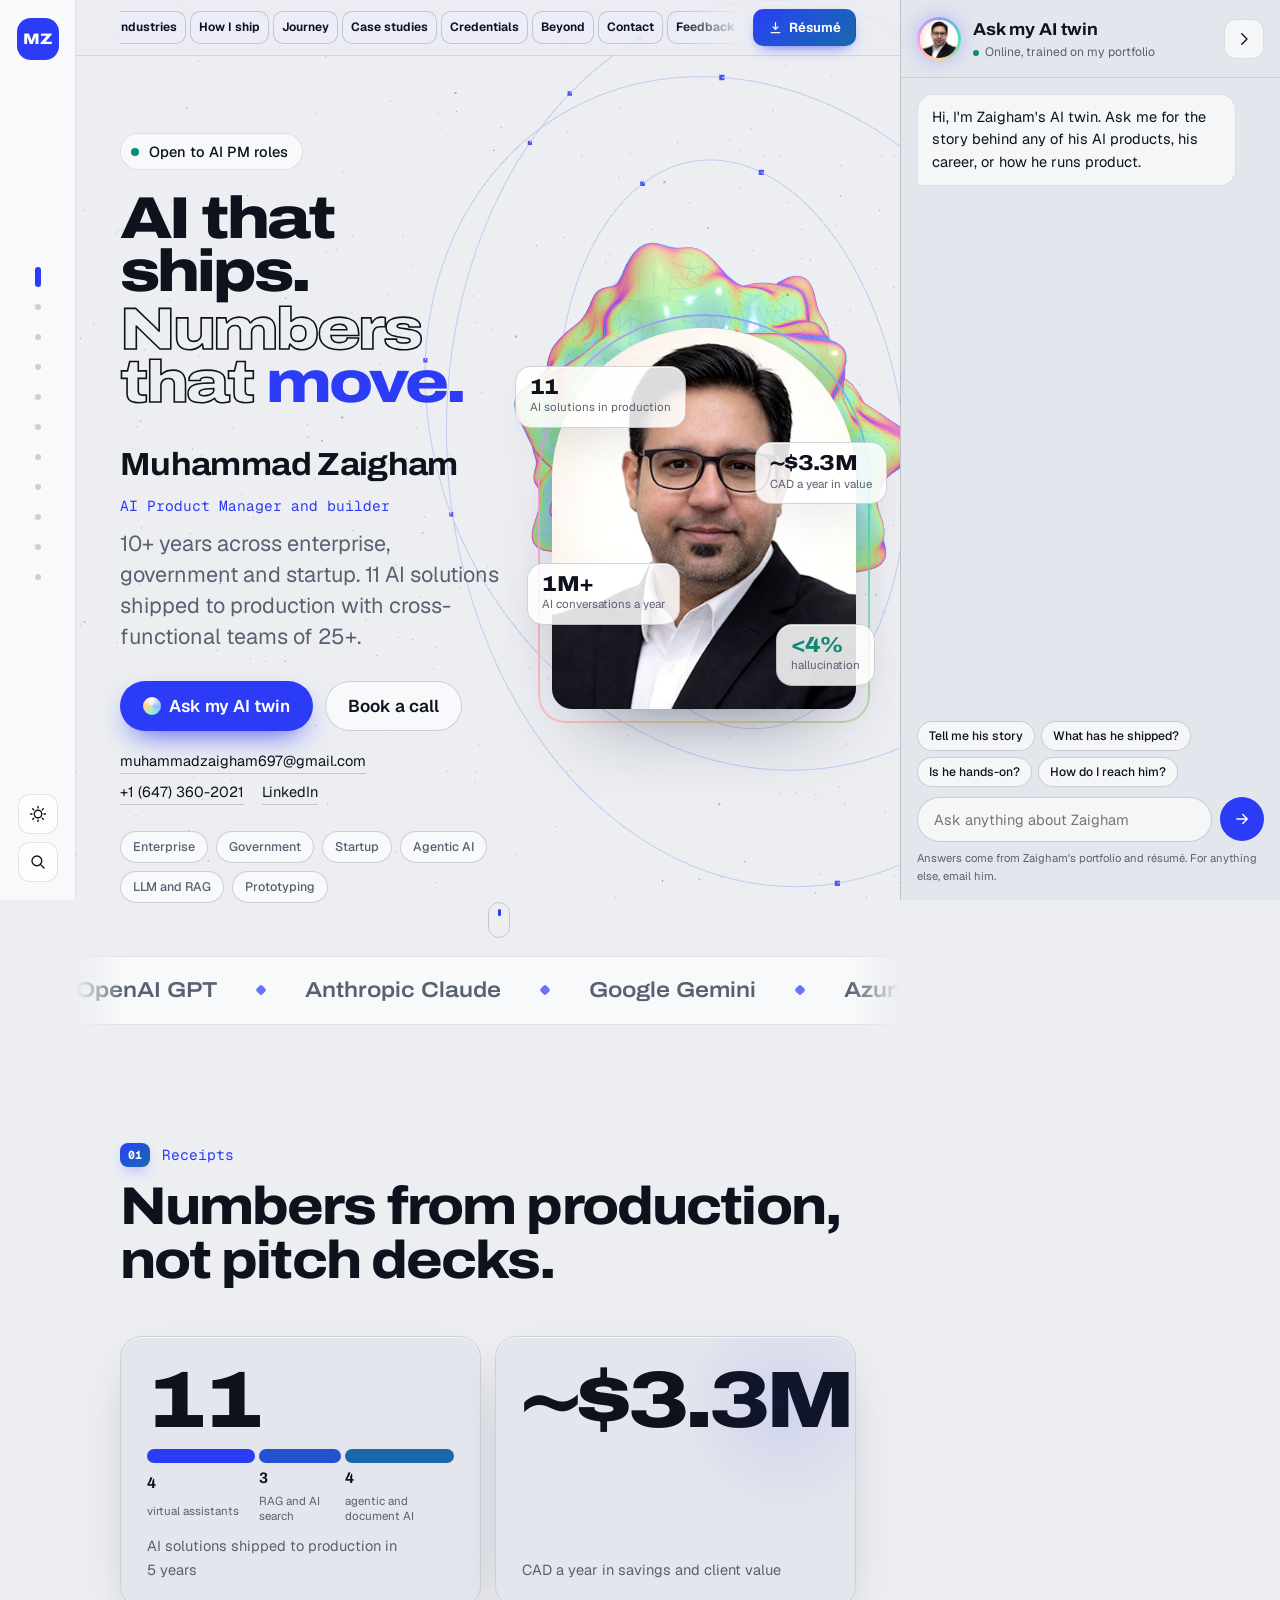
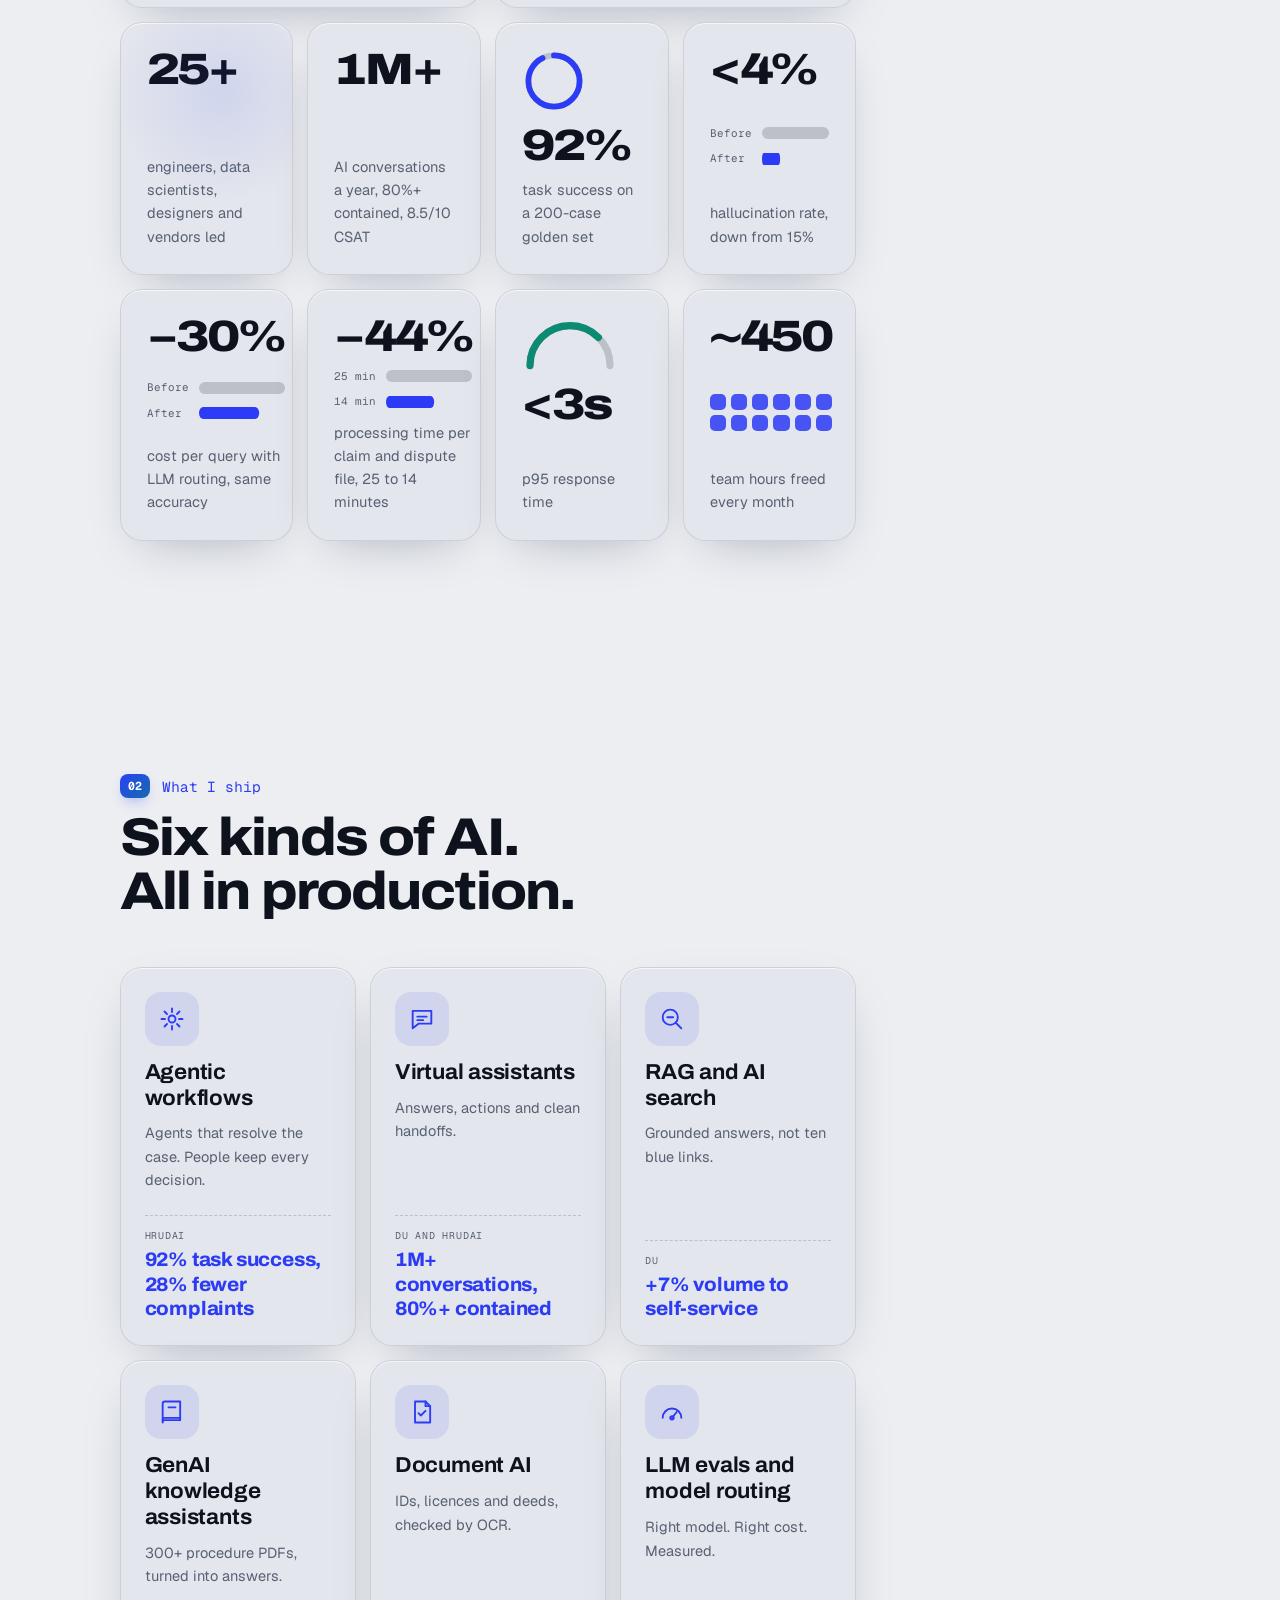
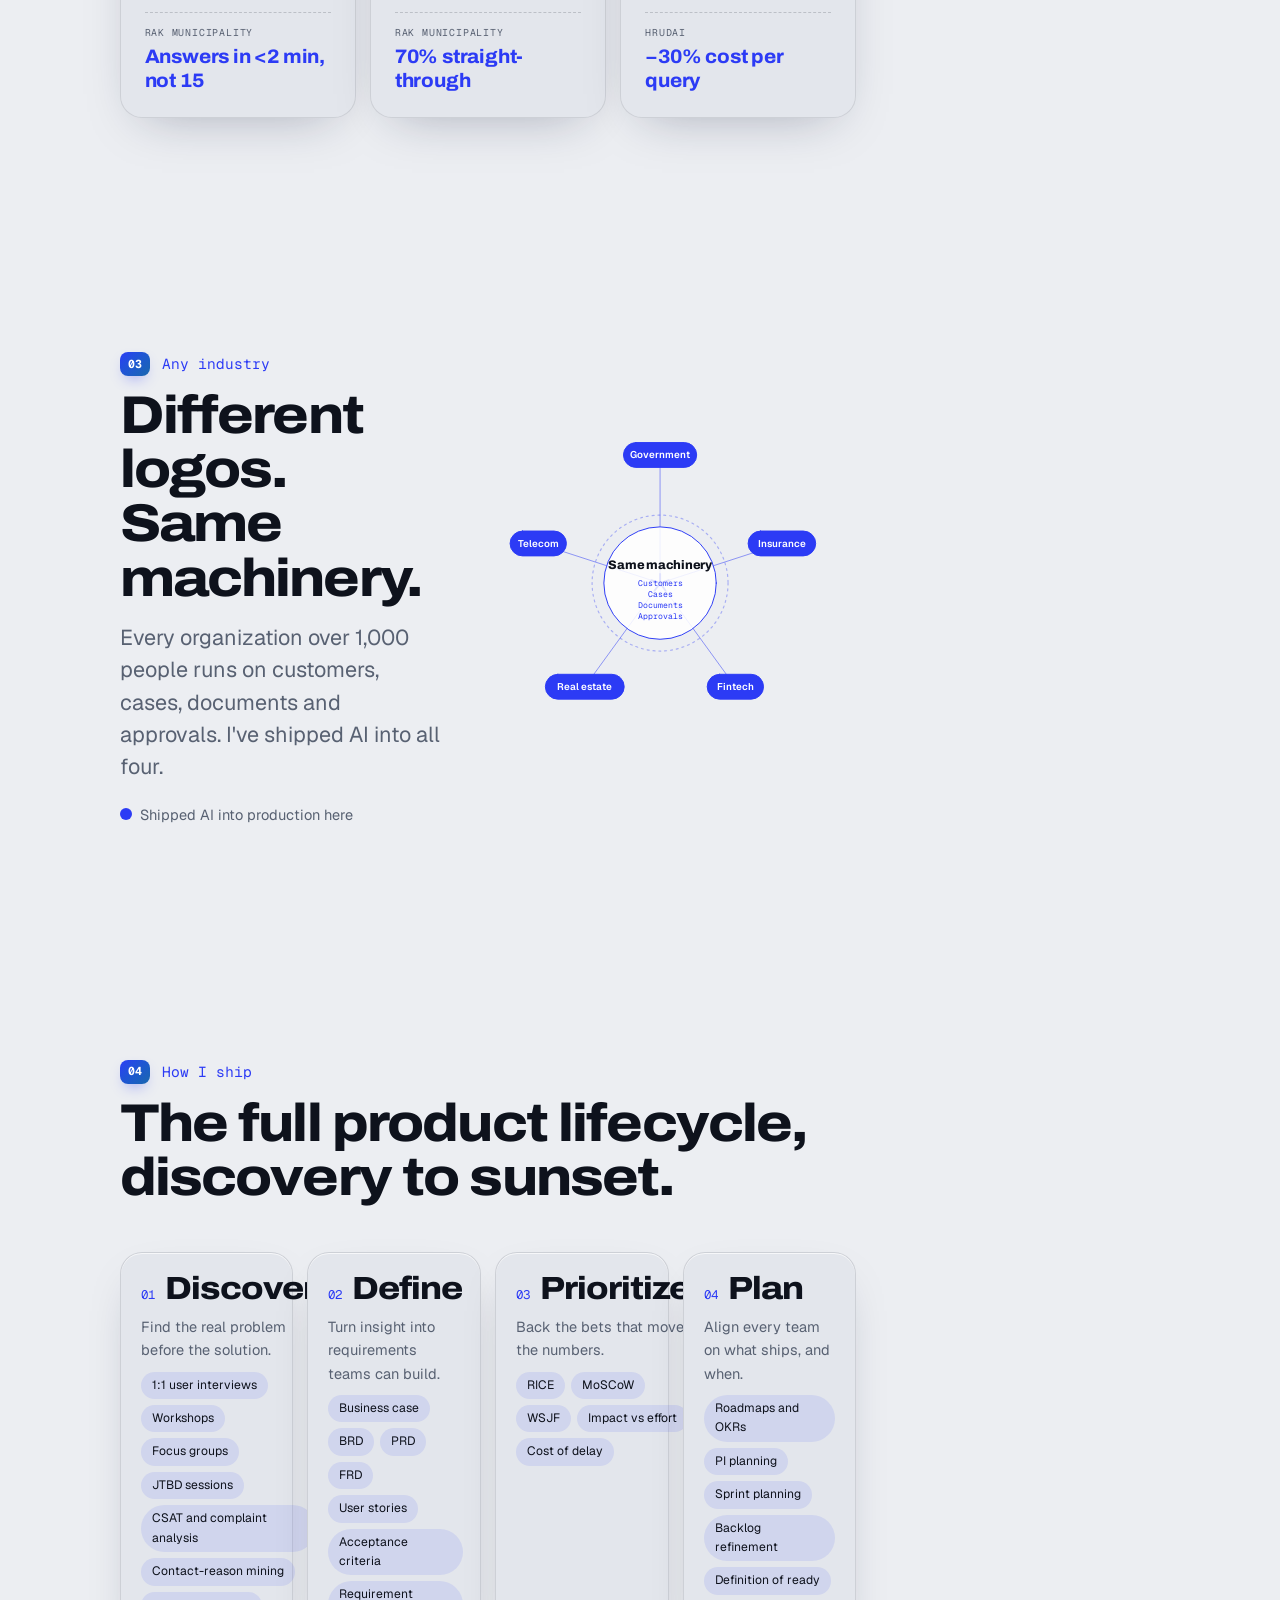
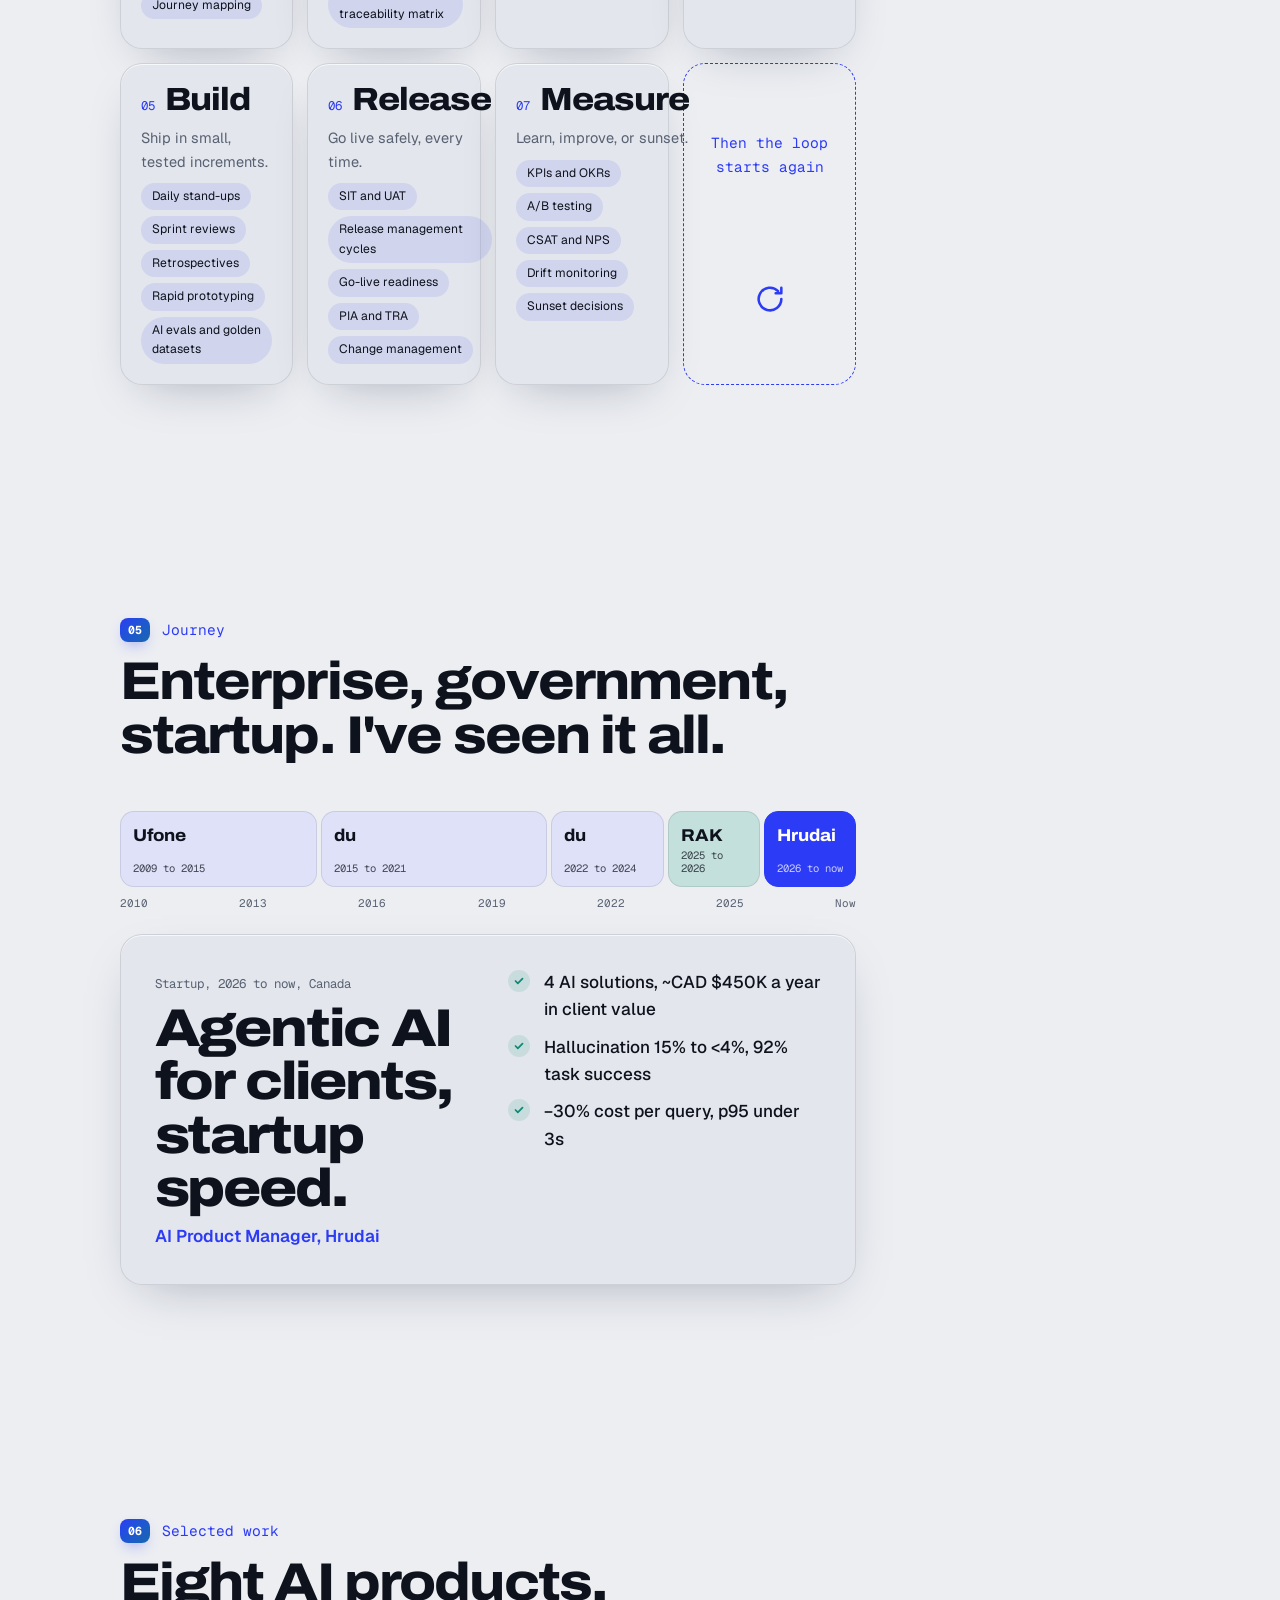
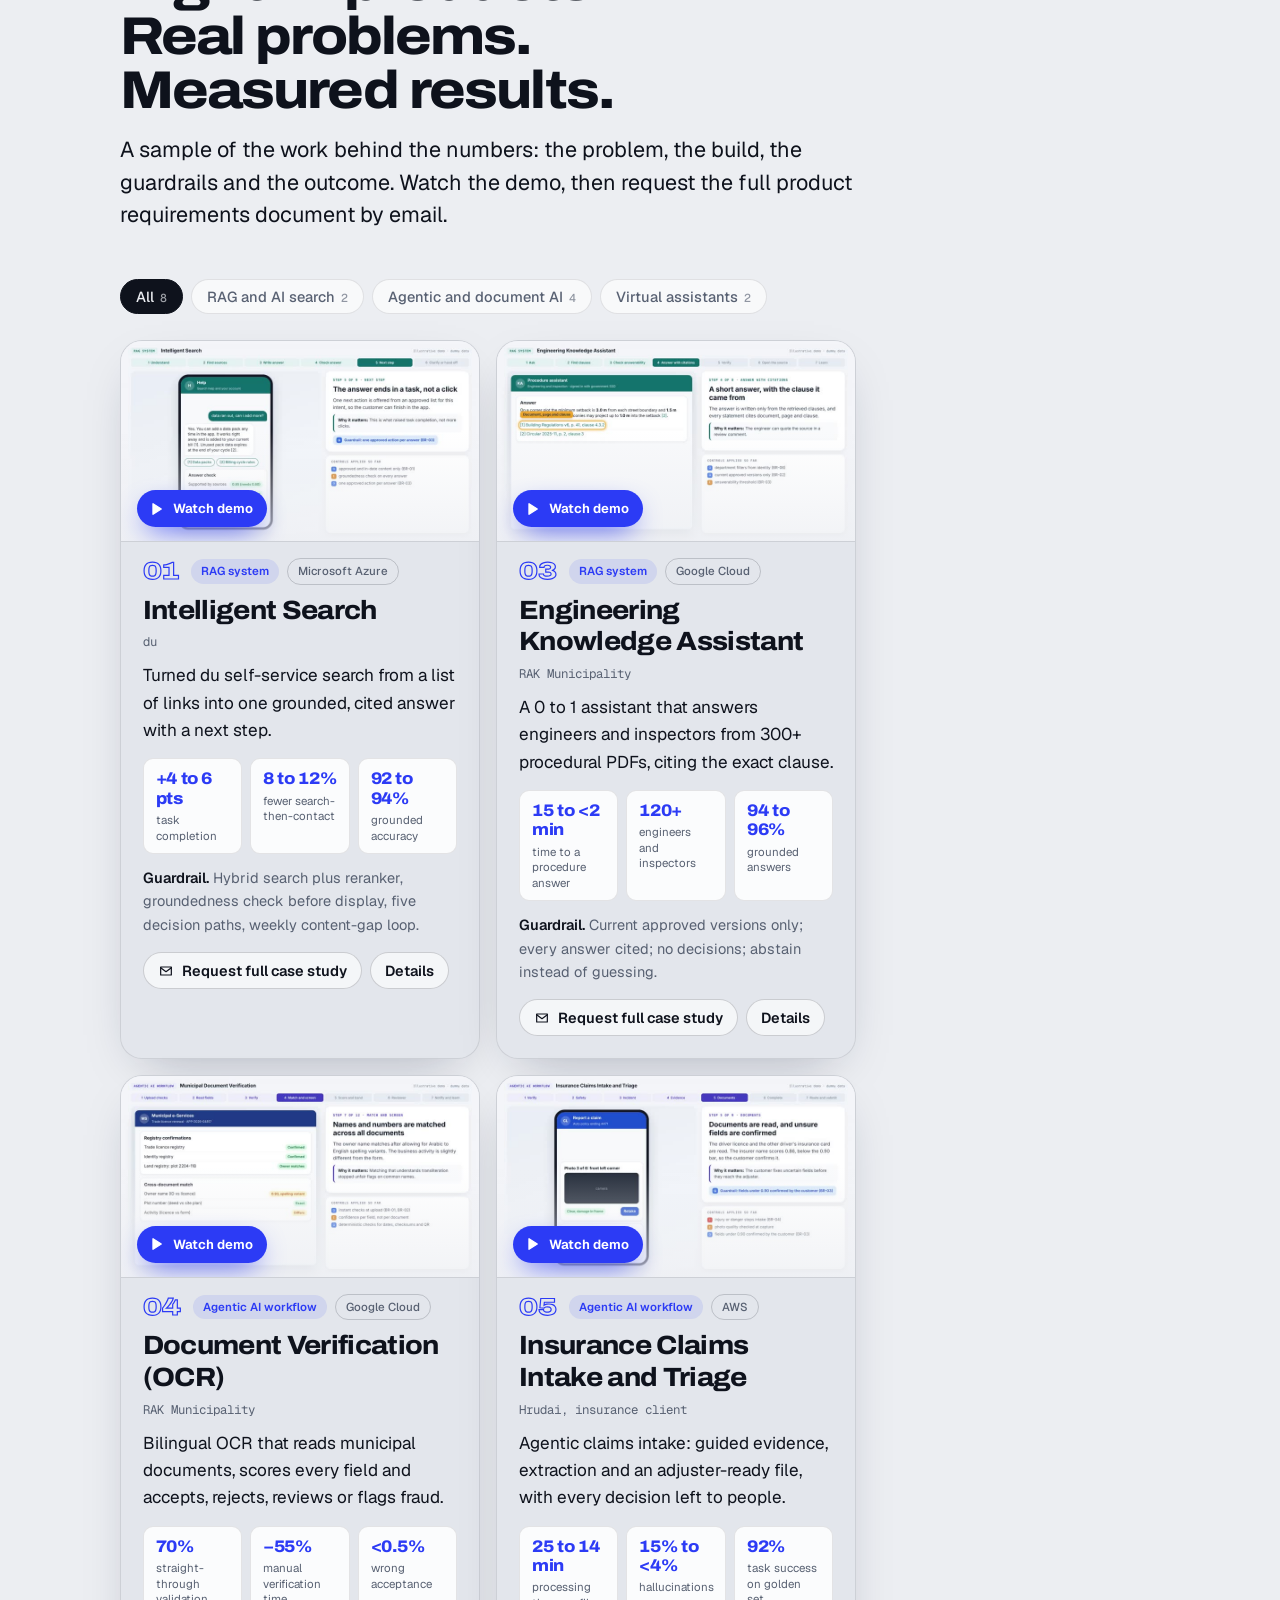
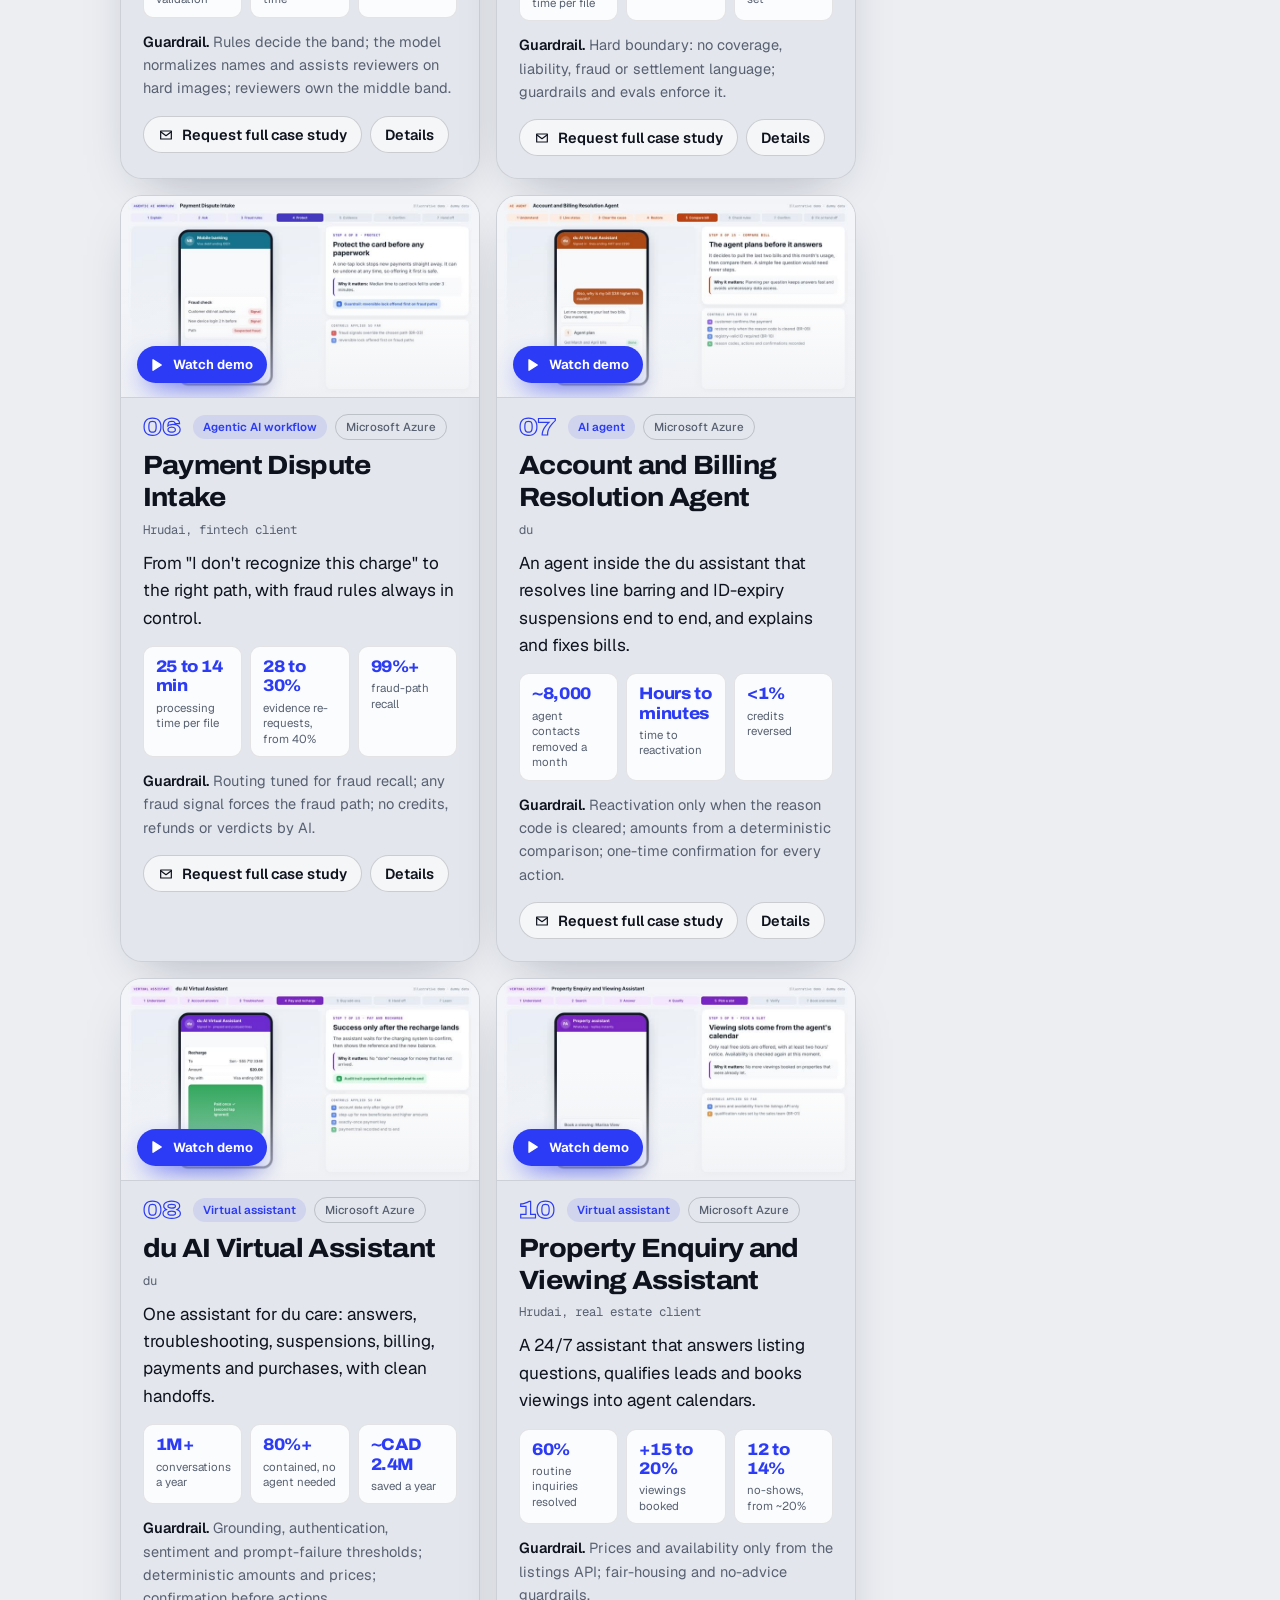
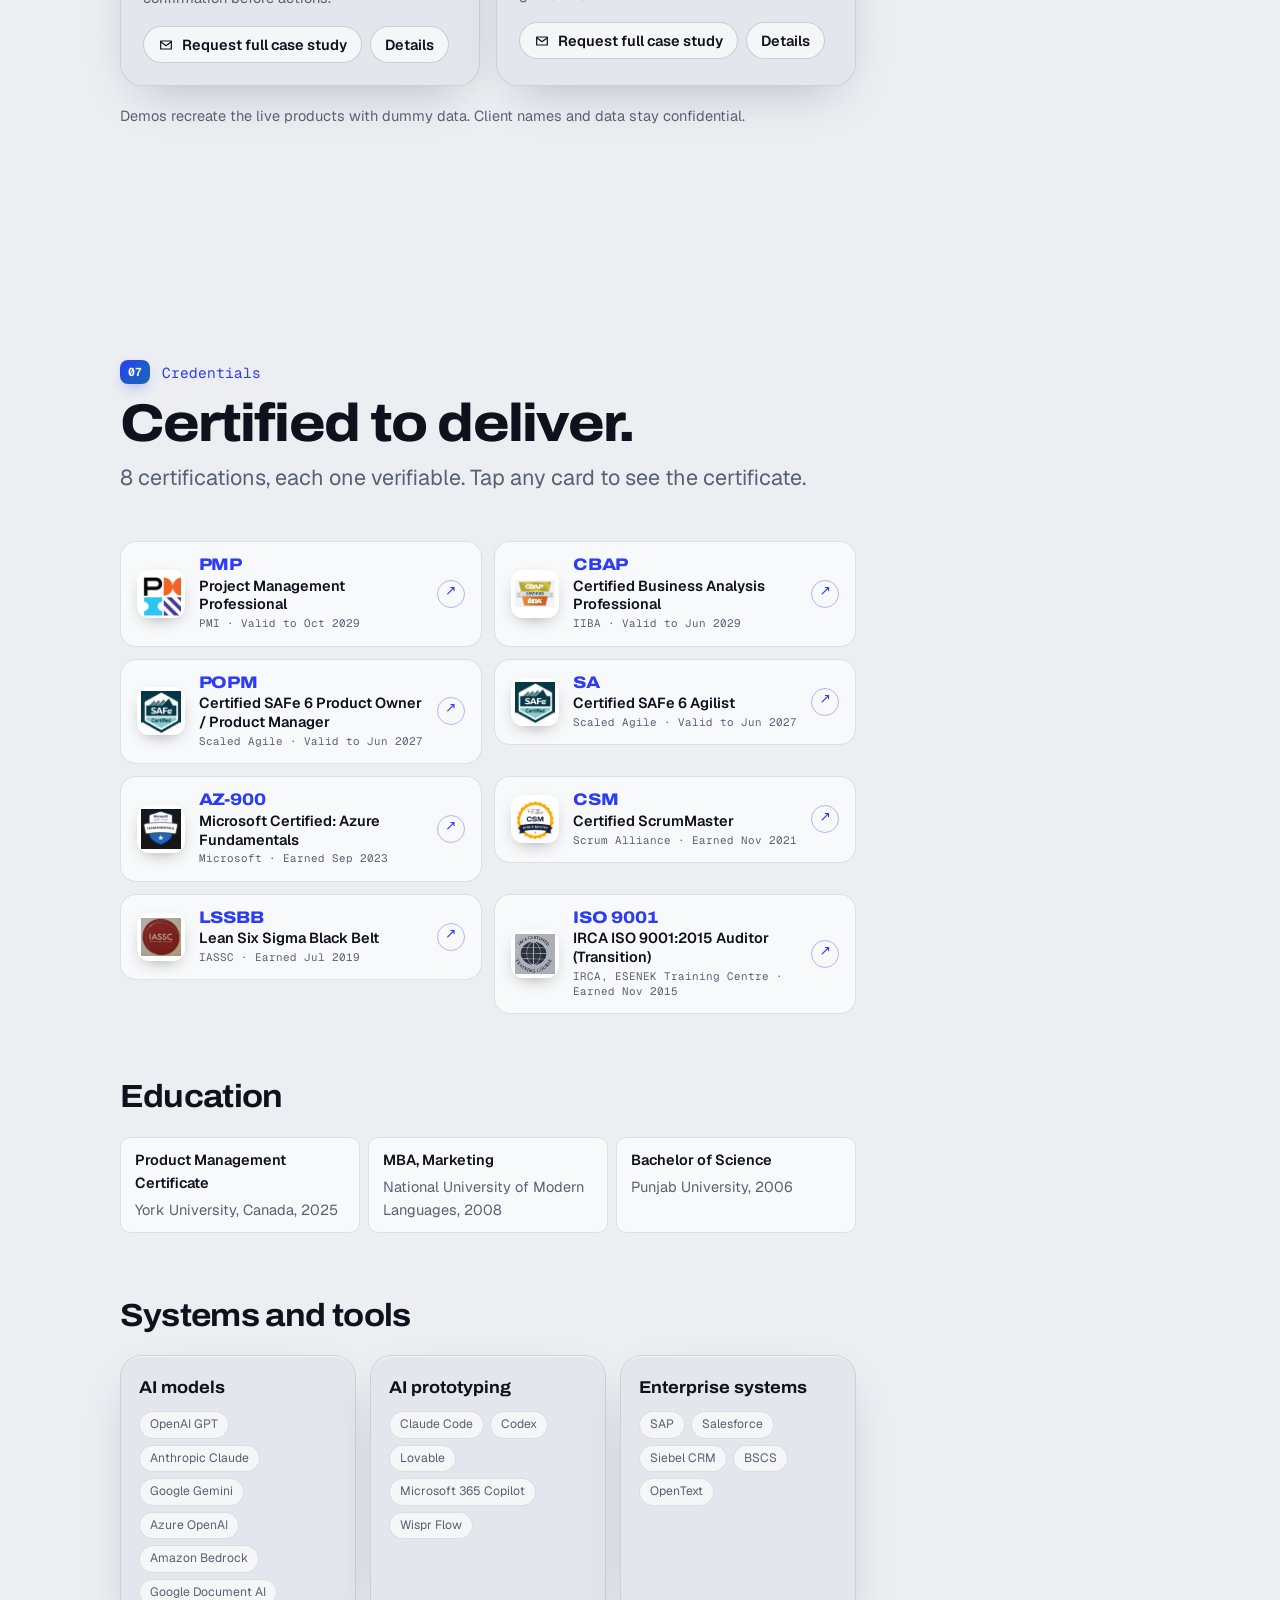
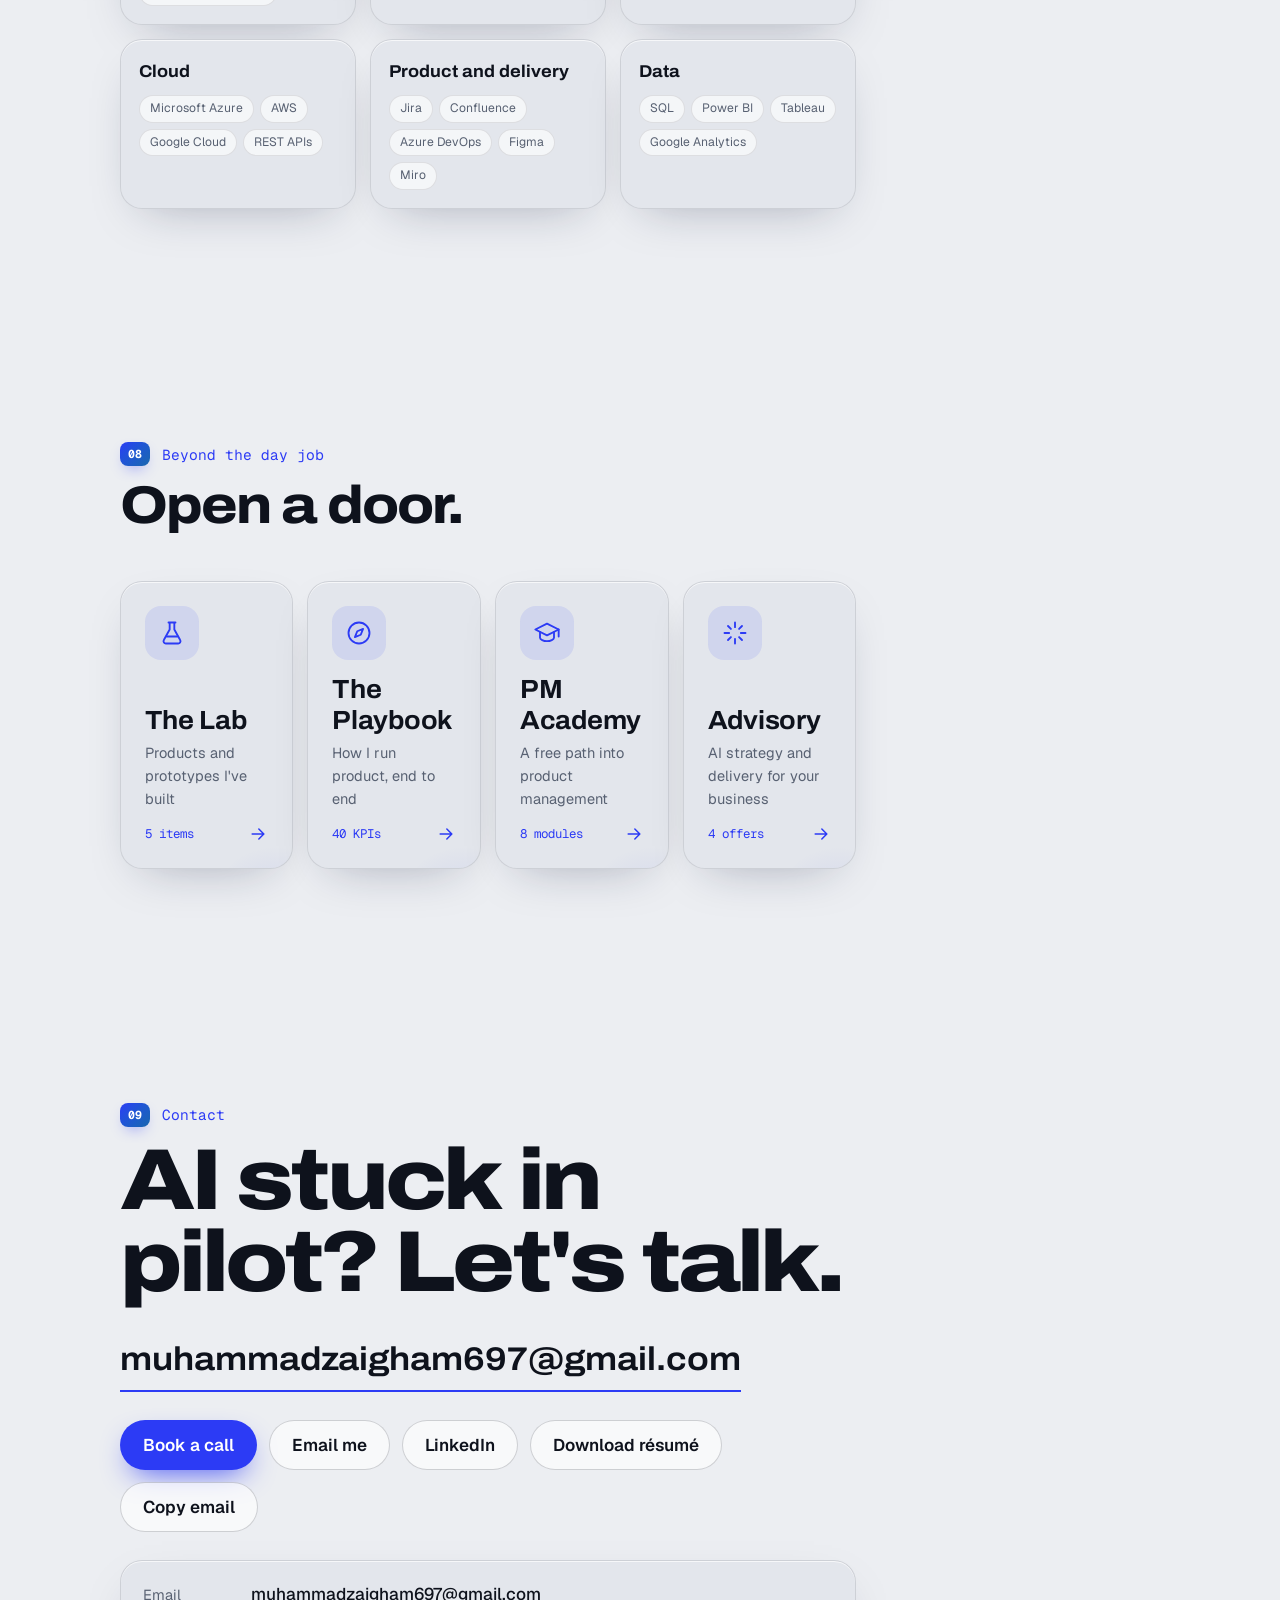
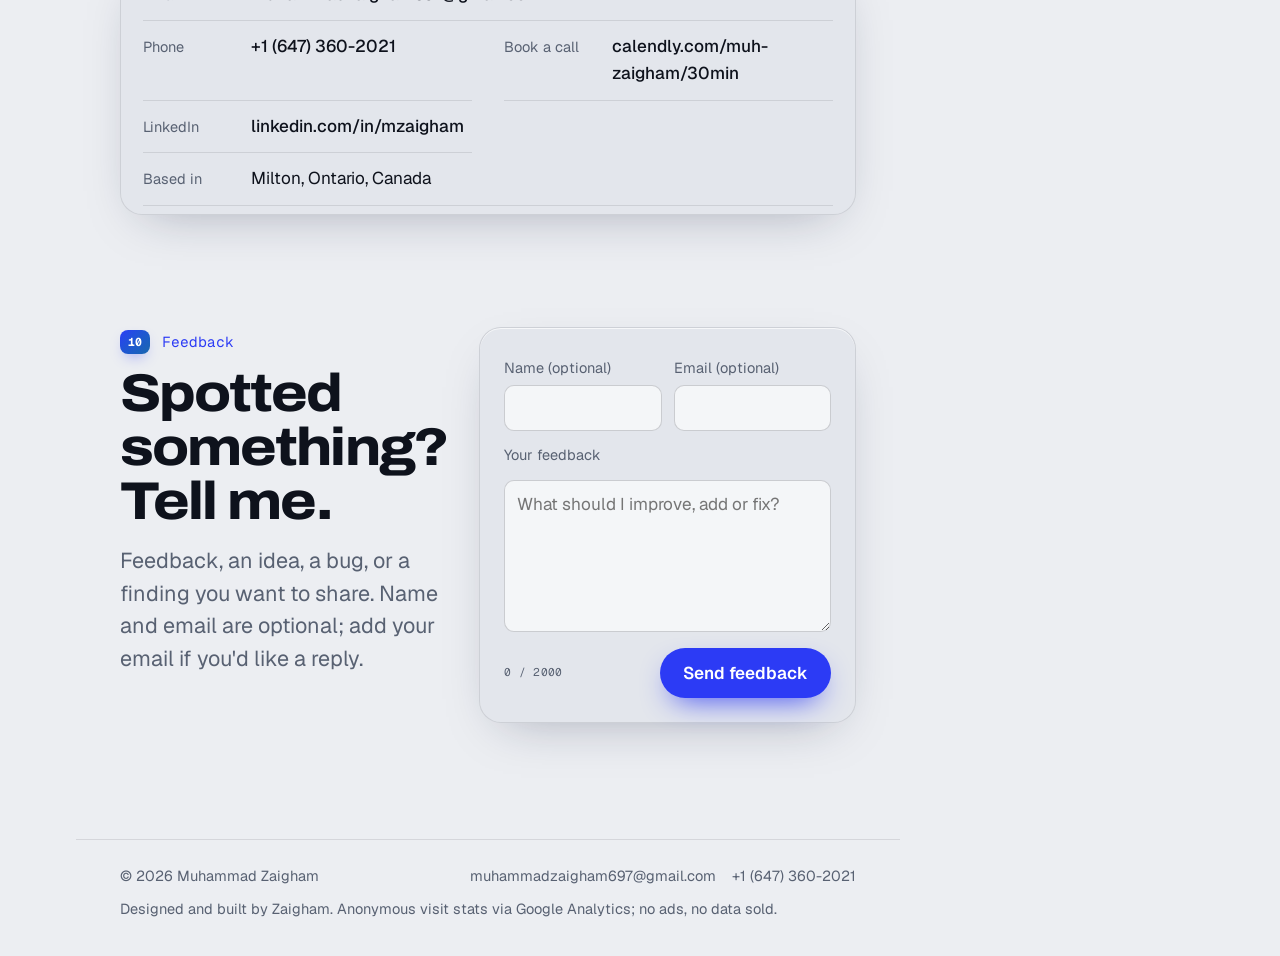
==== index.html @ dd68d371 "Version CSS and JS so browsers load fresh code after updates" ====
<!doctype html>
<html lang="en">
<head>
<meta charset="utf-8">
<meta name="viewport" content="width=device-width, initial-scale=1, viewport-fit=cover">
<meta http-equiv="Content-Security-Policy" content="default-src 'self'; script-src 'self' https://www.googletagmanager.com; style-src 'self' 'unsafe-inline'; font-src 'self'; img-src 'self' data: https://*.google-analytics.com https://www.googletagmanager.com; media-src 'self'; connect-src 'self' https://formsubmit.co https://*.google-analytics.com https://*.analytics.google.com https://www.googletagmanager.com; frame-src 'none'; object-src 'none'; base-uri 'self'; form-action 'self'; upgrade-insecure-requests">
<meta name="referrer" content="strict-origin-when-cross-origin">
<title>Muhammad Zaigham, AI Product Manager</title>
<meta name="description" content="Muhammad Zaigham, AI Product Manager. AI that ships, numbers that move: agentic AI, RAG and virtual assistants for enterprises and governments.">
<meta property="og:title" content="Muhammad Zaigham, AI Product Manager">
<meta property="og:description" content="AI that ships. Numbers that move. Ask my AI twin anything.">
<meta property="og:type" content="website">
<meta property="og:image" content="https://zee-ailabs.github.io/assets/img/profile.jpg">
<meta property="og:url" content="https://zee-ailabs.github.io/">
<meta name="twitter:card" content="summary_large_image">
<link rel="canonical" href="https://zee-ailabs.github.io/">
<meta name="theme-color" content="#eceef2">
<link rel="preload" href="assets/fonts/archivo-latin-standard-normal.woff2" as="font" type="font/woff2" crossorigin>
<link rel="preload" href="assets/fonts/geist-latin-wght-normal.woff2" as="font" type="font/woff2" crossorigin>
<link rel="stylesheet" href="assets/fonts/fonts.css">
<link rel="stylesheet" href="assets/css/styles.css?v=12">
<script src="assets/js/theme.js"></script>
</head>
<body>
<!--PAGE-START-->
<canvas id="scene" aria-hidden="true"></canvas>
<div class="core-fallback" aria-hidden="true"></div>
<div class="cursor" id="cursor" aria-hidden="true"></div>
<div class="progress" aria-hidden="true"><i id="progress"></i></div>

<nav class="rail" aria-label="Chapters">
  <a class="rail-logo" href="#hero" aria-label="Back to top"><span id="rail-initials">MZ</span></a>
  <ol class="rail-dots" id="rail-dots"></ol>
  <div class="rail-tools">
    <button class="icon-btn" id="theme-toggle" type="button" aria-label="Switch to night mode">
      <svg viewBox="0 0 24 24" aria-hidden="true"><path class="sun" d="M12 4V2m0 20v-2m8-8h2M2 12h2m13.7-5.7 1.4-1.4M4.9 19.1l1.4-1.4m0-11.4L4.9 4.9m14.2 14.2-1.4-1.4M12 17a5 5 0 1 0 0-10 5 5 0 0 0 0 10Z"/><path class="moon" d="M20 14.5A8 8 0 0 1 9.5 4a8 8 0 1 0 10.5 10.5Z"/></svg>
    </button>
    <button class="icon-btn" id="jump-open" type="button" aria-label="Search the portfolio" aria-haspopup="dialog">
      <svg viewBox="0 0 24 24" aria-hidden="true"><path d="m20 20-4.5-4.5M17 10.5a6.5 6.5 0 1 1-13 0 6.5 6.5 0 0 1 13 0Z"/></svg>
    </button>
  </div>
</nav>

<header class="topbar">
  <a class="rail-logo" href="#hero" aria-label="Back to top"><span>MZ</span></a>
  <span class="topbar-name" id="topbar-name">Muhammad Zaigham</span>
  <button class="icon-btn" id="theme-toggle-m" type="button" aria-label="Switch theme">
    <svg viewBox="0 0 24 24" aria-hidden="true"><path class="sun" d="M12 4V2m0 20v-2m8-8h2M2 12h2m13.7-5.7 1.4-1.4M4.9 19.1l1.4-1.4m0-11.4L4.9 4.9m14.2 14.2-1.4-1.4M12 17a5 5 0 1 0 0-10 5 5 0 0 0 0 10Z"/><path class="moon" d="M20 14.5A8 8 0 0 1 9.5 4a8 8 0 1 0 10.5 10.5Z"/></svg>
  </button>
  <button class="icon-btn" id="jump-open-m" type="button" aria-label="Search the portfolio">
    <svg viewBox="0 0 24 24" aria-hidden="true"><path d="m20 20-4.5-4.5M17 10.5a6.5 6.5 0 1 1-13 0 6.5 6.5 0 0 1 13 0Z"/></svg>
  </button>
</header>

<main class="stage" id="stage">
  <nav class="secnav" id="secnav" aria-label="Jump to a section">
    <div class="secnav-inner">
      <ul class="secnav-list" id="secnav-list"></ul>
      <a class="secnav-cv" id="secnav-cv" href="assets/docs/Muhammad-Zaigham-Resume.pdf" download="Muhammad-Zaigham-Resume.pdf"><svg viewBox="0 0 24 24" aria-hidden="true"><path d="M12 4v11m0 0-4-4m4 4 4-4M5 20h14"/></svg><span>Résumé</span></a>
    </div>
  </nav>

  <section class="hero" id="hero" data-chapter="Intro" data-state="hero">
    <div class="wrap hero-grid">
      <div class="hero-copy">
        <p class="status-line"><span class="pulse-dot" aria-hidden="true"></span><span id="hero-status"></span></p>
        <h1 class="hero-hook" id="hero-hook"></h1>
        <p class="hero-name"><strong id="hero-name"></strong><span id="hero-role"></span></p>
        <p class="hero-sub" id="hero-sub"></p>
        <div class="hero-actions">
          <button class="btn btn-solid magnetic" type="button" id="ask-cta"><span class="mini-orb" aria-hidden="true"></span>Ask my AI twin</button>
          <a class="btn btn-glass magnetic" id="hero-book" href="#contact">Book a call</a>
        </div>
        <p class="hero-contact" id="hero-contact"></p>
        <ul class="pills" id="hero-pills" aria-label="Focus areas"></ul>
      </div>
      <div class="portrait-stage tilt-card" id="portrait">
        <div class="portrait-ring" aria-hidden="true"></div>
        <div class="portrait">
          <img id="portrait-img" alt="Portrait of Muhammad Zaigham">
        </div>
        <ul class="float-chips" id="float-chips" aria-label="Highlights"></ul>
      </div>
    </div>
    <a class="scroll-cue" href="#proof" aria-label="Scroll to the results"><span></span></a>
  </section>

  <div class="marquee" aria-hidden="true"><div class="marquee-track" id="marquee"></div></div>

  <section class="chapter" id="proof" data-chapter="Receipts" data-state="impact">
    <div class="wrap">
      <header class="chapter-head">
        <p class="kicker">Receipts</p>
        <h2 class="split">Numbers from production, not pitch decks.</h2>
      </header>
      <div class="bento" id="bento"></div>
    </div>
  </section>

  <section class="chapter" id="ships" data-chapter="What I ship" data-state="aiwork">
    <div class="wrap">
      <header class="chapter-head">
        <p class="kicker">What I ship</p>
        <h2 class="split">Six kinds of AI. All in production.</h2>
      </header>
      <div class="ships" id="ships-grid"></div>
    </div>
  </section>

  <section class="chapter" id="industries" data-chapter="Industries" data-state="hub">
    <div class="wrap industries">
      <header class="chapter-head">
        <p class="kicker">Any industry</p>
        <h2 class="split" id="ind-title"></h2>
        <p class="lede" id="ind-line"></p>
        <p class="legend"><span class="lg lg-on"></span>Shipped AI into production here</p>
      </header>
      <div class="hub" id="hub" role="img"></div>
    </div>
  </section>

  <section class="chapter" id="method" data-chapter="How I ship" data-state="journey">
    <div class="wrap">
      <header class="chapter-head">
        <p class="kicker">How I ship</p>
        <h2 class="split" id="plm-title">The full product lifecycle, discovery to sunset.</h2>
      </header>
      <ol class="plm" id="plm"></ol>
    </div>
  </section>

  <section class="chapter" id="journey" data-chapter="Journey" data-state="lab">
    <div class="wrap">
      <header class="chapter-head">
        <p class="kicker">Journey</p>
        <h2 class="split" id="journey-title">Enterprise, government, startup. I've seen it all.</h2>
      </header>
      <div class="tbar-wrap">
        <div class="tbar" id="tbar" role="tablist" aria-label="Career, drawn to scale"></div>
        <div class="tbar-axis" id="tbar-axis" aria-hidden="true"></div>
      </div>
      <article class="role-card glass" id="role-card" role="tabpanel" aria-live="polite"></article>
    </div>
  </section>

  <section class="chapter" id="cases" data-chapter="Case studies" data-state="cases">
    <div class="wrap">
      <header class="chapter-head">
        <p class="kicker" id="cases-kicker">Selected work</p>
        <h2 class="split" id="cases-title">Eight AI products. Real problems. Measured results.</h2>
        <p class="lede builder-line" id="builder-line"></p>
      </header>
      <div class="chips" id="case-filters" role="toolbar" aria-label="Filter case studies"></div>
      <div class="tiles" id="case-grid"></div>
      <p class="case-note" id="case-note"></p>
    </div>
  </section>

  <section class="chapter" id="credentials" data-chapter="Credentials" data-state="credentials">
    <div class="wrap">
      <header class="chapter-head">
        <p class="kicker">Credentials</p>
        <h2 class="split">Certified to deliver.</h2>
        <p class="lede" id="cred-count"></p>
      </header>
      <ul class="cert-grid" id="cert-grid" aria-label="Certifications"></ul>
      <h3 class="sub-head">Education</h3>
      <ul class="edu edu-row" id="edu" aria-label="Education"></ul>
      <h3 class="sub-head">Systems and tools</h3>
      <div class="toolkit-grid" id="toolkit-grid"></div>
    </div>
  </section>

  <section class="chapter" id="beyond" data-chapter="Beyond" data-state="services">
    <div class="wrap">
      <header class="chapter-head">
        <p class="kicker">Beyond the day job</p>
        <h2 class="split">Open a door.</h2>
      </header>
      <div class="doors" id="doors"></div>
    </div>
  </section>

  <section class="chapter contact" id="contact" data-chapter="Contact" data-state="contact">
    <div class="wrap">
      <p class="kicker">Contact</p>
      <h2 class="contact-title split">AI stuck in pilot? Let's talk.</h2>
      <a class="contact-email" id="contact-email" href="#"></a>
      <div class="contact-row" id="contact-row"></div>
      <dl class="contact-card glass" id="contact-card"></dl>
    </div>
  </section>

  <section class="chapter feedback" id="feedback" data-chapter="Feedback" data-state="contact">
    <div class="wrap fb-grid">
      <header class="chapter-head">
        <p class="kicker">Feedback</p>
        <h2 class="split">Spotted something? Tell me.</h2>
        <p class="lede">Feedback, an idea, a bug, or a finding you want to share. Name and email are optional; add your email if you'd like a reply.</p>
      </header>
      <form class="fb-form glass" id="fb-form" novalidate>
        <div class="fb-row">
          <div><label for="fb-name">Name <span class="muted">(optional)</span></label><input id="fb-name" type="text" autocomplete="name" maxlength="80"></div>
          <div><label for="fb-email">Email <span class="muted">(optional)</span></label><input id="fb-email" type="email" autocomplete="email" maxlength="120"></div>
        </div>
        <label for="fb-msg">Your feedback</label>
        <textarea id="fb-msg" rows="5" maxlength="2000" required placeholder="What should I improve, add or fix?"></textarea>
        <div class="hp" aria-hidden="true"><label for="fb-hp">Leave this empty</label><input id="fb-hp" type="text" tabindex="-1" autocomplete="off"></div>
        <div class="fb-foot"><span class="fb-count mono muted" id="fb-count">0 / 2000</span><button class="btn btn-solid" id="fb-submit" type="submit">Send feedback</button></div>
        <p class="gate-err" id="fb-err" role="alert" hidden></p>
      </form>
    </div>
  </section>

  <footer class="footer">
    <div class="wrap footer-inner">
      <span id="footer-name"></span>
      <span class="footer-contact" id="footer-contact"></span>
      <span id="footer-privacy">Designed and built by Zaigham. No trackers, no cookies.</span>
    </div>
  </footer>
</main>

<aside class="agent" id="agent" aria-label="AI twin">
  <header class="agent-head">
    <div class="agent-avatar" aria-hidden="true">
      <span class="agent-orb"></span>
      <img id="agent-img" alt="" hidden>
    </div>
    <div class="agent-id">
      <strong id="agent-name">Ask my AI twin</strong>
      <span class="agent-state" id="agent-state">Online, trained on my portfolio</span>
    </div>
    <button class="icon-btn agent-min" id="agent-min" type="button" aria-label="Hide assistant">
      <svg viewBox="0 0 24 24" aria-hidden="true"><path d="M9 5l7 7-7 7"/></svg>
    </button>
  </header>
  <div class="agent-log" id="agent-log" role="log" aria-live="polite"></div>
  <div class="agent-suggest" id="agent-suggest"></div>
  <form class="agent-form" id="agent-form" autocomplete="off">
    <label class="sr-only" for="agent-input">Ask about Zaigham</label>
    <input id="agent-input" type="text" placeholder="Ask anything about Zaigham" maxlength="300">
    <button class="agent-send" type="submit" aria-label="Send question">
      <svg viewBox="0 0 24 24" aria-hidden="true"><path d="M5 12h13M13 6l6 6-6 6"/></svg>
    </button>
  </form>
  <p class="agent-note" id="agent-note"></p>
</aside>
<button class="agent-launch" id="agent-launch" type="button" aria-controls="agent" aria-expanded="false">
  <span class="agent-orb" aria-hidden="true"></span><span>Ask my AI twin</span>
</button>

<dialog class="drawer" id="case-drawer" aria-labelledby="drawer-title">
  <div class="drawer-inner">
    <button class="btn btn-glass drawer-close" id="drawer-close" type="button">Close</button>
    <div id="drawer-body"></div>
  </div>
</dialog>

<!-- Full-screen sheets opened from the "Beyond" doors -->
<dialog class="sheet" id="sheet-lab" aria-labelledby="sheet-lab-title">
  <div class="sheet-inner wrap">
    <div class="sheet-head"><h2 id="sheet-lab-title">The Lab</h2><button class="btn btn-glass sheet-close" type="button">Close</button></div>
    <p class="lede">What I build on my own time to stay hands-on with AI.</p>
    <div class="lab" id="lab-grid"></div>
  </div>
</dialog>

<dialog class="sheet" id="sheet-playbook" aria-labelledby="sheet-playbook-title">
  <div class="sheet-inner wrap">
    <div class="sheet-head"><h2 id="sheet-playbook-title">The Playbook</h2><button class="btn btn-glass sheet-close" type="button">Close</button></div>
    <p class="lede">How I measure, discover, prioritize and ship. Take what helps.</p>
    <div class="tabs" role="tablist" aria-label="Playbook sections" id="pb-tabs">
      <button role="tab" id="tab-metrics" aria-controls="panel-metrics" aria-selected="true" type="button">KPIs</button>
      <button role="tab" id="tab-discovery" aria-controls="panel-discovery" aria-selected="false" type="button" tabindex="-1">Discovery</button>
      <button role="tab" id="tab-priority" aria-controls="panel-priority" aria-selected="false" type="button" tabindex="-1">Prioritization</button>
      <button role="tab" id="tab-method" aria-controls="panel-method" aria-selected="false" type="button" tabindex="-1">How I build</button>
    </div>
    <div class="panel" role="tabpanel" id="panel-metrics" aria-labelledby="tab-metrics">
      <div class="kpi-bar">
        <div class="chips" id="kpi-groups" role="toolbar" aria-label="KPI families"></div>
        <label class="search"><span class="sr-only">Search KPIs</span><input id="kpi-search" type="search" placeholder="Search KPIs, like latency or churn" autocomplete="off"></label>
      </div>
      <p class="group-intro" id="kpi-intro"></p>
      <div class="kpis" id="kpi-list"></div>
    </div>
    <div class="panel" role="tabpanel" id="panel-discovery" aria-labelledby="tab-discovery" hidden>
      <div class="cards-3" id="discovery-list"></div>
    </div>
    <div class="panel" role="tabpanel" id="panel-priority" aria-labelledby="tab-priority" hidden>
      <div class="picker">
        <div id="picker-questions"></div>
        <div class="picker-result" id="picker-result" aria-live="polite"></div>
      </div>
      <div class="cards-3" id="prio-list"></div>
    </div>
    <div class="panel" role="tabpanel" id="panel-method" aria-labelledby="tab-method" hidden>
      <ol class="method" id="method-list"></ol>
    </div>
  </div>
</dialog>

<dialog class="sheet" id="sheet-academy" aria-labelledby="sheet-academy-title">
  <div class="sheet-inner wrap">
    <div class="sheet-head"><h2 id="sheet-academy-title">PM Academy</h2><button class="btn btn-glass sheet-close" type="button">Close</button></div>
    <p class="lede" id="academy-intro"></p>
    <div class="academy">
      <aside class="academy-side">
        <div class="ring" id="academy-ring" role="img" aria-label="Course progress">
          <svg viewBox="0 0 120 120" aria-hidden="true"><circle class="ring-track" cx="60" cy="60" r="52"></circle><circle class="ring-fill" id="ring-fill" cx="60" cy="60" r="52"></circle></svg>
          <div class="ring-label"><strong id="ring-pct">0%</strong><span>complete</span></div>
        </div>
        <ol class="module-nav" id="module-nav"></ol>
        <button class="link-btn" id="academy-reset" type="button">Reset my progress</button>
      </aside>
      <article class="module glass" id="module-view" aria-live="polite"></article>
    </div>
  </div>
</dialog>

<dialog class="sheet" id="sheet-advisory" aria-labelledby="sheet-advisory-title">
  <div class="sheet-inner wrap">
    <div class="sheet-head"><h2 id="sheet-advisory-title">Advisory</h2><button class="btn btn-glass sheet-close" type="button">Close</button></div>
    <p class="lede">A few advisory projects a year, alongside my full-time role.</p>
    <div class="services" id="services"></div>
    <div class="mapper glass">
      <div>
        <h3>AI opportunity mapper</h3>
        <p class="muted">Pick an industry and a headache. Get a first use case, the metric that proves it, and a 30-day pilot.</p>
        <div class="mapper-form">
          <label for="mapper-industry">Your industry</label>
          <select id="mapper-industry"></select>
          <label for="mapper-pain">Your biggest headache</label>
          <select id="mapper-pain"></select>
        </div>
      </div>
      <div class="mapper-out" id="mapper-out" aria-live="polite"></div>
    </div>
  </div>
</dialog>

<dialog class="vbox" id="vbox" aria-labelledby="vbox-title">
  <div class="vbox-inner">
    <div class="vbox-head"><div><span class="mono muted" id="vbox-kicker"></span><h2 id="vbox-title"></h2></div><button class="btn btn-glass btn-sm" id="vbox-close" type="button">Close</button></div>
    <video id="vbox-video" controls playsinline preload="metadata"></video>
    <p class="muted vbox-note">Recreated from the live product with dummy data. Client details stay confidential.</p>
  </div>
</dialog>

<dialog class="gate" id="gate" aria-labelledby="gate-title">
  <form class="gate-inner" id="gate-form" novalidate>
    <div class="gate-head"><h2 id="gate-title">Request the full case study</h2><button class="btn btn-glass btn-sm" id="gate-close" type="button">Close</button></div>
    <p class="gate-case" id="gate-case"></p>
    <p class="muted" id="gate-sub">Enter your email address, and the owner of this portfolio will share the case study with you by email.</p>
    <label for="gate-email">Your email</label>
    <input id="gate-email" name="email" type="email" autocomplete="email" maxlength="120" required placeholder="name@company.com">
    <div class="hp" aria-hidden="true"><label for="gate-hp">Leave this empty</label><input id="gate-hp" name="_honey" type="text" tabindex="-1" autocomplete="off"></div>
    <p class="gate-err" id="gate-err" role="alert" hidden></p>
    <button class="btn btn-solid" id="gate-submit" type="submit">Request case study</button>
    <p class="gate-fine">Your email goes only to Zaigham. No newsletters, no sharing.</p>
  </form>
</dialog>

<dialog class="certbox" id="certbox" aria-labelledby="certbox-title">
  <div class="certbox-inner">
    <div class="certbox-head">
      <div class="certbox-id" id="certbox-id"></div>
      <button class="btn btn-glass btn-sm" id="certbox-close" type="button">Close</button>
    </div>
    <dl class="cd-facts" id="certbox-facts"></dl>
    <figure class="certbox-fig"><img id="certbox-img" alt=""></figure>
    <div class="certbox-actions"><a class="btn btn-glass btn-sm" id="certbox-open" target="_blank" rel="noopener">Open full size</a></div>
  </div>
</dialog>

<dialog class="jump" id="jump" aria-label="Search the portfolio">
  <div class="jump-inner">
    <label class="sr-only" for="jump-input">Search sections, case studies, KPIs and lessons</label>
    <input id="jump-input" type="search" placeholder="Search sections, case studies, KPIs, lessons" autocomplete="off">
    <ul class="jump-list" id="jump-list" role="listbox"></ul>
    <p class="jump-hint">Enter to open. Esc to close.</p>
  </div>
</dialog>

<div class="toast" id="toast" role="status" hidden></div>

<script src="assets/js/vendor/three.min.js"></script>
<script src="assets/js/content.js?v=12"></script>
<script src="assets/js/scene.js?v=12"></script>
<script src="assets/js/assistant.js?v=12"></script>
<script src="assets/js/app.js?v=12"></script>
<script src="assets/js/analytics.js?v=12"></script>
<!--PAGE-END-->
</body>
</html>
---- assets/fonts/fonts.css ----
/* Self-hosted fonts (SIL Open Font License). No third-party requests. */
@font-face {
  font-family: 'Archivo';
  font-style: normal;
  font-display: swap;
  font-weight: 100 900;
  font-stretch: 62% 125%;
  src: url(archivo-latin-ext-standard-normal.woff2) format('woff2-variations');
  unicode-range: U+0100-02BA,U+02BD-02C5,U+02C7-02CC,U+02CE-02D7,U+02DD-02FF,U+0304,U+0308,U+0329,U+1D00-1DBF,U+1E00-1E9F,U+1EF2-1EFF,U+2020,U+20A0-20AB,U+20AD-20C0,U+2113,U+2C60-2C7F,U+A720-A7FF;
}
@font-face {
  font-family: 'Archivo';
  font-style: normal;
  font-display: swap;
  font-weight: 100 900;
  font-stretch: 62% 125%;
  src: url(archivo-latin-standard-normal.woff2) format('woff2-variations');
  unicode-range: U+0000-00FF,U+0131,U+0152-0153,U+02BB-02BC,U+02C6,U+02DA,U+02DC,U+0304,U+0308,U+0329,U+2000-206F,U+20AC,U+2122,U+2191,U+2193,U+2212,U+2215,U+FEFF,U+FFFD;
}
@font-face {
  font-family: 'Geist';
  font-style: normal;
  font-display: swap;
  font-weight: 100 900;
  src: url(geist-latin-ext-wght-normal.woff2) format('woff2-variations');
  unicode-range: U+0100-02BA,U+02BD-02C5,U+02C7-02CC,U+02CE-02D7,U+02DD-02FF,U+0304,U+0308,U+0329,U+1D00-1DBF,U+1E00-1E9F,U+1EF2-1EFF,U+2020,U+20A0-20AB,U+20AD-20C0,U+2113,U+2C60-2C7F,U+A720-A7FF;
}
@font-face {
  font-family: 'Geist';
  font-style: normal;
  font-display: swap;
  font-weight: 100 900;
  src: url(geist-latin-wght-normal.woff2) format('woff2-variations');
  unicode-range: U+0000-00FF,U+0131,U+0152-0153,U+02BB-02BC,U+02C6,U+02DA,U+02DC,U+0304,U+0308,U+0329,U+2000-206F,U+20AC,U+2122,U+2191,U+2193,U+2212,U+2215,U+FEFF,U+FFFD;
}
@font-face {
  font-family: 'Geist Mono';
  font-style: normal;
  font-display: swap;
  font-weight: 100 900;
  src: url(geist-mono-latin-ext-wght-normal.woff2) format('woff2-variations');
  unicode-range: U+0100-02BA,U+02BD-02C5,U+02C7-02CC,U+02CE-02D7,U+02DD-02FF,U+0304,U+0308,U+0329,U+1D00-1DBF,U+1E00-1E9F,U+1EF2-1EFF,U+2020,U+20A0-20AB,U+20AD-20C0,U+2113,U+2C60-2C7F,U+A720-A7FF;
}
@font-face {
  font-family: 'Geist Mono';
  font-style: normal;
  font-display: swap;
  font-weight: 100 900;
  src: url(geist-mono-latin-wght-normal.woff2) format('woff2-variations');
  unicode-range: U+0000-00FF,U+0131,U+0152-0153,U+02BB-02BC,U+02C6,U+02DA,U+02DC,U+0304,U+0308,U+0329,U+2000-206F,U+20AC,U+2122,U+2191,U+2193,U+2212,U+2215,U+FEFF,U+FFFD;
}
---- assets/css/styles.css ----
/* Layout concept: a chapter rail on the left, an editorial column in the middle, the assistant docked on the right,
   all floating over one living 3D core that changes form from chapter to chapter. */
:root {
  --bg: #eceef2;            /* cool fog */
  --bg-2: #e3e6ec;          /* deeper fog band */
  --glass: rgba(255, 255, 255, 0.62);
  --glass-strong: rgba(255, 255, 255, 0.86);
  --line: rgba(14, 18, 28, 0.10);
  --line-strong: rgba(14, 18, 28, 0.18);
  --ink: #0e121c;           /* text */
  --muted: #586172;         /* secondary text */
  --accent: #2c3bf5;        /* ultramarine signal */
  --accent-soft: rgba(44, 59, 245, 0.10);
  --on-accent: #ffffff;
  --good: #0d8a73;          /* delivered */
  --good-soft: rgba(13, 138, 115, 0.12);
  --warm: #b4630a;          /* in the studio */
  --warm-soft: rgba(180, 99, 10, 0.12);
  --shadow: 0 1px 0 rgba(255,255,255,0.7) inset, 0 18px 50px -24px rgba(20, 28, 60, 0.35);
  --grid-line: rgba(44, 59, 245, 0.13);

  --f-display: "Archivo", "Helvetica Neue", "Arial", sans-serif;
  --f-body: "Geist", "Inter", "Segoe UI", system-ui, sans-serif;
  --f-mono: "Geist Mono", ui-monospace, "SFMono-Regular", Menlo, monospace;

  --s-2: 0.78rem;
  --s-1: clamp(0.85rem, 0.83rem + 0.1vw, 0.92rem);
  --s0: clamp(1rem, 0.97rem + 0.15vw, 1.07rem);
  --s1: clamp(1.15rem, 1.07rem + 0.35vw, 1.35rem);
  --s2: clamp(1.45rem, 1.2rem + 1vw, 2.05rem);
  --s3: clamp(2rem, 1.4rem + 2.4vw, 3.4rem);
  --s4: clamp(2.6rem, 1.4rem + 5vw, 6.4rem);

  --rail-w: 76px;
  --agent-w: 0px;
  --gutter: clamp(16px, 3.4vw, 44px);
  --r-s: 10px;
  --r-l: 22px;
  --ease: cubic-bezier(.2, .8, .2, 1);
  color-scheme: light;
}
@media (prefers-color-scheme: dark) {
  :root:not([data-theme="light"]) {
    --bg: #07080d; --bg-2: #0b0d14;
    --glass: rgba(18, 21, 32, 0.62); --glass-strong: rgba(20, 23, 35, 0.92);
    --line: rgba(255, 255, 255, 0.08); --line-strong: rgba(255, 255, 255, 0.16);
    --ink: #eef1f7; --muted: #8d96a8;
    --accent: #8f9bff; --accent-soft: rgba(143, 155, 255, 0.14); --on-accent: #070912;
    --good: #48e0bf; --good-soft: rgba(72, 224, 191, 0.12);
    --warm: #ffbe5c; --warm-soft: rgba(255, 190, 92, 0.12);
    --shadow: 0 1px 0 rgba(255,255,255,0.05) inset, 0 24px 60px -28px rgba(0, 0, 0, 0.8);
    --grid-line: rgba(143, 155, 255, 0.14);
    color-scheme: dark;
  }
}
:root[data-theme="dark"] {
  --bg: #07080d; --bg-2: #0b0d14;
  --glass: rgba(18, 21, 32, 0.62); --glass-strong: rgba(20, 23, 35, 0.92);
  --line: rgba(255, 255, 255, 0.08); --line-strong: rgba(255, 255, 255, 0.16);
  --ink: #eef1f7; --muted: #8d96a8;
  --accent: #8f9bff; --accent-soft: rgba(143, 155, 255, 0.14); --on-accent: #070912;
  --good: #48e0bf; --good-soft: rgba(72, 224, 191, 0.12);
  --warm: #ffbe5c; --warm-soft: rgba(255, 190, 92, 0.12);
  --shadow: 0 1px 0 rgba(255,255,255,0.05) inset, 0 24px 60px -28px rgba(0, 0, 0, 0.8);
  --grid-line: rgba(143, 155, 255, 0.14);
  color-scheme: dark;
}

* { box-sizing: border-box; }
html { scroll-behavior: smooth; scroll-padding-top: 24px; }
@media (prefers-reduced-motion: reduce) { html { scroll-behavior: auto; } }
body {
  margin: 0; background: var(--bg); color: var(--ink);
  font-family: var(--f-body); font-size: var(--s0); line-height: 1.6;
  -webkit-font-smoothing: antialiased; overflow-x: hidden;
  transition: background-color .5s ease, color .5s ease;
}
img { max-width: 100%; display: block; }
a { color: var(--accent); text-underline-offset: 3px; }
button { font-family: inherit; }
:focus-visible { outline: 2px solid var(--accent); outline-offset: 3px; border-radius: 6px; }
.sr-only { position: absolute; width: 1px; height: 1px; overflow: hidden; clip: rect(0 0 0 0); white-space: nowrap; }
[hidden] { display: none !important; }
.mono { font-family: var(--f-mono); font-size: var(--s-2); letter-spacing: 0.02em; }
.muted { color: var(--muted); }
svg { width: 18px; height: 18px; fill: none; stroke: currentColor; stroke-width: 1.8; stroke-linecap: round; stroke-linejoin: round; }

/* Scene */
#scene { position: fixed; inset: 0; width: 100%; height: 100%; z-index: 0; pointer-events: none; opacity: var(--scene-opacity, 1); transition: opacity 1s ease; }
.core-fallback { display: none; position: fixed; z-index: 0; pointer-events: none; width: 46vmin; height: 46vmin; right: 22%; top: 18%; border-radius: 50%;
  background: radial-gradient(circle at 35% 30%, #fff 0, #c9d2ff 18%, #8f9bff 40%, #46e0c0 62%, transparent 72%); filter: blur(2px); opacity: .7; }
.no-webgl .core-fallback { display: block; }

/* Shell */
.stage { position: relative; z-index: 1; padding-left: var(--rail-w); padding-right: var(--agent-w); transition: padding-right .45s var(--ease); }
.wrap { width: 100%; max-width: 1080px; margin-inline: auto; padding-inline: var(--gutter); }

.rail { position: fixed; z-index: 20; left: 0; top: 0; bottom: 0; width: var(--rail-w);
  display: flex; flex-direction: column; align-items: center; justify-content: space-between;
  padding: calc(env(safe-area-inset-top, 0px) + 18px) 0 calc(env(safe-area-inset-bottom, 0px) + 18px);
  border-right: 1px solid var(--line); background: var(--glass); backdrop-filter: blur(16px) saturate(1.3); -webkit-backdrop-filter: blur(16px) saturate(1.3); }
.rail-logo { display: grid; place-items: center; width: 42px; height: 42px; border-radius: 14px; text-decoration: none;
  font-family: var(--f-display); font-weight: 800; font-variation-settings: "wdth" 120; font-size: 0.95rem; color: var(--on-accent); background: var(--accent); }
.rail-dots { list-style: none; margin: 0; padding: 0; display: grid; gap: 4px; }
.rail-dots a { position: relative; display: grid; place-items: center; width: 40px; height: 26px; text-decoration: none; }
.rail-dots a::before { content: ""; width: 6px; height: 6px; border-radius: 99px; background: var(--line-strong); transition: all .35s var(--ease); }
.rail-dots a.active::before { height: 20px; background: var(--accent); }
.rail-dots a span { position: absolute; left: 50px; white-space: nowrap; font-size: var(--s-2); font-weight: 500; color: var(--ink);
  background: var(--glass-strong); border: 1px solid var(--line); padding: 4px 10px; border-radius: 8px; opacity: 0; transform: translateX(-6px); pointer-events: none; transition: all .25s var(--ease); }
.rail-dots a:hover span, .rail-dots a:focus-visible span { opacity: 1; transform: none; }
.rail-tools { display: grid; gap: 8px; }
.icon-btn { display: grid; place-items: center; width: 40px; height: 40px; border-radius: 12px; border: 1px solid var(--line); background: var(--glass); color: var(--ink); cursor: pointer; transition: border-color .2s, transform .2s; }
.icon-btn:hover { border-color: var(--accent); }
.icon-btn .moon { display: none; }
:root[data-theme="dark"] .icon-btn .moon { display: block; } :root[data-theme="dark"] .icon-btn .sun { display: none; }
@media (prefers-color-scheme: dark) { :root:not([data-theme="light"]) .icon-btn .moon { display: block; } :root:not([data-theme="light"]) .icon-btn .sun { display: none; } }

.topbar { display: none; }

@media (min-width: 1180px) {
  :root { --agent-w: 380px; }
  :root.agent-collapsed { --agent-w: 0px; }
}
@media (max-width: 899px) {
  :root { --rail-w: 0px; }
  .rail { display: none; }
  .topbar { display: flex; position: sticky; top: 0; z-index: 20; align-items: center; gap: 10px;
    padding: calc(env(safe-area-inset-top, 0px) + 10px) var(--gutter) 10px; background: var(--glass); backdrop-filter: blur(16px); -webkit-backdrop-filter: blur(16px); border-bottom: 1px solid var(--line); }
  .topbar .rail-logo { width: 36px; height: 36px; border-radius: 11px; font-size: .8rem; }
  .topbar-name { font-weight: 600; margin-right: auto; white-space: nowrap; overflow: hidden; text-overflow: ellipsis; min-width: 0; }
}

/* Custom cursor */
.cursor { position: fixed; z-index: 60; left: 0; top: 0; width: 34px; height: 34px; margin: -17px 0 0 -17px; border-radius: 50%;
  border: 1.5px solid var(--accent); pointer-events: none; opacity: 0; transition: width .25s var(--ease), height .25s var(--ease), margin .25s var(--ease), opacity .3s, background .25s; }
.has-cursor.cursor-live .cursor { opacity: .9; }
.cursor.hot { width: 64px; height: 64px; margin: -32px 0 0 -32px; background: var(--accent-soft); }

/* Buttons and chips */
.btn { display: inline-flex; align-items: center; justify-content: center; gap: 8px; padding: 13px 22px; border-radius: 999px; font: 600 var(--s0) var(--f-body);
  text-decoration: none; border: 1px solid transparent; cursor: pointer; transition: transform .25s var(--ease), box-shadow .25s, background .25s, border-color .25s; will-change: transform; }
.btn-solid { background: var(--accent); color: var(--on-accent); box-shadow: 0 12px 30px -12px var(--accent); }
.btn-glass { background: var(--glass); color: var(--ink); border-color: var(--line-strong); backdrop-filter: blur(10px); -webkit-backdrop-filter: blur(10px); }
.btn-glass:hover { border-color: var(--accent); }
.btn-sm { padding: 8px 14px; font-size: var(--s-1); }
.chips { display: flex; flex-wrap: wrap; gap: 8px; margin-bottom: 26px; }
.chip { font: 500 var(--s-1) var(--f-body); color: var(--muted); background: var(--glass); border: 1px solid var(--line); border-radius: 999px; padding: 7px 15px; cursor: pointer; transition: all .2s; }
.chip:hover { color: var(--ink); border-color: var(--line-strong); }
.chip[aria-pressed="true"] { background: var(--ink); color: var(--bg); border-color: var(--ink); }
.chip .count { font-family: var(--f-mono); font-size: .72rem; opacity: .65; margin-left: 6px; }
.tags { display: flex; flex-wrap: wrap; gap: 6px; padding: 0; margin: 0; list-style: none; }
.tags li { font-size: .76rem; padding: 3px 10px; border: 1px solid var(--line); border-radius: 999px; color: var(--muted); background: var(--glass); }
.status { display: inline-flex; align-items: center; gap: 6px; font-size: .74rem; font-weight: 600; padding: 3px 10px; border-radius: 999px; white-space: nowrap; }
.status::before { content: ""; width: 6px; height: 6px; border-radius: 50%; background: currentColor; }
.status-delivered { color: var(--good); background: var(--good-soft); }
.status-studio { color: var(--warm); background: var(--warm-soft); }
.glass { background: var(--glass); border: 1px solid var(--line); border-radius: var(--r-l); backdrop-filter: blur(18px) saturate(1.2); -webkit-backdrop-filter: blur(18px) saturate(1.2); box-shadow: var(--shadow); }

/* Marquee */
.marquee { position: relative; z-index: 1; margin-left: var(--rail-w); margin-right: var(--agent-w); overflow: hidden; border-block: 1px solid var(--line); background: var(--glass); backdrop-filter: blur(12px); -webkit-backdrop-filter: blur(12px); transition: margin-right .45s var(--ease); }
.marquee-track { display: flex; width: max-content; gap: 40px; padding: 16px 0; animation: marquee 48s linear infinite; }
.marquee-track span { font-family: var(--f-display); font-variation-settings: "wdth" 112; font-weight: 600; font-size: var(--s1); white-space: nowrap; color: var(--muted); display: inline-flex; align-items: center; gap: 40px; }
.marquee-track span::after { content: ""; width: 8px; height: 8px; border-radius: 2px; background: var(--accent); transform: rotate(45deg); opacity: .7; }
@keyframes marquee { to { transform: translateX(-50%); } }
@media (prefers-reduced-motion: reduce) { .marquee-track { animation: none; } }

/* Chapters */
.chapter { position: relative; padding-block: clamp(72px, 9vw, 128px); }
.chapter-head { margin-bottom: clamp(28px, 4vw, 48px); max-width: 860px; }
.chapter-head-row { display: flex; justify-content: space-between; align-items: flex-end; gap: 20px; max-width: none; }
.kicker { margin: 0 0 12px; display: inline-flex; align-items: center; gap: 10px; font-family: var(--f-mono); font-size: var(--s-1); color: var(--accent); }
.kicker::before { content: ""; width: 22px; height: 1.5px; background: currentColor; }
.chapter-head h2, .contact-title { margin: 0; font-family: var(--f-display); font-weight: 780; font-variation-settings: "wdth" 112; font-size: var(--s3); line-height: 1.02; letter-spacing: -0.035em; text-wrap: balance; }
.lede { margin: 16px 0 0; color: var(--muted); font-size: var(--s1); line-height: 1.5; max-width: 60ch; }
.sub-head { font-family: var(--f-display); font-variation-settings: "wdth" 108; font-weight: 700; font-size: var(--s2); letter-spacing: -0.02em; margin: 64px 0 20px; }
h3 { font-family: var(--f-display); font-variation-settings: "wdth" 104; font-weight: 680; font-size: var(--s1); line-height: 1.2; letter-spacing: -0.01em; margin: 0; }
.split .w { display: inline-block; white-space: pre; }
.js .split.pending .w { opacity: .12; transform: translateY(.35em); }
.js .split .w { transition: opacity .7s var(--ease), transform .7s var(--ease); transition-delay: calc(var(--i) * 28ms); }
@media (prefers-reduced-motion: reduce) { .js .split .w, .js .split.pending .w { transition: none; opacity: 1; transform: none; } }

/* Case blueprints */
.cases { display: grid; grid-template-columns: repeat(2, minmax(0, 1fr)); gap: 18px; }
.case { all: unset; box-sizing: border-box; cursor: pointer; display: grid; grid-template-rows: auto 1fr; border-radius: var(--r-l); overflow: hidden; border: 1px solid var(--line); background: var(--glass); backdrop-filter: blur(16px); -webkit-backdrop-filter: blur(16px); box-shadow: var(--shadow); transition: transform .35s var(--ease), border-color .3s; }
.case:hover { transform: translateY(-4px); border-color: var(--accent); }
.case:focus-visible { outline: 2px solid var(--accent); outline-offset: 3px; }
.case:first-child { grid-column: 1 / -1; }
.case:first-child .bp { aspect-ratio: 21 / 7; }
.bp { position: relative; aspect-ratio: 16 / 8; max-width: 100%; border-bottom: 1px dashed var(--line-strong);
  background-image: linear-gradient(var(--grid-line) 1px, transparent 1px), linear-gradient(90deg, var(--grid-line) 1px, transparent 1px), linear-gradient(var(--grid-line) 1px, transparent 1px), linear-gradient(90deg, var(--grid-line) 1px, transparent 1px);
  background-size: 64px 64px, 64px 64px, 16px 16px, 16px 16px; background-position: -1px -1px; overflow: hidden; }
.bp-num { position: absolute; left: 22px; top: 12px; font-family: var(--f-display); font-weight: 820; font-variation-settings: "wdth" 125; font-size: clamp(4rem, 3rem + 4vw, 7rem); line-height: 1; color: transparent; -webkit-text-stroke: 1.2px var(--accent); opacity: .7; letter-spacing: -0.05em; }
.bp-sketch { position: absolute; right: 22px; top: 22px; bottom: 22px; width: 58%; display: grid; grid-template-columns: 1fr 1fr 1fr; grid-template-rows: 1fr 1fr; gap: 10px; }
.bp-box { border: 1.2px dashed var(--accent); border-radius: 8px; position: relative; display: flex; align-items: flex-end; padding: 6px 8px; font-family: var(--f-mono); font-size: .66rem; color: var(--accent); background: color-mix(in srgb, var(--bg) 55%, transparent); }
.bp-box:nth-child(1) { grid-column: span 2; }
.bp-box:nth-child(4) { grid-column: span 2; }
.bp-box i { position: absolute; left: 8px; right: 8px; top: 10px; height: 4px; border-radius: 2px; background: var(--accent-soft); }
.bp-box i + i { top: 20px; right: 30%; }
.bp-dim { position: absolute; left: 22px; bottom: 14px; font-family: var(--f-mono); font-size: .68rem; color: var(--accent); opacity: .8; }
.case-body { padding: 20px 22px 22px; display: grid; gap: 8px; align-content: start; }
.case-meta { display: flex; flex-wrap: wrap; gap: 8px; align-items: center; font-size: var(--s-1); color: var(--muted); }
.case-title { font-family: var(--f-display); font-weight: 760; font-variation-settings: "wdth" 110; font-size: var(--s2); letter-spacing: -0.025em; line-height: 1.08; margin: 4px 0 0; }
.case-tag { margin: 0; color: var(--muted); }
.case-ns { font-size: var(--s-1); color: var(--muted); }
.case-ns strong { color: var(--ink); font-weight: 600; }
@media (max-width: 760px) { .cases { grid-template-columns: 1fr; } .case:first-child .bp { aspect-ratio: 16 / 8; } .bp-sketch { width: 52%; } }

/* Drawer */
dialog { color: var(--ink); }
dialog::backdrop { background: rgba(6, 8, 16, 0.45); backdrop-filter: blur(6px); -webkit-backdrop-filter: blur(6px); }
.drawer { margin: 0 0 0 auto; height: 100%; max-height: 100%; width: min(780px, 100%); max-width: 100%; padding: 0; border: 0; border-left: 1px solid var(--line); background: var(--bg); }
.drawer[open] { animation: slide-in .45s var(--ease); }
@keyframes slide-in { from { transform: translateX(60px); opacity: 0; } to { transform: none; opacity: 1; } }
@media (prefers-reduced-motion: reduce) { .drawer[open] { animation: none; } }
.drawer-inner { padding: calc(env(safe-area-inset-top, 0px) + 24px) clamp(20px, 5vw, 56px) 64px; }
.drawer-close { position: sticky; top: 0; float: right; z-index: 2; padding: 8px 16px; font-size: var(--s-1); }
.d-hero { margin: 0 0 24px; border-radius: var(--r-l); border: 1px solid var(--line); }
.d-title { font-family: var(--f-display); font-weight: 820; font-variation-settings: "wdth" 115; font-size: var(--s3); line-height: 1; letter-spacing: -0.035em; margin: 14px 0 10px; text-wrap: balance; }
.d-tag { color: var(--muted); font-size: var(--s1); margin: 0 0 26px; }
.d-sec { margin-top: 22px; padding: 18px 20px; border: 1px dashed var(--line-strong); border-radius: var(--r-s); }
.d-sec h3 { font-size: var(--s0); margin-bottom: 6px; display: flex; justify-content: space-between; gap: 10px; }
.d-sec h3 span { font-family: var(--f-mono); font-size: var(--s-2); color: var(--muted); font-weight: 400; }
.d-sec p { margin: 0 0 10px; color: var(--muted); font-size: var(--s-1); }
.skel { height: 9px; border-radius: 5px; background: linear-gradient(90deg, var(--line), var(--line-strong), var(--line)); background-size: 200% 100%; animation: shimmer 2.4s linear infinite; margin-top: 8px; }
.skel.w80 { width: 80%; } .skel.w60 { width: 60%; } .skel.w40 { width: 40%; }
@keyframes shimmer { to { background-position: -200% 0; } }
@media (prefers-reduced-motion: reduce) { .skel { animation: none; } }
.d-two { display: grid; grid-template-columns: repeat(2, minmax(0, 1fr)); gap: 0 16px; }
.d-ns { display: grid; gap: 2px; padding: 18px 20px; border-radius: var(--r-s); background: var(--accent-soft); }
.d-ns span { font-size: var(--s-1); color: var(--muted); }
.d-ns strong { font-family: var(--f-display); font-variation-settings: "wdth" 108; font-size: var(--s1); color: var(--accent); }
.d-actions { display: flex; flex-wrap: wrap; gap: 10px; margin-top: 26px; }
@media (max-width: 600px) { .d-two { grid-template-columns: 1fr; } }

/* Credentials ring */
.creds { display: grid; grid-template-columns: minmax(0, 1.2fr) minmax(0, 1fr); gap: 32px; align-items: center; }
.cred-stage { height: 340px; perspective: 1100px; overflow: hidden; display: grid; place-items: center; cursor: grab; touch-action: pan-y; }
.cred-stage.dragging { cursor: grabbing; }
.cred-ring { position: relative; width: 170px; height: 220px; transform-style: preserve-3d; }
.cred-card { position: absolute; inset: 0; border-radius: 18px; padding: 16px; display: grid; align-content: space-between; gap: 6px;
  background: var(--glass-strong); border: 1px solid var(--line-strong); box-shadow: var(--shadow); backface-visibility: hidden; -webkit-backface-visibility: hidden; cursor: pointer; transition: border-color .3s, background .3s; }
.cred-card.front { border-color: var(--accent); }
.cred-code { font-family: var(--f-display); font-weight: 820; font-variation-settings: "wdth" 120; font-size: 1.7rem; letter-spacing: -0.03em; line-height: 1; color: var(--accent); word-break: break-word; }
.cred-name { font-size: .8rem; font-weight: 600; line-height: 1.3; }
.cred-issuer { font-family: var(--f-mono); font-size: .68rem; color: var(--muted); }
.cred-seal { width: 38px; height: 38px; border-radius: 50%; border: 1.5px dashed var(--accent); display: grid; place-items: center; color: var(--accent); }
.cred-detail { padding: 26px; min-height: 220px; }
.cred-detail .cred-code { font-size: var(--s3); }
.cred-detail h3 { margin: 10px 0 4px; }
.cred-detail p { margin: 8px 0 0; color: var(--muted); }
.cred-nav { display: flex; gap: 8px; margin-top: 18px; }
.cred-list { list-style: none; padding: 0; margin: 28px 0 0; display: grid; grid-template-columns: repeat(4, minmax(0, 1fr)); gap: 0; border-top: 1px solid var(--line); }
.cred-list li { padding: 12px 12px 12px 0; border-bottom: 1px solid var(--line); font-size: var(--s-1); }
.cred-list button { all: unset; cursor: pointer; display: grid; gap: 2px; }
.cred-list button:focus-visible { outline: 2px solid var(--accent); outline-offset: 2px; border-radius: 4px; }
.cred-list b { font-family: var(--f-mono); font-weight: 500; color: var(--accent); font-size: var(--s-2); }
.cred-list span { color: var(--ink); }
@media (max-width: 600px) { .cred-ring { transform-origin: center; scale: .72; } .cred-stage { height: 270px; } }
@media (max-width: 900px) { .creds { grid-template-columns: 1fr; } .cred-list { grid-template-columns: repeat(2, minmax(0, 1fr)); } }
.toolkit { display: grid; grid-template-columns: repeat(3, minmax(0, 1fr)); gap: 16px; }
.tool-group { padding: 20px; }
.tool-group h3 { font-size: var(--s0); margin-bottom: 10px; }
@media (max-width: 900px) { .toolkit { grid-template-columns: repeat(2, minmax(0, 1fr)); } }
@media (max-width: 560px) { .toolkit { grid-template-columns: 1fr; } }

/* Playbook */
.tabs { display: flex; gap: 4px; padding: 5px; border-radius: 999px; width: max-content; max-width: 100%; overflow-x: auto; margin-bottom: 28px; background: var(--glass); border: 1px solid var(--line); backdrop-filter: blur(12px); -webkit-backdrop-filter: blur(12px); }
.tabs button { font: 500 var(--s-1) var(--f-body); color: var(--muted); background: transparent; border: 0; padding: 9px 18px; border-radius: 999px; cursor: pointer; white-space: nowrap; }
.tabs button[aria-selected="true"] { background: var(--ink); color: var(--bg); }
.group-intro { color: var(--muted); max-width: 62ch; margin: 0 0 20px; font-size: var(--s1); }
.kpi-bar { display: flex; flex-wrap: wrap; gap: 4px 20px; justify-content: space-between; align-items: flex-start; margin-bottom: 8px; }
.kpi-bar .chips { margin-bottom: 14px; }
.search { max-width: 100%; }
.search input, .mapper select, .agent-form input, .jump input { font: 400 var(--s-1) var(--f-body); color: var(--ink); background: var(--glass); border: 1px solid var(--line-strong); border-radius: 999px; padding: 10px 16px; width: min(320px, 100%); max-width: 100%; }
.kpis, .cards-3 { display: grid; grid-template-columns: repeat(auto-fill, minmax(300px, 1fr)); gap: 14px; }
.kpi, .mcard { padding: 20px 22px; display: grid; gap: 8px; align-content: start; }
.kpi-head { display: flex; justify-content: space-between; gap: 10px; align-items: baseline; }
.kpi-group { font-family: var(--f-mono); font-size: .7rem; color: var(--muted); white-space: nowrap; }
.kpi p, .mcard dd { margin: 0; font-size: var(--s-1); color: var(--muted); }
.formula { font-family: var(--f-mono); font-size: .78rem; color: var(--accent); }
.kpi .watch { color: var(--ink); }
.kpi .watch b, .mcard dt { color: var(--accent); font-weight: 600; }
.kpi.moved { border-color: color-mix(in srgb, var(--good) 45%, transparent); }
.moved-tag { font-size: .76rem; color: var(--good); font-weight: 600; }
.mcard dl { margin: 0; display: grid; gap: 8px; }
.mcard dt { font-size: var(--s-1); }
.used { font-size: .72rem; color: var(--good); font-weight: 600; white-space: nowrap; }
.mcard.hl { border-color: var(--accent); }
.empty { color: var(--muted); padding: 24px 0; }
.picker { display: grid; grid-template-columns: minmax(0, 1fr) minmax(0, 1fr); gap: 28px; padding: clamp(20px, 3vw, 30px); margin-bottom: 28px; border-radius: var(--r-l); border: 1px solid var(--accent); background: var(--glass); backdrop-filter: blur(16px); -webkit-backdrop-filter: blur(16px); }
.picker fieldset { border: 0; margin: 0 0 14px; padding: 0; }
.picker legend { font-weight: 600; margin-bottom: 8px; }
.picker .chips { margin: 0; }
.picker-result h3 { font-size: var(--s2); color: var(--accent); margin: 4px 0 8px; }
.picker-result p { margin: 0 0 10px; color: var(--muted); }
@media (max-width: 820px) { .picker { grid-template-columns: 1fr; } }
.method { list-style: none; padding: 0; margin: 0; display: grid; grid-template-columns: repeat(3, minmax(0, 1fr)); gap: 14px; counter-reset: step; }
.method li { counter-increment: step; padding: 22px; display: grid; gap: 8px; align-content: start; }
.method li::before { content: counter(step, decimal-leading-zero); font-family: var(--f-mono); color: var(--accent); font-size: var(--s-1); }
.method .tools { font-family: var(--f-mono); font-size: .76rem; color: var(--accent); }
.method p { margin: 0; color: var(--muted); font-size: var(--s-1); }
@media (max-width: 900px) { .method { grid-template-columns: repeat(2, minmax(0, 1fr)); } }
@media (max-width: 560px) { .method { grid-template-columns: 1fr; } }

/* Academy */
.academy { display: grid; grid-template-columns: 280px minmax(0, 1fr); gap: clamp(22px, 3.5vw, 48px); align-items: start; }
.academy-side { position: sticky; top: 24px; display: grid; gap: 16px; }
.ring { position: relative; width: 120px; height: 120px; }
.ring svg { width: 100%; height: 100%; transform: rotate(-90deg); }
.ring circle { fill: none; stroke-width: 9; }
.ring-track { stroke: var(--line-strong); }
.ring-fill { stroke: var(--accent); stroke-linecap: round; stroke-dasharray: 326.7; stroke-dashoffset: 326.7; transition: stroke-dashoffset .6s var(--ease); }
.ring-label { position: absolute; inset: 0; display: grid; place-content: center; text-align: center; }
.ring-label strong { font-family: var(--f-display); font-variation-settings: "wdth" 115; font-size: 1.6rem; font-variant-numeric: tabular-nums; }
.ring-label span { font-size: .72rem; color: var(--muted); }
.module-nav { list-style: none; padding: 0; margin: 0; display: grid; gap: 2px; }
.module-nav button { width: 100%; text-align: left; display: grid; grid-template-columns: 26px minmax(0, 1fr) auto; gap: 8px; align-items: center; font: 500 var(--s-1) var(--f-body); color: var(--muted); background: transparent; border: 1px solid transparent; border-radius: var(--r-s); padding: 8px 10px; cursor: pointer; }
.module-nav button:hover { color: var(--ink); background: var(--glass); }
.module-nav button[aria-current="true"] { color: var(--ink); background: var(--glass); border-color: var(--line); }
.mn-no, .mn-done { font-family: var(--f-mono); font-size: .72rem; }
.mn-no { color: var(--accent); }
.link-btn { justify-self: start; background: none; border: 0; color: var(--muted); font: 400 .8rem var(--f-body); text-decoration: underline; cursor: pointer; padding: 0; }
.module { padding: clamp(22px, 3.5vw, 38px); min-width: 0; }
.module-level { font-family: var(--f-mono); font-size: var(--s-2); color: var(--accent); }
.module h3 { font-size: var(--s2); margin: 6px 0 20px; letter-spacing: -0.02em; }
.lesson { border-top: 1px solid var(--line); padding: 16px 0; display: grid; grid-template-columns: 28px minmax(0, 1fr); gap: 14px; }
.lesson input { width: 20px; height: 20px; margin: 3px 0 0; accent-color: var(--accent); cursor: pointer; }
.lesson label { font-weight: 600; cursor: pointer; display: block; margin-bottom: 4px; }
.lesson p { margin: 0; color: var(--muted); max-width: 64ch; }
.exercise { margin-top: 10px; padding: 18px 20px; border-radius: var(--r-s); border: 1px dashed var(--accent); background: var(--accent-soft); }
.exercise strong { color: var(--accent); display: block; margin-bottom: 4px; }
.exercise p { margin: 0; }
.module-foot { display: flex; justify-content: space-between; gap: 12px; margin-top: 22px; flex-wrap: wrap; }
@media (max-width: 860px) { .academy { grid-template-columns: 1fr; } .academy-side { position: static; grid-template-columns: 120px minmax(0, 1fr); } .academy-side .link-btn { grid-column: 1 / -1; } }
@media (max-width: 480px) { .academy-side { grid-template-columns: 1fr; } }

/* Services and mapper */
.services { display: grid; grid-template-columns: repeat(4, minmax(0, 1fr)); gap: 14px; }
.service { padding: 22px; display: grid; gap: 8px; align-content: start; }
.service .dur { font-family: var(--f-mono); font-size: var(--s-2); color: var(--accent); }
.service p { margin: 0; color: var(--muted); font-size: var(--s-1); }
@media (max-width: 1000px) { .services { grid-template-columns: repeat(2, minmax(0, 1fr)); } }
@media (max-width: 520px) { .services { grid-template-columns: 1fr; } }
.mapper { margin-top: 40px; display: grid; grid-template-columns: minmax(0, 1fr) minmax(0, 1.3fr); gap: 24px 40px; padding: clamp(22px, 3.5vw, 38px); }
.mapper h3 { font-size: var(--s2); }
.mapper .muted { margin: 8px 0 16px; }
.mapper-form { display: grid; gap: 6px; }
.mapper-form label { font-size: var(--s-1); color: var(--muted); margin-top: 6px; }
.mapper select { border-radius: var(--r-s); width: 100%; padding: 11px 12px; font-size: var(--s0); }
.mapper-out { border-left: 1px solid var(--line); padding-left: 36px; }
.mapper-out h4 { font-family: var(--f-display); font-variation-settings: "wdth" 106; font-size: var(--s1); margin: 0 0 12px; color: var(--accent); font-weight: 650; }
.mapper-out p { margin: 0 0 14px; }
.mapper-out ol { margin: 0 0 14px; padding-left: 1.2em; display: grid; gap: 4px; }
.mapper-out .label { font-family: var(--f-mono); font-size: var(--s-2); color: var(--muted); display: block; margin-bottom: 4px; }
@media (max-width: 860px) { .mapper { grid-template-columns: 1fr; } .mapper-out { border-left: 0; padding-left: 0; border-top: 1px solid var(--line); padding-top: 22px; } }

/* Contact */
.contact { padding-bottom: 72px; }
.contact .lede { max-width: 44ch; }
.contact-title { font-size: var(--s4); line-height: .95; max-width: 10ch; font-weight: 820; font-variation-settings: "wdth" 116; letter-spacing: -0.045em; }
.contact-email { display: inline-block; margin-top: 30px; font-family: var(--f-display); font-variation-settings: "wdth" 110; font-weight: 650; font-size: var(--s2); color: var(--ink); text-decoration: none; border-bottom: 2px solid var(--accent); padding-bottom: 4px; word-break: break-all; }
.contact-email:hover { color: var(--accent); }
.contact-row { display: flex; flex-wrap: wrap; gap: 12px; margin-top: 28px; }
.footer { position: relative; padding-block: 24px 36px; border-top: 1px solid var(--line); }
.footer-inner { display: flex; flex-wrap: wrap; justify-content: space-between; gap: 10px; color: var(--muted); font-size: var(--s-1); }

/* Assistant */
.agent { position: fixed; z-index: 30; right: 0; top: 0; bottom: 0; width: 380px; max-width: 100%;
  display: grid; grid-template-rows: auto minmax(0, 1fr) auto auto auto;
  background: var(--glass-strong); border-left: 1px solid var(--line-strong); backdrop-filter: blur(24px) saturate(1.4); -webkit-backdrop-filter: blur(24px) saturate(1.4);
  padding-top: env(safe-area-inset-top, 0px); padding-bottom: env(safe-area-inset-bottom, 0px);
  transition: transform .45s var(--ease); }
.agent-head { display: flex; align-items: center; gap: 12px; padding: 16px 16px 14px; border-bottom: 1px solid var(--line); }
.agent-avatar { position: relative; width: 44px; height: 44px; flex: none; }
.agent-avatar img { position: absolute; inset: 3px; width: 38px; height: 38px; border-radius: 50%; object-fit: cover; }
.agent-orb { display: block; width: 100%; height: 100%; border-radius: 50%; background: conic-gradient(from 0deg, #8f9bff, #48e0bf, #ffd38a, #ff9be1, #8f9bff); animation: spin 8s linear infinite; box-shadow: 0 0 22px -4px #8f9bff; }
.agent-avatar .agent-orb::after { content: ""; position: absolute; inset: 3px; border-radius: 50%; background: var(--glass-strong); }
.agent.thinking .agent-orb { animation-duration: 1.4s; }
@keyframes spin { to { transform: rotate(360deg); } }
@media (prefers-reduced-motion: reduce) { .agent-orb { animation: none; } }
.agent-id { display: grid; min-width: 0; margin-right: auto; }
.agent-id strong { font-family: var(--f-display); font-variation-settings: "wdth" 106; font-weight: 700; }
.agent-state { font-size: .76rem; color: var(--muted); display: flex; align-items: center; gap: 6px; }
.agent-state::before { content: ""; width: 6px; height: 6px; border-radius: 50%; background: var(--good); flex: none; }
.agent-log { overflow-y: auto; padding: 16px; display: flex; flex-direction: column; gap: 12px; scroll-behavior: smooth; overscroll-behavior: contain; }
.msg { max-width: 92%; padding: 11px 14px; border-radius: 16px; font-size: var(--s-1); line-height: 1.55; }
.msg p { margin: 0 0 8px; } .msg p:last-child { margin-bottom: 0; }
.msg ul { margin: 6px 0; padding-left: 1.1em; display: grid; gap: 3px; }
.msg-bot { align-self: flex-start; background: var(--glass); border: 1px solid var(--line); border-bottom-left-radius: 5px; }
.msg-me { align-self: flex-end; background: var(--accent); color: var(--on-accent); border-bottom-right-radius: 5px; }
.msg-src { display: flex; flex-wrap: wrap; gap: 6px; margin-top: 8px; }
.msg-src a, .msg-src button { font: 500 .72rem var(--f-body); padding: 3px 9px; border-radius: 999px; border: 1px solid var(--line-strong); color: var(--accent); background: transparent; text-decoration: none; cursor: pointer; }
.typing { display: inline-flex; gap: 4px; padding: 14px 16px; }
.typing i { width: 6px; height: 6px; border-radius: 50%; background: var(--muted); animation: bob 1s infinite; }
.typing i:nth-child(2) { animation-delay: .15s; } .typing i:nth-child(3) { animation-delay: .3s; }
@keyframes bob { 0%, 60%, 100% { transform: none; opacity: .5; } 30% { transform: translateY(-4px); opacity: 1; } }
.agent-suggest { display: flex; flex-wrap: wrap; gap: 6px; padding: 0 16px 10px; }
.agent-suggest::-webkit-scrollbar { display: none; }
.agent-suggest button { flex: none; max-width: 100%; overflow: hidden; text-overflow: ellipsis; font: 500 .76rem var(--f-body); padding: 6px 11px; border-radius: 999px; border: 1px solid var(--line-strong); background: var(--glass); color: var(--ink); cursor: pointer; white-space: nowrap; }
.agent-suggest button:hover { border-color: var(--accent); color: var(--accent); }
.agent-form { display: flex; gap: 8px; padding: 0 16px; }
.agent-form input { flex: 1; width: auto; min-width: 0; padding: 12px 16px; }
.agent-send { flex: none; width: 44px; height: 44px; border-radius: 50%; border: 0; background: var(--accent); color: var(--on-accent); display: grid; place-items: center; cursor: pointer; }
.agent-note { margin: 8px 16px 14px; font-size: .7rem; color: var(--muted); }
.agent-launch { position: fixed; z-index: 31; right: 18px; bottom: calc(env(safe-area-inset-bottom, 0px) + 18px); display: none; align-items: center; gap: 10px; padding: 8px 18px 8px 8px; border-radius: 999px;
  border: 1px solid var(--line-strong); background: var(--glass-strong); color: var(--ink); font: 600 var(--s-1) var(--f-body); cursor: pointer; backdrop-filter: blur(16px); -webkit-backdrop-filter: blur(16px); box-shadow: var(--shadow); }
.agent-launch .agent-orb { width: 30px; height: 30px; }
:root.agent-collapsed .agent { transform: translateX(100%); }
:root.agent-collapsed .agent-launch { display: inline-flex; }
@media (max-width: 1179px) {
  .agent { transform: translateX(100%); box-shadow: -30px 0 60px -30px rgba(0,0,0,.4); }
  .agent-launch { display: inline-flex; }
  :root.agent-open .agent { transform: none; }
  :root.agent-open .agent-launch { display: none; }
}
@media (max-width: 520px) { .agent { width: 100%; } }

/* Jump palette */
.jump { width: min(600px, calc(100% - 32px)); max-width: 100%; margin: 12vh auto auto; padding: 0; border: 1px solid var(--line-strong); border-radius: var(--r-l); background: var(--glass-strong); backdrop-filter: blur(20px); -webkit-backdrop-filter: blur(20px); }
.jump-inner { padding: 12px; }
.jump input { width: 100%; border-radius: var(--r-s); font-size: var(--s1); padding: 12px 14px; }
.jump-list { list-style: none; margin: 8px 0 0; padding: 0; max-height: 52vh; overflow-y: auto; }
.jump-list li { display: flex; justify-content: space-between; gap: 12px; padding: 10px 12px; border-radius: var(--r-s); cursor: pointer; }
.jump-list li span:last-child { color: var(--muted); font-size: var(--s-1); white-space: nowrap; }
.jump-list li[aria-selected="true"] { background: var(--accent-soft); }
.jump-hint { margin: 8px 12px 4px; font-size: .76rem; color: var(--muted); }

.toast { position: fixed; left: 50%; bottom: calc(env(safe-area-inset-bottom, 0px) + 24px); transform: translateX(-50%); z-index: 70; background: var(--ink); color: var(--bg); padding: 10px 18px; border-radius: 999px; font-weight: 600; font-size: var(--s-1); }

/* Reveal: visible at rest, lifted only for content still below the fold */
@media (prefers-reduced-motion: no-preference) {
  .js .reveal { transition: transform .8s var(--ease), opacity .8s ease; }
  .js .reveal.pending { transform: translateY(26px) scale(.98); opacity: .2; }
}

/* ===== v3: visual-first components ===== */

/* Hero */
.hero { min-height: min(100vh, 960px); display: flex; flex-direction: column; justify-content: center; padding-block: 64px 40px; position: relative; }
.hero-grid { display: grid; grid-template-columns: minmax(0, 1.25fr) minmax(0, 1fr); gap: clamp(28px, 4vw, 64px); align-items: center; }
.hero-copy { container-type: inline-size; min-width: 0; }
.status-line { display: inline-flex; align-items: center; gap: 10px; margin: 0 0 22px; padding: 6px 14px 6px 10px; border-radius: 999px; background: var(--glass); border: 1px solid var(--line); font-size: var(--s-1); font-weight: 500; backdrop-filter: blur(10px); -webkit-backdrop-filter: blur(10px); }
.pulse-dot { width: 8px; height: 8px; border-radius: 50%; background: var(--good); animation: pulse 2.2s infinite; }
@keyframes pulse { 0% { box-shadow: 0 0 0 0 color-mix(in srgb, var(--good) 60%, transparent); } 70% { box-shadow: 0 0 0 10px transparent; } 100% { box-shadow: 0 0 0 0 transparent; } }
.hero-hook { margin: 0; font-family: var(--f-display); font-weight: 830; font-variation-settings: "wdth" 118; font-size: min(clamp(3rem, 1.6rem + 5.4vw, 7rem), 15.5cqi); line-height: .9; letter-spacing: -0.05em; }
.hero-hook .line { display: block; overflow: hidden; padding-bottom: .07em; }
.hero-hook .line > span { display: inline-block; }
.hero-hook .line + .line > span { color: transparent; -webkit-text-stroke: 1.6px var(--ink); }
.hero-hook .line + .line > span .glow { color: var(--accent); -webkit-text-stroke: 0; }
.hero-name { margin: 26px 0 0; display: flex; flex-wrap: wrap; align-items: baseline; gap: 4px 14px; }
.hero-name strong { font-family: var(--f-display); font-variation-settings: "wdth" 108; font-weight: 700; font-size: var(--s2); letter-spacing: -0.02em; }
.hero-name span { font-family: var(--f-mono); font-size: var(--s-1); color: var(--accent); }
.hero-sub { margin: 10px 0 0; max-width: 46ch; color: var(--muted); font-size: var(--s1); line-height: 1.45; }
.hero-actions { display: flex; flex-wrap: wrap; gap: 12px; margin-top: 28px; }
.mini-orb { width: 18px; height: 18px; border-radius: 50%; background: conic-gradient(#fff, #9bb6ff, #8ff5d8, #ffd38a, #fff); animation: spin 4s linear infinite; }
.pills { list-style: none; display: flex; flex-wrap: wrap; gap: 8px; padding: 0; margin: 26px 0 0; }
.pills li { font-size: var(--s-2); font-weight: 500; padding: 5px 12px; border-radius: 999px; border: 1px solid var(--line-strong); background: var(--glass); color: var(--muted); }
.scroll-cue { position: absolute; left: 50%; bottom: 18px; width: 22px; height: 36px; border-radius: 12px; border: 1.5px solid var(--line-strong); display: grid; justify-items: center; padding-top: 6px; }
.scroll-cue span { width: 3px; height: 7px; border-radius: 2px; background: var(--accent); animation: cue 1.8s infinite; }
@keyframes cue { 0% { transform: translateY(0); opacity: 1; } 80% { transform: translateY(12px); opacity: 0; } 100% { opacity: 0; } }
@media (prefers-reduced-motion: reduce) { .scroll-cue span, .mini-orb { animation: none; } }

.portrait-stage { position: relative; justify-self: center; width: min(400px, 100%); aspect-ratio: 4 / 5; max-width: 100%; transform-style: preserve-3d; transition: transform .5s var(--ease); }
.portrait-ring { position: absolute; inset: -14px; border-radius: 220px 220px 36px 36px; padding: 2px;
  background: conic-gradient(from var(--ang, 0deg), #8f9bff, #48e0bf, #ffd38a, #ff9be1, #8f9bff);
  -webkit-mask: linear-gradient(#000 0 0) content-box, linear-gradient(#000 0 0); -webkit-mask-composite: xor; mask-composite: exclude; animation: ring-spin 8s linear infinite; opacity: .9; }
@property --ang { syntax: "<angle>"; initial-value: 0deg; inherits: false; }
@keyframes ring-spin { to { --ang: 360deg; } }
@media (prefers-reduced-motion: reduce) { .portrait-ring { animation: none; } }
.portrait { position: absolute; inset: 0; border-radius: 210px 210px 28px 28px; overflow: hidden; background: var(--bg-2); box-shadow: 0 40px 80px -40px rgba(20, 28, 60, .55); }
.portrait img { width: 100%; height: 100%; object-fit: cover; object-position: 50% 22%; }
.float-chips { list-style: none; margin: 0; padding: 0; }
.float-chips li { position: absolute; display: grid; padding: 10px 14px; border-radius: 16px; background: var(--glass-strong); border: 1px solid var(--line-strong); box-shadow: var(--shadow); backdrop-filter: blur(16px); -webkit-backdrop-filter: blur(16px); animation: bob-chip 6s ease-in-out infinite; }
.float-chips b { font-family: var(--f-display); font-variation-settings: "wdth" 115; font-weight: 800; font-size: 1.35rem; line-height: 1; letter-spacing: -0.03em; }
.float-chips span { font-size: .72rem; color: var(--muted); }
.float-chips li:nth-child(1) { left: -12%; top: 10%; }
.float-chips li:nth-child(2) { right: -10%; top: 30%; animation-delay: -1.5s; }
.float-chips li:nth-child(3) { left: -8%; bottom: 22%; animation-delay: -3s; }
.float-chips li:nth-child(4) { right: -6%; bottom: 6%; animation-delay: -4.5s; }
.float-chips li:nth-child(4) b { color: var(--good); }
@keyframes bob-chip { 0%, 100% { transform: translateY(0); } 50% { transform: translateY(-10px); } }
@media (prefers-reduced-motion: reduce) { .float-chips li { animation: none; } }
@media (max-width: 1080px) { .hero-grid { grid-template-columns: 1fr; } .portrait-stage { width: min(340px, 78%); margin-top: 20px; } }
@media (max-width: 560px) {
  .hero { min-height: 0; padding-top: 36px; }
  .portrait-stage { width: 72%; }
  .float-chips li { padding: 7px 10px; } .float-chips b { font-size: 1rem; } .float-chips span { font-size: .64rem; }
  .float-chips li:nth-child(1) { left: -20%; } .float-chips li:nth-child(2) { right: -22%; } .float-chips li:nth-child(3) { left: -18%; } .float-chips li:nth-child(4) { right: -18%; }
  .scroll-cue { display: none; }
}

/* Receipts bento */
.bento { display: grid; grid-template-columns: repeat(4, minmax(0, 1fr)); gap: 14px; }
.tile { position: relative; overflow: hidden; padding: clamp(18px, 2.4vw, 26px); border-radius: var(--r-l); background: var(--glass); border: 1px solid var(--line); box-shadow: var(--shadow); backdrop-filter: blur(16px); -webkit-backdrop-filter: blur(16px); display: grid; gap: 10px; align-content: space-between; min-height: 190px; }
.tile.wide { grid-column: span 2; }
.tile-value { font-family: var(--f-display); font-weight: 830; font-variation-settings: "wdth" 120; font-size: clamp(2.2rem, 1.4rem + 2.4vw, 3.6rem); line-height: .95; letter-spacing: -0.05em; font-variant-numeric: tabular-nums; }
.tile.wide .tile-value { font-size: clamp(3rem, 1.8rem + 4vw, 5.6rem); }
.tile-label { font-size: var(--s-1); color: var(--muted); max-width: 26ch; }
.tile-note { font-family: var(--f-mono); font-size: .68rem; color: var(--muted); }
.tile-row { display: flex; align-items: center; gap: 16px; }
.gauge { width: 92px; height: 92px; flex: none; }
.gauge circle { fill: none; stroke-width: 9; }
.gauge .g-track { stroke: var(--line-strong); }
.gauge .g-fill { stroke: var(--accent); stroke-linecap: round; transition: stroke-dashoffset 1.4s var(--ease); }
.gauge.warm .g-fill { stroke: var(--warm); }
.bars { display: grid; gap: 8px; }
.bar { display: grid; grid-template-columns: 44px minmax(0, 1fr); align-items: center; gap: 8px; font-family: var(--f-mono); font-size: .68rem; color: var(--muted); }
.bar i { display: block; height: 12px; border-radius: 6px; background: var(--line-strong); transform-origin: left; transition: transform 1.2s var(--ease); }
.bar.after i { background: var(--accent); }
.blocks { display: grid; grid-template-columns: repeat(6, 1fr); gap: 5px; }
.blocks i { aspect-ratio: 1; border-radius: 5px; background: var(--accent); opacity: .85; transform: scale(1); transition: transform .4s var(--ease), opacity .4s; }
.dots { position: absolute; right: 18px; top: 18px; bottom: 18px; width: 46%; display: grid; grid-template-columns: repeat(18, 1fr); align-content: center; gap: 5px; opacity: .9; }
.dots i { aspect-ratio: 1; border-radius: 50%; background: var(--accent); opacity: calc(.15 + var(--o, .5)); }
.dial { width: 120px; height: 70px; }
.dial path { fill: none; stroke-width: 9; stroke-linecap: round; }
.dial .d-track { stroke: var(--line-strong); }
.dial .d-fill { stroke: var(--good); transition: stroke-dashoffset 1.4s var(--ease); }
.big-glow { position: absolute; right: -40px; top: -40px; width: 220px; height: 220px; border-radius: 50%; background: radial-gradient(circle, var(--accent-soft), transparent 70%); }
.pending-viz .g-fill, .pending-viz .d-fill { stroke-dashoffset: var(--full) !important; }
.pending-viz .bar i { transform: scaleX(0) !important; }
.pending-viz .blocks i { transform: scale(0); opacity: 0; }
@media (max-width: 1000px) { .bento { grid-template-columns: repeat(2, minmax(0, 1fr)); } }
@media (max-width: 520px) { .bento { grid-template-columns: 1fr; } .tile.wide { grid-column: auto; } .dots { width: 40%; } }

/* What I ship */
.ships { display: grid; grid-template-columns: repeat(3, minmax(0, 1fr)); gap: 14px; }
.ship { position: relative; overflow: hidden; padding: 24px; border-radius: var(--r-l); background: var(--glass); border: 1px solid var(--line); box-shadow: var(--shadow); backdrop-filter: blur(16px); -webkit-backdrop-filter: blur(16px); display: grid; gap: 10px; align-content: start; transition: border-color .3s, transform .35s var(--ease); }
.ship::after { content: ""; position: absolute; inset: 0; pointer-events: none; opacity: 0; transition: opacity .3s; background: radial-gradient(300px circle at var(--gx, 50%) var(--gy, 50%), var(--accent-soft), transparent 60%); }
.ship:hover { border-color: var(--accent); } .ship:hover::after { opacity: 1; }
.ship-icon { width: 54px; height: 54px; border-radius: 16px; display: grid; place-items: center; background: var(--accent-soft); color: var(--accent); }
.ship-icon svg { width: 28px; height: 28px; stroke-width: 1.6; }
.ship-icon svg * { stroke-dasharray: 120; stroke-dashoffset: 0; transition: stroke-dashoffset 1s var(--ease); }
.ship:hover .ship-icon svg * { animation: draw 1.2s var(--ease); }
@keyframes draw { from { stroke-dashoffset: 120; } to { stroke-dashoffset: 0; } }
.ship h3 { font-size: var(--s1); margin-top: 4px; }
.ship p { margin: 0; color: var(--muted); font-size: var(--s-1); }
.ship-metric { margin-top: 8px; display: flex; justify-content: space-between; align-items: baseline; gap: 10px; padding-top: 12px; border-top: 1px dashed var(--line-strong); }
.ship-metric b { font-family: var(--f-display); font-variation-settings: "wdth" 110; font-weight: 750; font-size: var(--s1); color: var(--accent); letter-spacing: -0.01em; }
.ship-metric span { font-family: var(--f-mono); font-size: .68rem; color: var(--muted); white-space: nowrap; }
@media (max-width: 960px) { .ships { grid-template-columns: repeat(2, minmax(0, 1fr)); } }
@media (max-width: 560px) { .ships { grid-template-columns: 1fr; } }

/* Industries hub */
.industries { display: grid; grid-template-columns: minmax(0, .9fr) minmax(0, 1.1fr); gap: 24px; align-items: center; }
.industries .chapter-head { margin-bottom: 0; }
.legend { margin: 20px 0 0; display: flex; flex-wrap: wrap; align-items: center; gap: 8px 16px; font-size: var(--s-1); color: var(--muted); }
.lg { width: 12px; height: 12px; border-radius: 50%; display: inline-block; margin-right: -8px; }
.lg-on { background: var(--accent); } .lg-off { border: 1.5px dashed var(--accent); }
.hub { width: 100%; max-width: 100%; aspect-ratio: 1; }
.hub svg { width: 100%; height: 100%; overflow: visible; }
.hub .spoke { stroke: var(--line-strong); stroke-width: 1.4; }
.hub .spoke.on { stroke: var(--accent); stroke-opacity: .55; }
.hub .pulse { stroke: var(--accent); stroke-width: 3; stroke-linecap: round; stroke-dasharray: 14 400; animation: travel 3.2s linear infinite; }
@keyframes travel { from { stroke-dashoffset: 0; } to { stroke-dashoffset: -414; } }
@media (prefers-reduced-motion: reduce) { .hub .pulse { display: none; } }
.hub .core-c { fill: var(--glass-strong); stroke: var(--accent); stroke-width: 1.5; }
.hub .core-ring { fill: none; stroke: var(--accent); stroke-opacity: .35; stroke-dasharray: 3 6; animation: rot 40s linear infinite; transform-origin: 260px 260px; }
@keyframes rot { to { transform: rotate(360deg); } }
.hub .core-t { fill: var(--ink); font-family: var(--f-display); font-weight: 800; font-size: 19px; text-anchor: middle; letter-spacing: -0.02em; }
.hub .core-s { fill: var(--accent); font-family: var(--f-mono); font-size: 12.5px; text-anchor: middle; }
.hub .node { fill: var(--glass-strong); stroke: var(--accent); stroke-width: 1.5; stroke-dasharray: 4 4; transition: transform .3s var(--ease); }
.hub .node.on { fill: var(--accent); stroke-dasharray: none; }
.hub .node-t { fill: var(--ink); font-family: var(--f-body); font-weight: 600; font-size: 15px; text-anchor: middle; }
.hub .node-t.on { fill: var(--on-accent); }
.hub g.sector { cursor: default; }
.hub g.sector:hover .node { transform: scale(1.06); }
@media (max-width: 900px) { .industries { grid-template-columns: 1fr; } .hub { max-width: 520px; margin-inline: auto; } }

/* Method flow */
.flow { list-style: none; margin: 0; padding: 0; display: grid; grid-template-columns: repeat(6, minmax(0, 1fr)); position: relative; counter-reset: step; }
.flow::before { content: ""; position: absolute; left: 4%; right: 4%; top: 34px; height: 2px; background: linear-gradient(90deg, var(--accent), var(--good)); opacity: .35; }
.flow::after { content: ""; position: absolute; left: 4%; top: 30px; width: 10px; height: 10px; border-radius: 50%; background: var(--accent); box-shadow: 0 0 18px 4px var(--accent-soft); animation: run 5s var(--ease) infinite; }
@keyframes run { 0% { left: 4%; opacity: 0; } 8% { opacity: 1; } 92% { opacity: 1; } 100% { left: 95%; opacity: 0; } }
@media (prefers-reduced-motion: reduce) { .flow::after { display: none; } }
.flow li { counter-increment: step; display: grid; justify-items: center; text-align: center; gap: 10px; padding: 0 6px; position: relative; }
.flow li::before { content: counter(step, decimal-leading-zero); display: grid; place-items: center; width: 68px; height: 68px; border-radius: 50%; font-family: var(--f-mono); font-size: .8rem; color: var(--accent); background: var(--glass-strong); border: 1.5px solid var(--accent); box-shadow: var(--shadow); position: relative; z-index: 1; }
.flow b { font-family: var(--f-display); font-variation-settings: "wdth" 112; font-weight: 780; font-size: var(--s1); letter-spacing: -0.02em; }
.flow span { font-size: var(--s-2); color: var(--muted); padding: 4px 10px; border-radius: 999px; background: var(--glass); border: 1px solid var(--line); }
@media (max-width: 860px) {
  .flow { grid-template-columns: 1fr; gap: 14px; }
  .flow::before { left: 33px; right: auto; top: 20px; bottom: 20px; width: 2px; height: auto; background: linear-gradient(var(--accent), var(--good)); }
  .flow::after { display: none; }
  .flow li { grid-template-columns: 68px minmax(0, 1fr); justify-items: start; text-align: left; align-items: center; column-gap: 16px; }
  .flow li::before { grid-row: span 2; }
  .flow span { justify-self: start; }
}

/* Journey bar, drawn to scale */
.tbar-wrap { margin-bottom: 22px; }
.tbar { display: flex; gap: 4px; height: 76px; }
.tbar button { flex-grow: var(--years); flex-basis: 0; min-width: 52px; border: 0; border-radius: 14px; cursor: pointer; padding: 10px 12px; text-align: left; display: grid; align-content: space-between; font: inherit; color: var(--ink);
  background: var(--glass); border: 1px solid var(--line); backdrop-filter: blur(12px); -webkit-backdrop-filter: blur(12px); transition: background .3s, color .3s, transform .3s var(--ease); overflow: hidden; }
.tbar button[data-era="Process"] { background: color-mix(in srgb, var(--muted) 14%, var(--glass)); }
.tbar button[data-era="Product"] { background: color-mix(in srgb, var(--accent) 12%, var(--glass)); }
.tbar button[data-era="AI"] { background: color-mix(in srgb, var(--accent) 26%, var(--glass)); }
.tbar button:hover { transform: translateY(-3px); }
.tbar button[aria-selected="true"] { background: var(--accent); color: var(--on-accent); border-color: var(--accent); }
.tbar b { font-family: var(--f-display); font-variation-settings: "wdth" 108; font-weight: 750; font-size: var(--s0); white-space: nowrap; overflow: hidden; text-overflow: ellipsis; }
.tbar small { font-family: var(--f-mono); font-size: .66rem; opacity: .75; white-space: nowrap; overflow: hidden; text-overflow: ellipsis; }
.tbar-axis { display: flex; justify-content: space-between; margin-top: 8px; font-family: var(--f-mono); font-size: .68rem; color: var(--muted); }
.role-card { padding: clamp(22px, 3vw, 34px); display: grid; grid-template-columns: minmax(0, 1fr) minmax(0, 1fr); gap: 18px 40px; align-items: start; }
.role-meta { font-family: var(--f-mono); font-size: var(--s-2); color: var(--muted); }
.role-hook { margin: 6px 0 4px; font-family: var(--f-display); font-variation-settings: "wdth" 115; font-weight: 820; font-size: var(--s3); line-height: 1; letter-spacing: -0.04em; text-wrap: balance; }
.role-title { margin: 8px 0 0; color: var(--accent); font-weight: 600; }
.wins { list-style: none; margin: 0; padding: 0; display: grid; gap: 10px; }
.wins li { display: grid; grid-template-columns: 26px minmax(0, 1fr); gap: 10px; align-items: start; font-size: var(--s0); font-weight: 500; }
.wins li::before { content: ""; width: 22px; height: 22px; border-radius: 50%; margin-top: 1px; background: var(--good-soft) url("data:image/svg+xml,%3Csvg xmlns='http://www.w3.org/2000/svg' viewBox='0 0 24 24' fill='none' stroke='%230d8a73' stroke-width='3' stroke-linecap='round' stroke-linejoin='round'%3E%3Cpath d='m6 12 4 4 8-8'/%3E%3C/svg%3E") center / 14px no-repeat; }
@media (max-width: 760px) { .role-card { grid-template-columns: 1fr; } .tbar { height: 64px; } .tbar small { display: none; } .tbar button { min-width: 40px; padding: 8px; } .tbar b { font-size: .8rem; } }

/* Case cards */
.case-track { display: flex; gap: 16px; overflow-x: auto; scroll-snap-type: x mandatory; padding: 6px max(var(--gutter), calc((100% - 1080px) / 2 + var(--gutter))) 24px; scrollbar-width: none; cursor: grab; }
.case-track::-webkit-scrollbar { display: none; }
.case-track.dragging { cursor: grabbing; scroll-snap-type: none; }
.case-card { all: unset; box-sizing: border-box; flex: 0 0 min(340px, 78vw); scroll-snap-align: start; cursor: pointer; border-radius: var(--r-l); overflow: hidden; border: 1px solid var(--line); background: var(--glass); backdrop-filter: blur(16px); -webkit-backdrop-filter: blur(16px); box-shadow: var(--shadow); display: grid; grid-template-rows: auto 1fr; transition: transform .35s var(--ease), border-color .3s; }
.case-card:hover { transform: translateY(-6px); border-color: var(--accent); }
.case-card:focus-visible { outline: 2px solid var(--accent); outline-offset: 3px; }
.case-card .bp { aspect-ratio: 16 / 10; }
.case-card .bp-sketch { width: 52%; right: 16px; top: 16px; bottom: 16px; gap: 6px; }
.case-card .bp-box { font-size: .58rem; padding: 4px 6px; }
.case-card .bp-num { font-size: clamp(3.4rem, 2.6rem + 2vw, 4.6rem); left: 16px; }
.case-card .case-body { padding: 18px 20px 20px; }
.case-card .case-title { font-size: var(--s1); }

/* Credentials */
.cred-side { display: grid; gap: 14px; }
.cred-detail { padding: 24px; }
.cred-detail .cred-code { font-size: var(--s3); }
.edu { list-style: none; margin: 0; padding: 0; display: grid; gap: 8px; }
.edu li { display: flex; justify-content: space-between; gap: 12px; padding: 10px 14px; border-radius: var(--r-s); background: var(--glass); border: 1px solid var(--line); font-size: var(--s-1); }
.edu b { font-weight: 600; } .edu span { color: var(--muted); text-align: right; }
.cred-chips { list-style: none; margin: 24px 0 0; padding: 0; display: flex; flex-wrap: wrap; gap: 8px; }
.cred-chips button { font: 600 var(--s-1) var(--f-mono); padding: 8px 14px; border-radius: 999px; border: 1px solid var(--line-strong); background: var(--glass); color: var(--ink); cursor: pointer; }
.cred-chips button[aria-pressed="true"] { background: var(--accent); border-color: var(--accent); color: var(--on-accent); }

/* Doors */
.doors { display: grid; grid-template-columns: repeat(4, minmax(0, 1fr)); gap: 14px; perspective: 1200px; }
.door { all: unset; box-sizing: border-box; cursor: pointer; position: relative; overflow: hidden; min-height: 260px; padding: 24px; border-radius: var(--r-l); border: 1px solid var(--line); background: var(--glass); backdrop-filter: blur(16px); -webkit-backdrop-filter: blur(16px); box-shadow: var(--shadow); display: grid; align-content: space-between; gap: 14px; transform-origin: left center; transition: transform .5s var(--ease), border-color .3s; }
.door::before { content: ""; position: absolute; inset: auto -30% -40% auto; width: 80%; aspect-ratio: 1; border-radius: 50%; background: radial-gradient(circle, var(--accent-soft), transparent 70%); transition: transform .5s var(--ease); }
.door:hover { transform: rotateY(-8deg) translateZ(10px); border-color: var(--accent); }
.door:hover::before { transform: scale(1.4); }
.door:focus-visible { outline: 2px solid var(--accent); outline-offset: 3px; }
.door-icon { width: 54px; height: 54px; border-radius: 16px; display: grid; place-items: center; color: var(--accent); background: var(--accent-soft); }
.door-icon svg { width: 28px; height: 28px; stroke-width: 1.6; }
.door h3 { font-size: var(--s2); }
.door p { margin: 4px 0 0; color: var(--muted); font-size: var(--s-1); }
.door-count { font-family: var(--f-mono); font-size: var(--s-2); color: var(--accent); display: flex; justify-content: space-between; align-items: center; }
.door-count svg { width: 20px; height: 20px; }
@media (max-width: 960px) { .doors { grid-template-columns: repeat(2, minmax(0, 1fr)); } }
@media (max-width: 480px) { .doors { grid-template-columns: 1fr; } .door { min-height: 180px; } }

/* Sheets */
.sheet { width: 100%; max-width: 100%; height: 100%; max-height: 100%; margin: 0; padding: 0; border: 0; background: var(--bg); overflow-y: auto; }
.sheet[open] { animation: sheet-up .5s var(--ease); }
@keyframes sheet-up { from { transform: translateY(40px); opacity: 0; } to { transform: none; opacity: 1; } }
@media (prefers-reduced-motion: reduce) { .sheet[open] { animation: none; } }
.sheet-inner { padding-block: calc(env(safe-area-inset-top, 0px) + 28px) 72px; }
.sheet-head { position: sticky; top: 0; z-index: 3; display: flex; justify-content: space-between; align-items: center; gap: 16px; padding-block: 12px; background: var(--bg); }
.sheet-head h2 { margin: 0; font-family: var(--f-display); font-variation-settings: "wdth" 115; font-weight: 820; font-size: var(--s3); letter-spacing: -0.04em; }
.sheet .lede { margin: 0 0 28px; }
.lab { display: grid; grid-template-columns: repeat(auto-fill, minmax(280px, 1fr)); gap: 14px; }
.lab-item { padding: 22px; display: grid; gap: 10px; align-content: start; }
.lab-kind { font-family: var(--f-mono); font-size: var(--s-2); color: var(--accent); }
.lab-item p { margin: 0; color: var(--muted); font-size: var(--s-1); }
.lab-link { justify-self: start; font-size: var(--s-1); font-weight: 600; text-decoration: none; }
.lab-soon { font-size: var(--s-1); color: var(--muted); }

/* Contact v3 */
.contact-title { max-width: 12ch; }

/* v3 fixes */
.tile-row { flex-direction: column; align-items: flex-start; gap: 12px; }
.tile .gauge { width: 64px; height: 64px; }
.tile .dial { width: 96px; height: 56px; }
.tile:not(.wide) .tile-value { font-size: clamp(2rem, 1.3rem + 1.8vw, 3rem); }
.hub svg { stroke: none; fill: none; }
.hub text { stroke: none; }
.tbar button { min-width: 78px; }
.door h3 { font-size: clamp(1.3rem, 1rem + .8vw, 1.65rem); }
.door { align-content: space-between; grid-template-rows: auto 1fr auto; }
.door > div { align-self: end; }
@media (max-width: 760px) { .tbar { overflow-x: auto; scrollbar-width: none; padding-bottom: 4px; } .tbar::-webkit-scrollbar { display: none; } .tbar button { min-width: 72px; flex-shrink: 0; } }

/* Contact details, shown openly */
.hero-contact { margin: 18px 0 0; display: flex; flex-wrap: wrap; gap: 6px 18px; font-size: var(--s-1); }
.hero-contact a { color: var(--ink); text-decoration: none; border-bottom: 1px solid var(--line-strong); padding-bottom: 1px; }
.hero-contact a:hover { color: var(--accent); border-color: var(--accent); }
.contact-card { margin: 28px 0 0; padding: 8px 22px; display: grid; grid-template-columns: repeat(2, minmax(0, 1fr)); gap: 0 32px; max-width: 760px; }
.contact-card div { display: grid; grid-template-columns: 96px minmax(0, 1fr); gap: 12px; padding: 12px 0; border-bottom: 1px solid var(--line); font-size: var(--s0); }
.contact-card dt { color: var(--muted); font-size: var(--s-1); padding-top: 2px; }
.contact-card dd { margin: 0; min-width: 0; overflow-wrap: anywhere; }
.contact-card a { color: var(--ink); text-decoration: none; font-weight: 500; }
.contact-card a:hover { color: var(--accent); }
.footer-contact { display: flex; flex-wrap: wrap; gap: 6px 16px; }
.footer-contact a { color: var(--muted); text-decoration: none; }
.footer-contact a:hover { color: var(--accent); }
.contact-email { font-size: clamp(1.1rem, .7rem + 1.8vw, 2.05rem); }
@media (max-width: 640px) { .contact-card { grid-template-columns: 1fr; } }
.contact-card div:first-child, .contact-card div:last-child { grid-column: 1 / -1; }

/* Workbench */
.workbench { display: grid; grid-template-columns: minmax(0, 1.05fr) minmax(0, 1fr); gap: 22px; align-items: start; }
.wb-tools { list-style: none; margin: 0; padding: 0; display: grid; grid-template-columns: repeat(2, minmax(0, 1fr)); gap: 12px; }
.wb-tool { display: grid; grid-template-columns: 56px minmax(0, 1fr); gap: 14px; align-items: start; padding: 16px; border-radius: var(--r-l); background: var(--glass); border: 1px solid var(--line); box-shadow: var(--shadow); backdrop-filter: blur(14px); -webkit-backdrop-filter: blur(14px); transition: border-color .3s; }
.wb-tool:hover { border-color: var(--accent); }
.wb-key { width: 56px; height: 56px; border-radius: 16px; display: grid; place-items: center; font-family: var(--f-display); font-variation-settings: "wdth" 112; font-weight: 820; font-size: 1.15rem; letter-spacing: -0.02em; color: var(--on-accent);
  background: linear-gradient(160deg, color-mix(in srgb, var(--accent) 80%, #fff), var(--accent)); box-shadow: 0 6px 0 color-mix(in srgb, var(--accent) 55%, #000), 0 14px 24px -10px var(--accent); transform: translateY(-3px); transition: transform .15s, box-shadow .15s; }
.wb-tool:hover .wb-key { transform: translateY(0); box-shadow: 0 3px 0 color-mix(in srgb, var(--accent) 55%, #000), 0 8px 16px -10px var(--accent); }
.wb-stage { font-family: var(--f-mono); font-size: .68rem; color: var(--accent); }
.wb-tool b { display: block; font-family: var(--f-display); font-variation-settings: "wdth" 106; font-size: var(--s0); font-weight: 720; }
.wb-tool p { margin: 2px 0 0; font-size: var(--s-2); color: var(--muted); line-height: 1.45; }
.wb-side { display: grid; gap: 14px; }
.term { border-radius: var(--r-l); overflow: hidden; background: #0b0e17; border: 1px solid rgba(255,255,255,.08); box-shadow: 0 30px 60px -30px rgba(10, 14, 30, .6); }
.term-bar { display: flex; align-items: center; gap: 7px; padding: 11px 14px; background: #121624; border-bottom: 1px solid rgba(255,255,255,.06); }
.term-bar i { width: 11px; height: 11px; border-radius: 50%; background: #ff5f57; } .term-bar i:nth-child(2) { background: #febc2e; } .term-bar i:nth-child(3) { background: #28c840; }
.term-bar span { margin-left: 8px; font-family: var(--f-mono); font-size: .72rem; color: #8b93a8; }
.term-body { margin: 0; padding: 18px 18px 22px; min-height: 236px; font-family: var(--f-mono); font-size: .8rem; line-height: 1.95; color: #c9d1e6; white-space: pre-wrap; overflow-wrap: anywhere; }
.term-body .t-p { color: #7c8cff; } .term-body .t-c { color: #8ff5d8; font-weight: 500; } .term-body .t-ok { color: #48e0bf; font-weight: 500; }
.t-cursor { display: inline-block; width: 8px; height: 1.05em; vertical-align: -2px; margin-left: 4px; background: #8ff5d8; animation: blink 1s steps(1) infinite; }
@keyframes blink { 50% { opacity: 0; } }
.wb-proof { display: grid; gap: 10px; }
.wb-proof-title { font-family: var(--f-mono); font-size: var(--s-2); color: var(--muted); }
.wb-proof-links { display: flex; flex-wrap: wrap; gap: 8px; }
.wb-here { cursor: default; }
@media (max-width: 960px) { .workbench { grid-template-columns: 1fr; } }
@media (max-width: 520px) { .wb-tools { grid-template-columns: 1fr; } }
.case-track { scroll-padding-inline: max(var(--gutter), calc((100% - 1080px) / 2 + var(--gutter))); }
@media (max-width: 520px) {
  .wb-tools { grid-template-columns: repeat(2, minmax(0, 1fr)); gap: 10px; }
  .wb-tool { grid-template-columns: 1fr; gap: 10px; padding: 14px; }
  .wb-key { width: 44px; height: 44px; border-radius: 13px; font-size: .95rem; }
  .wb-tool p { font-size: .72rem; }
}

/* Split bar for the "11 AI solutions" tile */
.split-bar { display: flex; gap: 4px; width: 100%; }
.split-bar span { display: grid; gap: 6px; font-size: .72rem; color: var(--muted); line-height: 1.3; min-width: 0; }
.split-bar span::before { content: ""; height: 14px; border-radius: 7px; background: color-mix(in srgb, var(--accent) calc(100% - var(--k) * 28%), var(--good)); transform-origin: left; transition: transform 1.1s var(--ease); transition-delay: calc(var(--k) * 150ms); }
.split-bar b { color: var(--ink); font-family: var(--f-display); font-size: .95rem; }
.pending-viz .split-bar span::before { transform: scaleX(0); }
.wb-models { margin-top: 2px; }

/* ===== v5 ===== */
/* Journey eras */
.tbar button[data-era="Enterprise"] { background: color-mix(in srgb, var(--accent) 12%, var(--glass)); }
.tbar button[data-era="Government"] { background: color-mix(in srgb, var(--good) 22%, var(--glass)); }
.tbar button[data-era="Startup"] { background: color-mix(in srgb, var(--warm) 26%, var(--glass)); }
.tbar button[aria-selected="true"] { background: var(--accent); color: var(--on-accent); }

/* Product lifecycle */
.plm { list-style: none; margin: 0; padding: 0; display: grid; grid-template-columns: repeat(4, minmax(0, 1fr)); gap: 14px; counter-reset: plm; }
.plm-stage { counter-increment: plm; padding: 20px; display: grid; gap: 10px; align-content: start; position: relative; }
.plm-head { display: flex; align-items: baseline; gap: 10px; }
.plm-head::before { content: counter(plm, decimal-leading-zero); font-family: var(--f-mono); font-size: var(--s-2); color: var(--accent); }
.plm-verb { font-family: var(--f-display); font-variation-settings: "wdth" 112; font-weight: 800; font-size: var(--s2); letter-spacing: -0.03em; line-height: 1; }
.plm-stage > p { margin: 0; color: var(--muted); font-size: var(--s-1); }
.plm-stage .tags li { background: var(--accent-soft); border-color: transparent; color: var(--ink); }
.plm-loop { display: grid; place-items: center; gap: 10px; text-align: center; padding: 20px; border-radius: var(--r-l); border: 1.5px dashed var(--accent); color: var(--accent); font-family: var(--f-mono); font-size: var(--s-1); }
.plm-loop svg { width: 34px; height: 34px; animation: spin 6s linear infinite; }
@media (prefers-reduced-motion: reduce) { .plm-loop svg { animation: none; } }
@media (max-width: 1000px) { .plm { grid-template-columns: repeat(2, minmax(0, 1fr)); } }
@media (max-width: 520px) { .plm { grid-template-columns: 1fr; } }

/* Case tiles */
.builder-line { color: var(--ink); }
.tiles { display: grid; grid-template-columns: repeat(2, minmax(0, 1fr)); gap: 16px; }
.tile-case { padding: 22px; display: grid; gap: 10px; align-content: start; transition: border-color .3s, transform .35s var(--ease); }
.tile-case:hover { border-color: var(--accent); transform: translateY(-3px); }
.tc-top { display: flex; flex-wrap: wrap; align-items: center; gap: 8px; }
.tc-num { font-family: var(--f-display); font-variation-settings: "wdth" 125; font-weight: 820; font-size: 1.5rem; color: transparent; -webkit-text-stroke: 1.2px var(--accent); line-height: 1; margin-right: 4px; }
.tc-chip { font-size: .72rem; font-weight: 600; padding: 3px 10px; border-radius: 999px; background: var(--accent-soft); color: var(--accent); white-space: nowrap; }
.tc-cloud { background: transparent; border: 1px solid var(--line-strong); color: var(--muted); font-weight: 500; }
.tc-title { font-size: var(--s2); letter-spacing: -0.025em; font-weight: 760; font-variation-settings: "wdth" 108; }
.tc-org { margin: -4px 0 0; font-family: var(--f-mono); font-size: var(--s-2); color: var(--muted); }
.tc-one { margin: 0; font-size: var(--s0); }
.tc-out { margin: 4px 0 0; display: grid; grid-template-columns: repeat(3, minmax(0, 1fr)); gap: 8px; }
.tc-out div { display: flex; flex-direction: column-reverse; justify-content: flex-end; gap: 4px; padding: 10px 12px; border-radius: var(--r-s); background: var(--glass-strong); border: 1px solid var(--line); min-width: 0; }
.tc-out dd { margin: 0; font-family: var(--f-display); font-variation-settings: "wdth" 108; font-weight: 800; font-size: 1.05rem; line-height: 1.15; letter-spacing: -0.02em; color: var(--accent); }
.tc-out dt { font-size: .72rem; color: var(--muted); line-height: 1.35; }
.tc-out-lg dd { font-size: 1.4rem; }
.tc-safe { margin: 2px 0 0; font-size: var(--s-1); color: var(--muted); }
.tc-safe b { color: var(--ink); font-weight: 600; }
.tc-actions { display: flex; flex-wrap: wrap; gap: 8px; margin-top: 6px; }
.tc-actions .btn svg, .d-actions .btn svg { width: 16px; height: 16px; }
.case-note { margin: 18px 0 0; font-size: var(--s-1); color: var(--muted); }
@media (max-width: 860px) { .tiles { grid-template-columns: 1fr; } }
@media (max-width: 420px) { .tc-out { grid-template-columns: 1fr; } .tc-out div { flex-direction: row-reverse; justify-content: space-between; align-items: baseline; } }
.d-video { all: unset; cursor: pointer; display: block; position: relative; border-radius: var(--r-l); overflow: hidden; border: 1px solid var(--line); margin-bottom: 20px; aspect-ratio: 16 / 9; max-width: 100%; background: var(--bg-2); }
.d-video img { width: 100%; height: 100%; object-fit: cover; }
.d-play { position: absolute; inset: 0; margin: auto; width: 68px; height: 68px; border-radius: 50%; display: grid; place-items: center; background: var(--accent); color: var(--on-accent); box-shadow: 0 12px 30px -10px var(--accent); }
.d-play svg { width: 26px; height: 26px; fill: currentColor; }
.d-video:focus-visible { outline: 2px solid var(--accent); outline-offset: 3px; }

/* Video player */
.vbox { width: min(1100px, calc(100% - 32px)); max-width: 100%; padding: 0; border: 1px solid var(--line-strong); border-radius: var(--r-l); background: var(--bg); }
.vbox-inner { padding: 18px; display: grid; gap: 12px; }
.vbox-head { display: flex; justify-content: space-between; align-items: flex-start; gap: 12px; }
.vbox-head h2 { margin: 2px 0 0; font-family: var(--f-display); font-variation-settings: "wdth" 110; font-size: var(--s2); letter-spacing: -0.02em; }
.vbox video { width: 100%; max-width: 100%; aspect-ratio: 16 / 9; border-radius: var(--r-s); background: #000; }
.vbox-note { margin: 0; font-size: var(--s-2); }

/* Download gate */
.gate { width: min(480px, calc(100% - 32px)); max-width: 100%; padding: 0; border: 1px solid var(--line-strong); border-radius: var(--r-l); background: var(--bg); }
.gate-inner { padding: 24px; display: grid; gap: 8px; }
.gate-head { display: flex; justify-content: space-between; align-items: flex-start; gap: 12px; }
.gate-head h2 { margin: 0; font-family: var(--f-display); font-variation-settings: "wdth" 108; font-size: var(--s1); }
.gate-inner > p.muted { margin: 0 0 8px; font-size: var(--s-1); }
.gate-inner label { font-size: var(--s-1); color: var(--muted); margin-top: 4px; }
.gate-inner input { font: 400 var(--s0) var(--f-body); color: var(--ink); background: var(--glass); border: 1px solid var(--line-strong); border-radius: var(--r-s); padding: 11px 12px; width: 100%; }
.gate-inner .btn { margin-top: 10px; }
.gate-err { margin: 4px 0 0; color: var(--warm); font-size: var(--s-1); }
.gate-fine { margin: 6px 0 0; font-size: .72rem; color: var(--muted); }

/* Systems and tools */
.toolkit-grid { display: grid; grid-template-columns: repeat(3, minmax(0, 1fr)); gap: 14px; }
.tk-group { padding: 18px; display: grid; gap: 10px; align-content: start; }
.tk-group h4 { margin: 0; font-family: var(--f-display); font-variation-settings: "wdth" 106; font-size: var(--s0); font-weight: 700; }
@media (max-width: 900px) { .toolkit-grid { grid-template-columns: repeat(2, minmax(0, 1fr)); } }
@media (max-width: 520px) { .toolkit-grid { grid-template-columns: 1fr; } }
/* v5 polish */
.tc-title { font-size: clamp(1.3rem, 1.1rem + .7vw, 1.65rem); }
.d-play { inset: auto 16px 16px auto; margin: 0; width: 56px; height: 56px; }
.d-video:hover .d-play { transform: scale(1.06); }
#drawer-body .d-sec { border: 1px solid var(--line); border-style: solid; background: var(--glass); }
.tbar button { min-width: 92px; }

/* ---------- v6: certificates with real badges, form hardening ---------- */
.hp { position: absolute; left: -9999px; width: 1px; height: 1px; overflow: hidden; }
.cred-seal.has-logo { border: 0; border-radius: 12px; width: 52px; height: 52px; background: #fff; padding: 4px; box-shadow: 0 6px 18px -8px rgba(0,0,0,.45); overflow: hidden; }
.cred-seal.has-logo img { width: 100%; height: 100%; object-fit: contain; display: block; }
.cred-seal.big { width: 72px; height: 72px; flex: none; }
.cred-seal.big:not(.has-logo) { border-radius: 16px; }
.cred-date { font-family: var(--f-mono); font-size: .64rem; color: var(--accent); letter-spacing: .02em; }
.cd-top { display: flex; gap: 16px; align-items: center; }
.cd-top h3 { margin: 6px 0 2px; }
.cd-facts { display: grid; grid-template-columns: repeat(auto-fit, minmax(120px, 1fr)); gap: 10px; margin: 16px 0 4px; }
.cd-facts div { border: 1px solid var(--line); border-radius: 12px; padding: 8px 12px; }
.cd-facts dt { font-family: var(--f-mono); font-size: .62rem; text-transform: uppercase; letter-spacing: .08em; color: var(--muted); }
.cd-facts dd { margin: 2px 0 0; font-weight: 600; font-size: var(--s-1); word-break: break-word; }

/* ---------- v6 design pass ---------- */
/* Scroll progress */
.progress { position: fixed; top: 0; left: 0; right: 0; height: 3px; z-index: 60; pointer-events: none; }
.progress i { display: block; height: 100%; transform-origin: 0 50%; transform: scaleX(0); background: linear-gradient(90deg, var(--accent), var(--good), var(--warm)); box-shadow: 0 0 12px var(--accent); }

/* Ship cards: metric stacked so long numbers never wrap awkwardly */
.ships .ship { display: flex; flex-direction: column; }
.ship-metric { margin-top: auto; flex-direction: column-reverse; align-items: flex-start; gap: 4px; }
.ship-metric b { font-size: clamp(1.02rem, .95rem + .35vw, 1.22rem); line-height: 1.25; font-variation-settings: "wdth" 104; }
.ship-metric span { text-transform: uppercase; letter-spacing: .08em; font-size: .62rem; }
.ship p { margin-bottom: 14px; }

/* Journey: dates may wrap on short eras instead of truncating */
.tbar small { white-space: normal; line-height: 1.25; text-overflow: clip; }

/* Case tiles: a real product frame on every tile */
.tile-case { overflow: hidden; }
.tc-media { all: unset; box-sizing: border-box; cursor: pointer; position: relative; display: block; margin: -22px -22px 6px; aspect-ratio: 16 / 9; overflow: hidden; background: var(--bg-2); border-bottom: 1px solid var(--line); }
.tc-media img { width: 100%; height: 100%; object-fit: cover; object-position: top center; display: block; transition: transform .8s var(--ease), filter .4s; filter: saturate(.92); }
.tc-media::after { content: ""; position: absolute; inset: 0; background: linear-gradient(180deg, transparent 45%, color-mix(in srgb, var(--bg) 70%, transparent)); pointer-events: none; }
.tile-case:hover .tc-media img, .tc-media:focus-visible img { transform: scale(1.045); filter: saturate(1.05); }
.tc-play { position: absolute; left: 16px; bottom: 14px; z-index: 1; display: inline-flex; align-items: center; gap: 8px; padding: 8px 14px 8px 10px; border-radius: 999px; background: var(--accent); color: var(--on-accent); font-weight: 650; font-size: .82rem; box-shadow: 0 10px 28px -10px var(--accent); transition: transform .3s var(--ease); }
.tc-play svg { width: 18px; height: 18px; fill: currentColor; }
.tc-media:hover .tc-play, .tc-media:focus-visible .tc-play { transform: translateY(-2px) scale(1.04); }
.tc-media:focus-visible { outline: 2px solid var(--accent); outline-offset: -2px; }

/* Credential badge wall */
.cred-wall { list-style: none; margin: 0 0 30px; padding: 0; display: grid; grid-template-columns: repeat(auto-fill, minmax(150px, 1fr)); gap: 10px; }
.cred-wall button { all: unset; box-sizing: border-box; cursor: pointer; width: 100%; display: flex; align-items: center; gap: 10px; padding: 10px 12px; border-radius: 16px; background: var(--glass); border: 1px solid var(--line); transition: border-color .25s, transform .3s var(--ease), background .25s; }
.cred-wall button:hover, .cred-wall button:focus-visible { border-color: var(--accent); transform: translateY(-2px); }
.cred-wall button:focus-visible { outline: 2px solid var(--accent); outline-offset: 2px; }
.cred-wall .cred-seal { width: 40px; height: 40px; flex: none; }
.cred-wall .cred-seal.has-logo { width: 44px; height: 44px; border-radius: 10px; padding: 3px; }
.cred-wall b { display: block; font-family: var(--f-display); font-variation-settings: "wdth" 112; font-weight: 800; font-size: .95rem; letter-spacing: -0.01em; }
.cred-wall small { display: block; font-family: var(--f-mono); font-size: .64rem; color: var(--muted); }
#cred-count { margin-top: 10px; }
/* Lighter rendering for slow devices (set automatically by the 3D scene) */
.lite *, .lite *::before, .lite *::after { backdrop-filter: none !important; -webkit-backdrop-filter: none !important; }
.lite .glass, .lite .ship, .lite .tile, .lite .door, .lite .agent { background-color: var(--bg-2); }
@media (max-width: 1079px) { #scene { opacity: calc(var(--scene-opacity, 1) * .6); } }
.marquee { margin-left: 0; margin-right: 0; -webkit-mask-image: linear-gradient(90deg, transparent, #000 6%, #000 94%, transparent); mask-image: linear-gradient(90deg, transparent, #000 6%, #000 94%, transparent); }
.k-num { display: inline-block; margin-right: 10px; padding: 1px 7px; border-radius: 6px; background: var(--accent-soft); color: var(--accent); font-weight: 600; }

/* ---------- v7: request-only case studies, feedback ---------- */
.gate-case { margin: 2px 0 0; font-family: var(--f-display); font-variation-settings: "wdth" 108; font-weight: 750; font-size: var(--s0); color: var(--accent); }
.fb-grid { display: grid; grid-template-columns: minmax(0, 1fr) minmax(0, 1.15fr); gap: 32px; align-items: start; }
.fb-form { padding: 24px; display: grid; gap: 8px; border-radius: var(--r-l); }
.fb-form label { font-size: var(--s-1); color: var(--muted); margin-top: 4px; display: block; margin-bottom: 6px; }
.fb-form input, .fb-form textarea { font: 400 var(--s0) var(--f-body); color: var(--ink); background: var(--glass); border: 1px solid var(--line-strong); border-radius: var(--r-s); padding: 11px 12px; width: 100%; box-sizing: border-box; }
.fb-form textarea { resize: vertical; min-height: 130px; line-height: 1.5; }
.fb-form input:focus-visible, .fb-form textarea:focus-visible, .gate-inner input:focus-visible { outline: 2px solid var(--accent); outline-offset: 1px; border-color: var(--accent); }
.fb-row { display: grid; grid-template-columns: 1fr 1fr; gap: 12px; }
.fb-foot { display: flex; justify-content: space-between; align-items: center; gap: 12px; margin-top: 8px; }
.fb-count { font-size: .7rem; }
.feedback { padding-top: 40px; }
@media (max-width: 900px) { .fb-grid { grid-template-columns: 1fr; gap: 18px; } }
@media (max-width: 520px) { .fb-row { grid-template-columns: 1fr; } .fb-foot { flex-direction: column-reverse; align-items: stretch; } .fb-foot .btn { width: 100%; justify-content: center; } }

/* ---------- v8: section tabs + résumé download ---------- */
:root { --topbar-h: 0px; }
@media (max-width: 899px) { :root { --topbar-h: 57px; } }
html { scroll-padding-top: calc(var(--topbar-h) + 72px); }
.secnav { position: sticky; top: var(--topbar-h); z-index: 15; background: color-mix(in srgb, var(--bg) 78%, transparent); backdrop-filter: blur(14px); -webkit-backdrop-filter: blur(14px); border-bottom: 1px solid var(--line); }
.secnav-inner { max-width: 1180px; margin: 0 auto; display: flex; align-items: center; gap: 10px; padding: 8px var(--gutter); }
.secnav-list { list-style: none; margin: 0; padding: 2px 0; display: flex; gap: 4px; overflow-x: auto; scrollbar-width: none; flex: 1; min-width: 0; -webkit-mask-image: linear-gradient(90deg, #000 92%, transparent); mask-image: linear-gradient(90deg, #000 92%, transparent); }
.secnav-list::-webkit-scrollbar { display: none; }
.secnav-list a { display: inline-block; white-space: nowrap; padding: 7px 13px; border-radius: 999px; font-size: .82rem; font-weight: 600; color: var(--muted); text-decoration: none; border: 1px solid transparent; transition: color .2s, background .2s, border-color .2s; }
.secnav-list a:hover { color: var(--ink); border-color: var(--line-strong); }
.secnav-list a.active { color: var(--on-accent); background: var(--accent); }
.secnav-list a:focus-visible, .secnav-cv:focus-visible { outline: 2px solid var(--accent); outline-offset: 2px; }
.secnav-cv { flex: none; display: inline-flex; align-items: center; gap: 6px; padding: 7px 14px; border-radius: 999px; font-size: .82rem; font-weight: 650; color: var(--ink); text-decoration: none; border: 1px solid var(--line-strong); background: var(--glass); }
.secnav-cv svg { width: 15px; height: 15px; fill: none; stroke: currentColor; stroke-width: 2; stroke-linecap: round; stroke-linejoin: round; }
.secnav-cv:hover { border-color: var(--accent); color: var(--accent); }
@media (max-width: 520px) { .secnav-cv span { display: none; } .secnav-cv { padding: 8px 10px; } }
.secnav-list { gap: 2px; -webkit-mask-image: none; mask-image: none; }
.secnav-list.overflowing { -webkit-mask-image: linear-gradient(90deg, #000 90%, transparent); mask-image: linear-gradient(90deg, #000 90%, transparent); }
.secnav-list a { padding: 6px 7px; font-size: .77rem; }
@media (min-width: 1500px) { .secnav-list a { padding: 7px 12px; font-size: .82rem; } }
/* ---------- v9: colored section tabs, cleaner chapter numbers ---------- */
.kicker::before { content: none; display: none; }
.k-num { display: inline-grid; place-items: center; min-width: 30px; height: 24px; margin-right: 2px; padding: 0 8px; border-radius: 8px;
  background: linear-gradient(135deg, var(--accent), color-mix(in srgb, var(--accent) 45%, var(--good)));
  color: #fff; font-weight: 700; font-size: .72rem; letter-spacing: .04em; box-shadow: 0 6px 16px -8px var(--accent); }
:root[data-theme="dark"] .k-num { color: #070912; }
@media (prefers-color-scheme: dark) { :root:not([data-theme="light"]) .k-num { color: #070912; } }

.secnav-list { gap: 4px; padding: 3px 0; }
.secnav-list li { --c: var(--accent); }
.secnav-list li:nth-child(6n+2) { --c: #0ea5a0; }
.secnav-list li:nth-child(6n+3) { --c: #e08a1e; }
.secnav-list li:nth-child(6n+4) { --c: #e0457b; }
.secnav-list li:nth-child(6n+5) { --c: #8b5cf6; }
.secnav-list li:nth-child(6n+6) { --c: #0891b2; }
.secnav-list a { padding: 6px 8px; border-radius: 10px; font-size: .75rem; font-weight: 650; color: var(--ink);
  background: color-mix(in srgb, var(--c) 13%, var(--glass)); border: 1px solid color-mix(in srgb, var(--c) 38%, transparent);
  transition: transform .2s var(--ease), background .2s, box-shadow .2s, color .2s; }
.secnav-list a:hover { transform: translateY(-1px); background: color-mix(in srgb, var(--c) 22%, var(--glass)); border-color: var(--c); color: var(--ink); }
.secnav-list a.active { background: var(--c); border-color: var(--c); color: #fff; box-shadow: 0 6px 16px -8px var(--c); }
.secnav-cv { border-radius: 10px; background: linear-gradient(135deg, var(--accent), color-mix(in srgb, var(--accent) 45%, var(--good))); color: #fff; border-color: transparent; box-shadow: 0 6px 16px -8px var(--accent); }
.secnav-cv:hover { color: #fff; filter: brightness(1.08); border-color: transparent; }
:root[data-theme="dark"] .secnav-cv, :root[data-theme="dark"] .secnav-list a.active { color: #070912; }
@media (prefers-color-scheme: dark) { :root:not([data-theme="light"]) .secnav-cv, :root:not([data-theme="light"]) .secnav-list a.active { color: #070912; } }
@media (min-width: 1500px) { .secnav-list a { padding: 7px 12px; font-size: .8rem; } }
/* v10: one subtle brand tint for all tabs */
.secnav-list li, .secnav-list li:nth-child(n) { --c: var(--accent); }
.secnav-list a { background: color-mix(in srgb, var(--accent) 6%, var(--glass)); border-color: var(--line-strong); }
.secnav-list a:hover { background: var(--accent-soft); border-color: color-mix(in srgb, var(--accent) 45%, transparent); }

/* v11: single certificate grid + viewer, education row, timeline axis scrolls with bars */
.cert-grid { list-style: none; margin: 28px 0 0; padding: 0; display: grid; grid-template-columns: repeat(auto-fill, minmax(330px, 1fr)); gap: 12px; }
.cert-card { width: 100%; display: flex; align-items: center; gap: 14px; padding: 14px 16px; border-radius: var(--r-m, 16px); background: var(--glass); border: 1px solid var(--line); color: var(--ink); font: inherit; text-align: left; cursor: pointer; transition: transform .2s, border-color .2s, background .2s; }
.cert-card:hover { transform: translateY(-2px); border-color: color-mix(in srgb, var(--accent) 45%, transparent); background: color-mix(in srgb, var(--accent) 6%, var(--glass)); }
.cert-card:focus-visible { outline: 2px solid var(--accent); outline-offset: 2px; }
.cert-card .cred-seal.has-logo { width: 48px; height: 48px; flex: none; }
.cert-body { display: grid; gap: 2px; min-width: 0; flex: 1; }
.cert-code { font-family: var(--f-display); font-weight: 800; font-variation-settings: "wdth" 115; color: var(--accent); font-size: 1.05rem; letter-spacing: -0.01em; line-height: 1.1; }
.cert-name { font-size: var(--s-1); font-weight: 600; line-height: 1.3; }
.cert-meta { font-family: var(--f-mono); font-size: .68rem; color: var(--muted); line-height: 1.4; }
.cert-view { flex: none; width: 28px; height: 28px; border-radius: 50%; display: grid; place-items: center; font-size: 0; color: var(--accent); border: 1px solid color-mix(in srgb, var(--accent) 35%, transparent); transition: background .2s, color .2s; }
.cert-view::before { content: "\2197"; font-size: .85rem; line-height: 1; }
.cert-card:hover .cert-view { background: var(--accent); color: var(--on-accent); }
.edu-row { grid-template-columns: repeat(auto-fit, minmax(240px, 1fr)); }
.edu-row li { flex-direction: column; justify-content: flex-start; gap: 4px; }
.edu-row span { text-align: left; }
.certbox { width: min(820px, calc(100% - 32px)); max-width: 100%; max-height: calc(100dvh - 32px); margin: auto; padding: 0; border: 1px solid var(--line-strong); border-radius: var(--r-l); background: var(--glass-strong); color: var(--ink); backdrop-filter: blur(20px); -webkit-backdrop-filter: blur(20px); overflow: auto; overscroll-behavior: contain; }
.certbox::backdrop { background: rgba(5, 8, 15, .62); backdrop-filter: blur(4px); }
.certbox-inner { padding: 22px; display: grid; gap: 16px; }
.certbox-head { display: flex; justify-content: space-between; align-items: flex-start; gap: 14px; }
.certbox-id { display: flex; gap: 14px; align-items: center; min-width: 0; }
.certbox-id h2 { font-size: var(--s1); margin: 2px 0; line-height: 1.25; }
.certbox .cd-facts { display: flex; flex-wrap: wrap; gap: 8px 22px; margin: 0; }
.certbox .cd-facts dt { font-family: var(--f-mono); font-size: .64rem; text-transform: uppercase; letter-spacing: .08em; color: var(--muted); }
.certbox .cd-facts dd { margin: 2px 0 0; font-size: var(--s-1); word-break: break-word; }
.certbox-fig { margin: 0; border-radius: var(--r-s); overflow: hidden; background: #fff; border: 1px solid var(--line); }
.certbox-fig img { display: block; width: 100%; height: auto; }
.certbox-actions { display: flex; justify-content: flex-end; }
@media (max-width: 600px) {
  .cert-grid { grid-template-columns: 1fr; }
  .certbox { width: 100%; max-height: 100dvh; height: 100dvh; border-radius: 0; border: 0; }
  .certbox-inner { padding: 16px; padding-top: max(16px, env(safe-area-inset-top)); }
  .certbox-head { position: sticky; top: 0; z-index: 1; background: var(--glass-strong); margin: -16px -16px 0; padding: 16px; border-bottom: 1px solid var(--line); }
  .certbox-id .cred-seal.big { width: 52px; height: 52px; }
  .certbox-actions .btn { width: 100%; justify-content: center; }
}
@media (max-width: 760px) {
  .tbar-wrap { overflow-x: auto; scrollbar-width: none; -webkit-overflow-scrolling: touch; padding-bottom: 4px; }
  .tbar-wrap::-webkit-scrollbar { display: none; }
  .tbar, .tbar-axis { min-width: 680px; }
  .tbar { overflow: visible; padding-bottom: 0; }
}
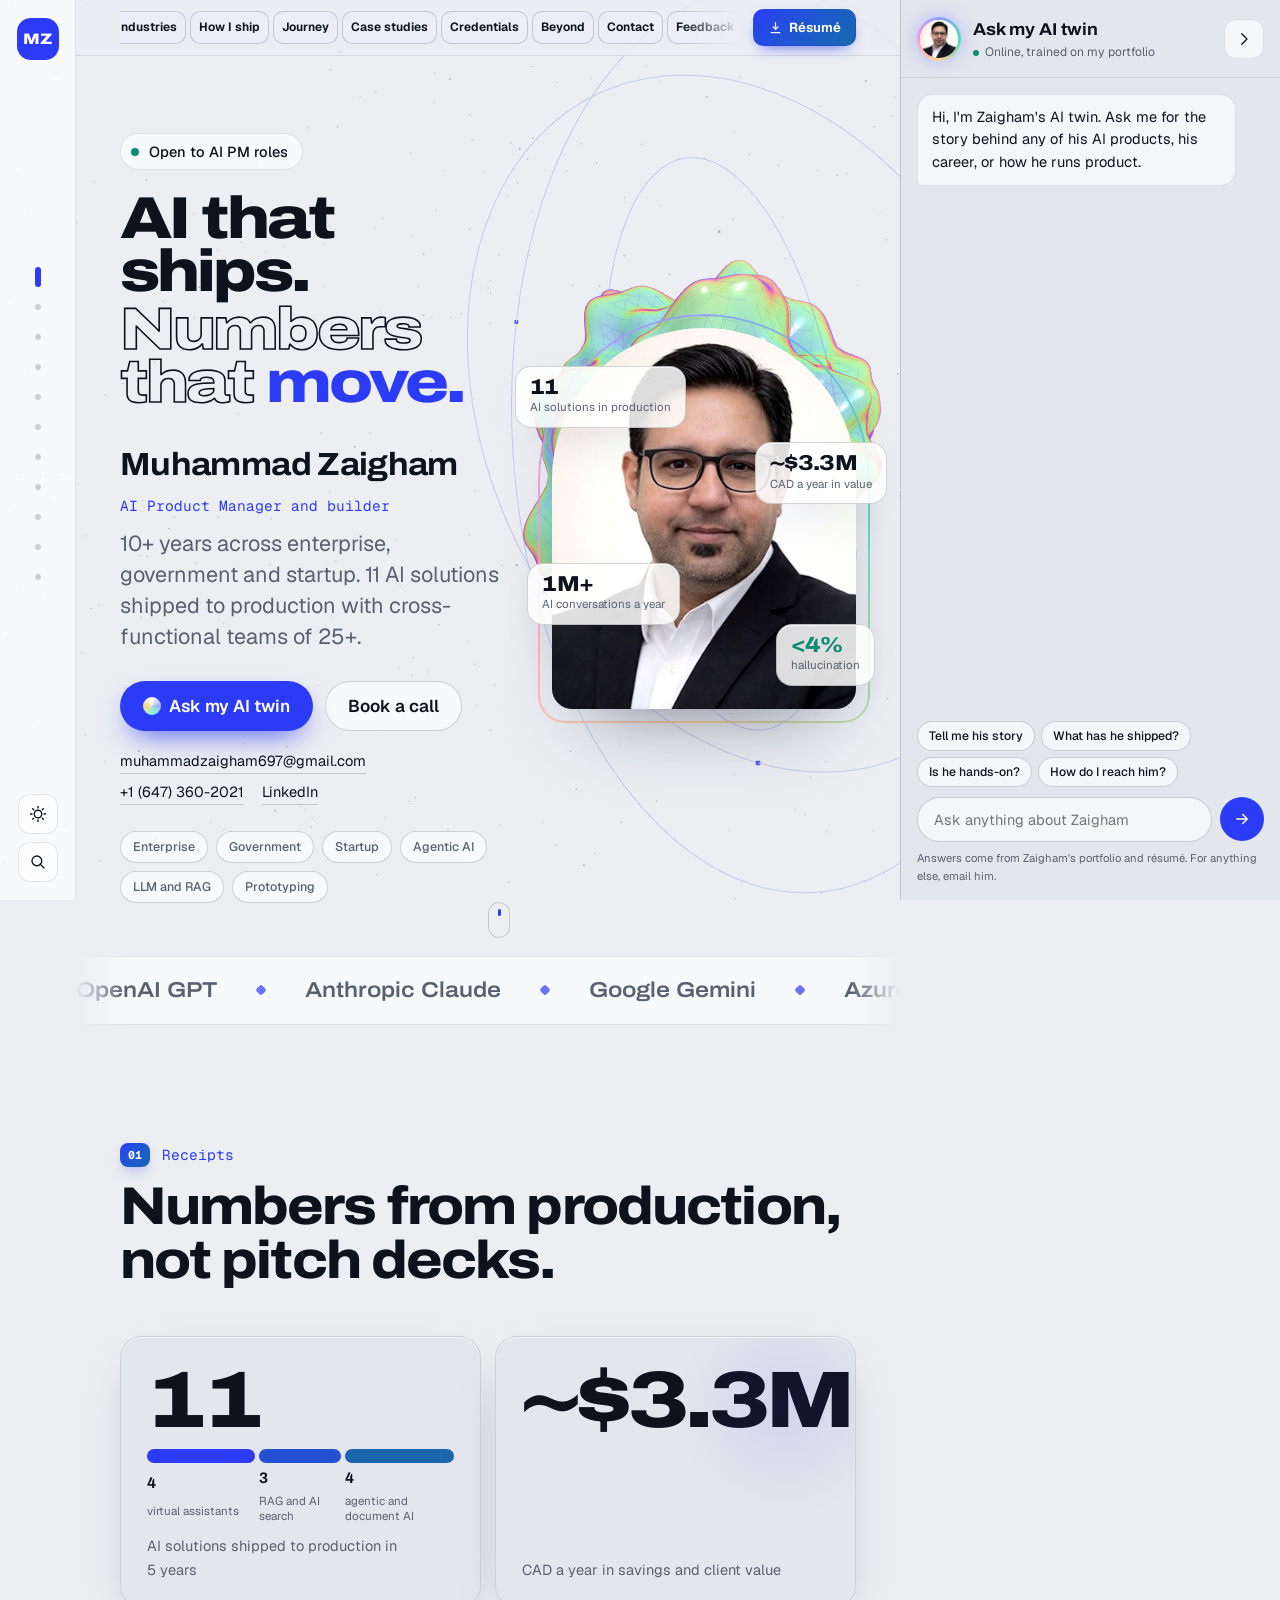
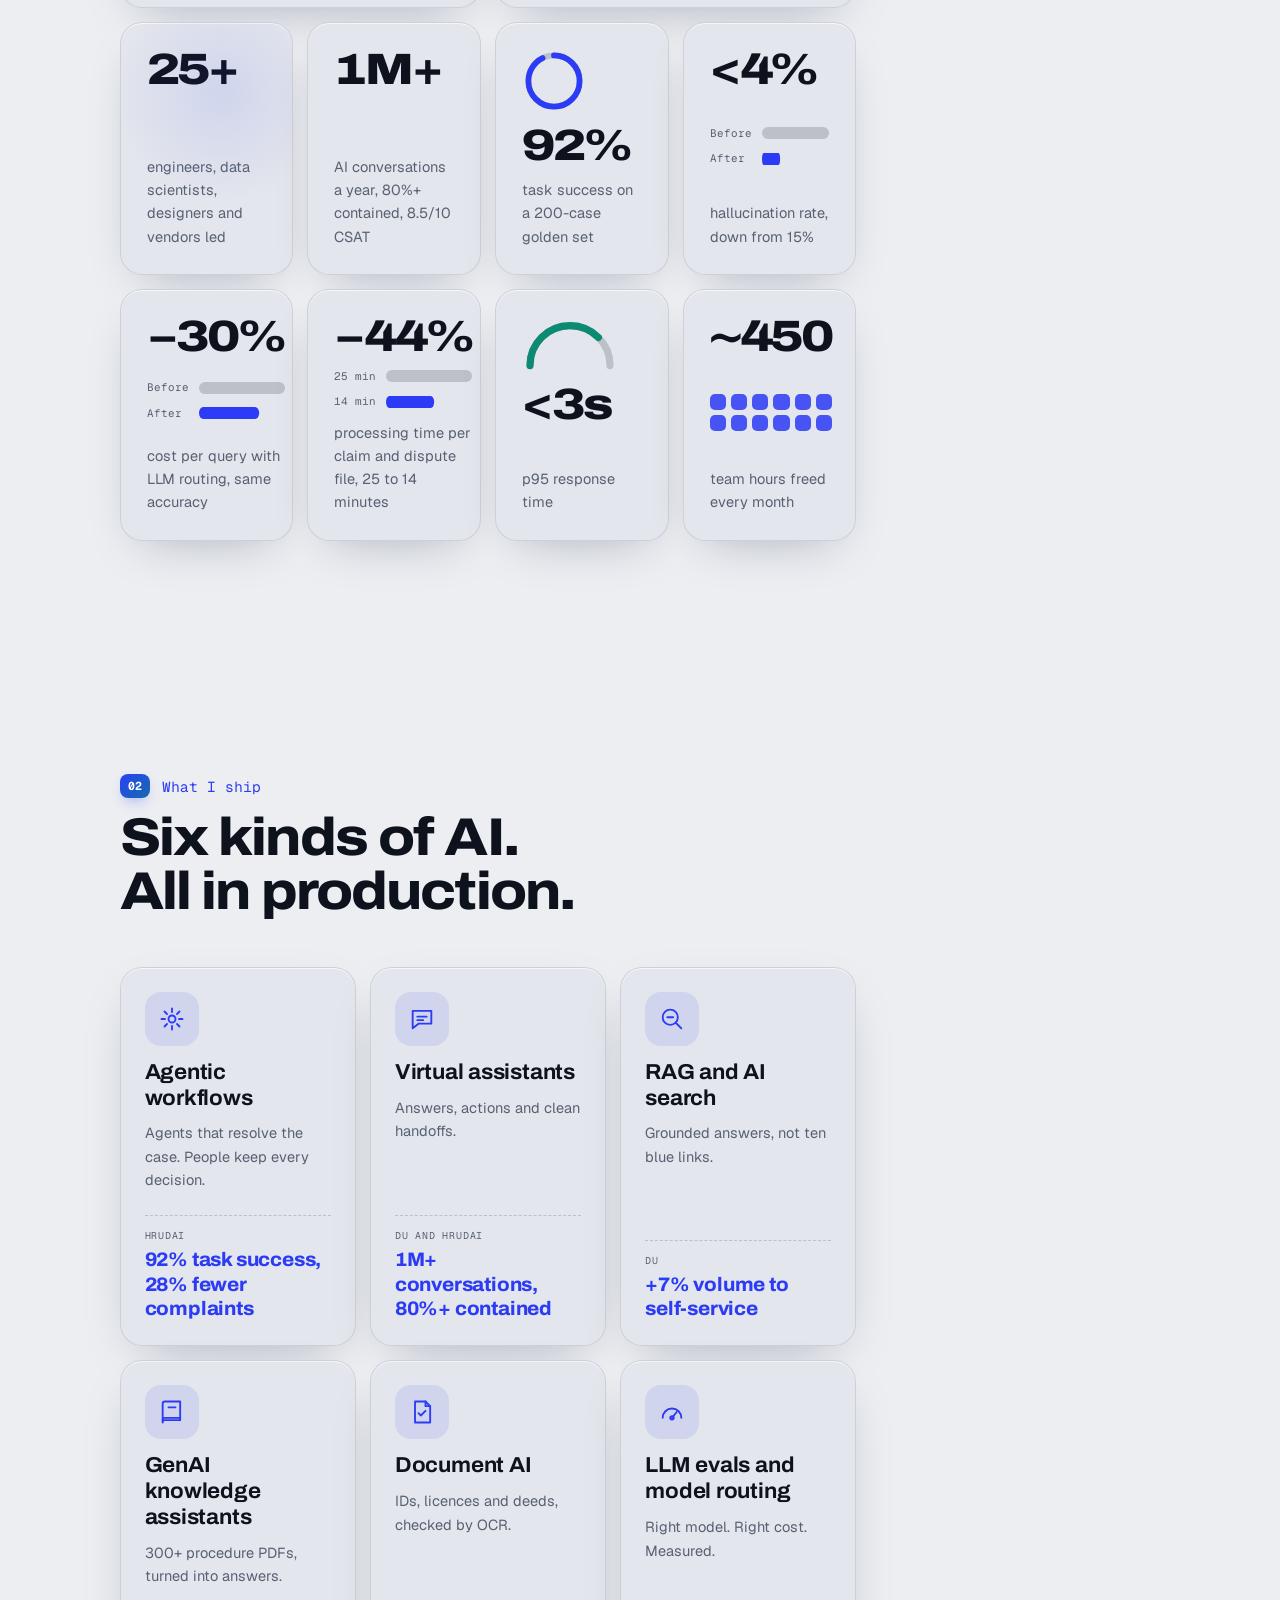
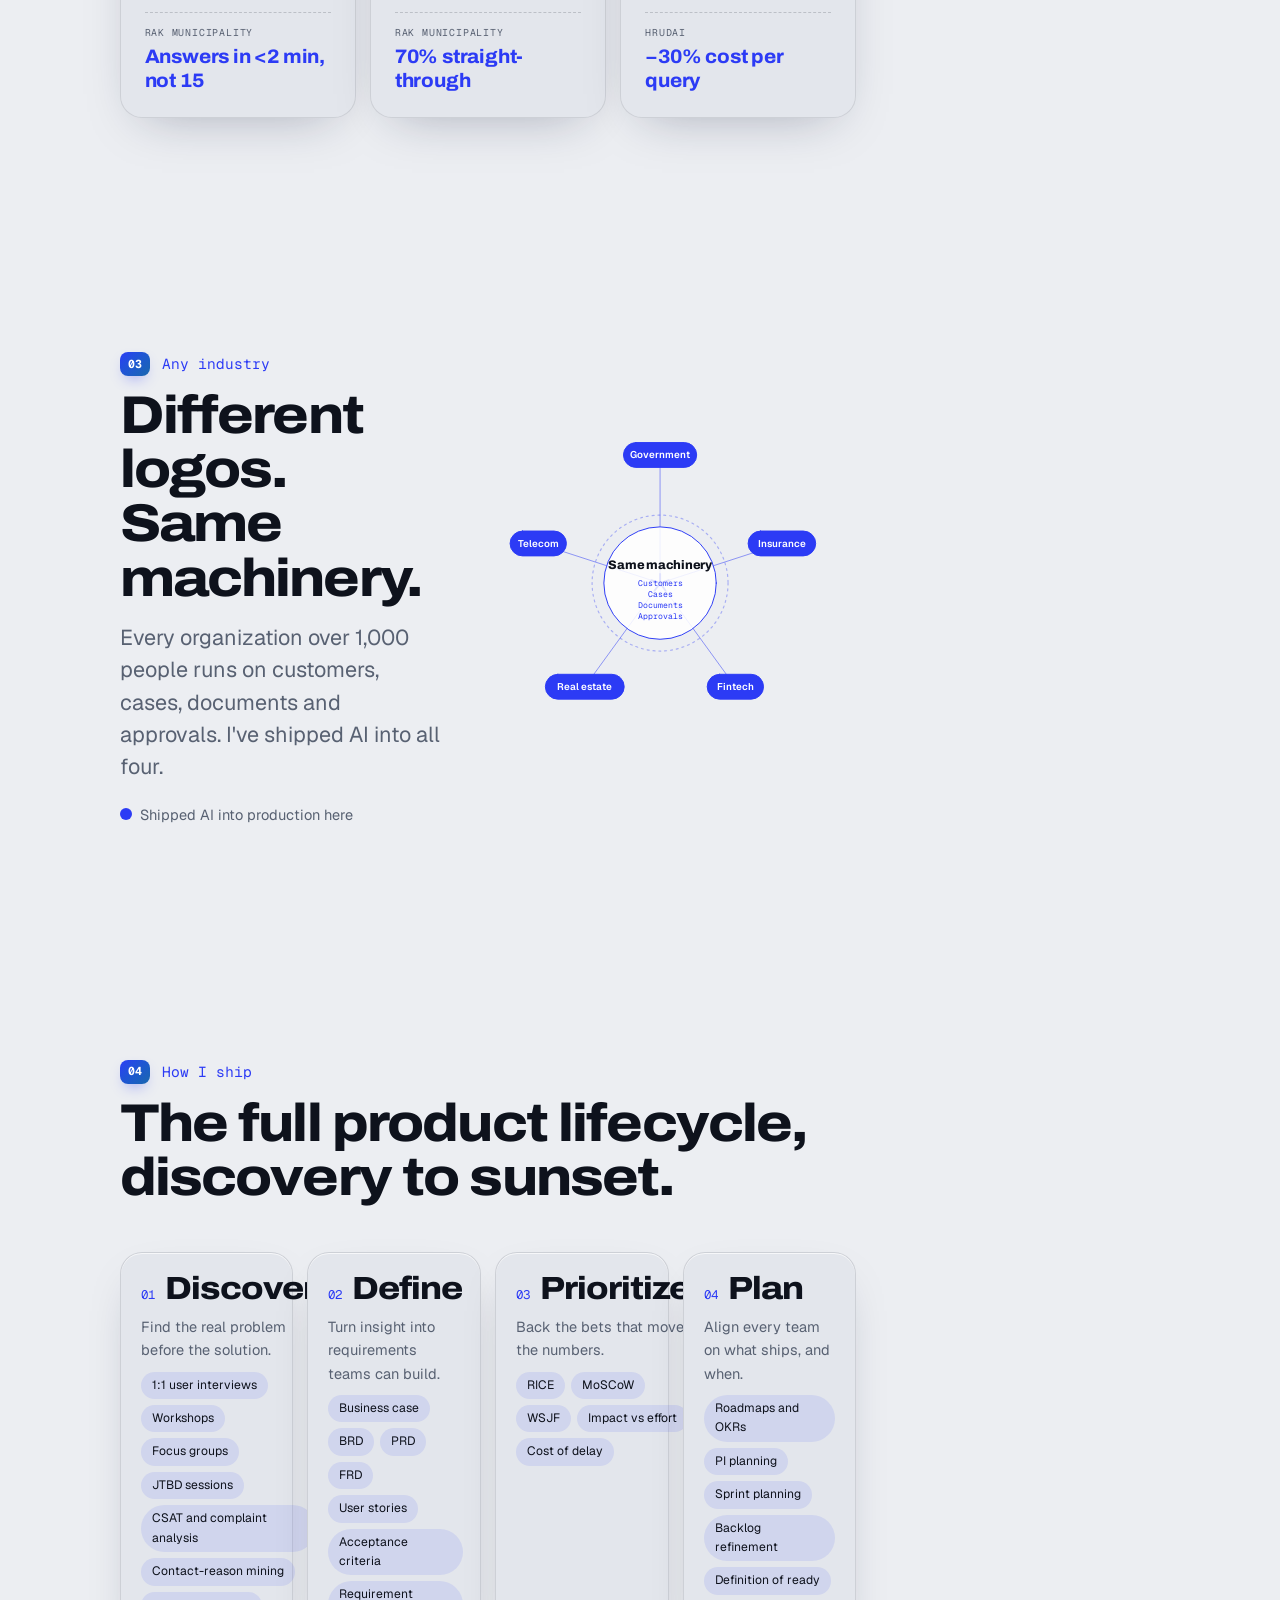
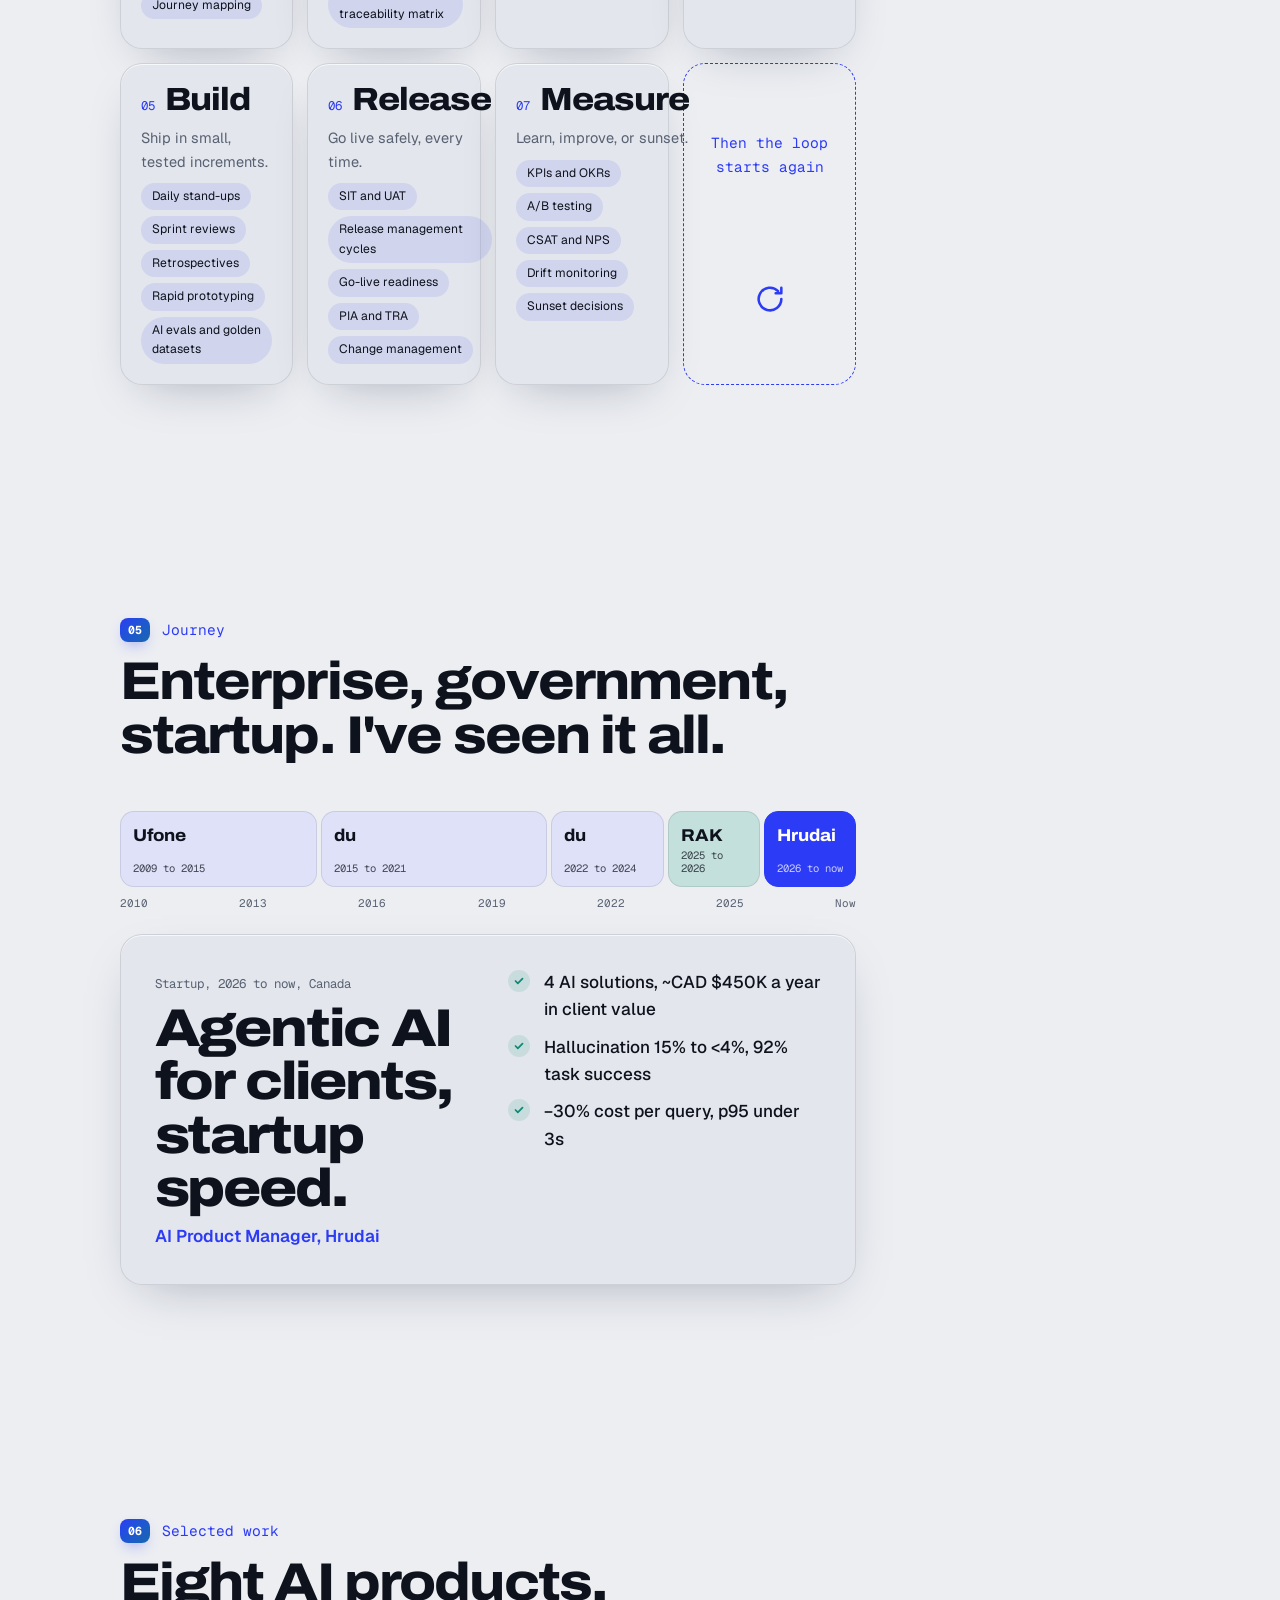
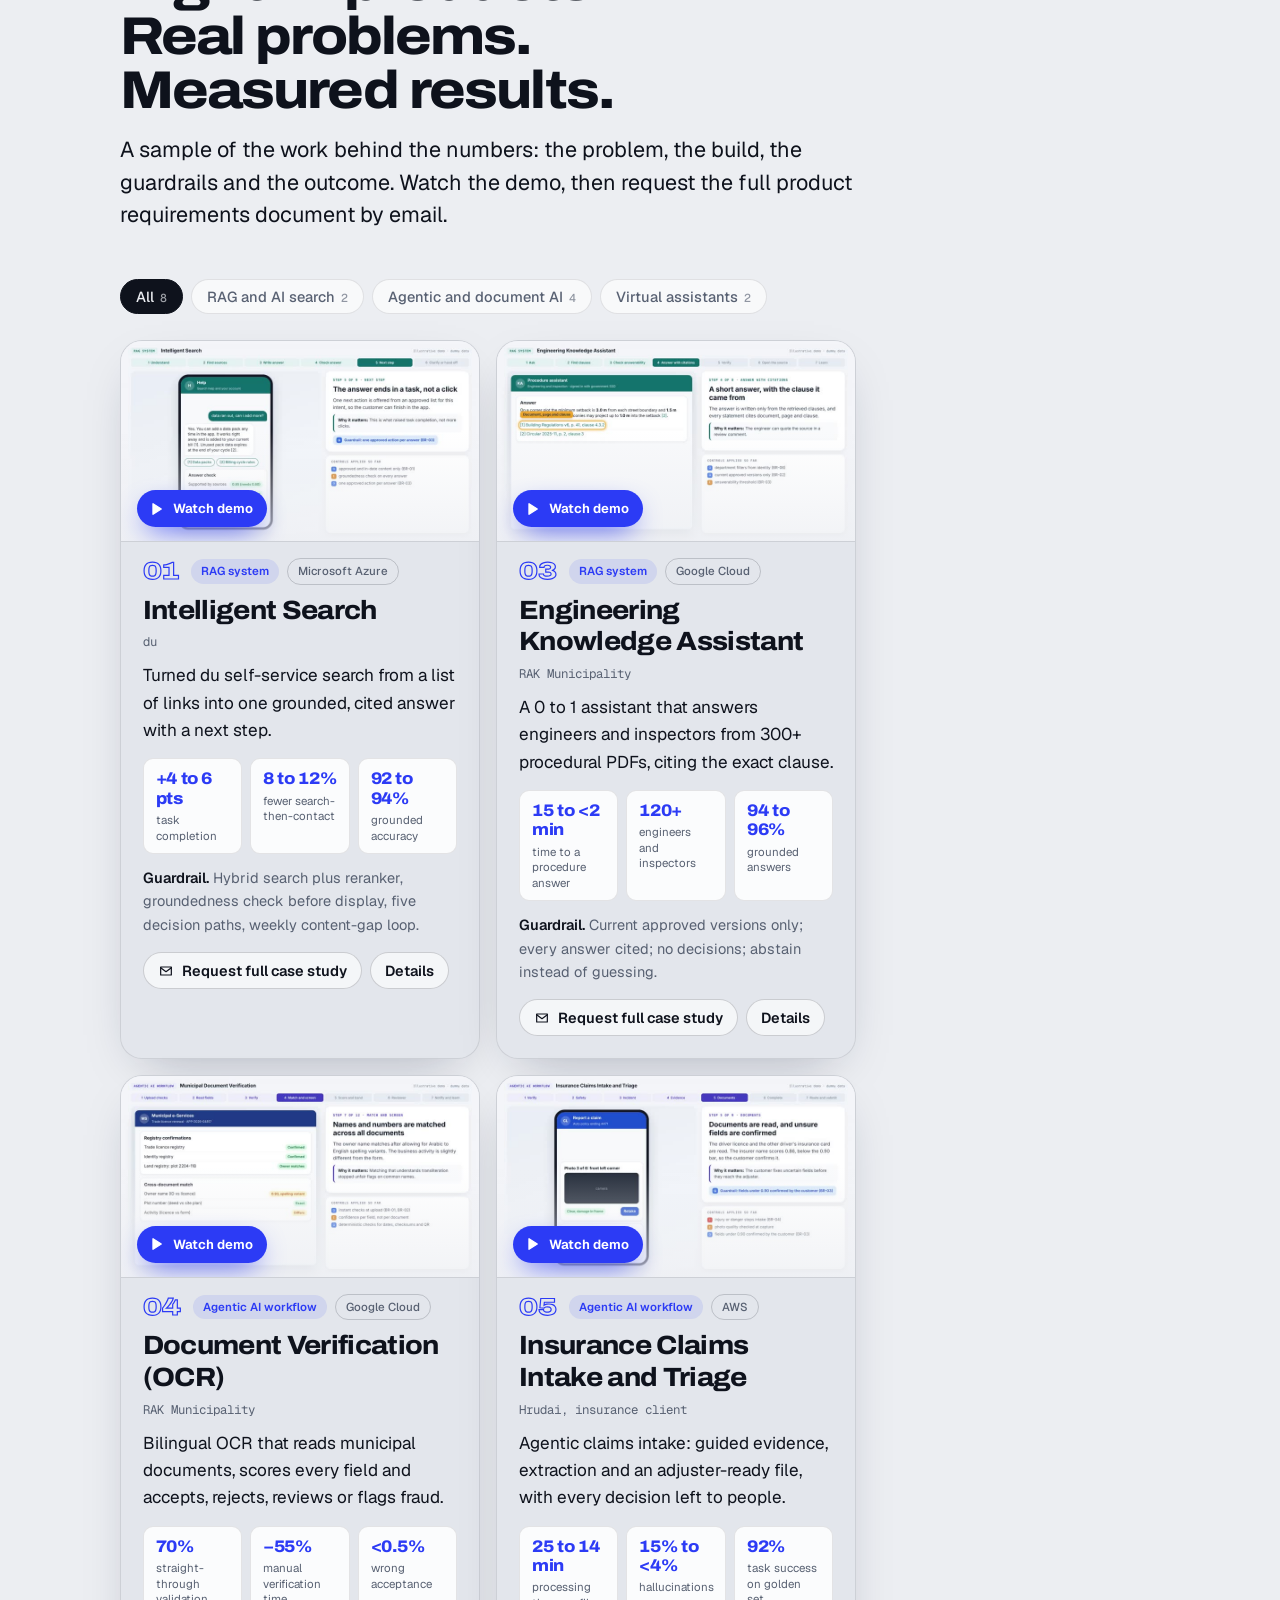
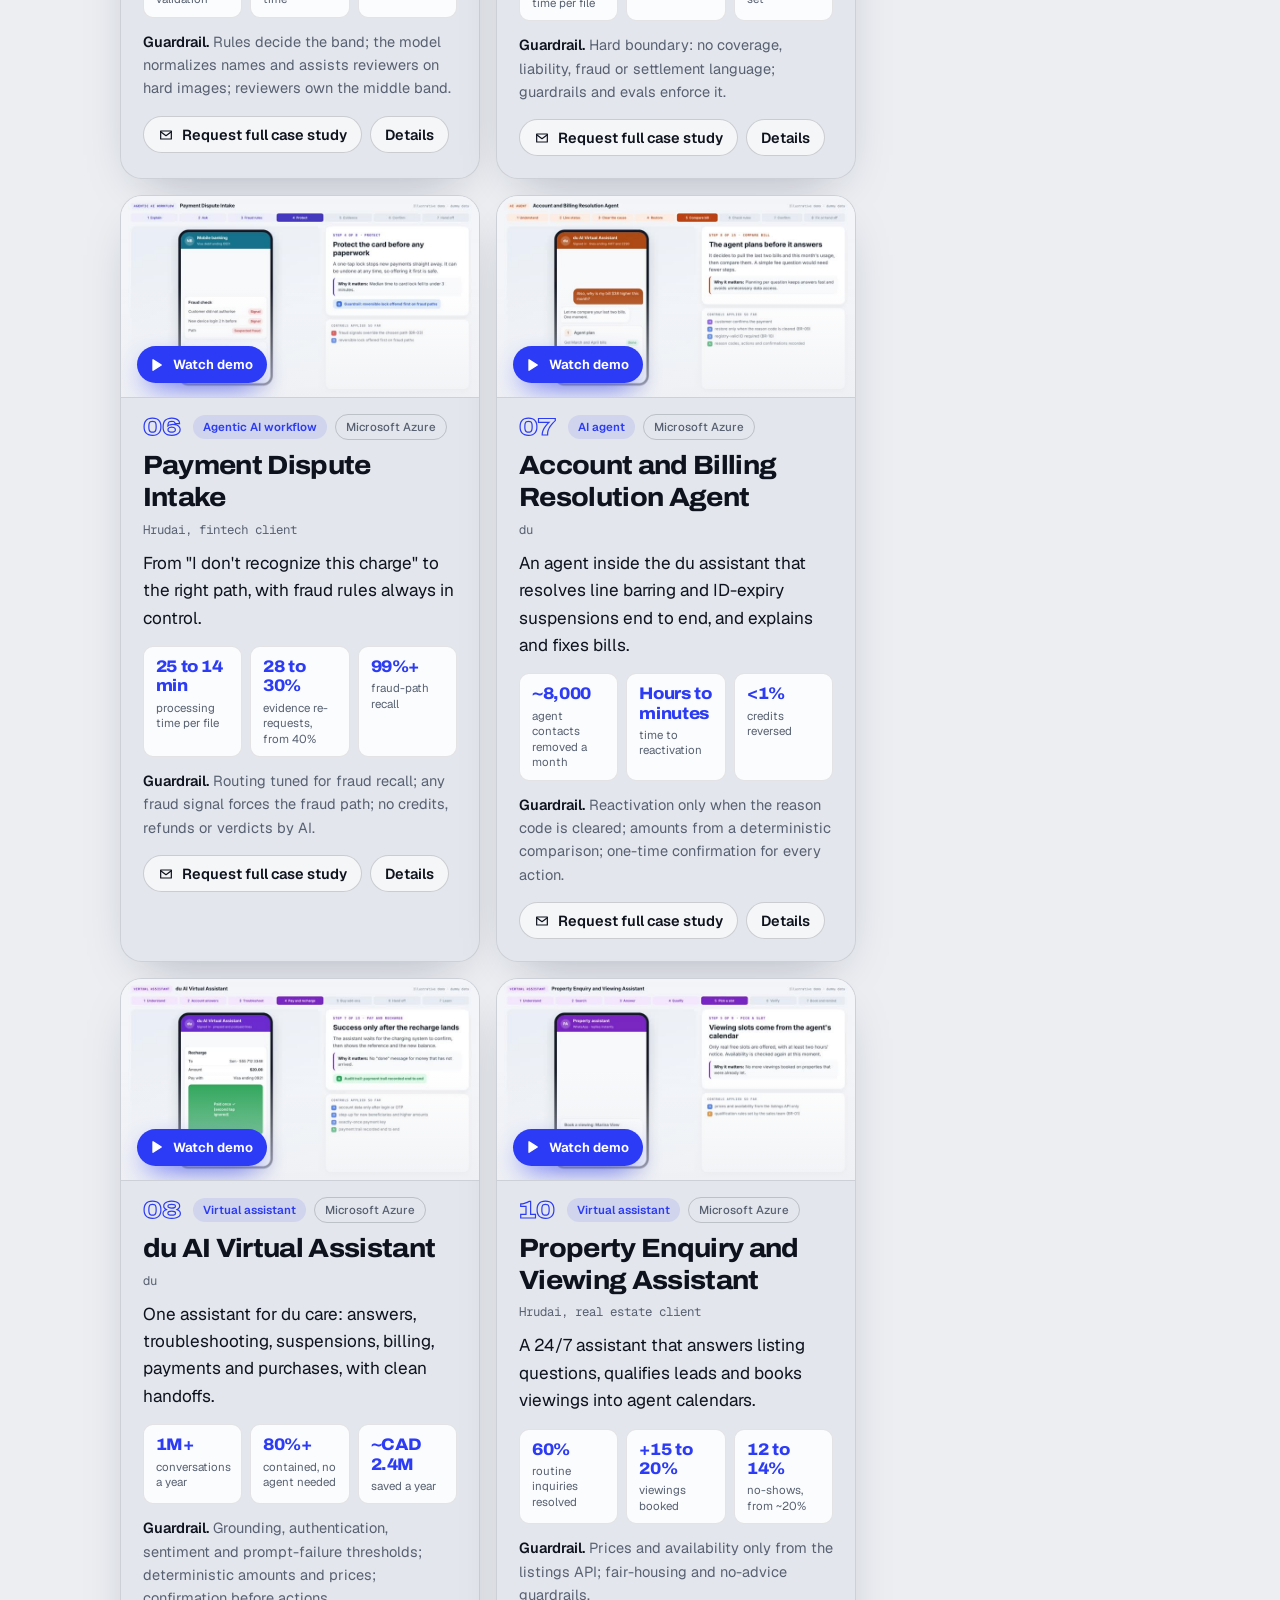
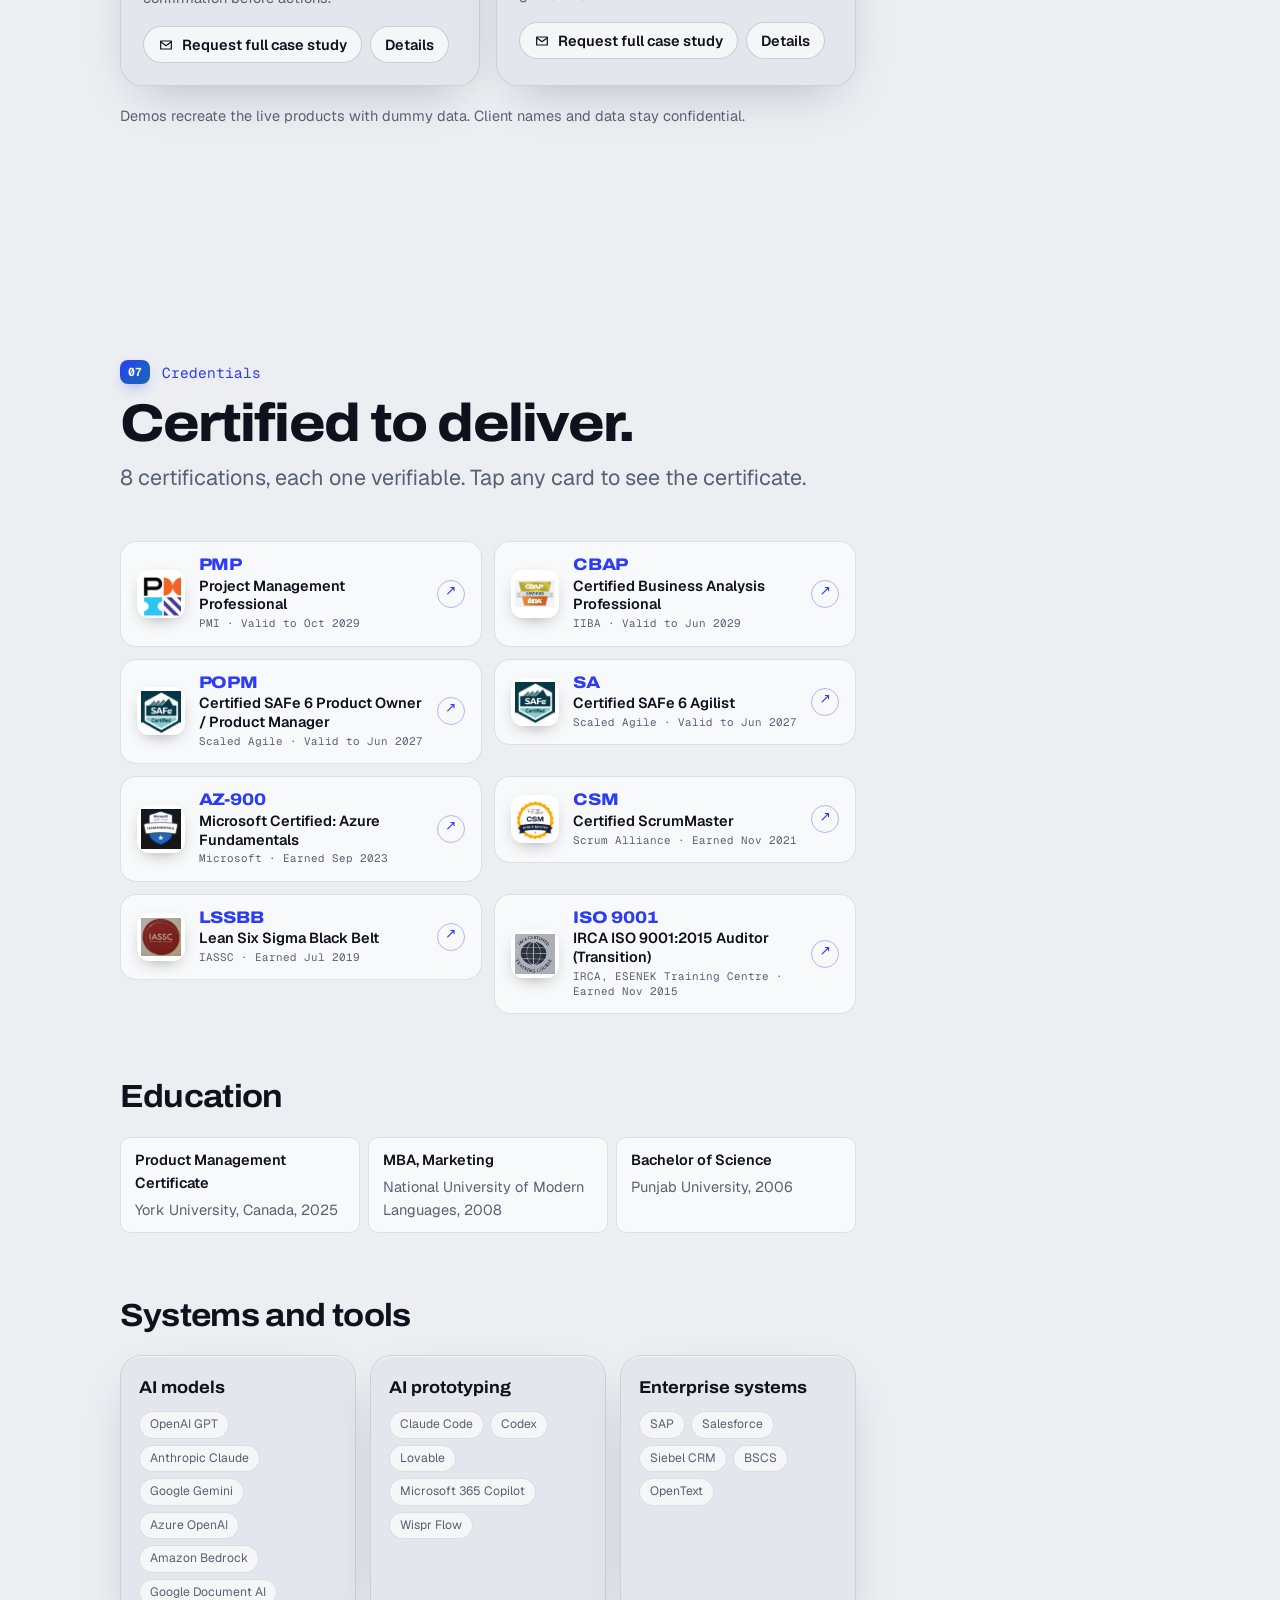
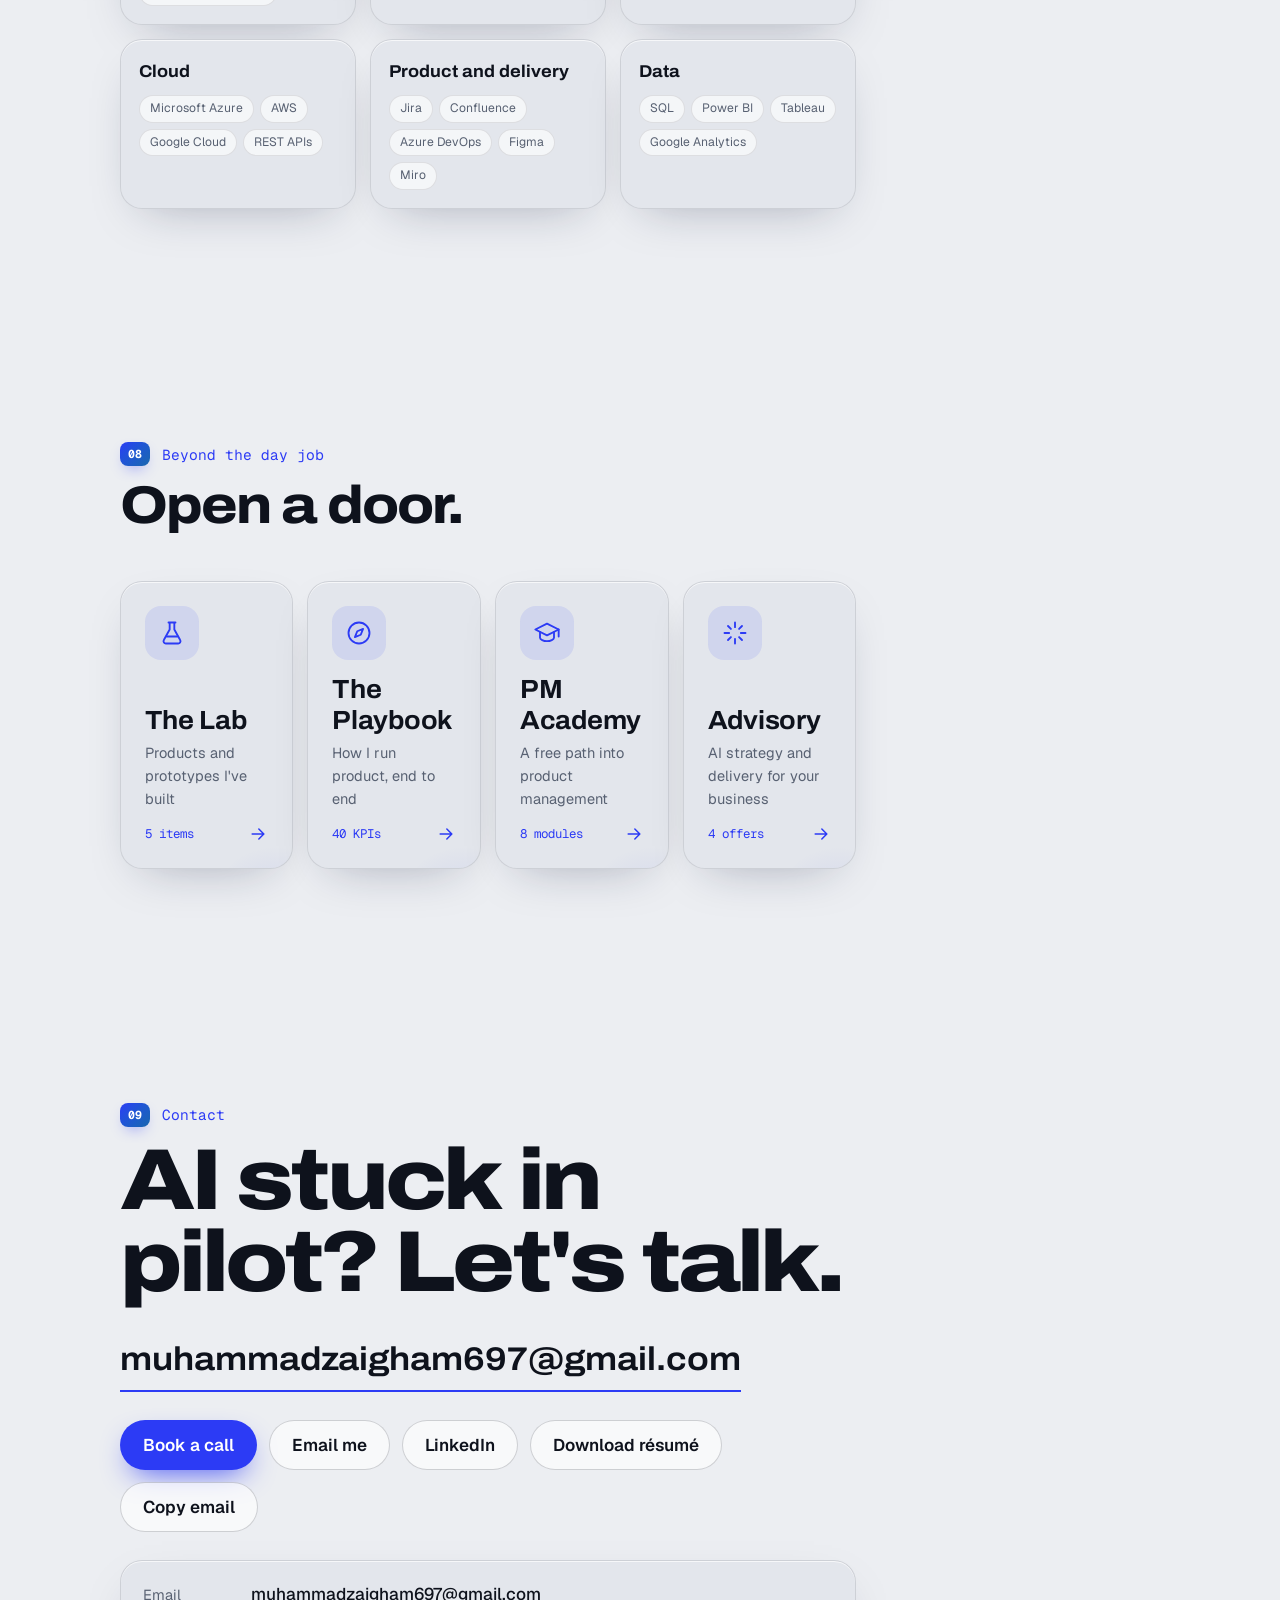
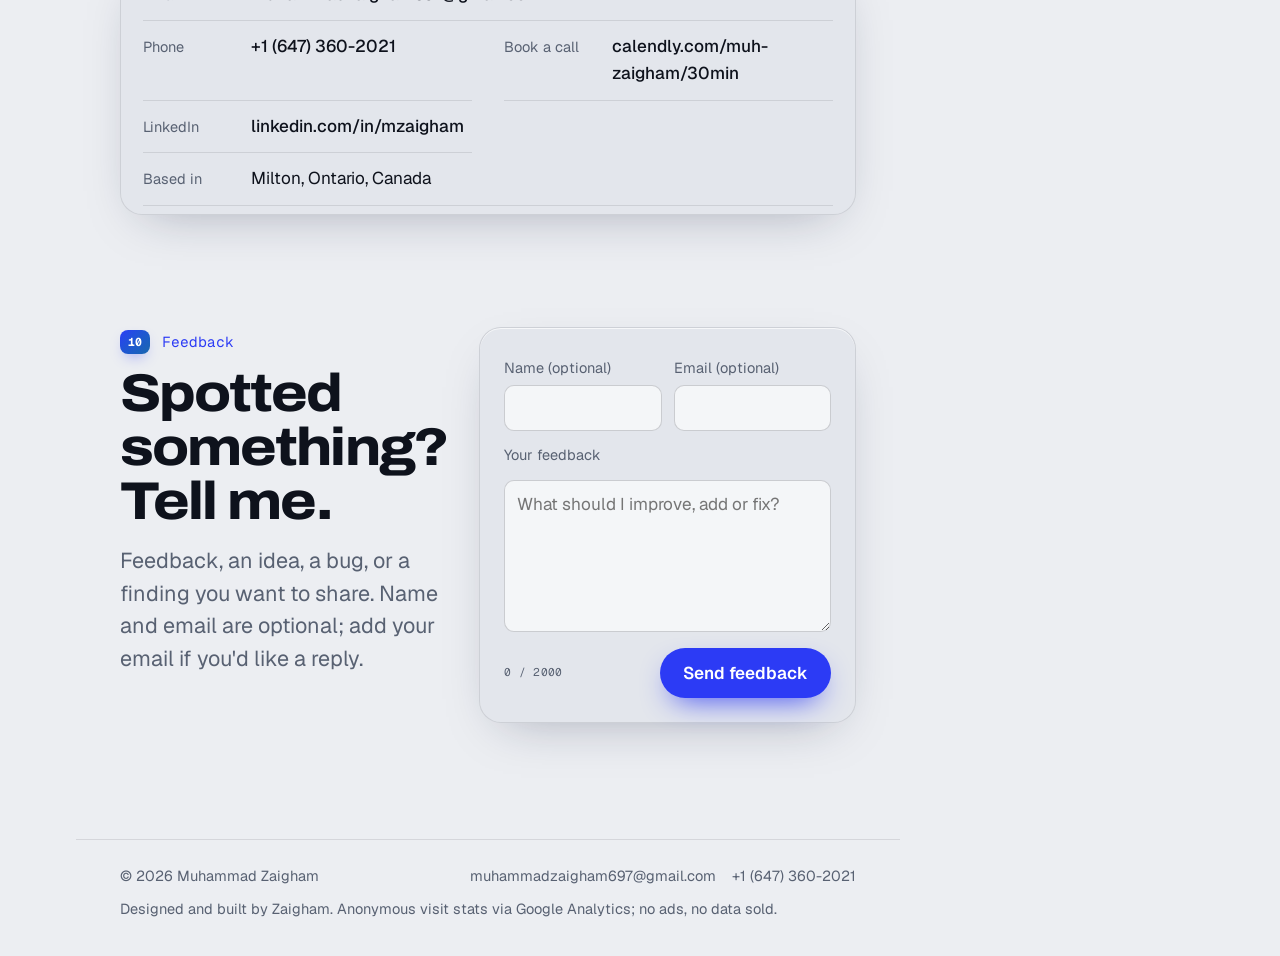
==== commit 6de44858: "Bump app.js version" ====
--- a/index.html
+++ b/index.html
@@ -388,7 +388,7 @@
 <script src="assets/js/content.js?v=12"></script>
 <script src="assets/js/scene.js?v=12"></script>
 <script src="assets/js/assistant.js?v=12"></script>
-<script src="assets/js/app.js?v=12"></script>
+<script src="assets/js/app.js?v=13"></script>
 <script src="assets/js/analytics.js?v=12"></script>
 <!--PAGE-END-->
 </body>
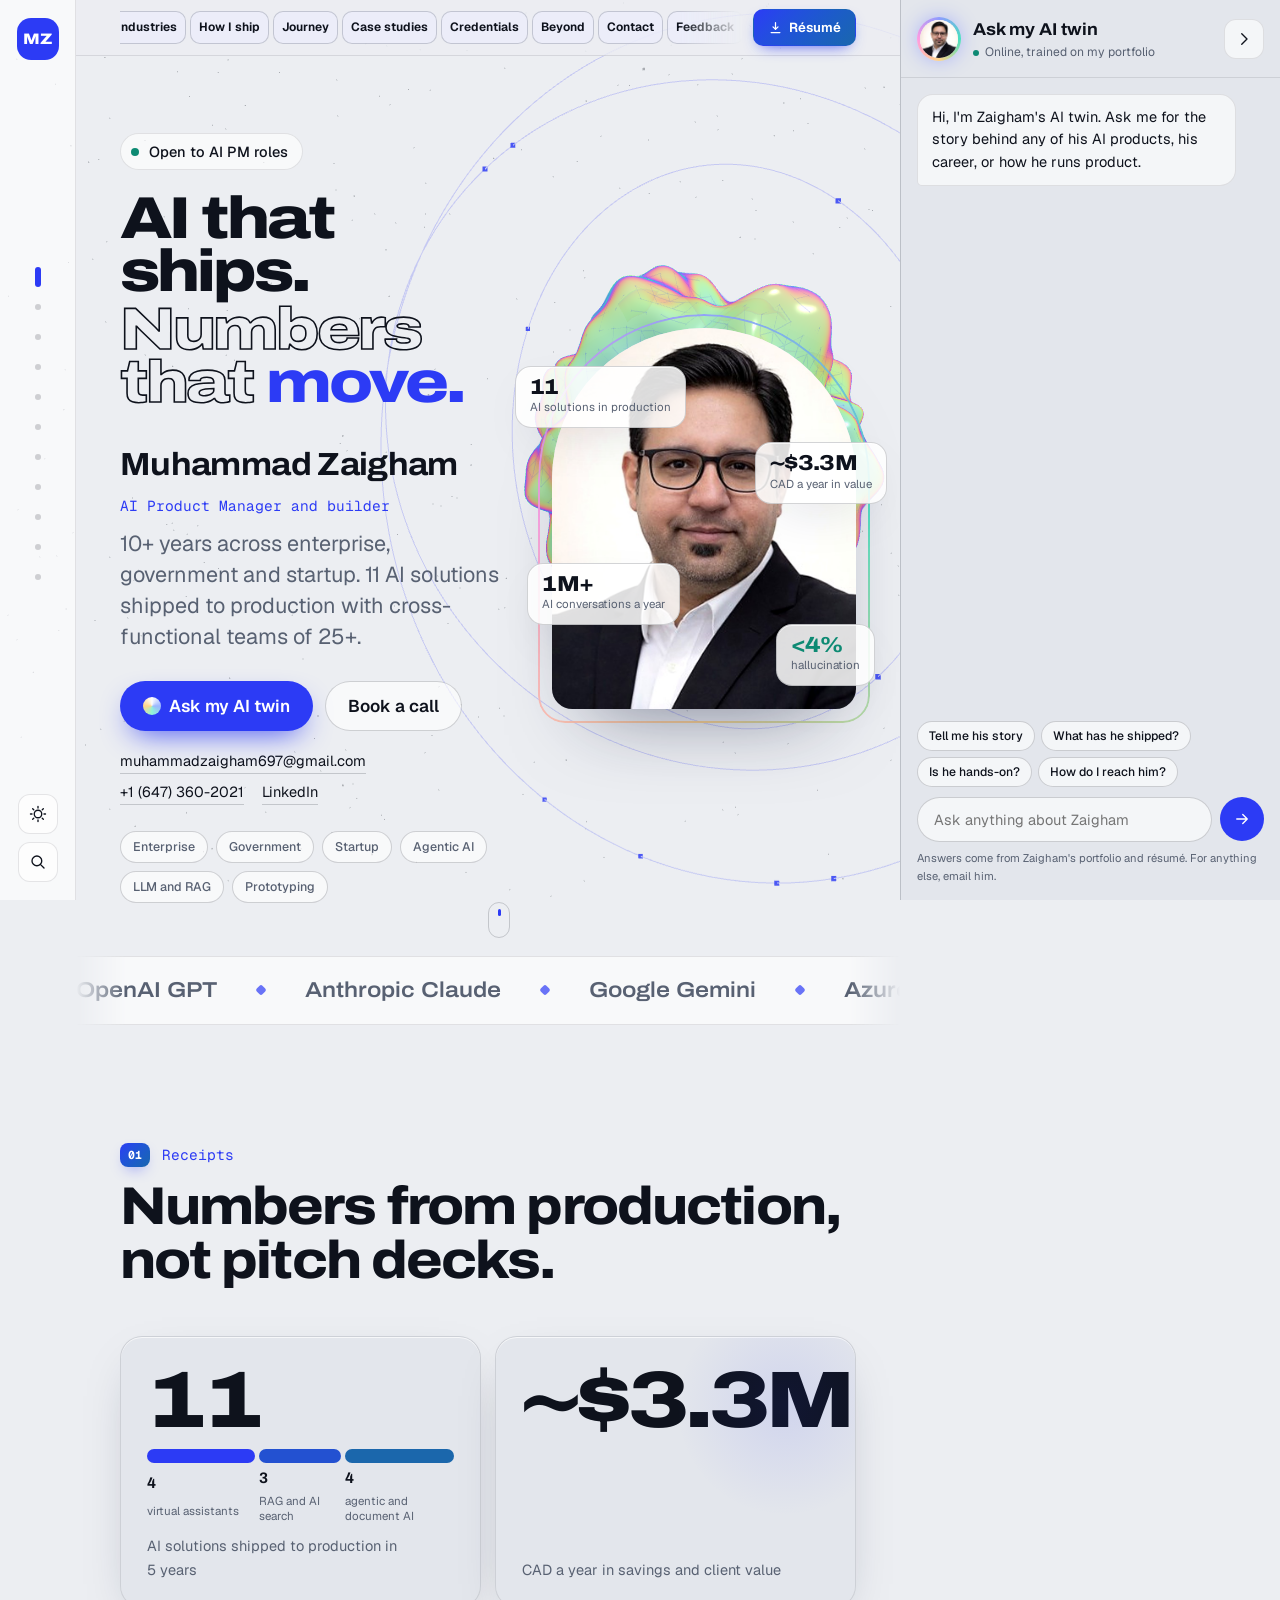
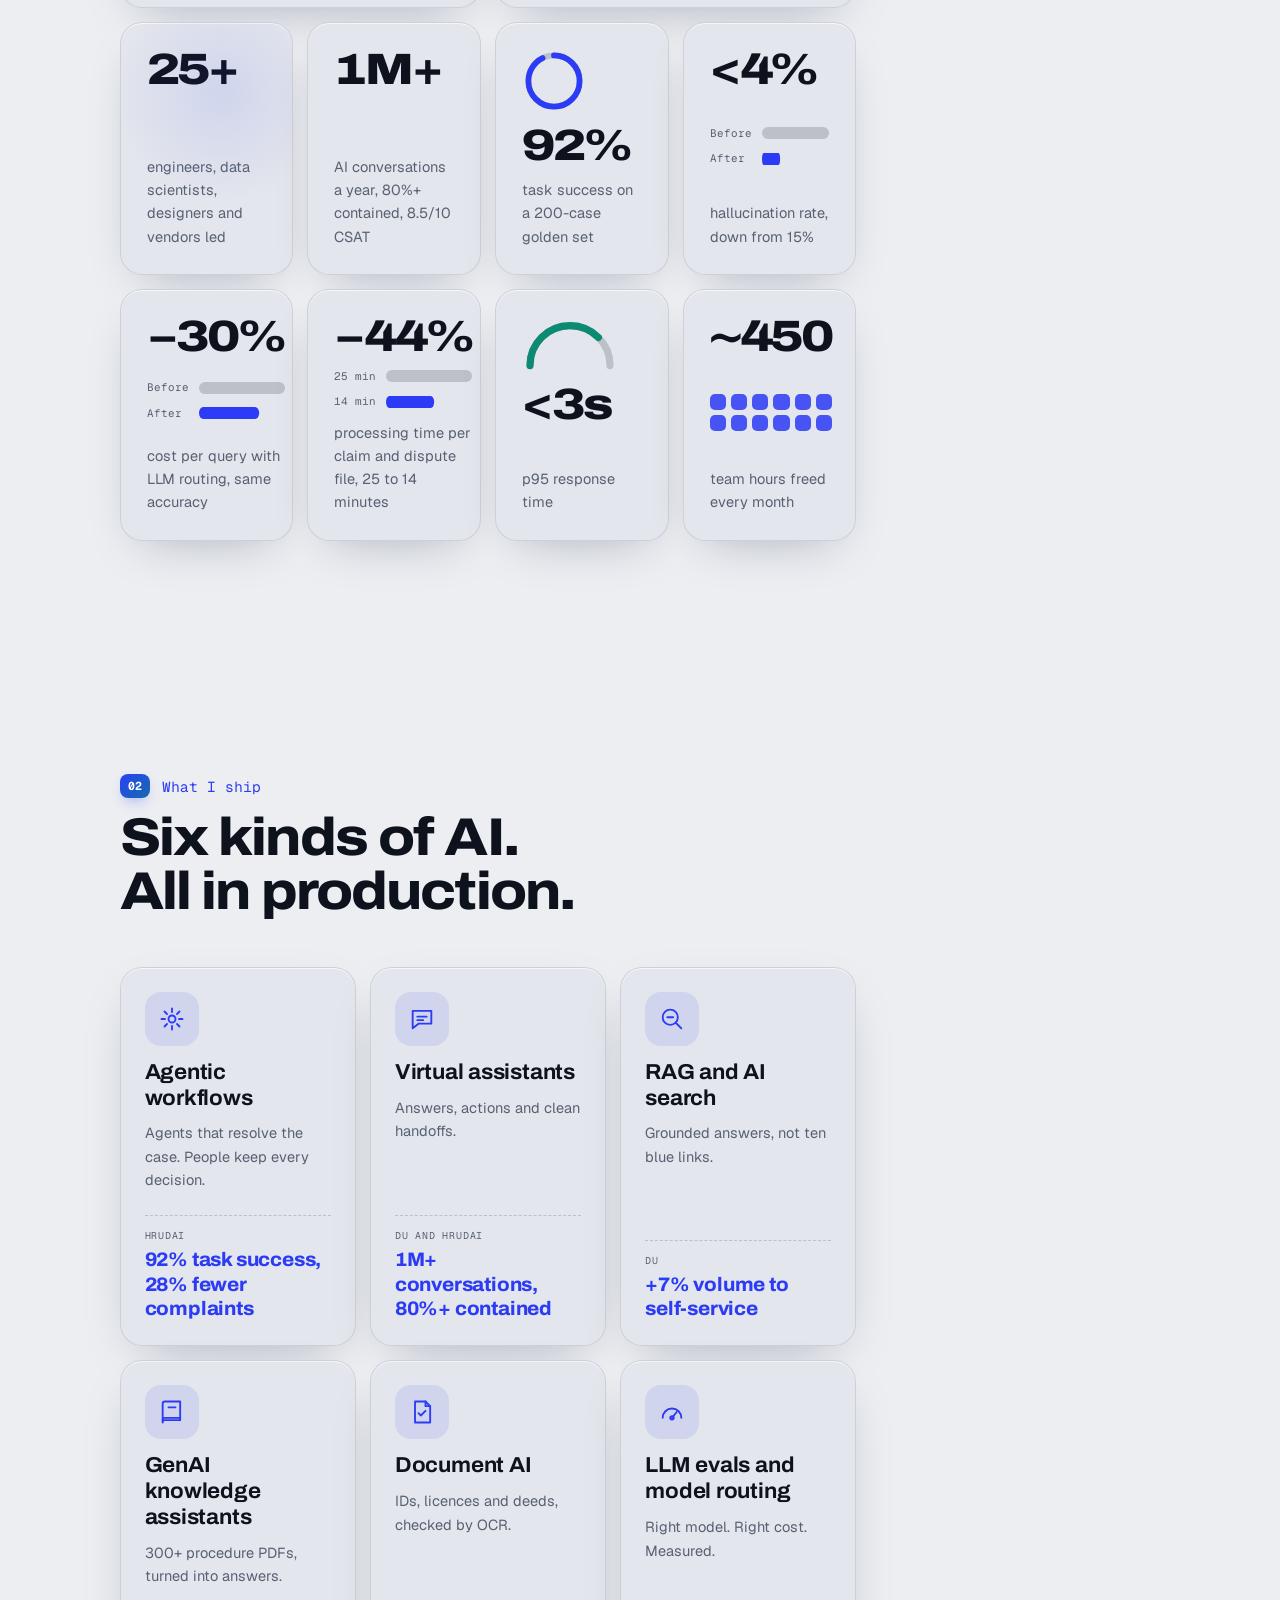
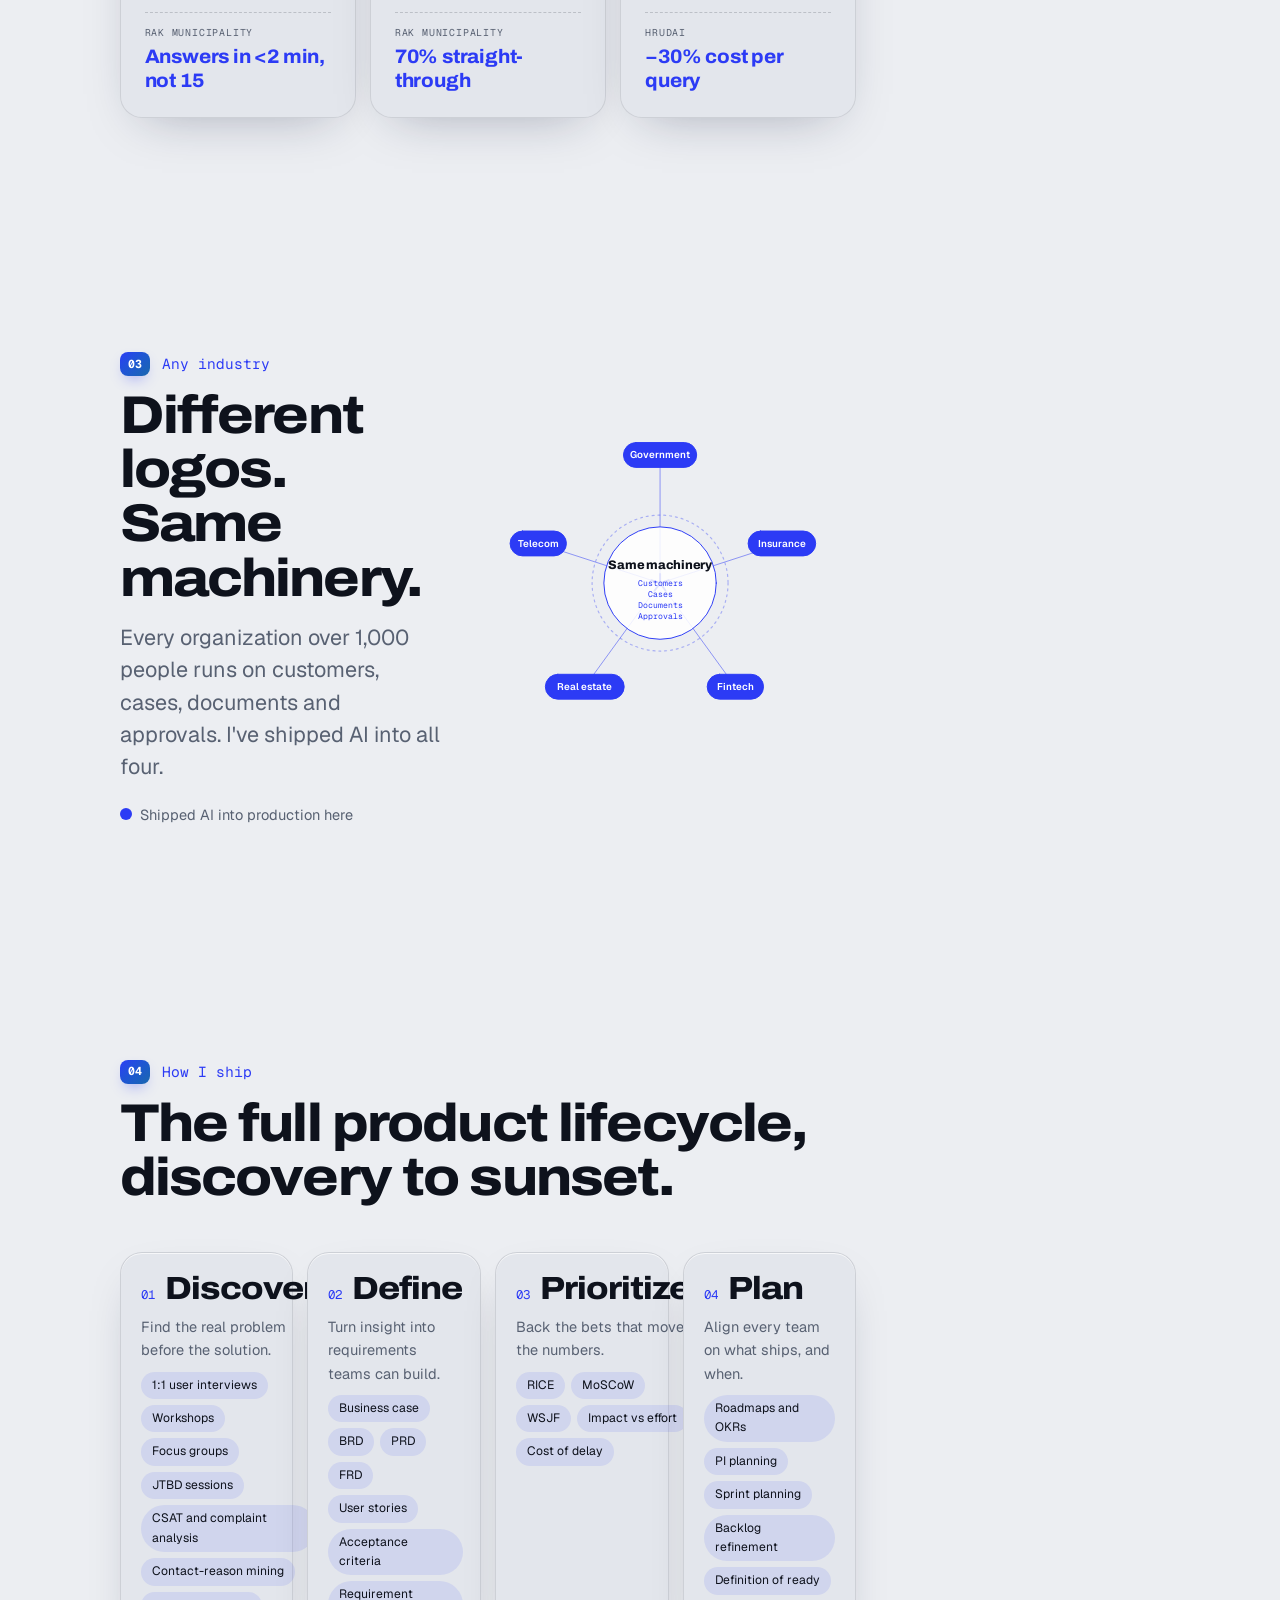
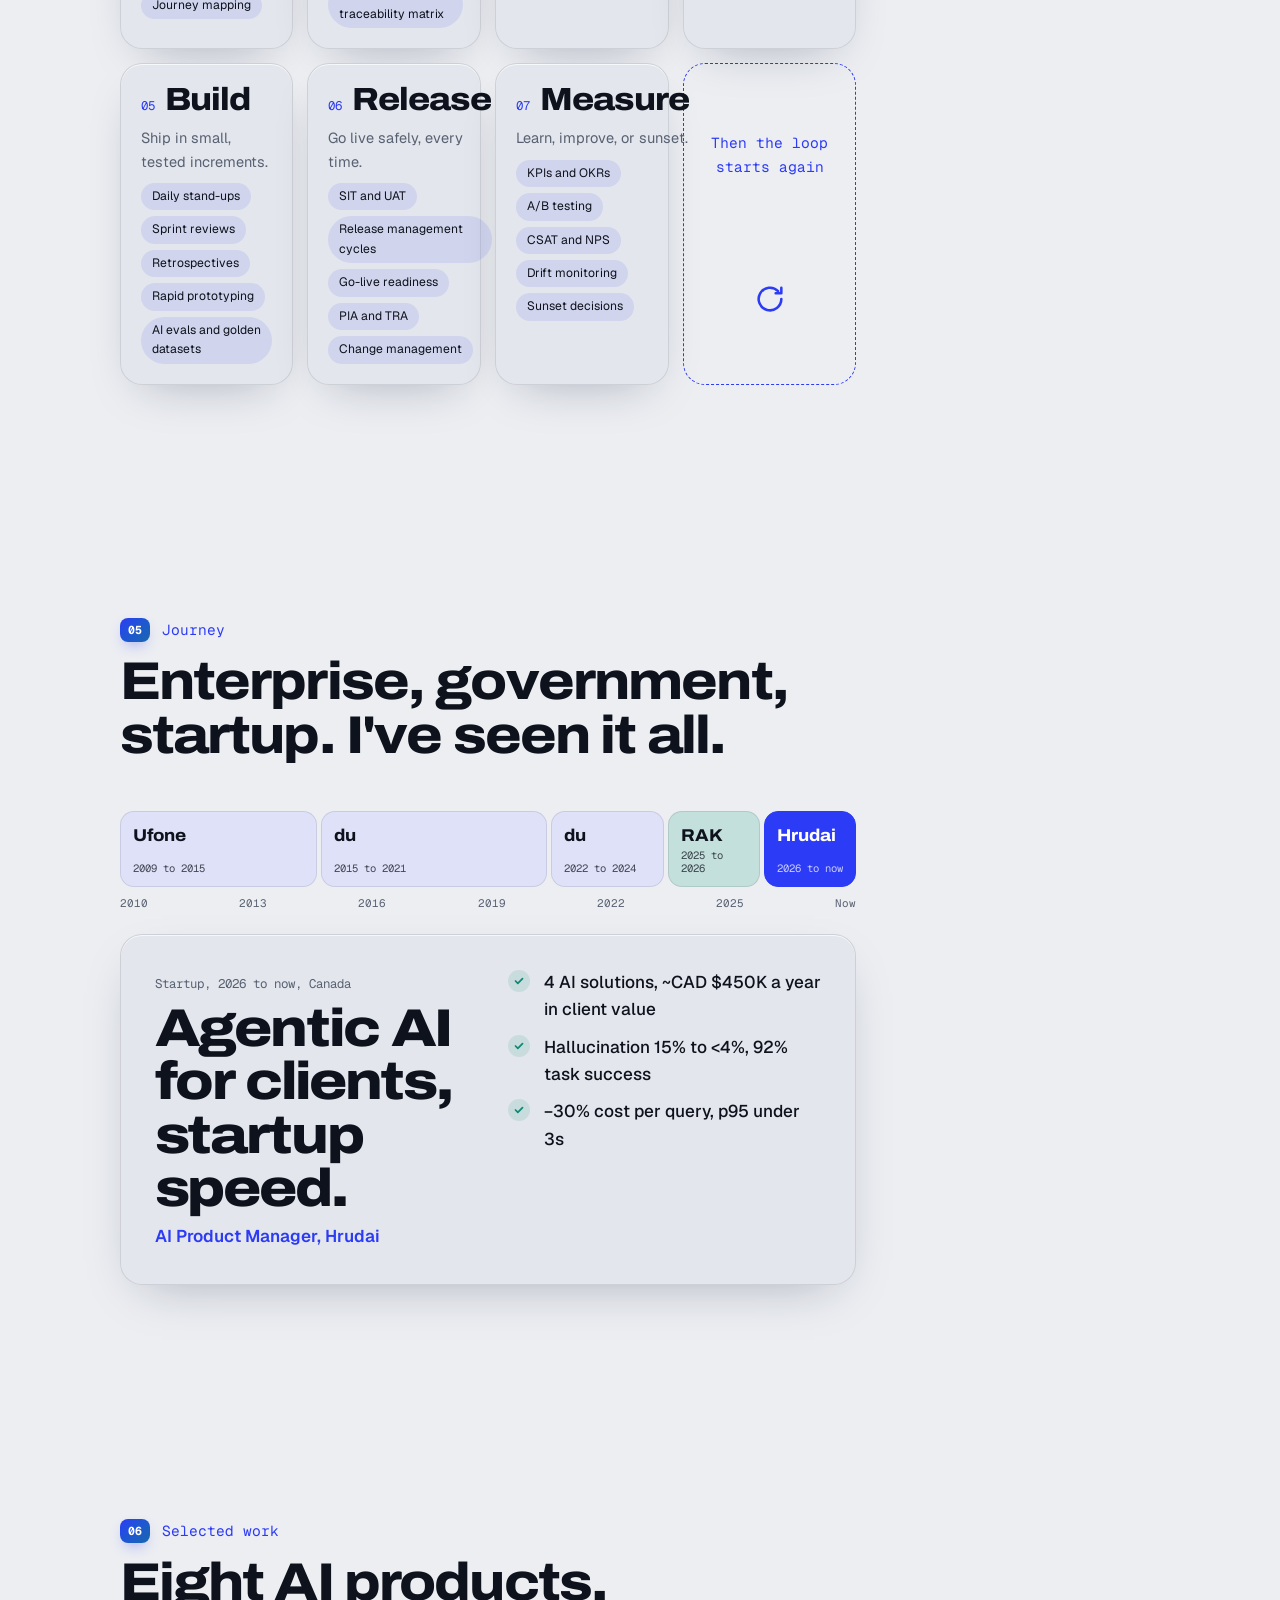
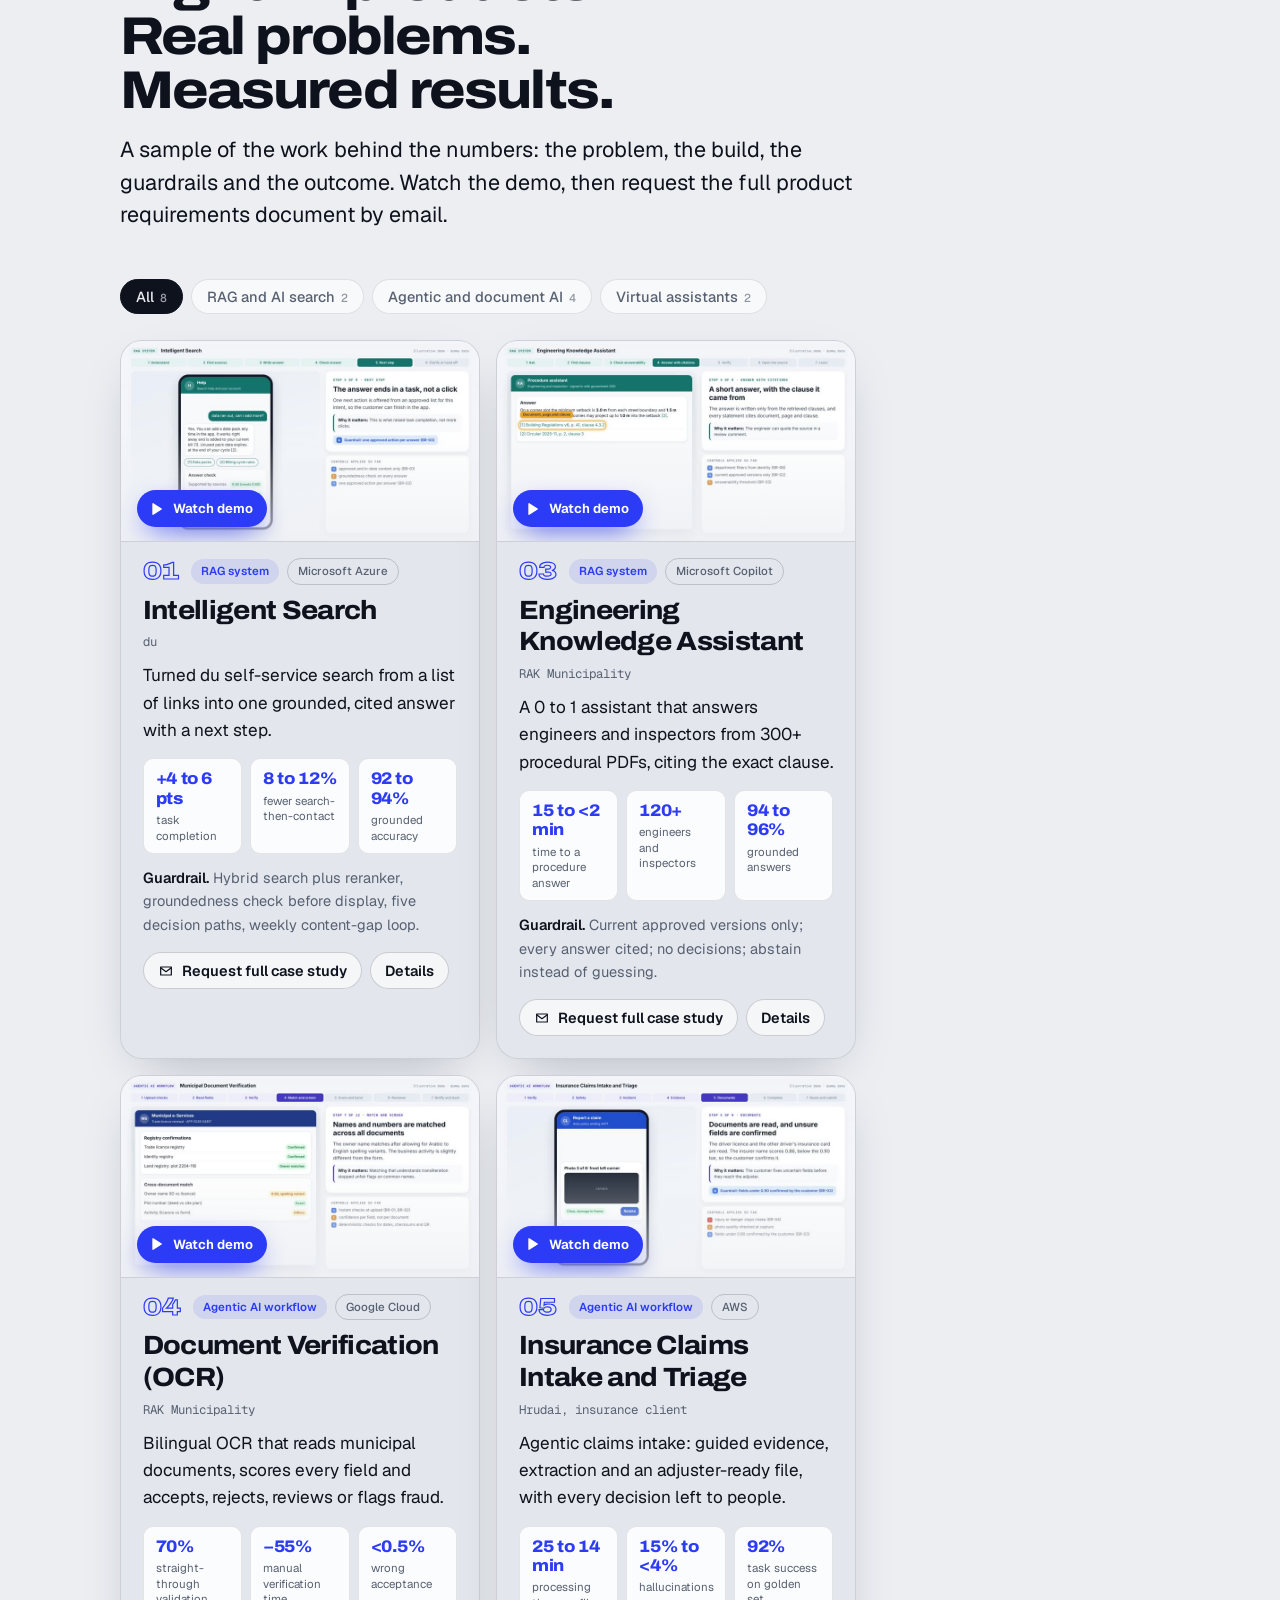
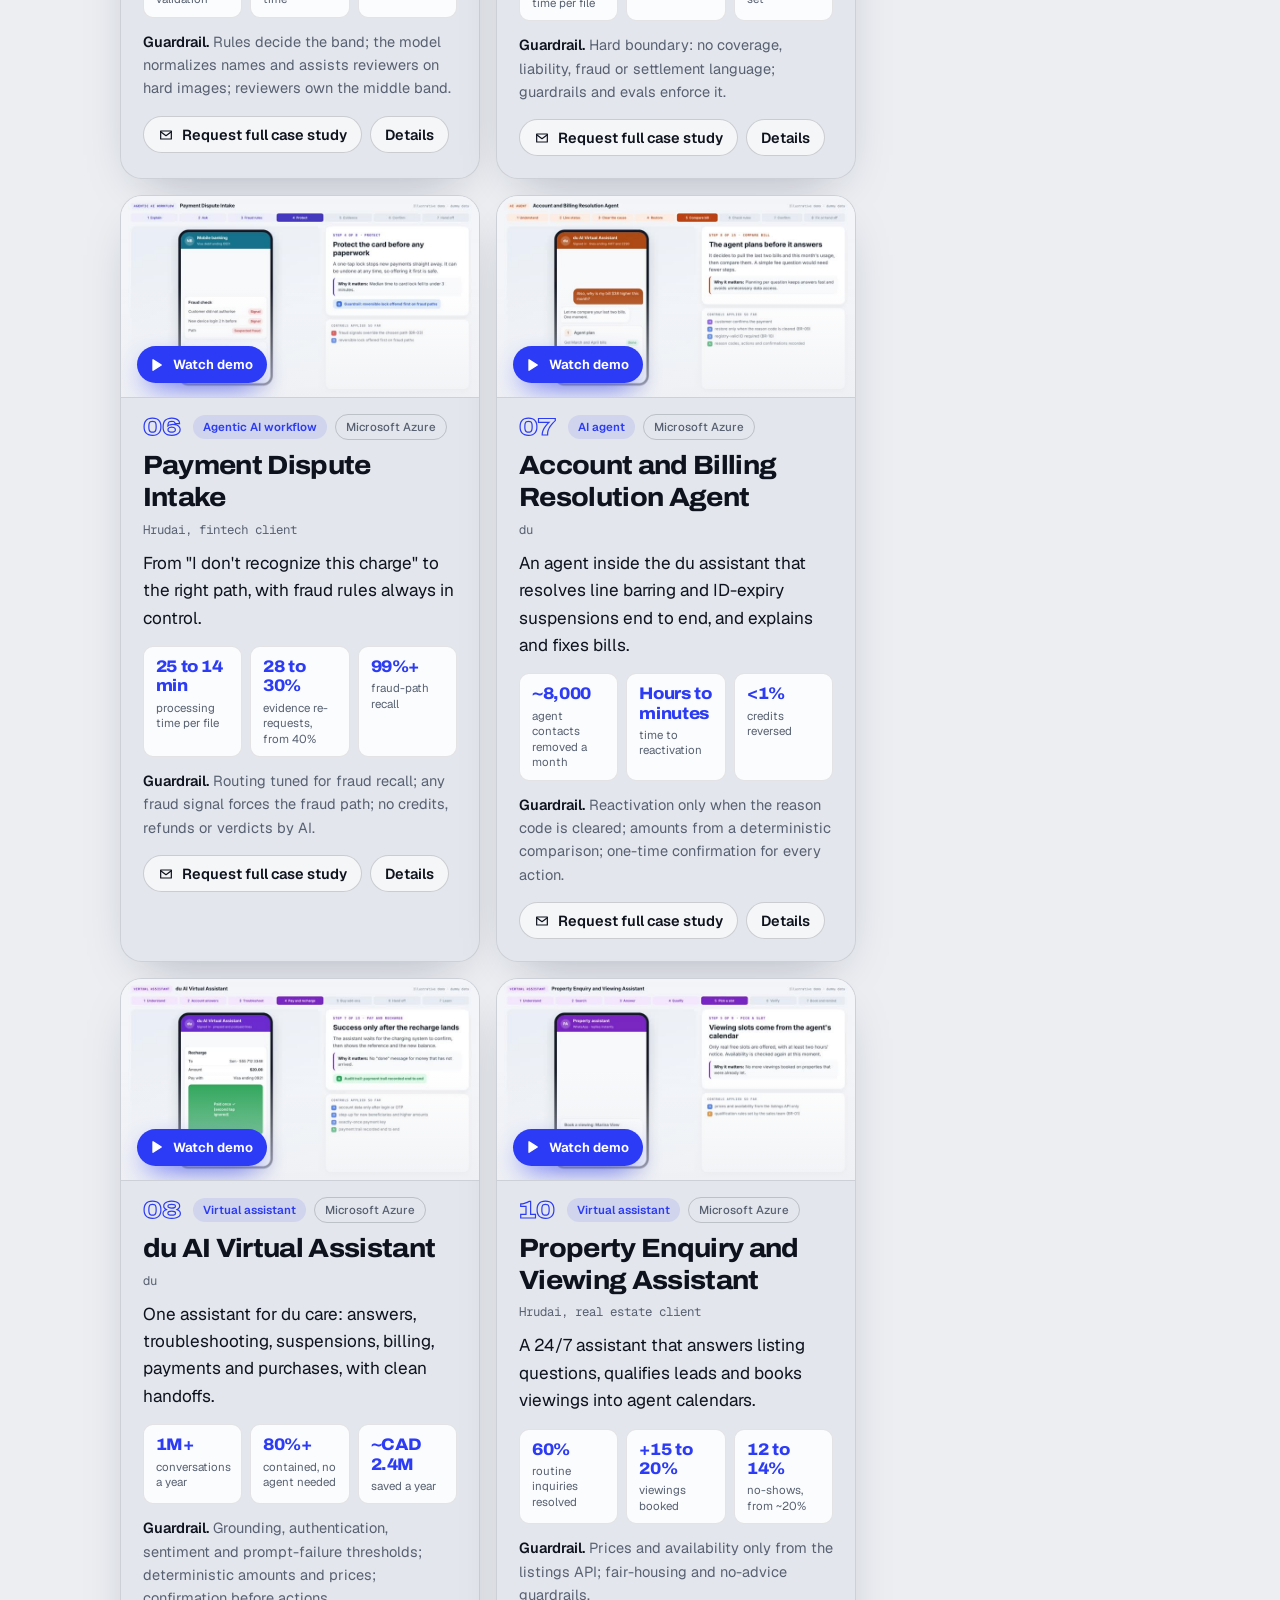
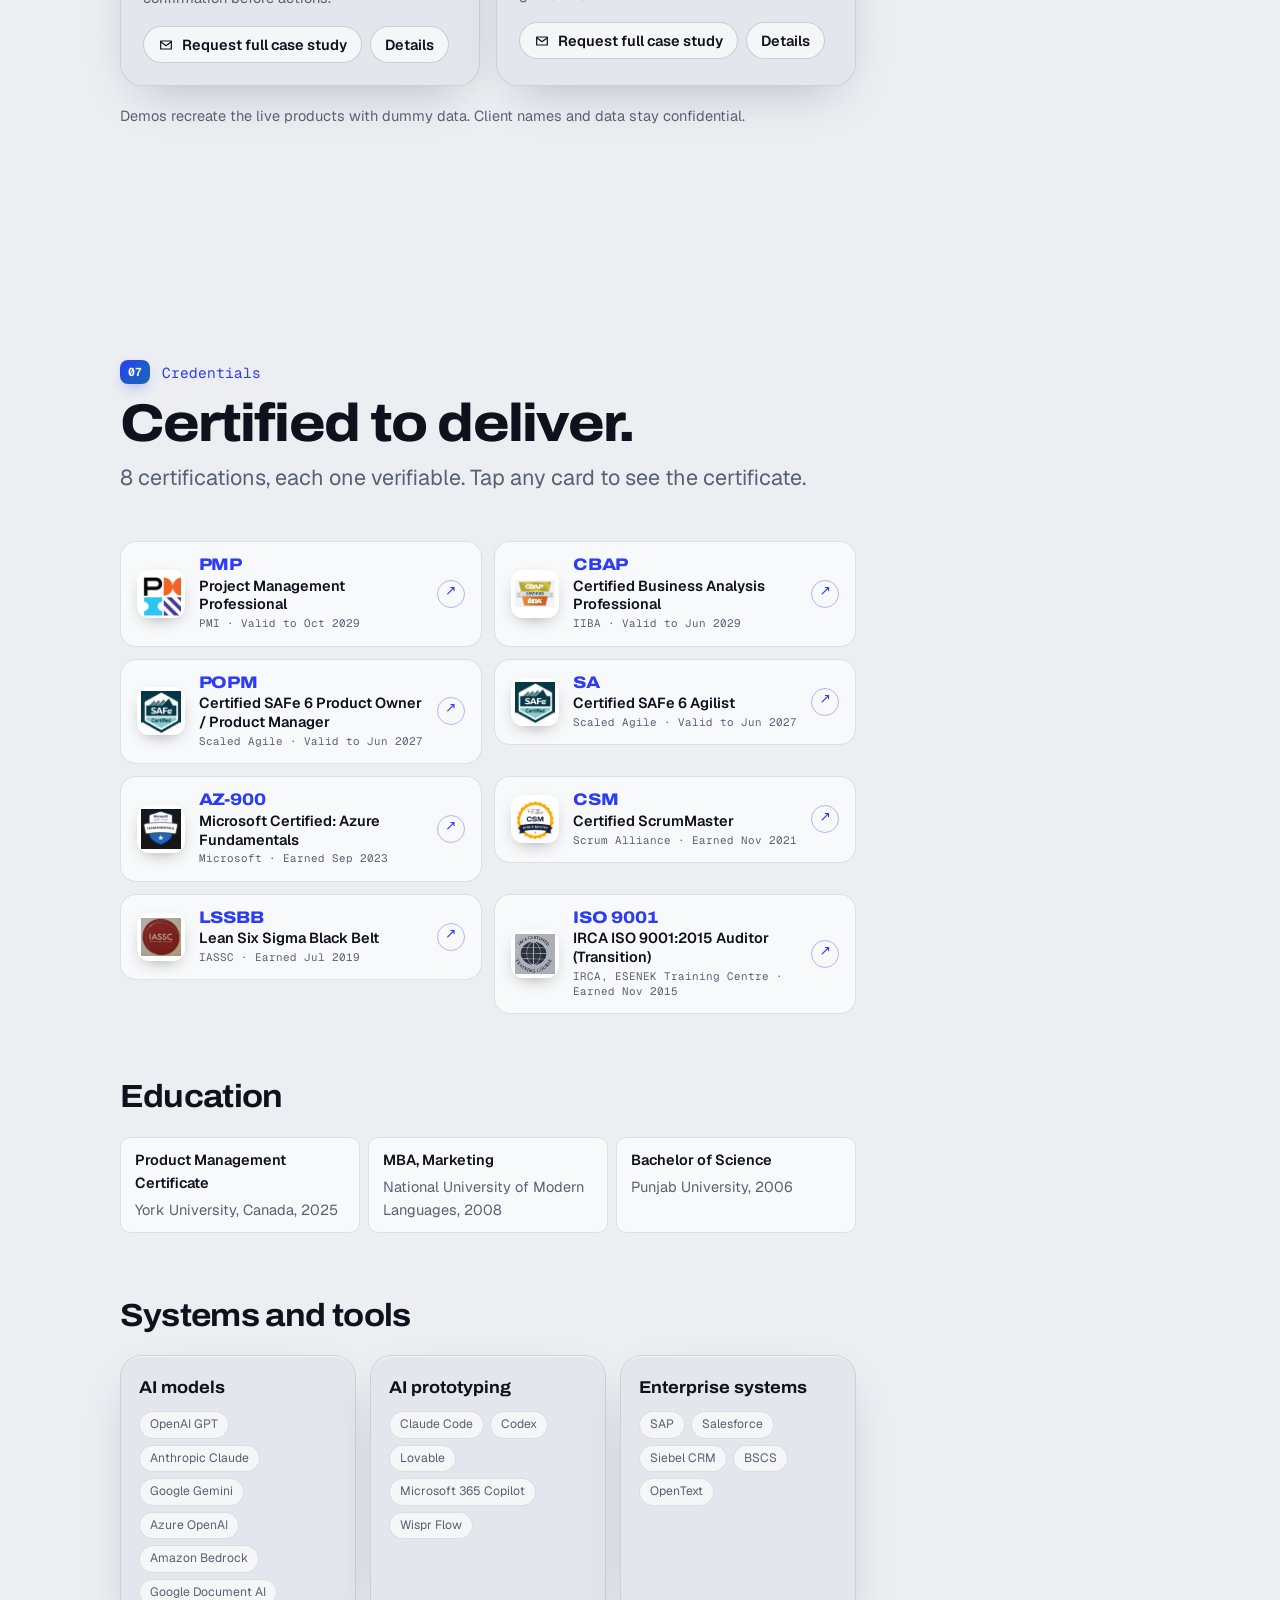
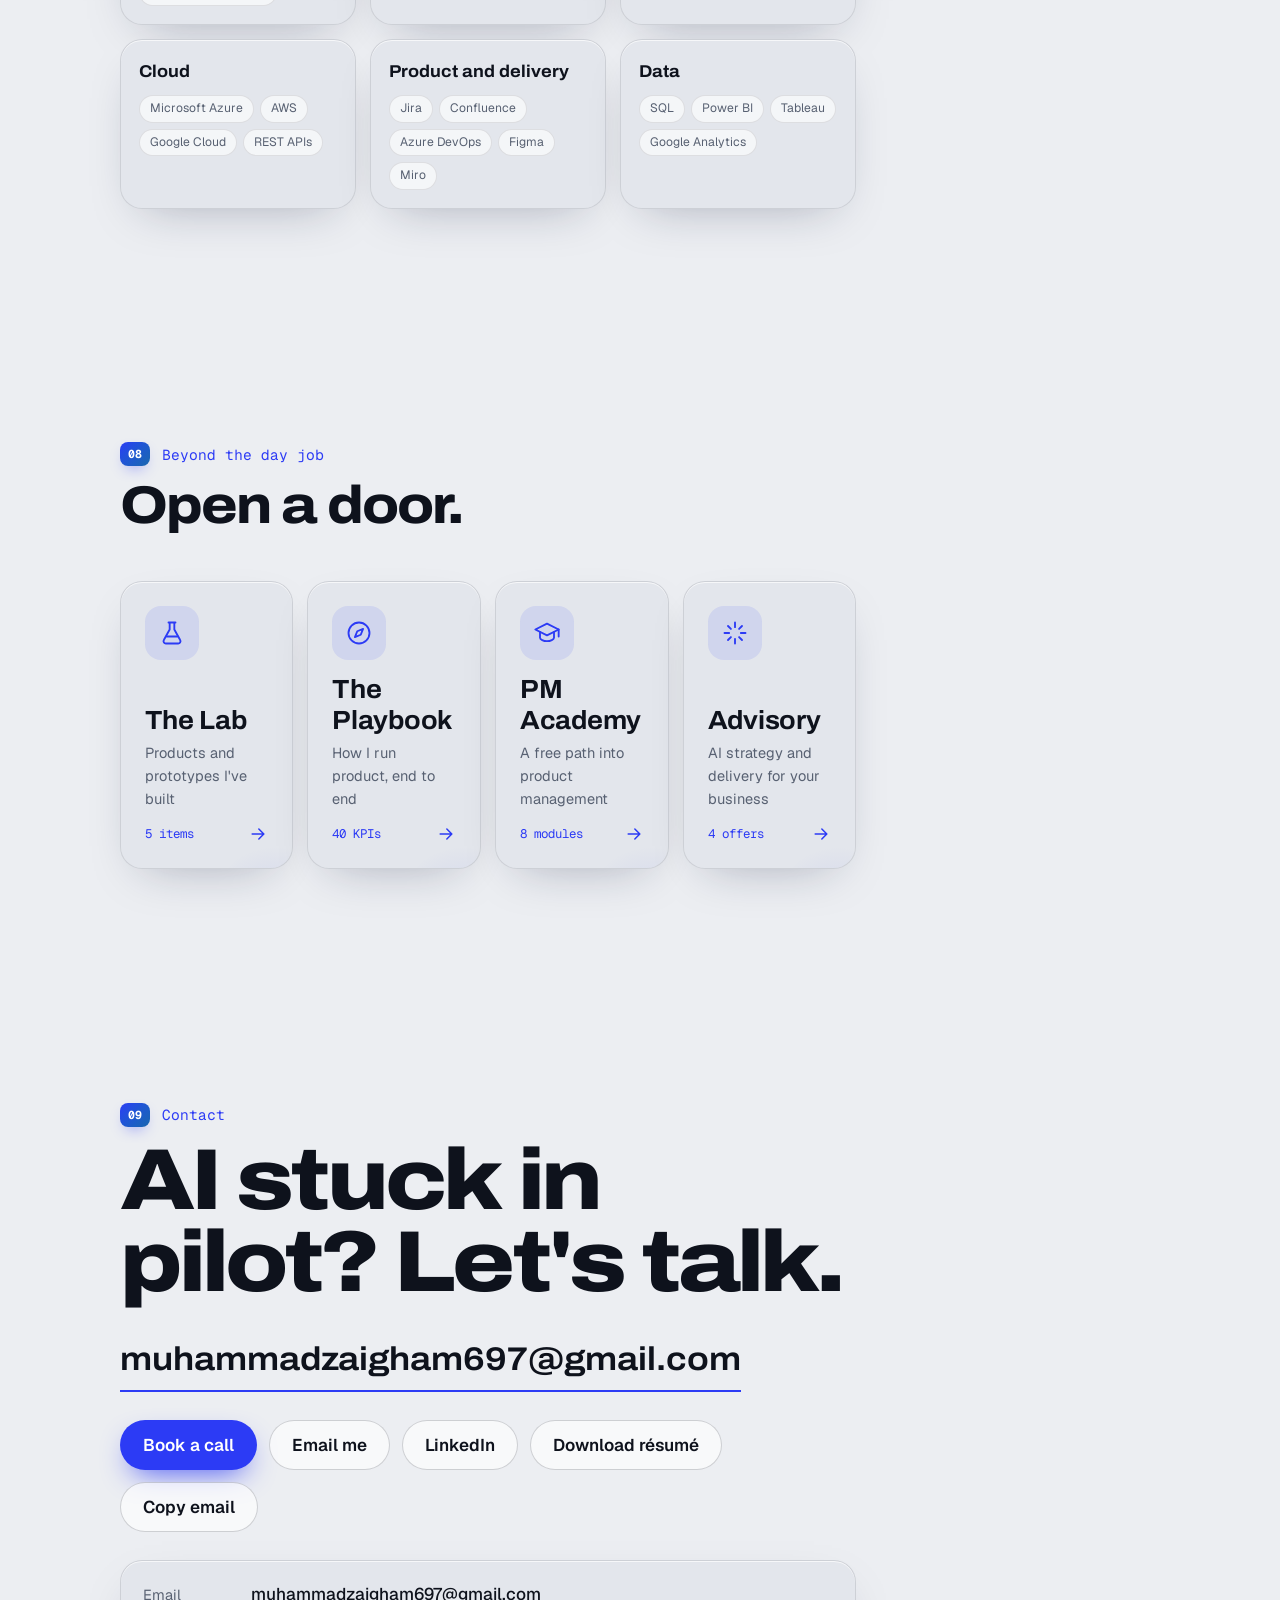
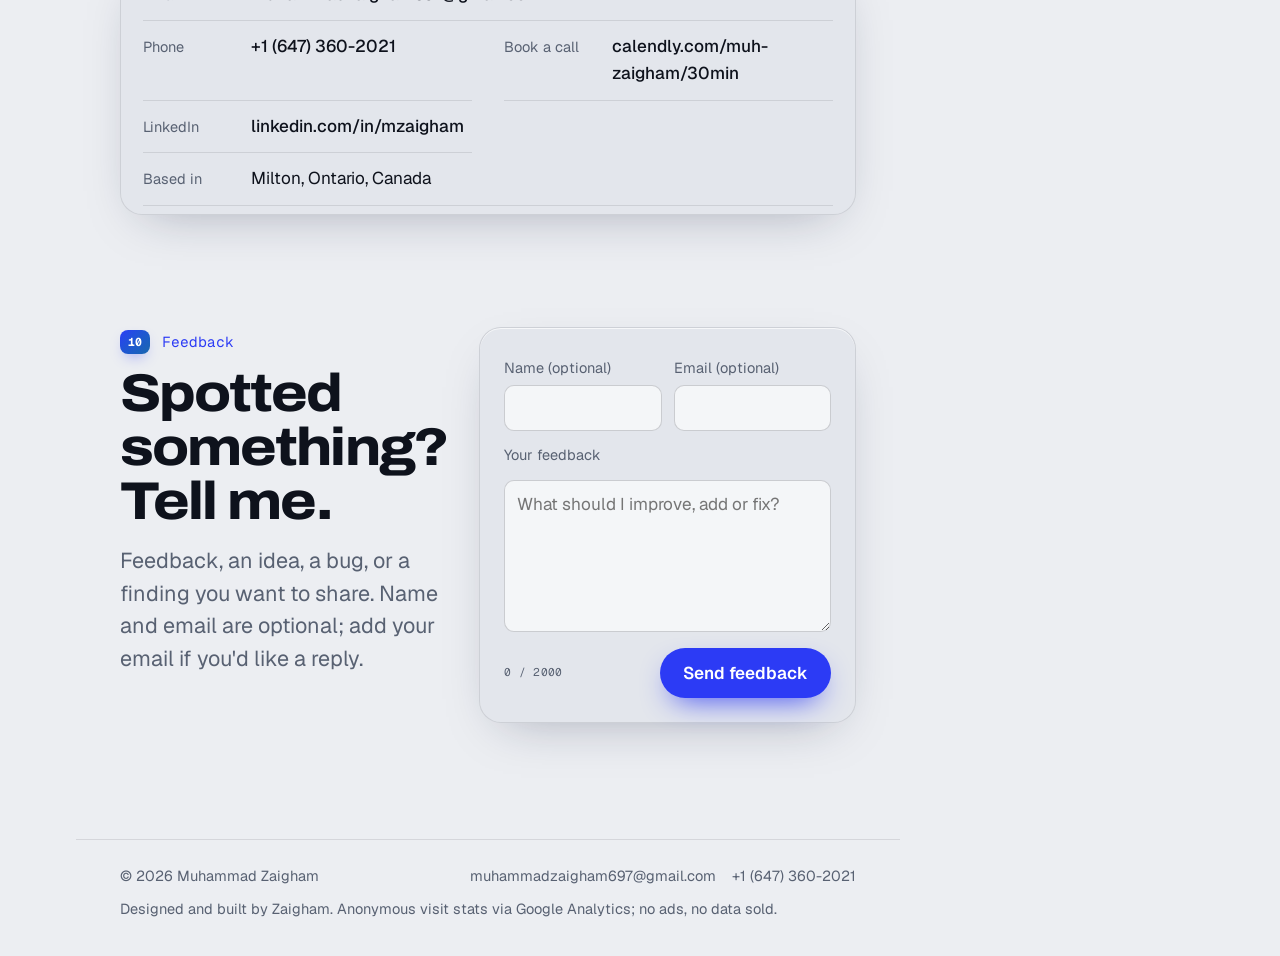
==== commit 5c579d0d: "Bump content and assistant versions" ====
--- a/index.html
+++ b/index.html
@@ -385,9 +385,9 @@
 <div class="toast" id="toast" role="status" hidden></div>
 
 <script src="assets/js/vendor/three.min.js"></script>
-<script src="assets/js/content.js?v=12"></script>
+<script src="assets/js/content.js?v=13"></script>
 <script src="assets/js/scene.js?v=12"></script>
-<script src="assets/js/assistant.js?v=12"></script>
+<script src="assets/js/assistant.js?v=13"></script>
 <script src="assets/js/app.js?v=13"></script>
 <script src="assets/js/analytics.js?v=12"></script>
 <!--PAGE-END-->
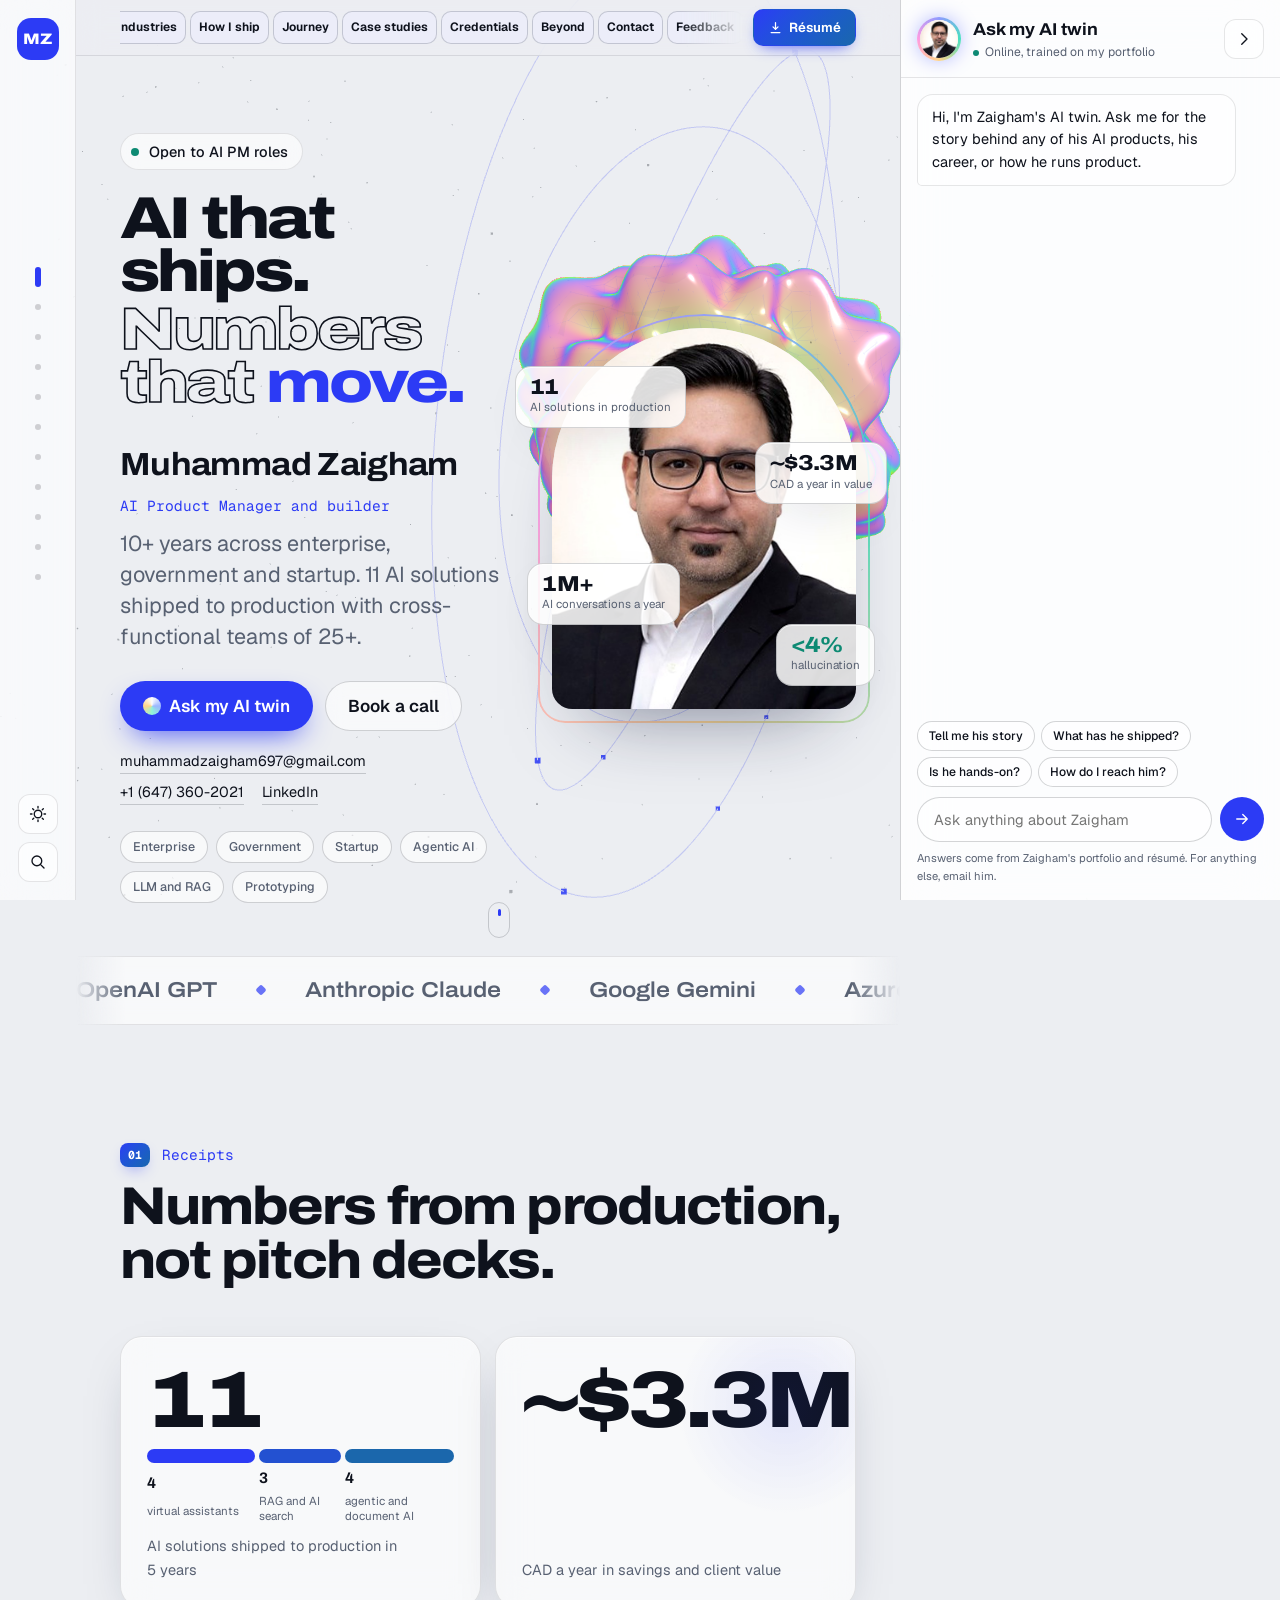
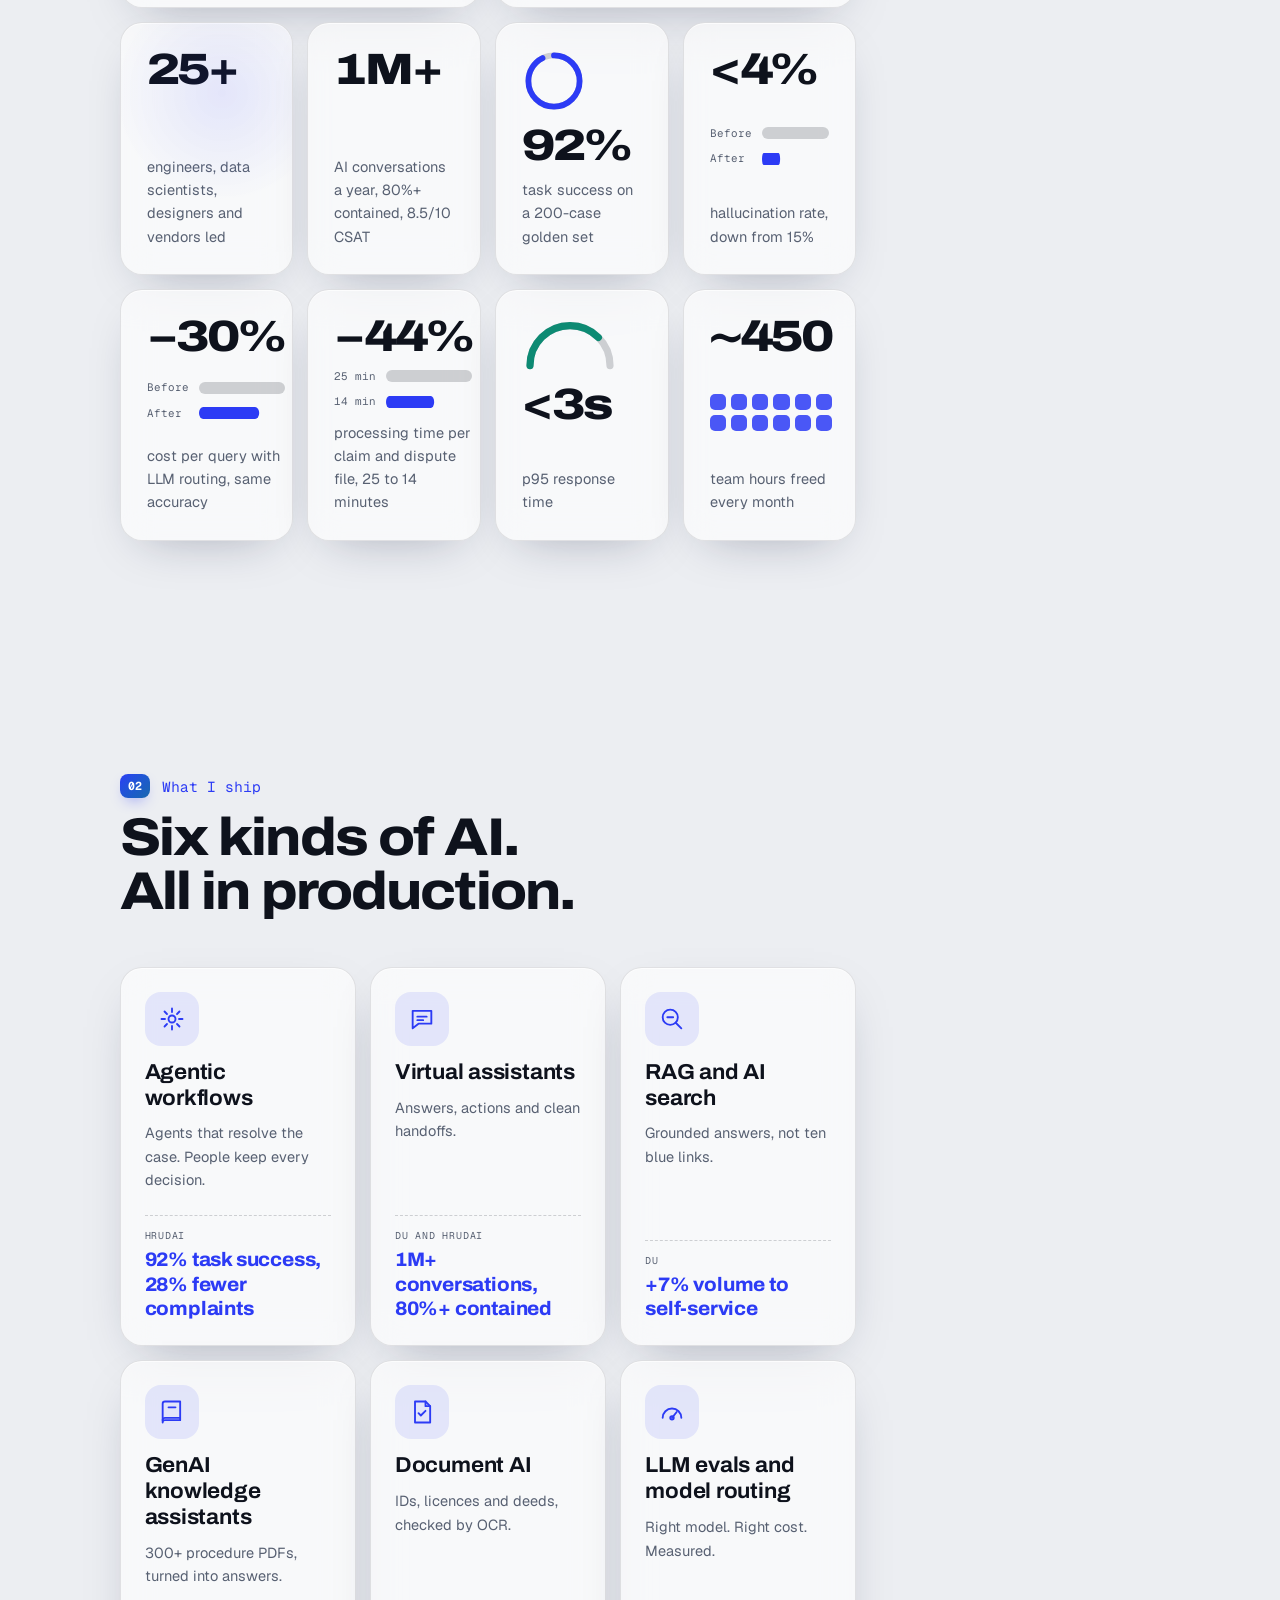
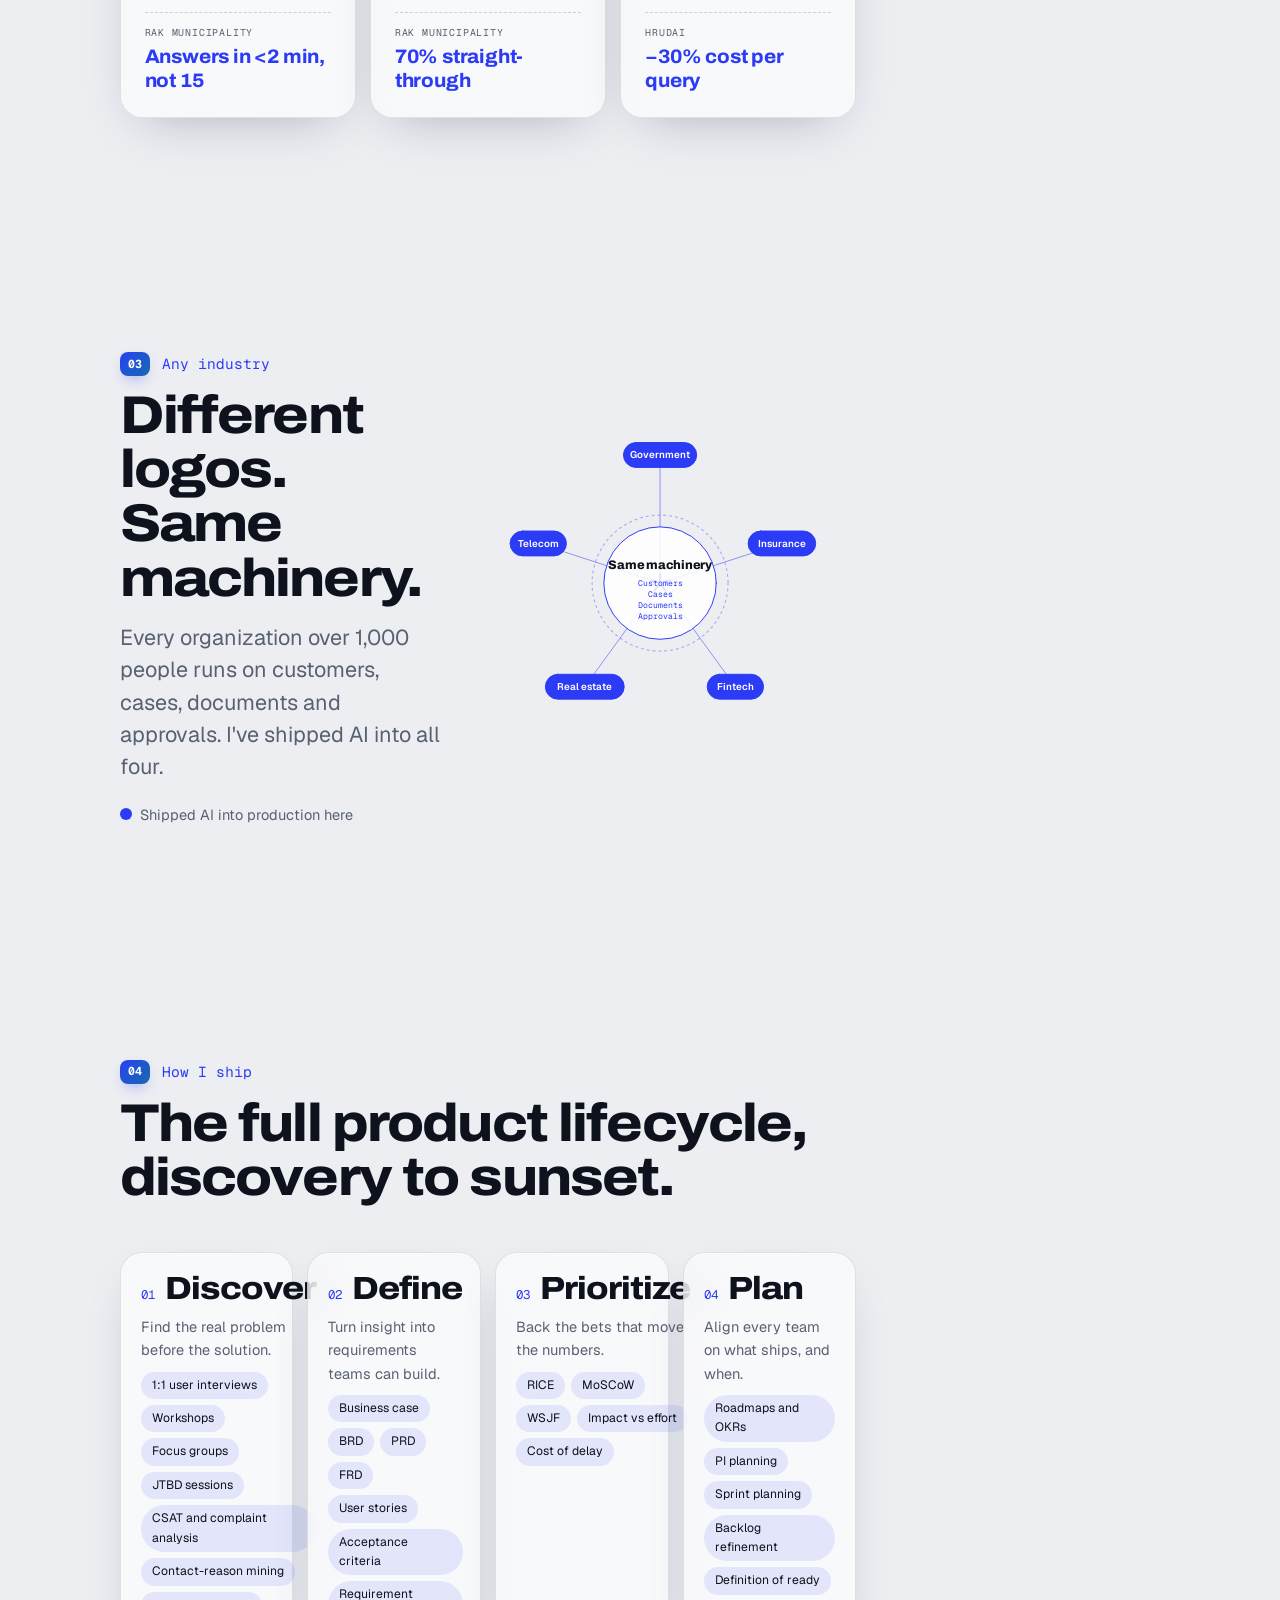
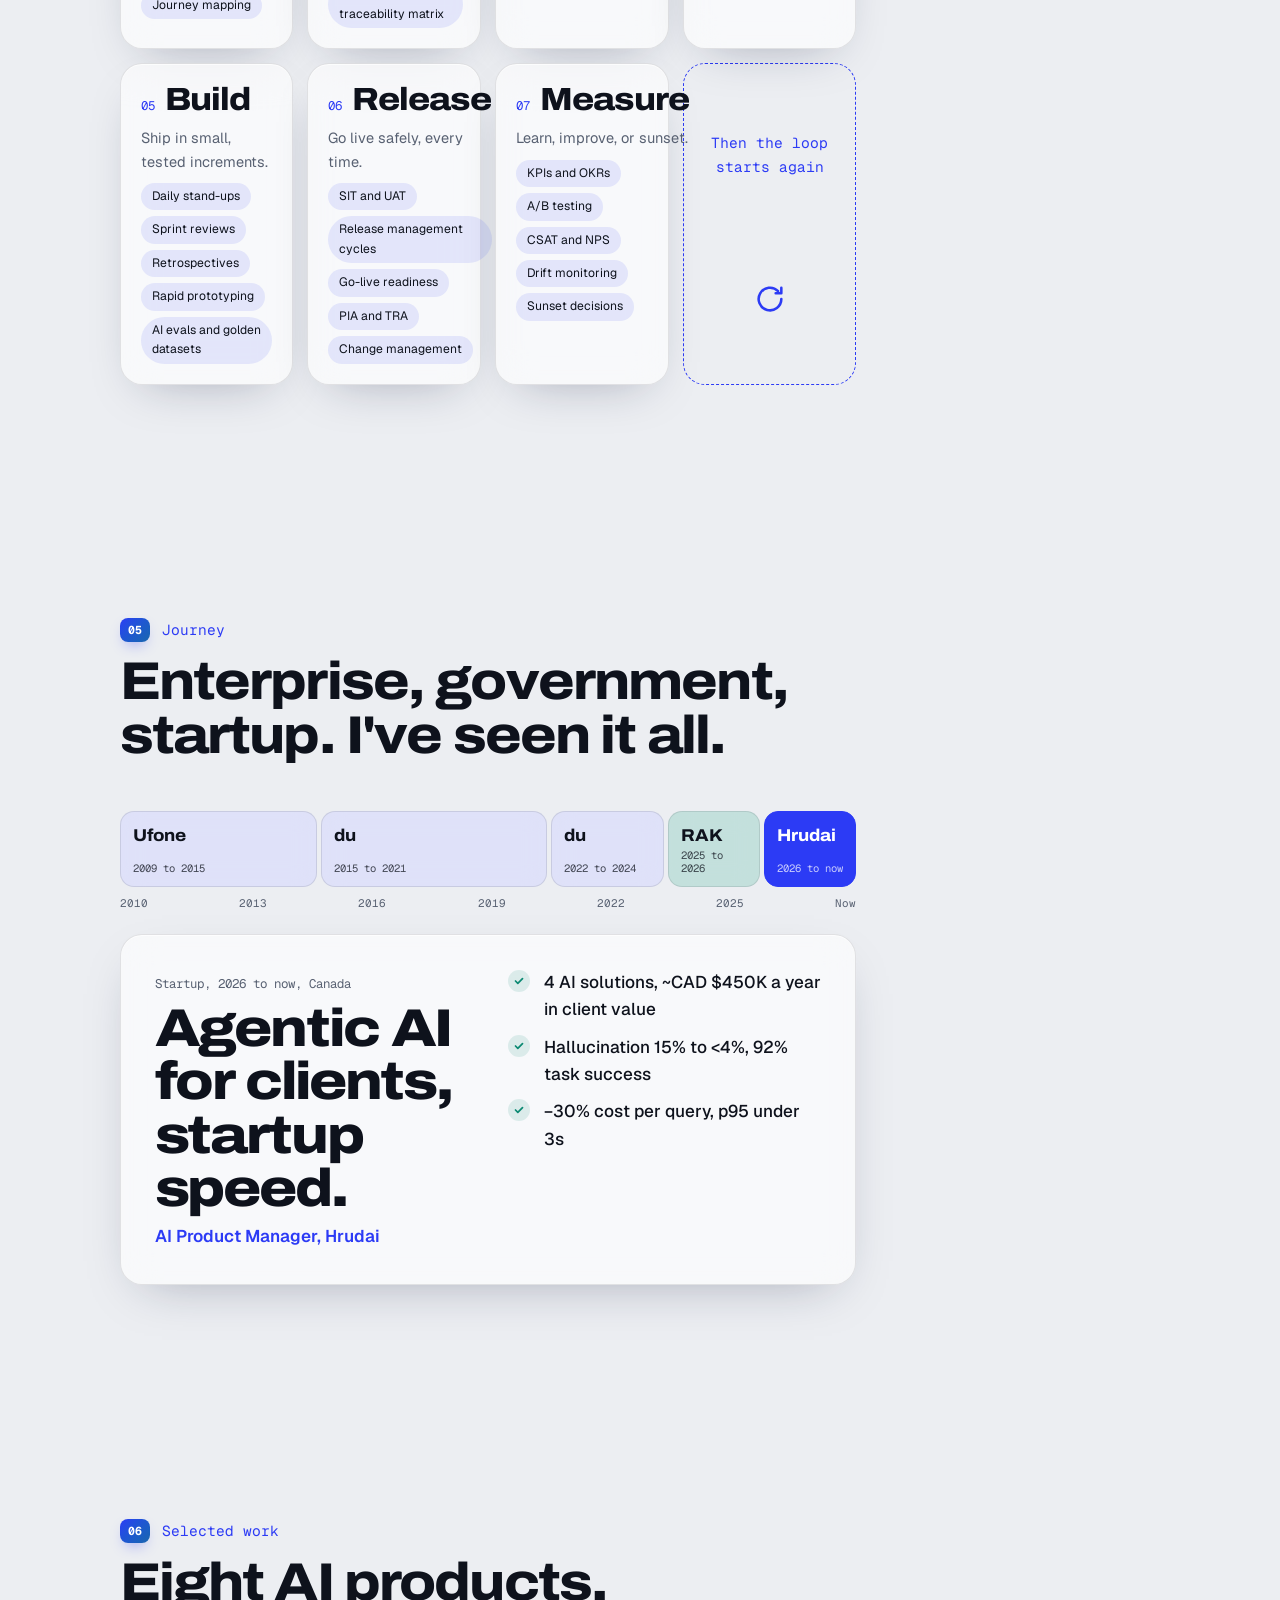
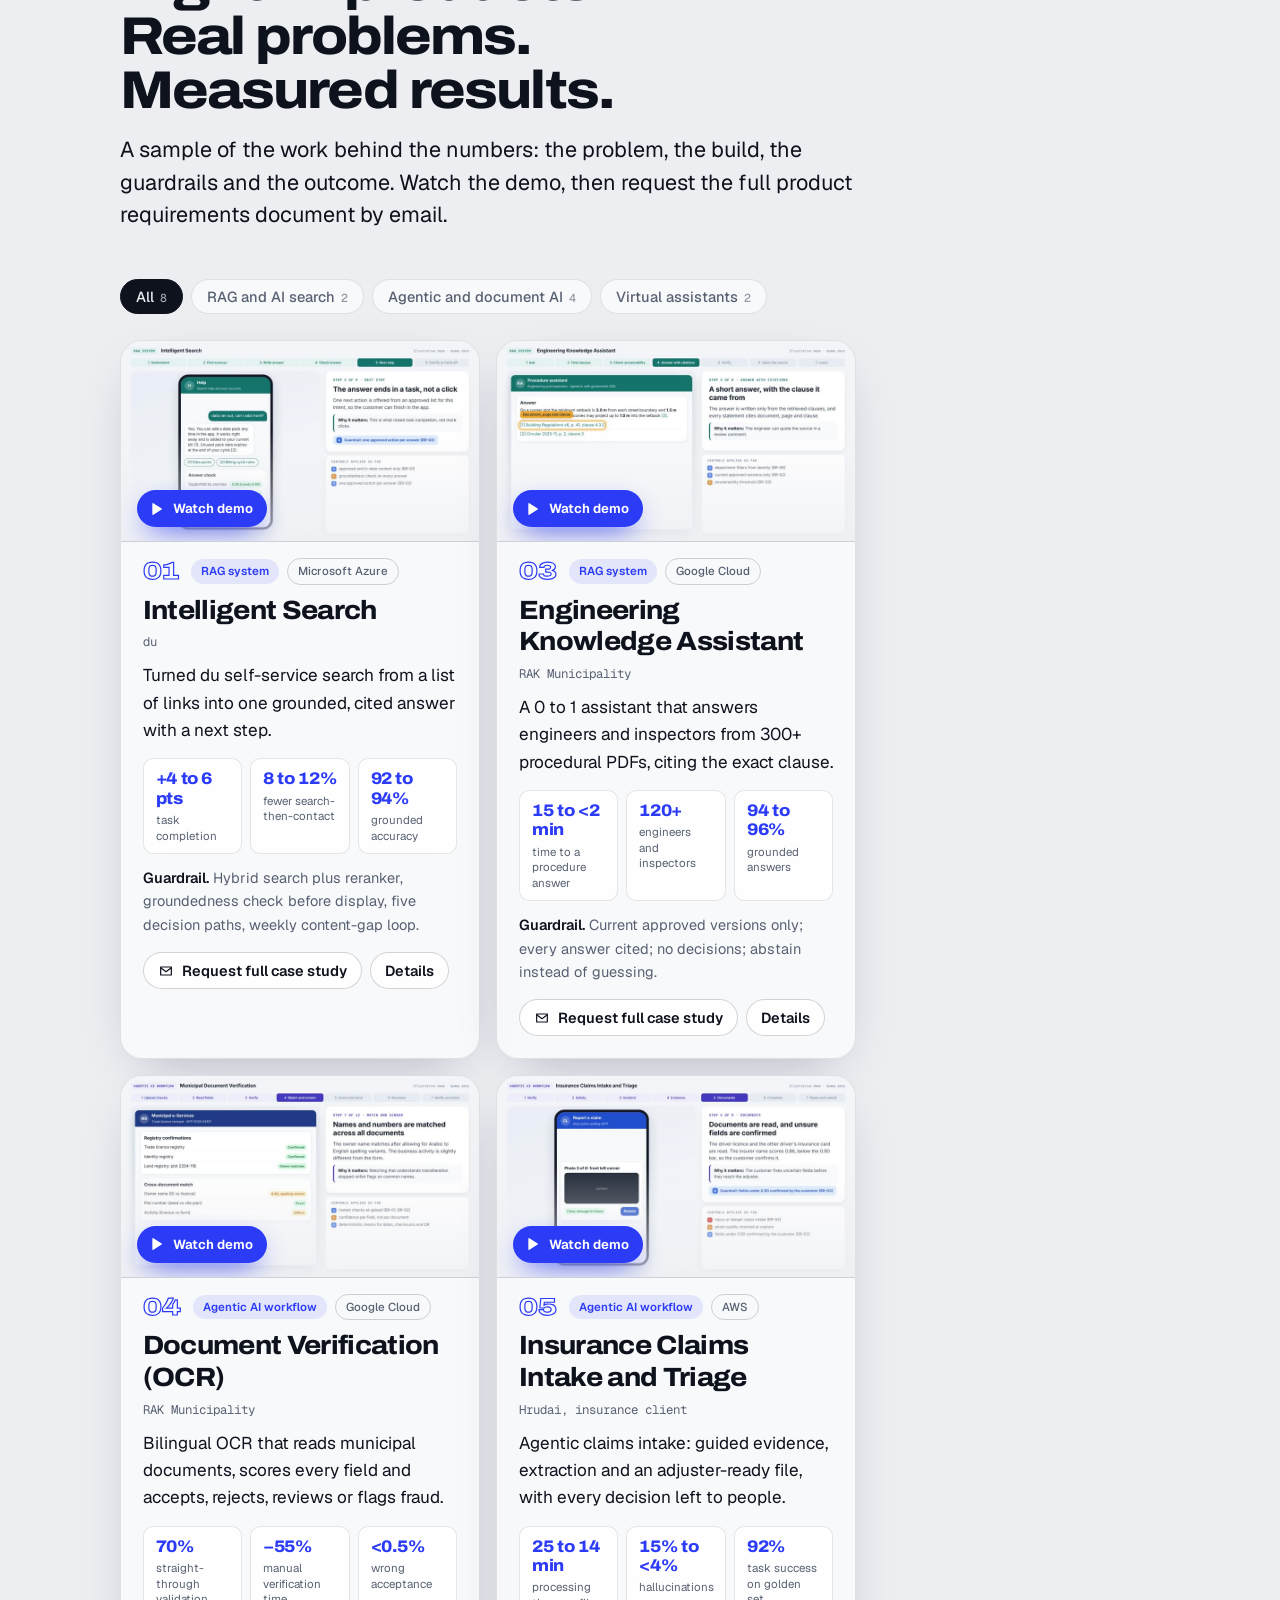
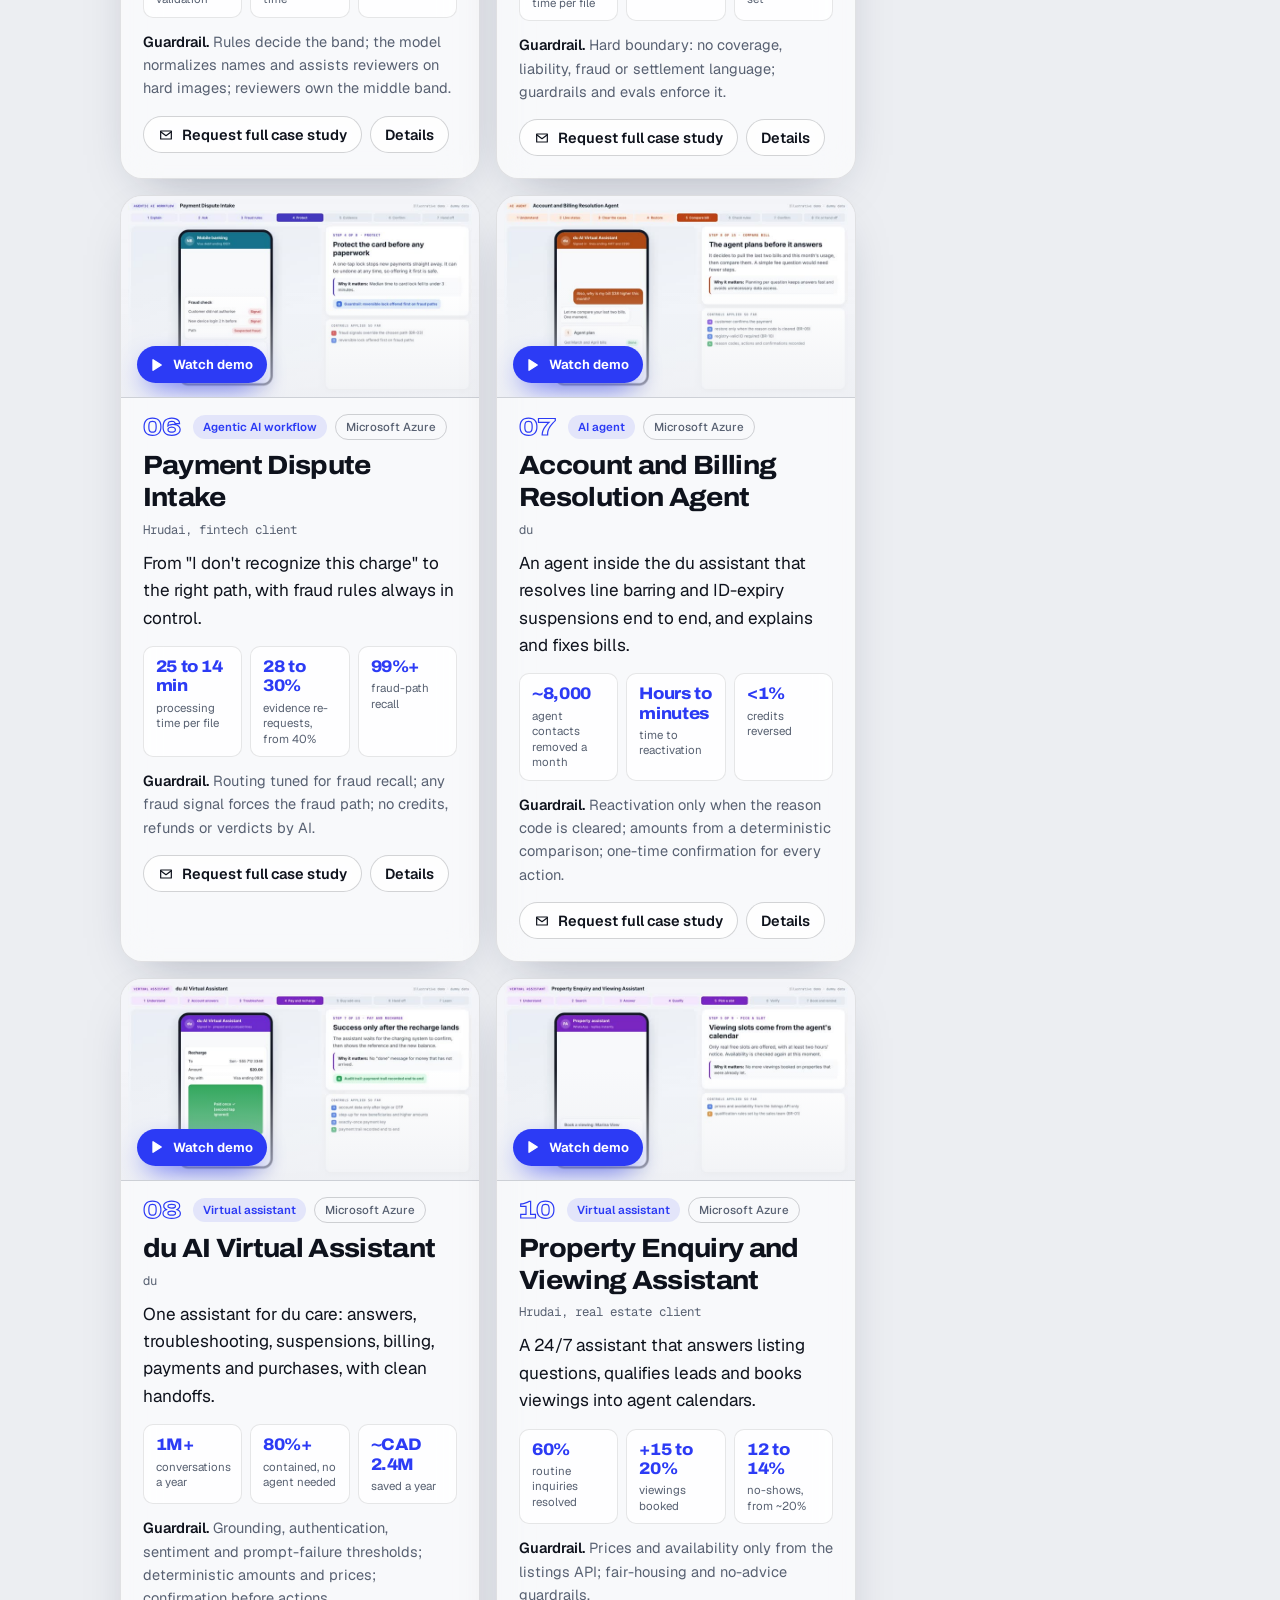
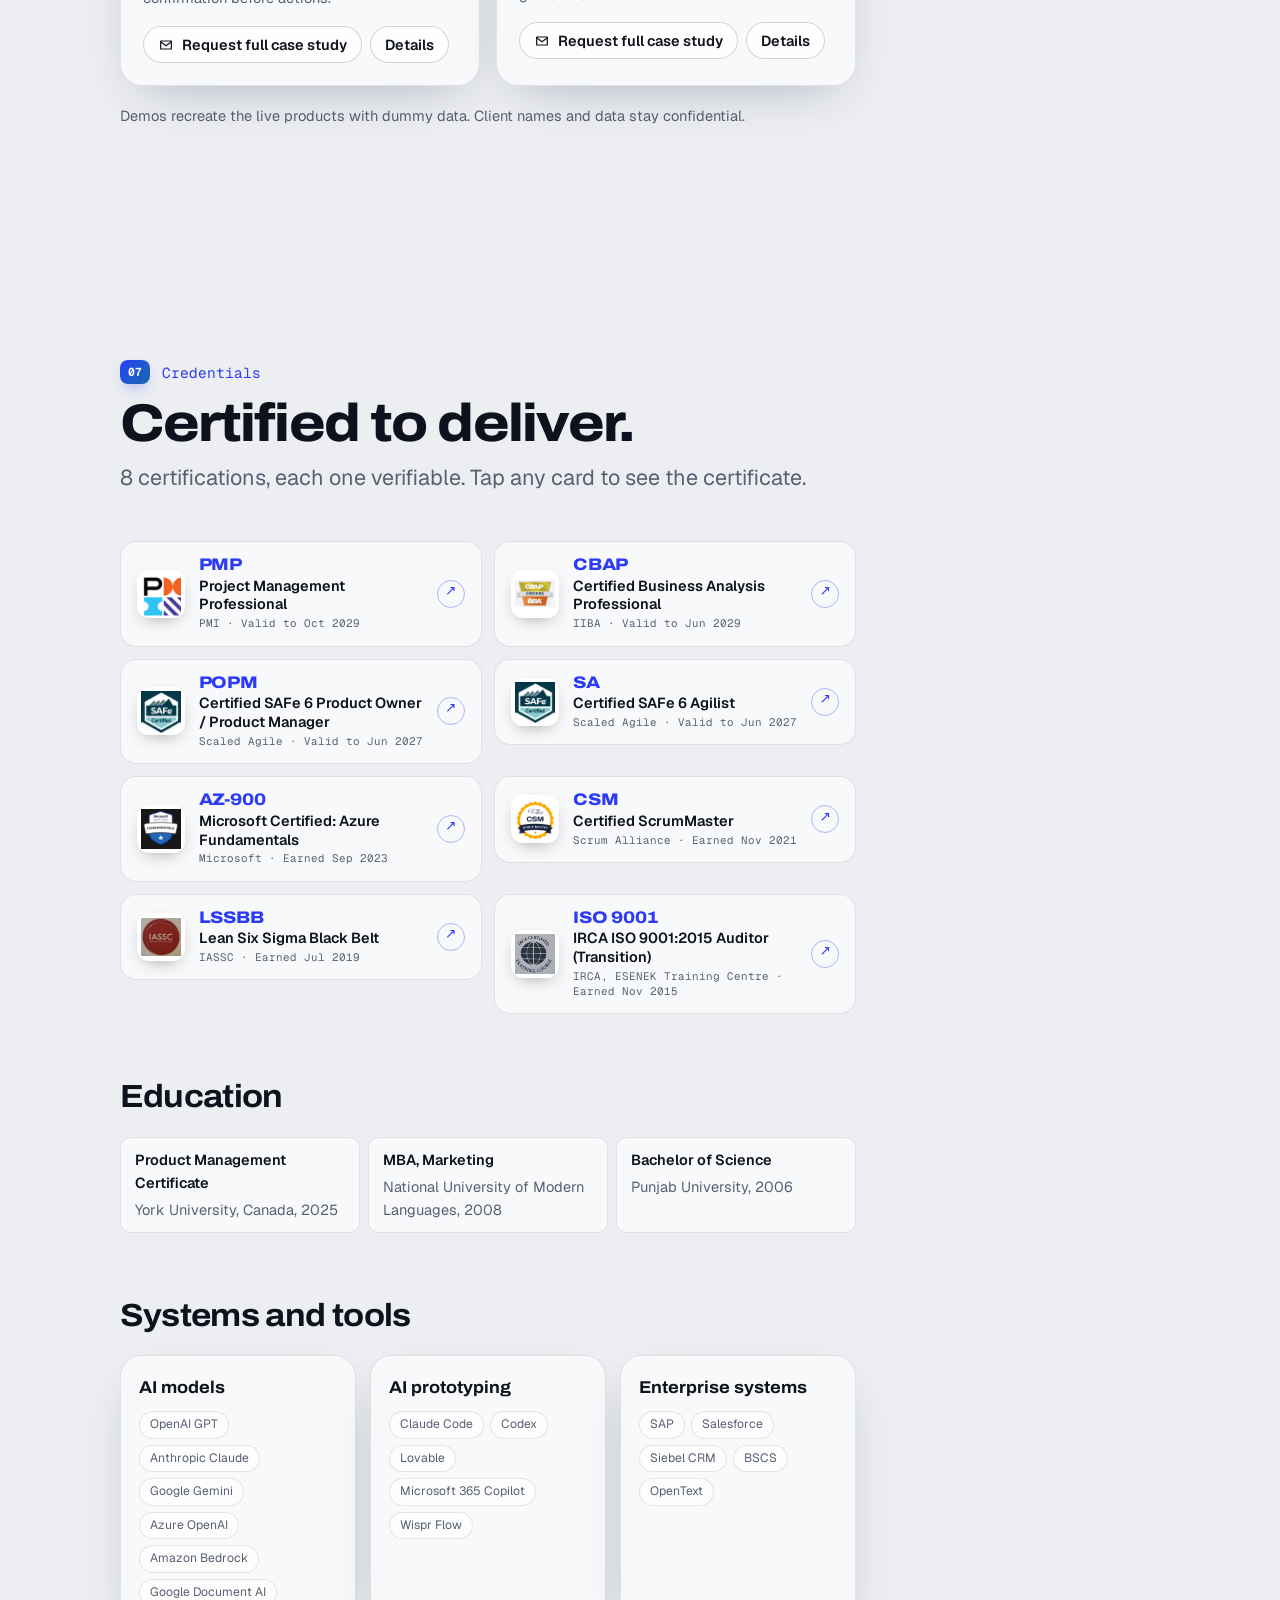
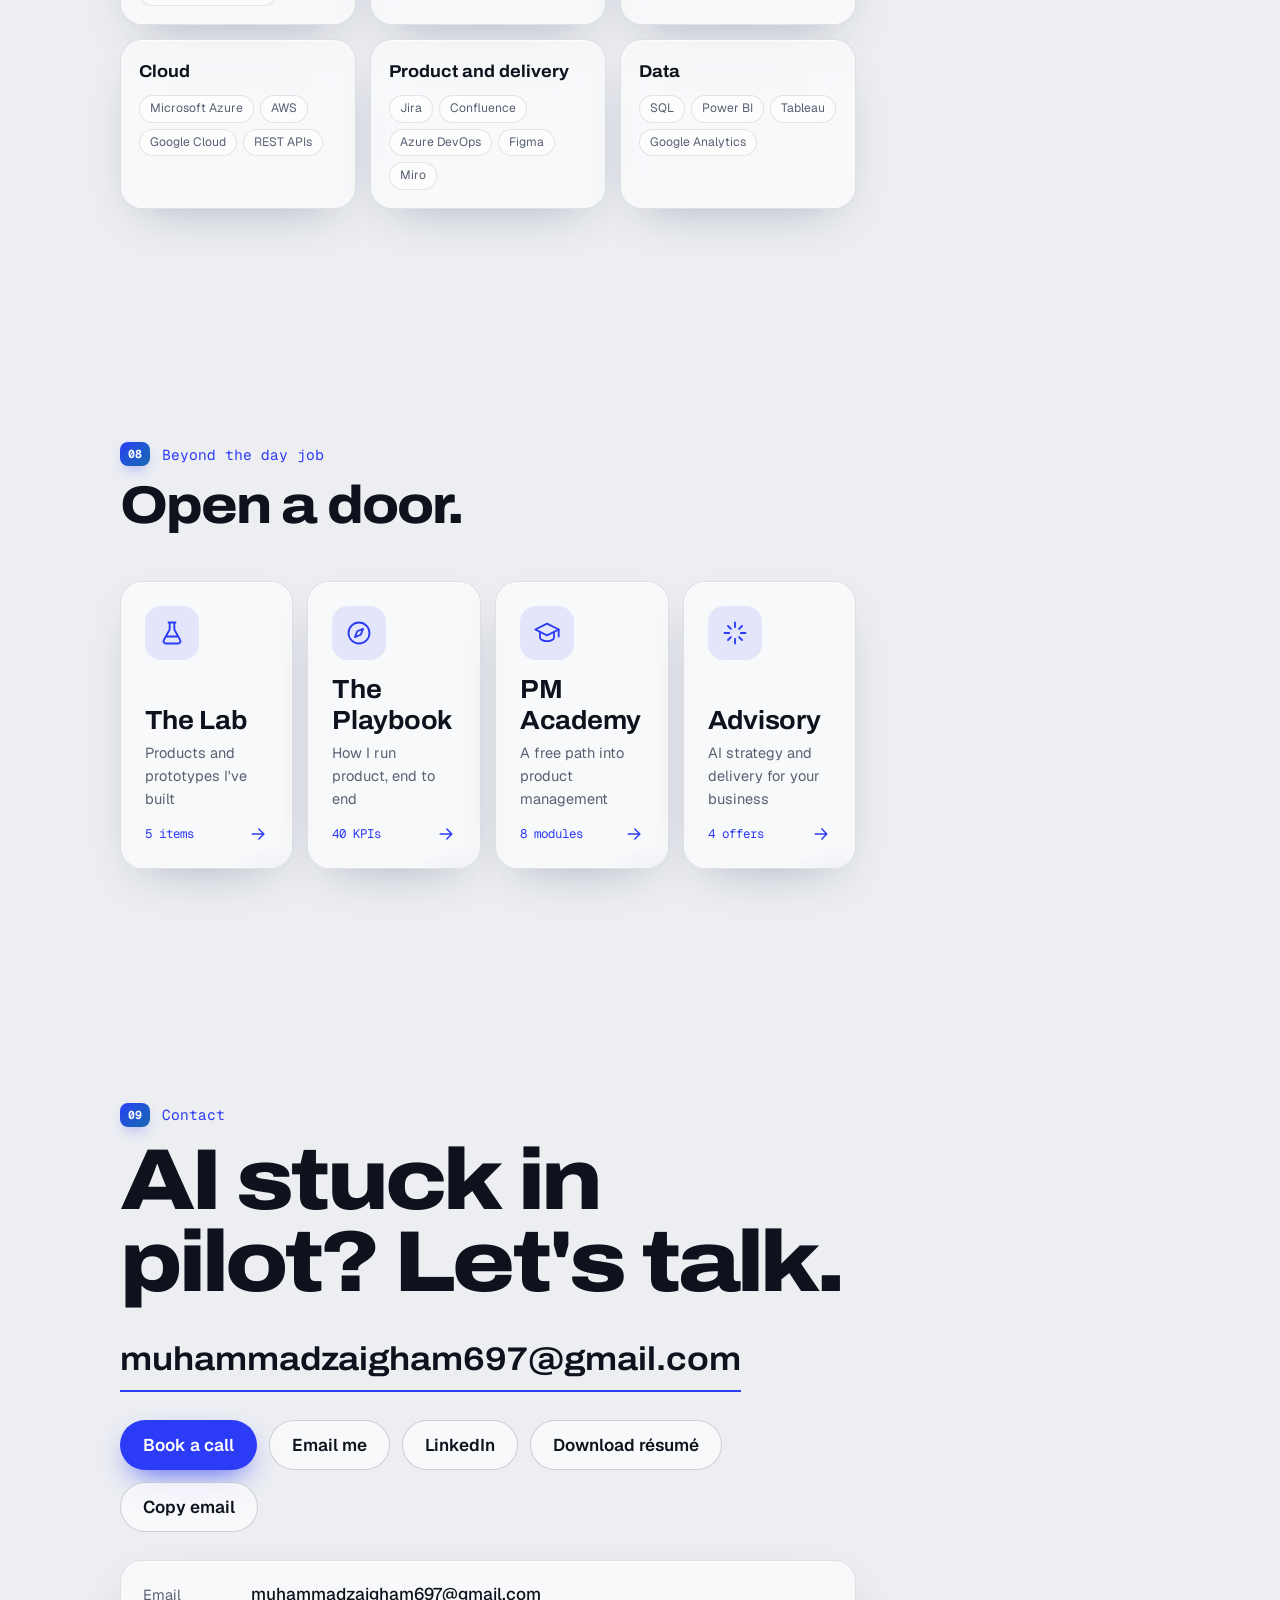
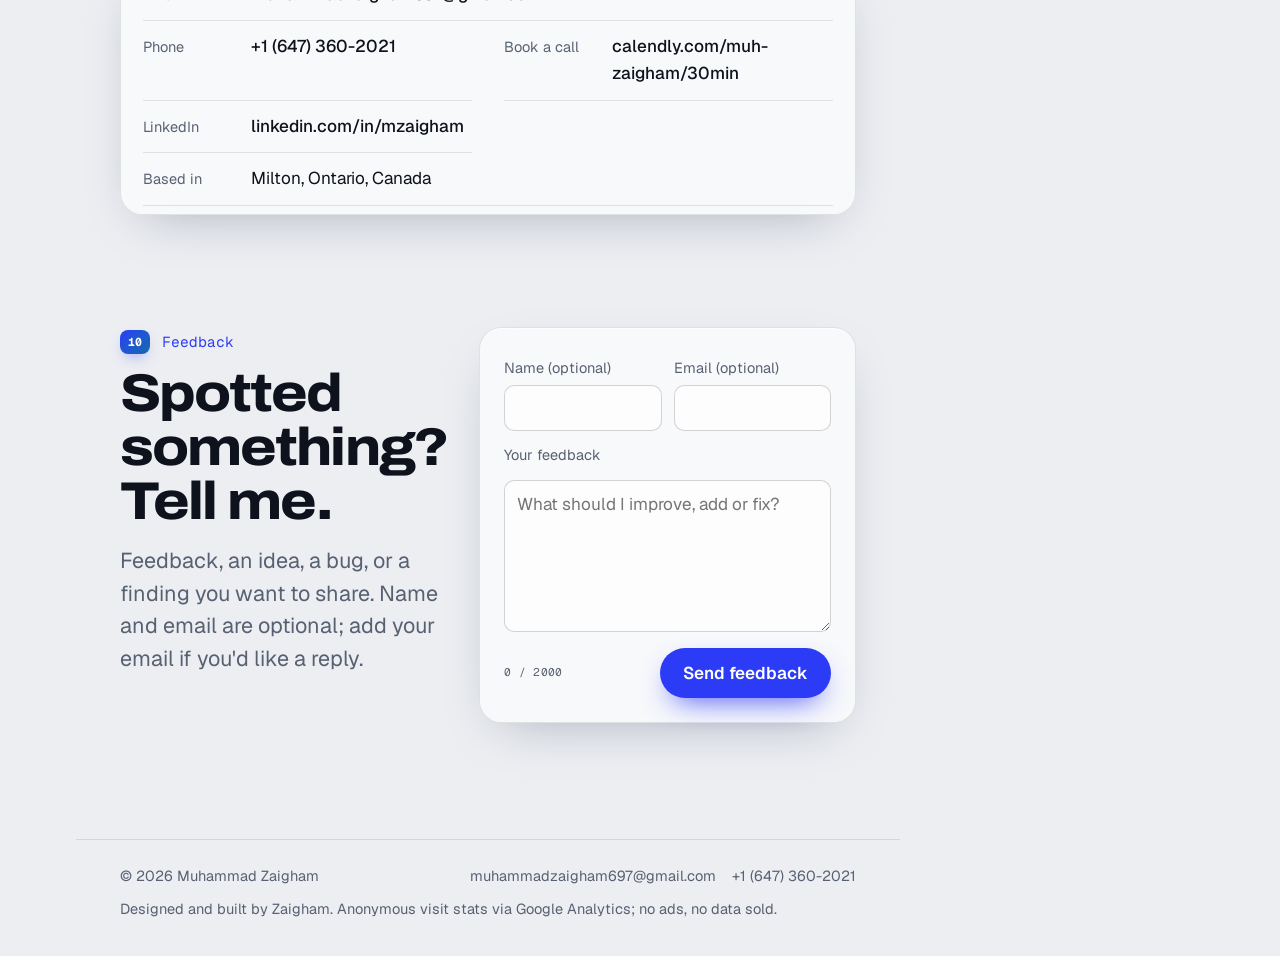
==== commit 359d4ce6: "Bump content and assistant versions" ====
--- a/index.html
+++ b/index.html
@@ -385,9 +385,9 @@
 <div class="toast" id="toast" role="status" hidden></div>
 
 <script src="assets/js/vendor/three.min.js"></script>
-<script src="assets/js/content.js?v=13"></script>
+<script src="assets/js/content.js?v=14"></script>
 <script src="assets/js/scene.js?v=12"></script>
-<script src="assets/js/assistant.js?v=13"></script>
+<script src="assets/js/assistant.js?v=14"></script>
 <script src="assets/js/app.js?v=13"></script>
 <script src="assets/js/analytics.js?v=12"></script>
 <!--PAGE-END-->
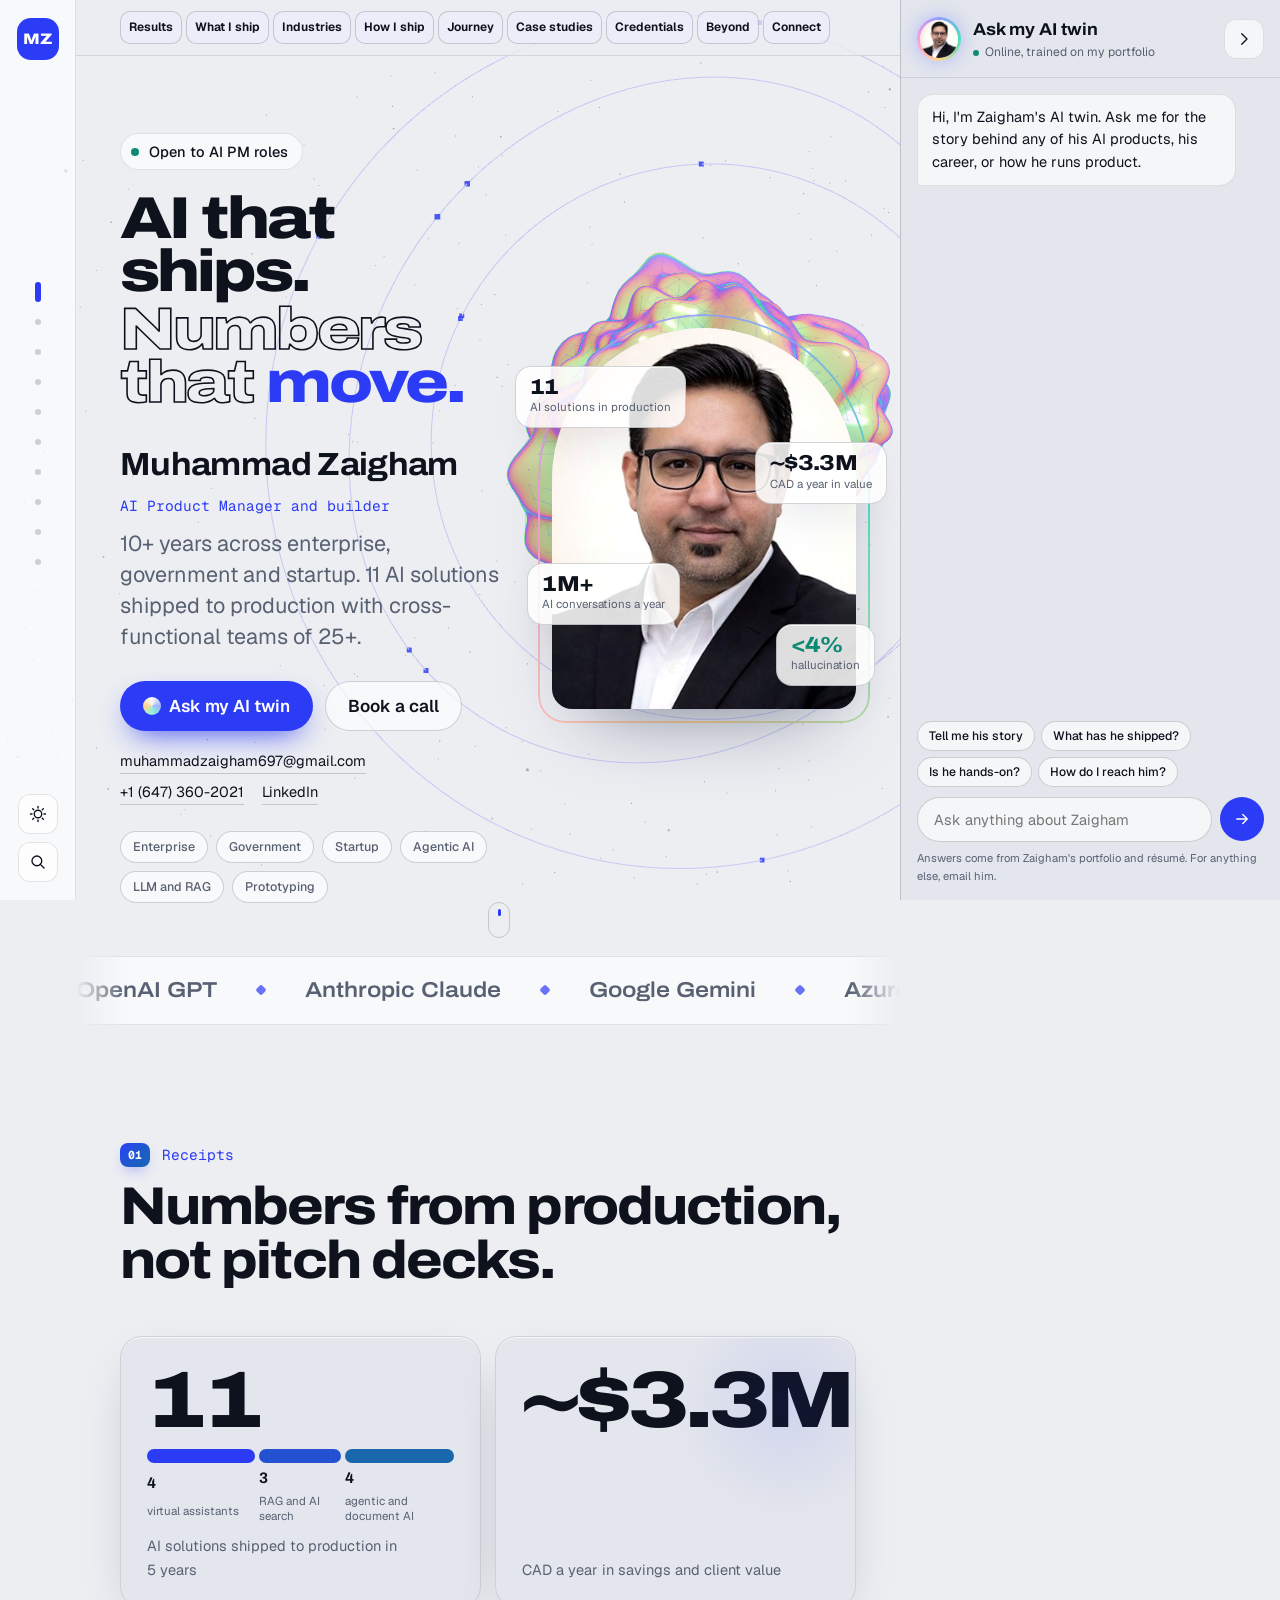
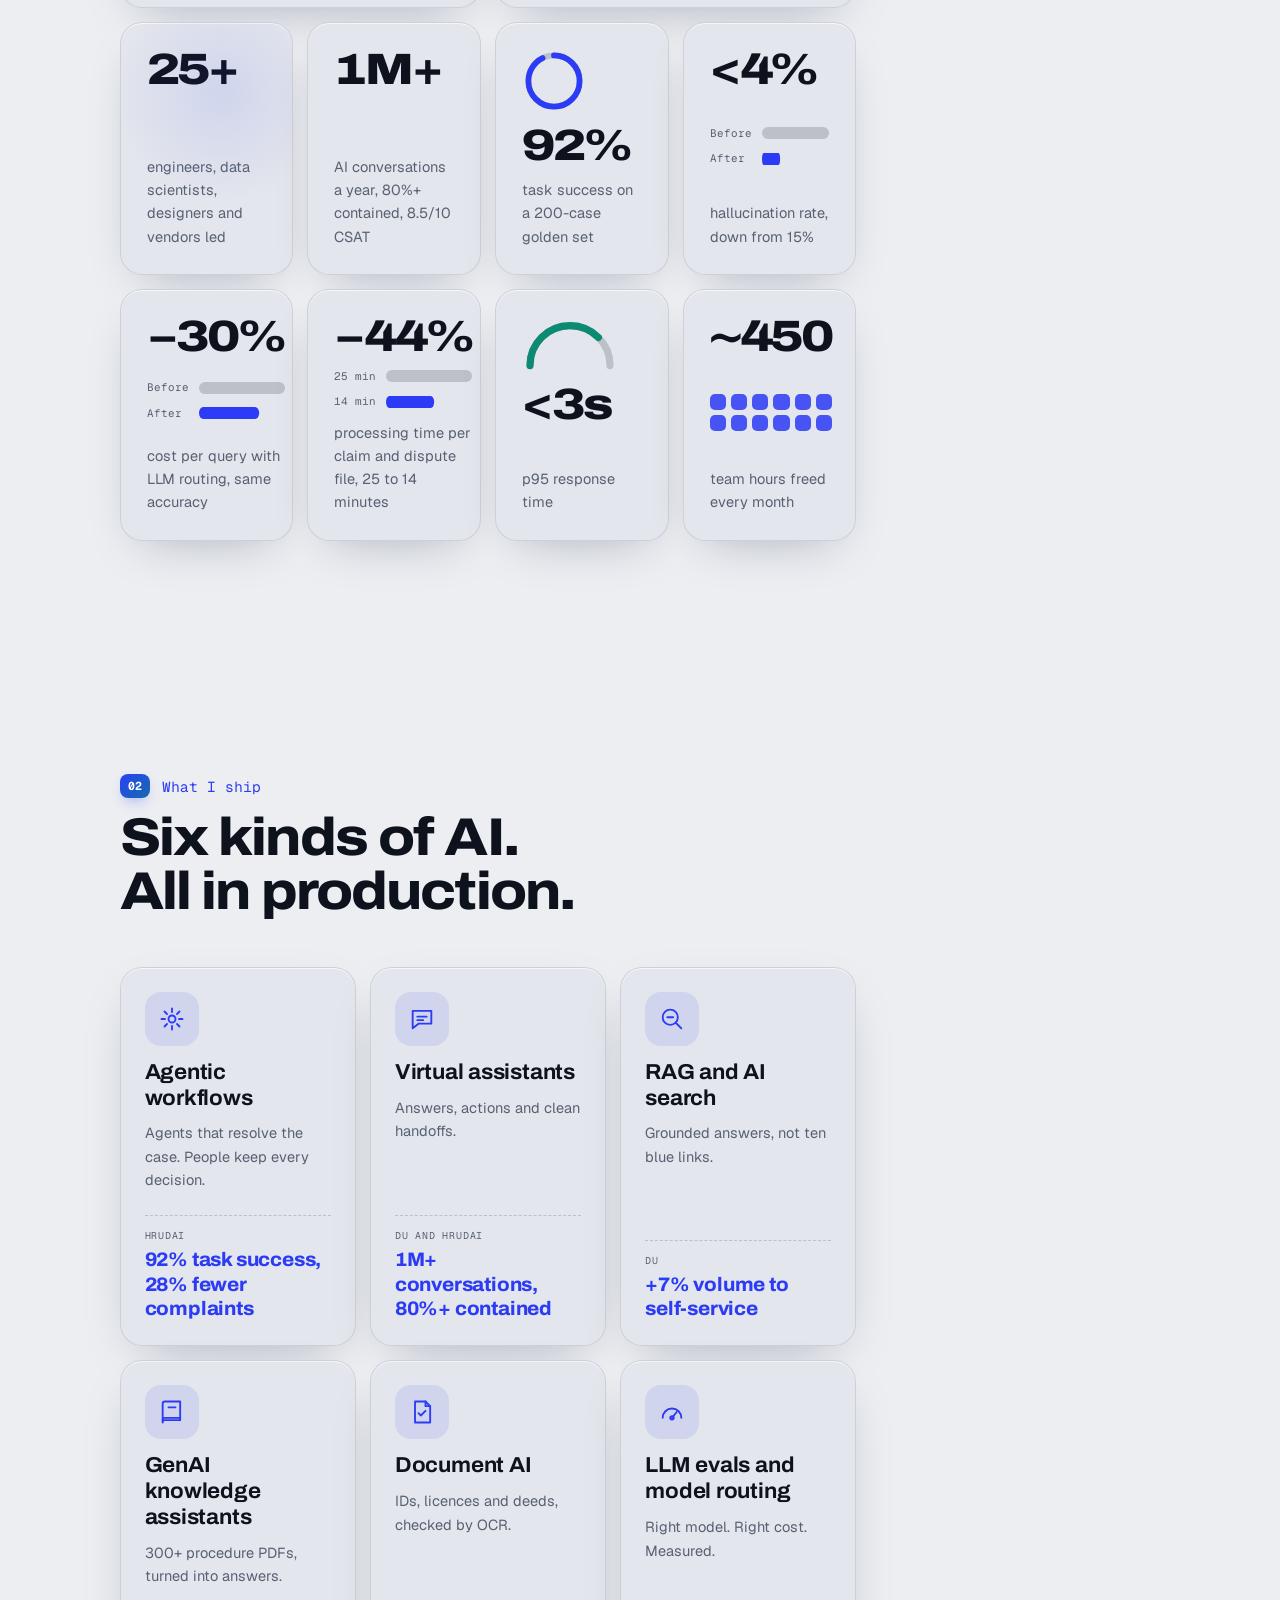
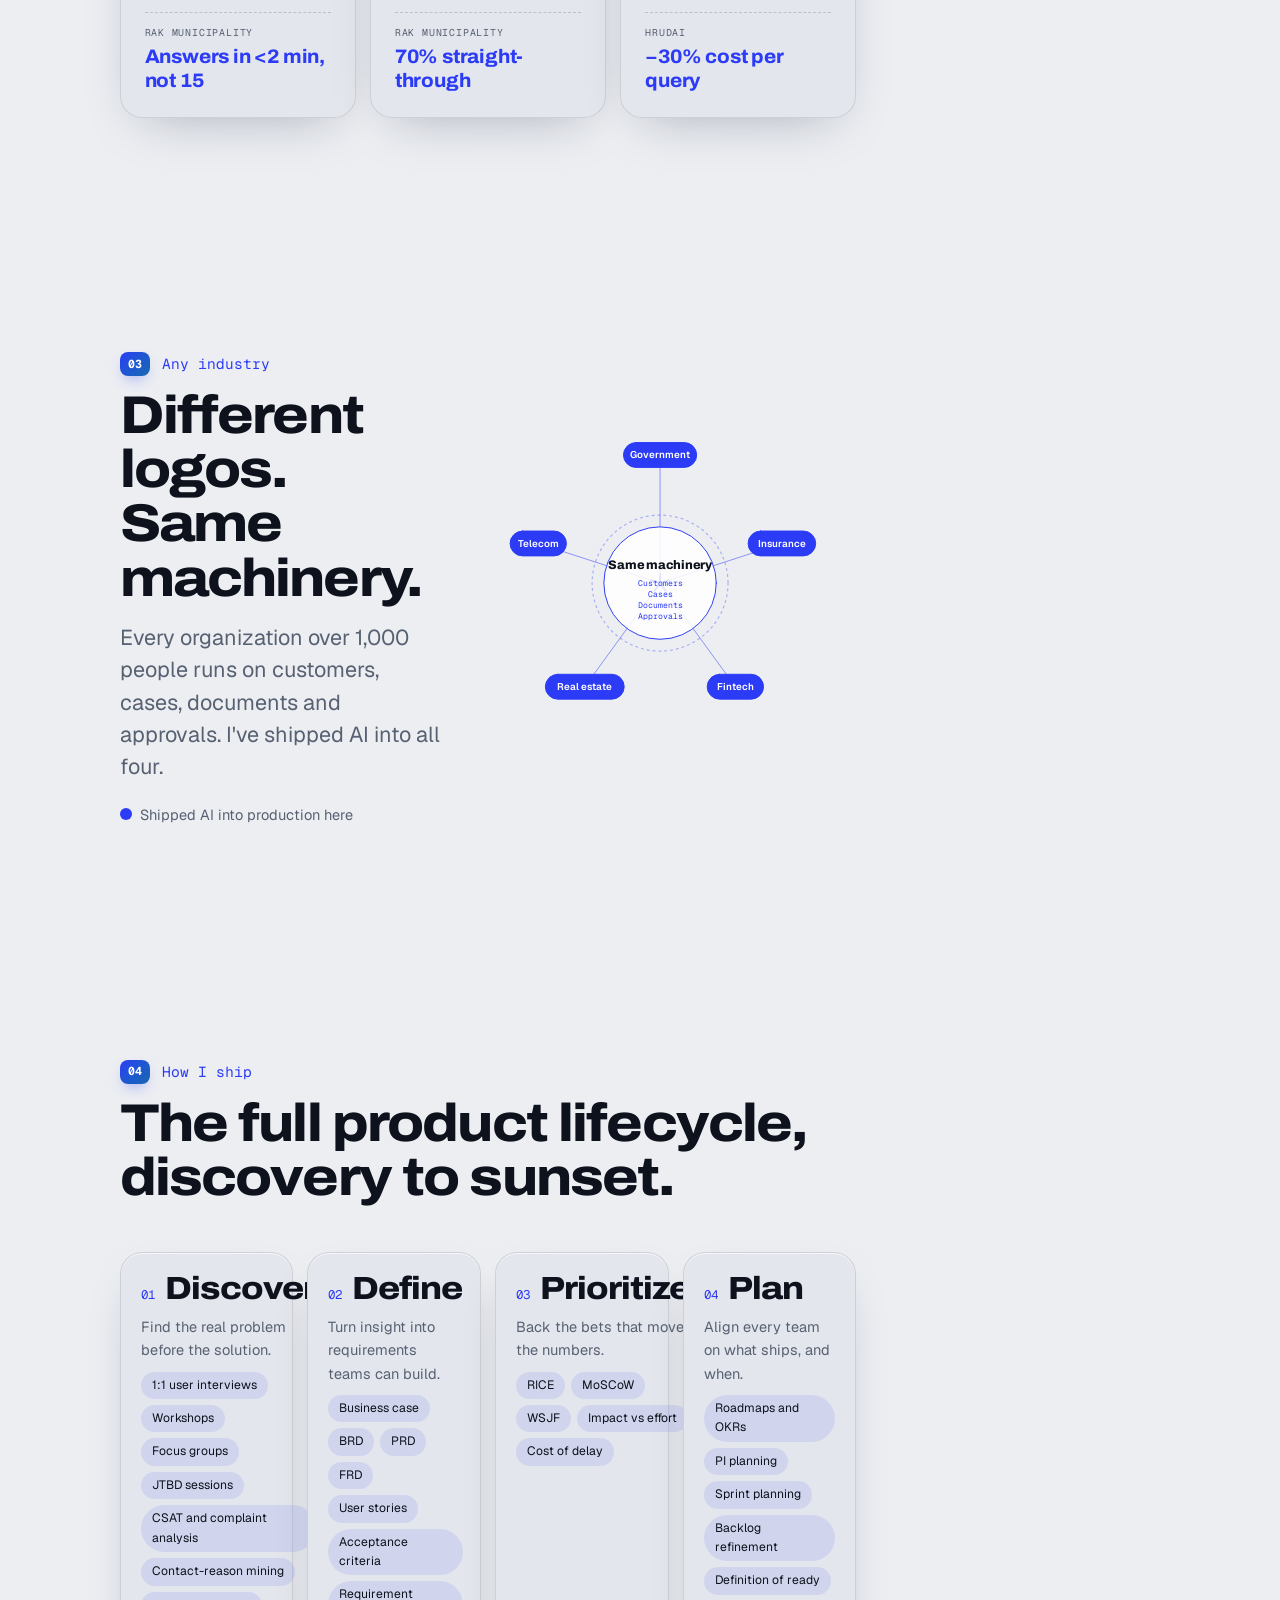
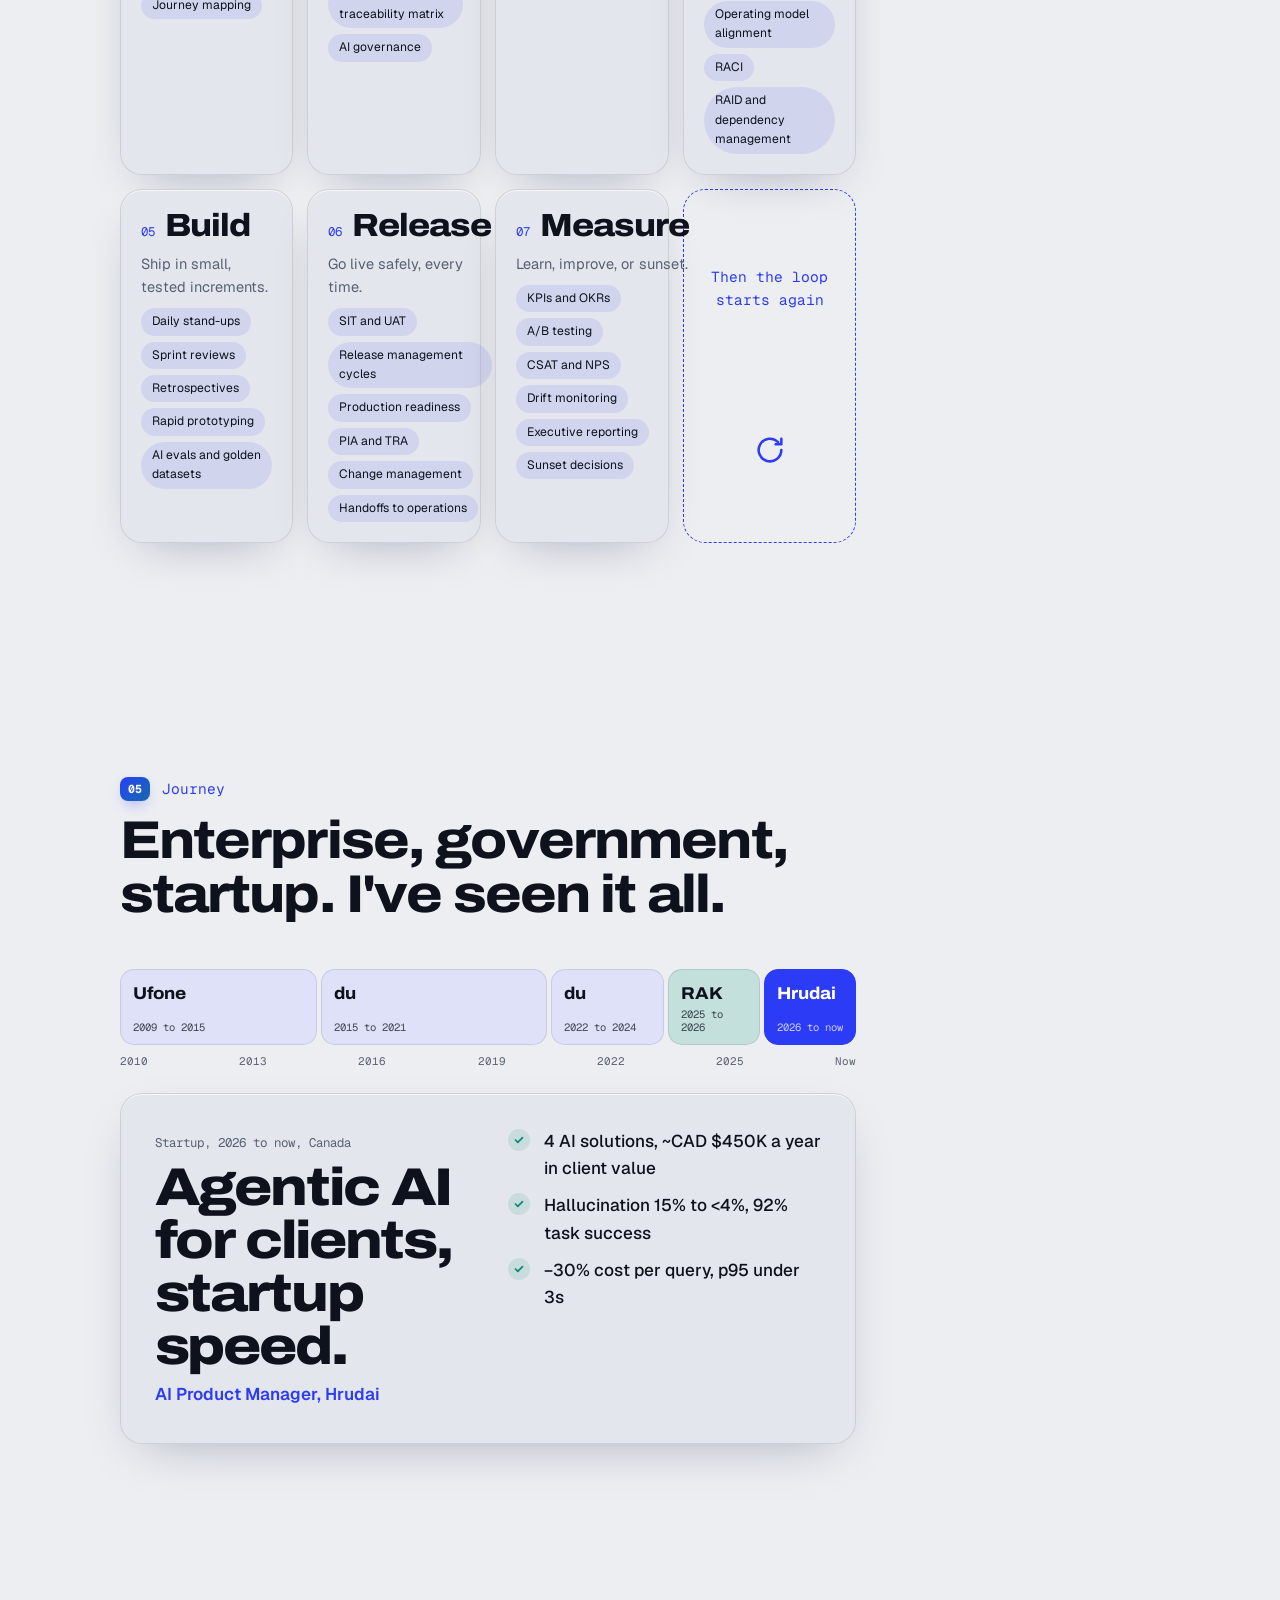
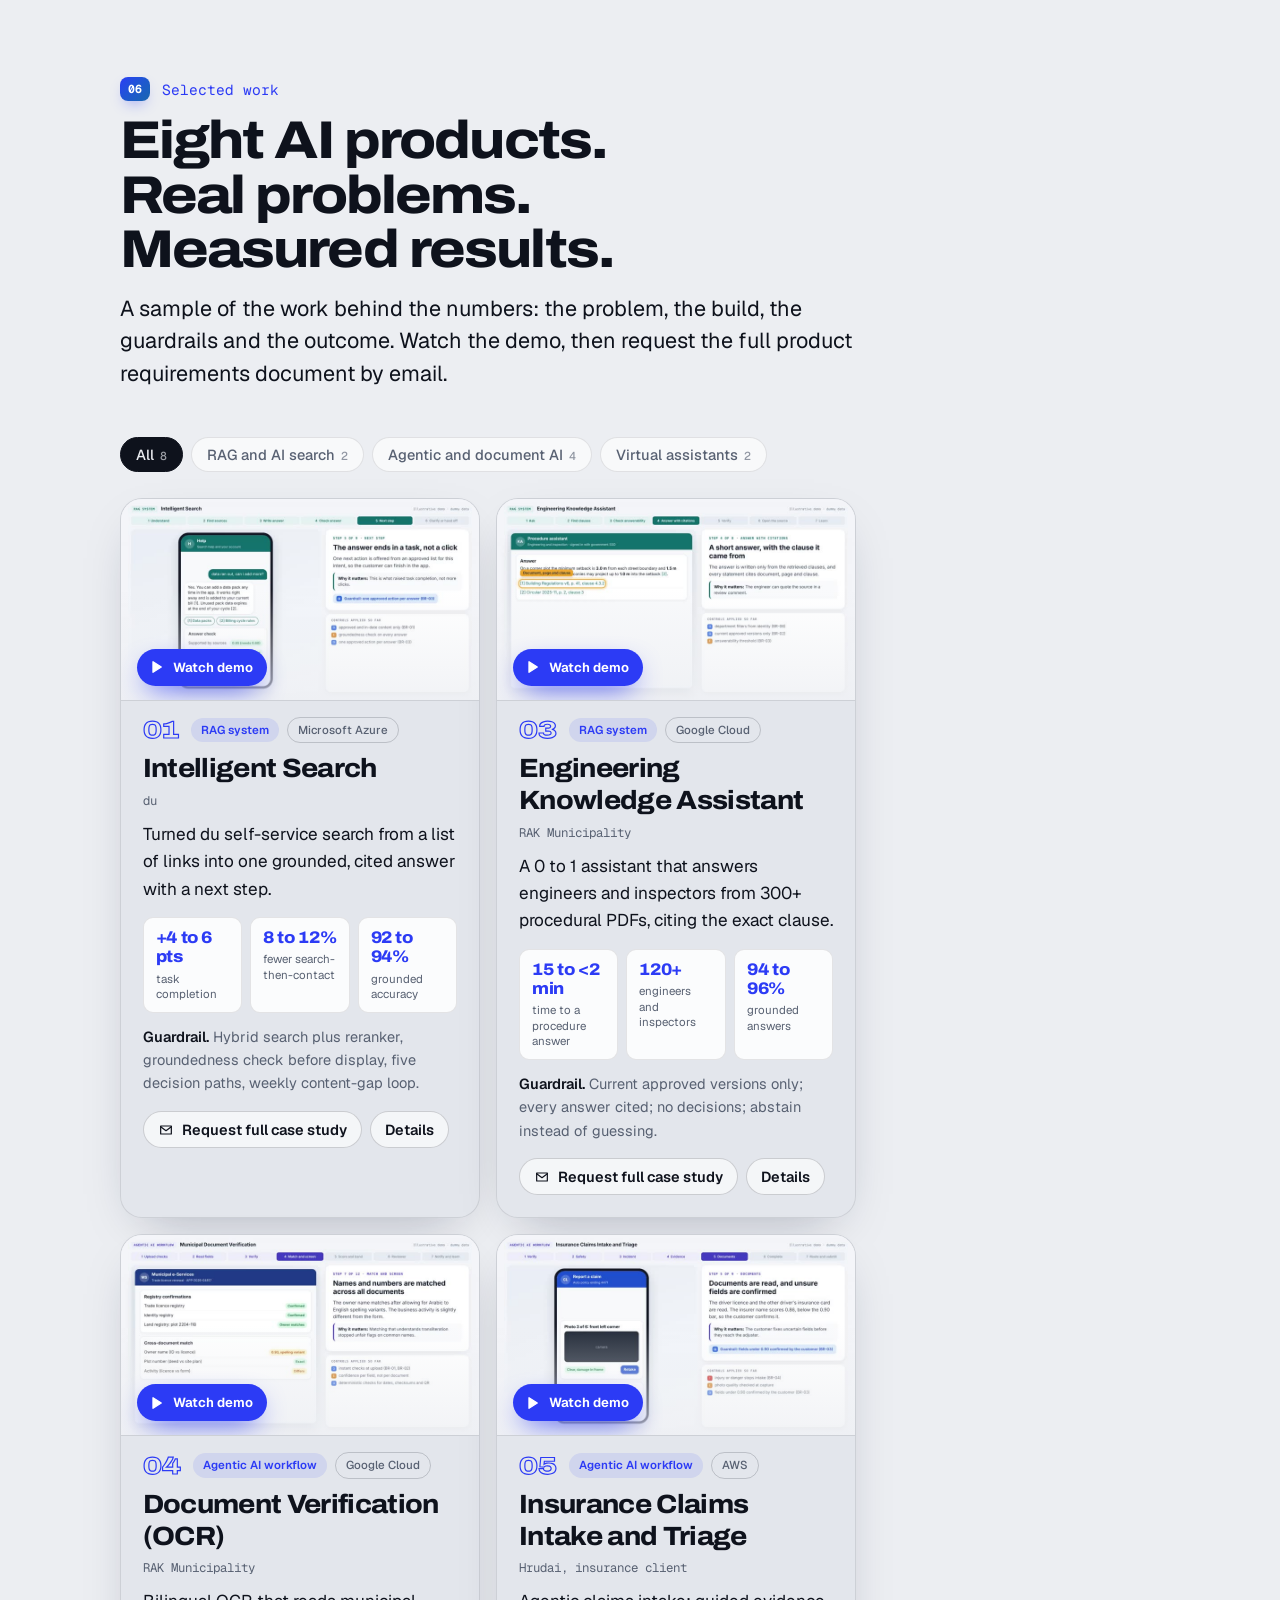
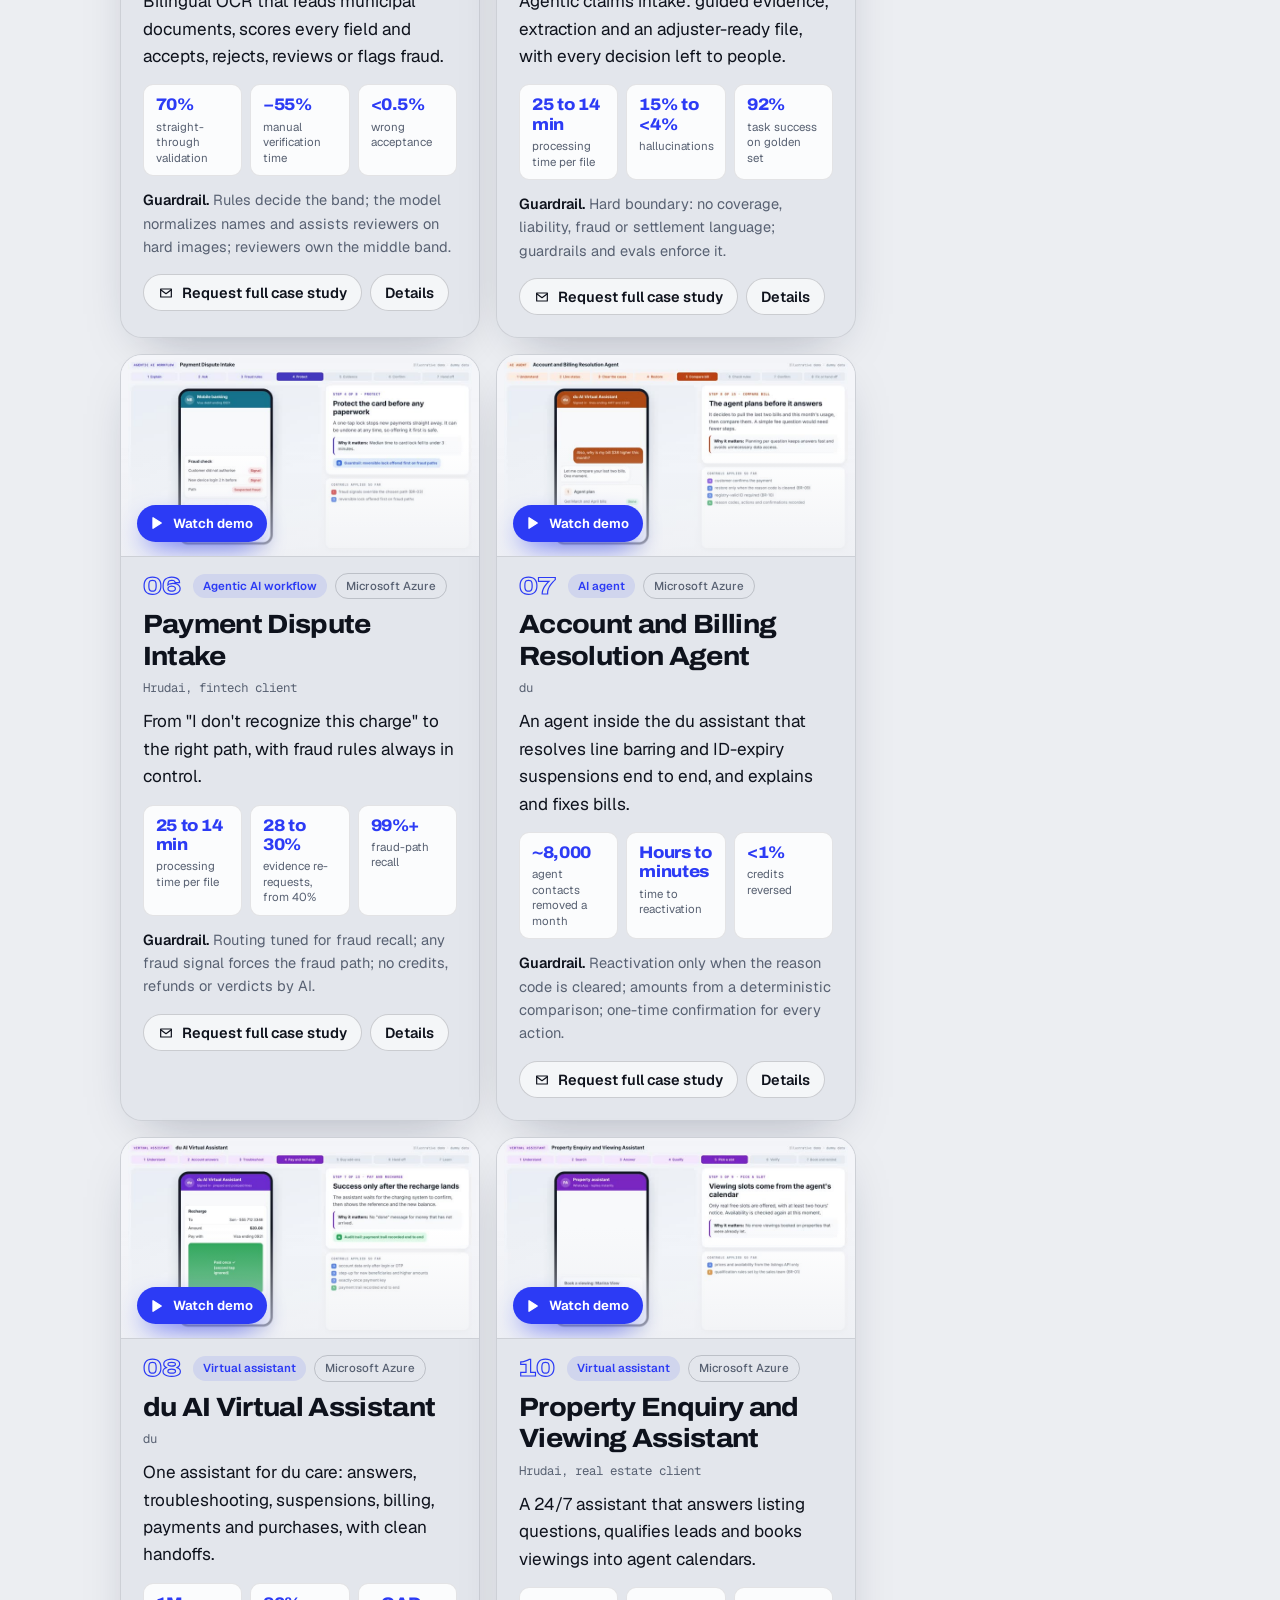
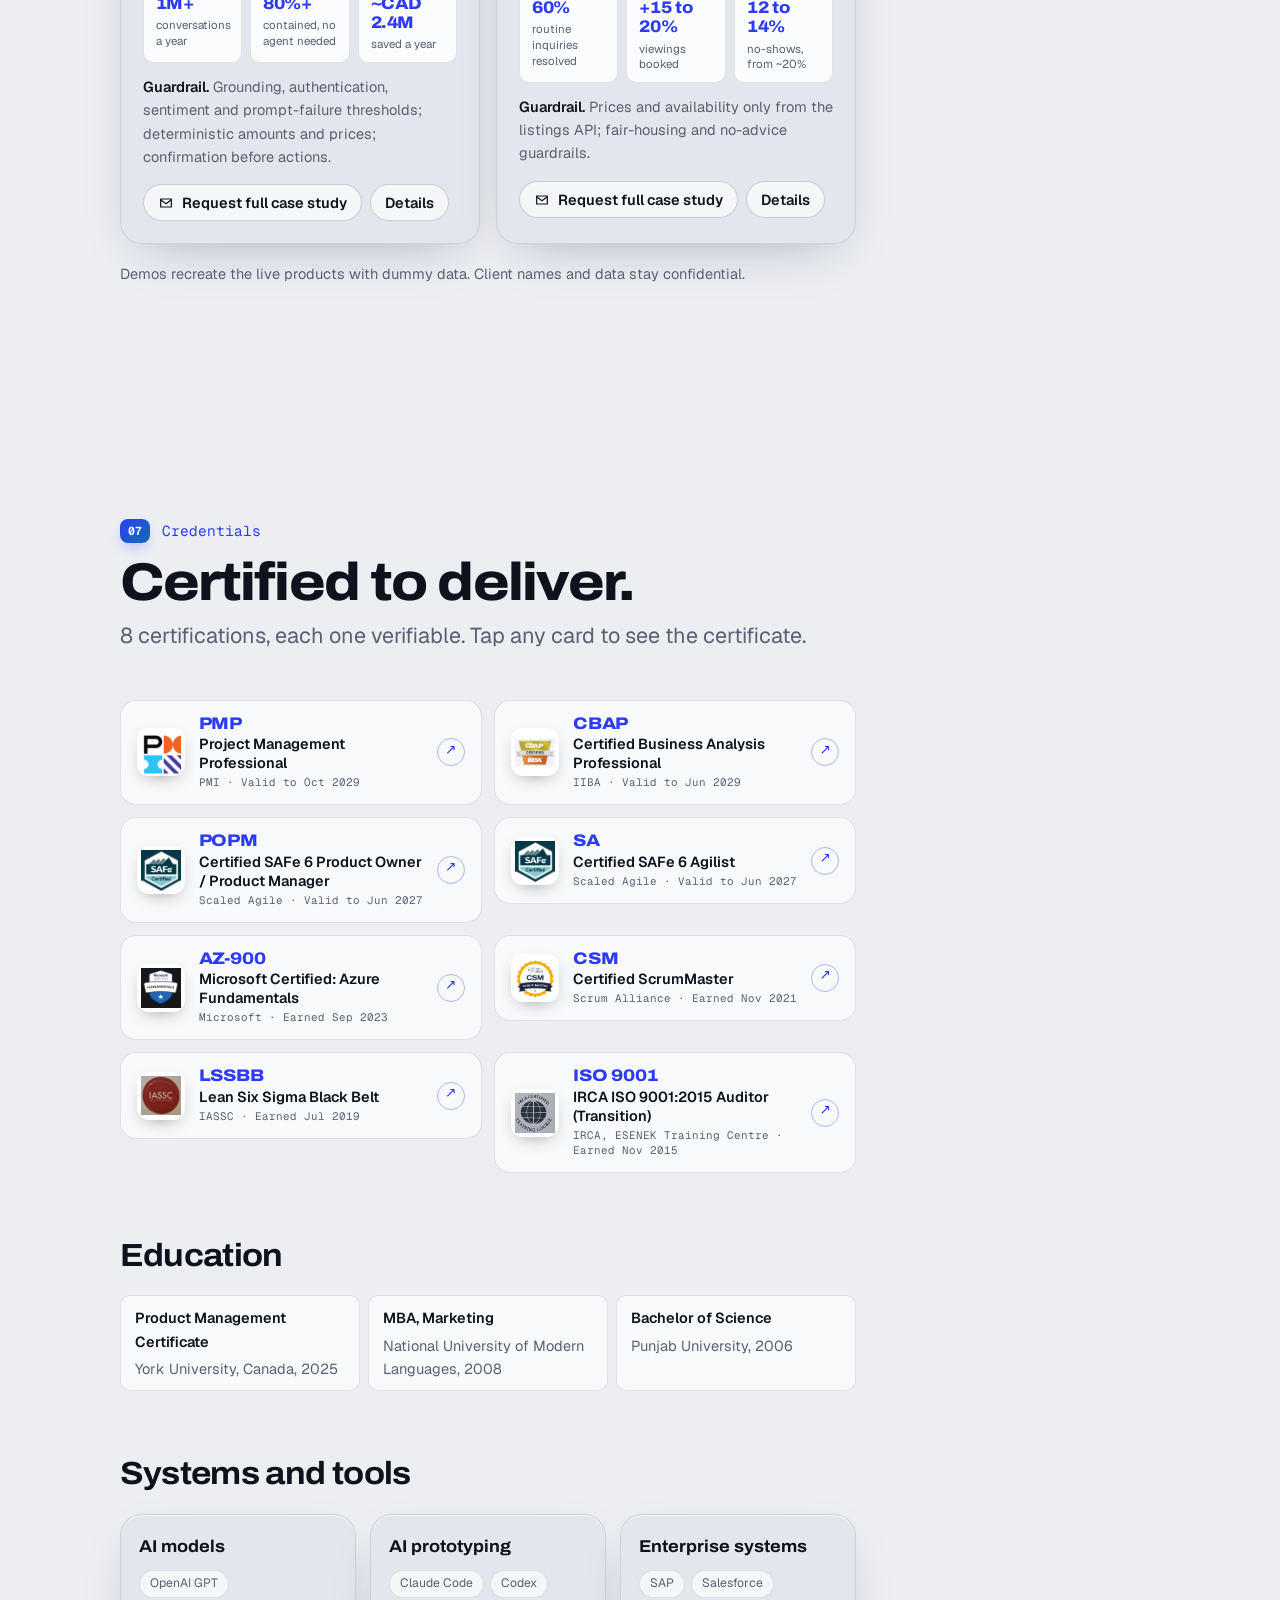
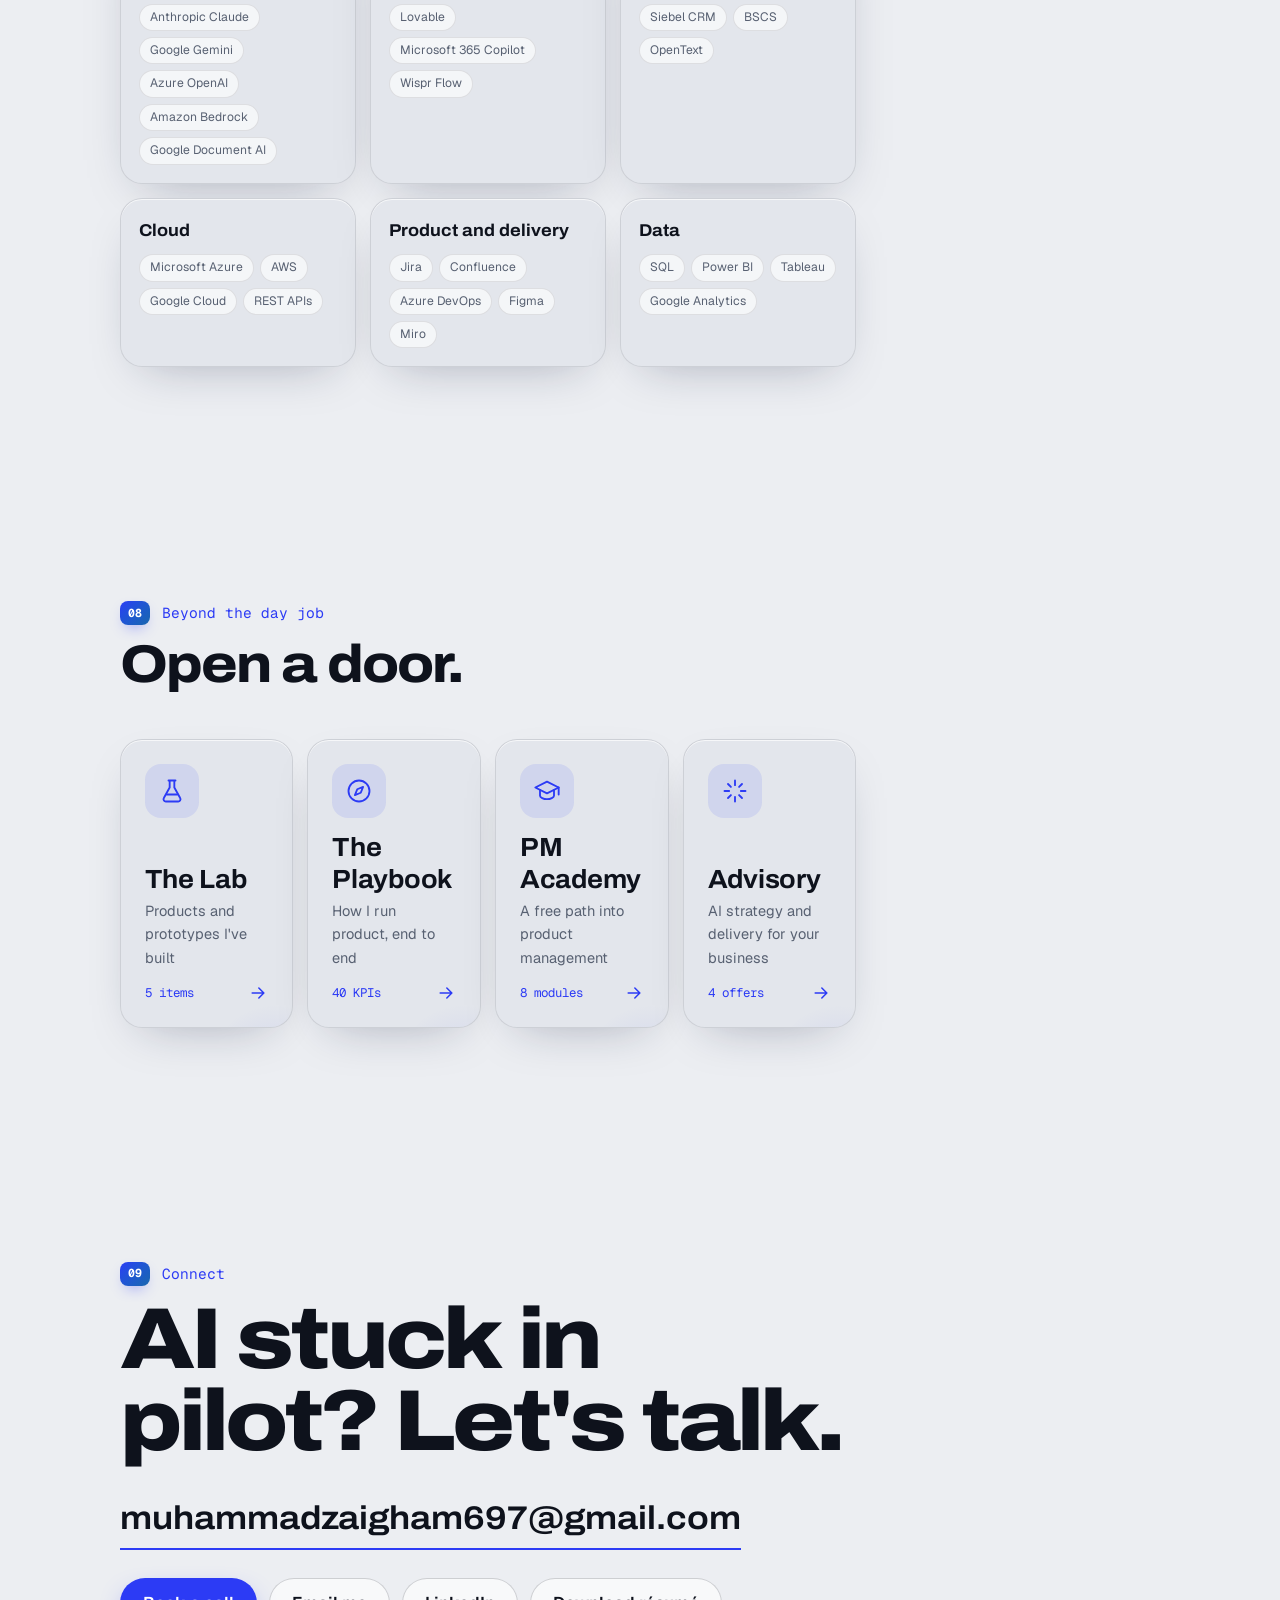
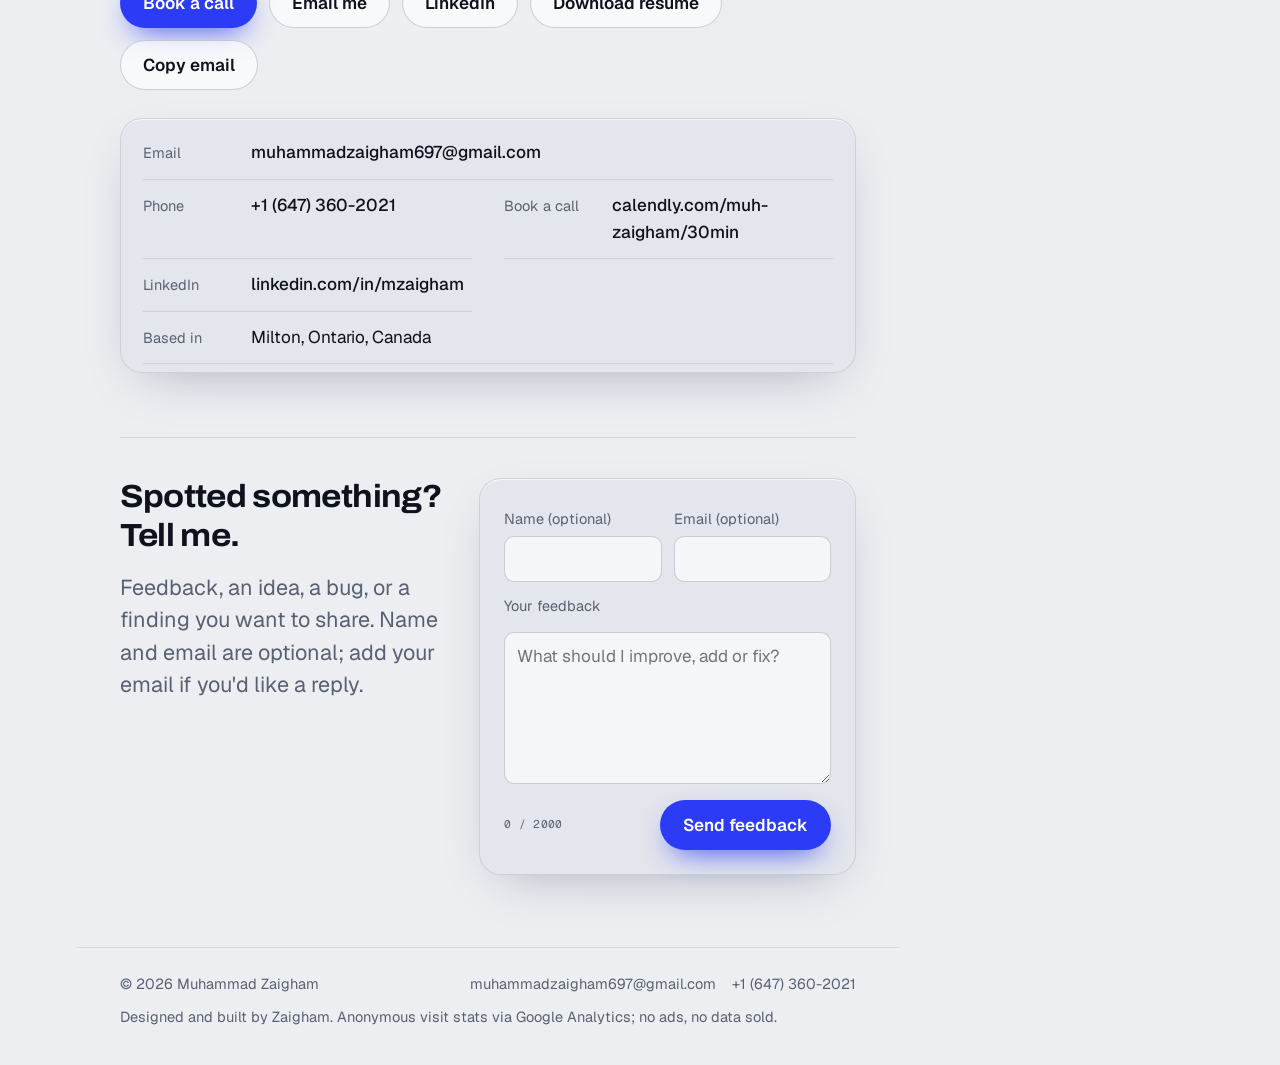
==== commit 4d7ca3ac: "Remove resume tab; merge Contact and Feedback into Connect" ====
--- a/index.html
+++ b/index.html
@@ -18,7 +18,7 @@
 <link rel="preload" href="assets/fonts/archivo-latin-standard-normal.woff2" as="font" type="font/woff2" crossorigin>
 <link rel="preload" href="assets/fonts/geist-latin-wght-normal.woff2" as="font" type="font/woff2" crossorigin>
 <link rel="stylesheet" href="assets/fonts/fonts.css">
-<link rel="stylesheet" href="assets/css/styles.css?v=12">
+<link rel="stylesheet" href="assets/css/styles.css?v=15">
 <script src="assets/js/theme.js"></script>
 </head>
 <body>
@@ -56,7 +56,6 @@
   <nav class="secnav" id="secnav" aria-label="Jump to a section">
     <div class="secnav-inner">
       <ul class="secnav-list" id="secnav-list"></ul>
-      <a class="secnav-cv" id="secnav-cv" href="assets/docs/Muhammad-Zaigham-Resume.pdf" download="Muhammad-Zaigham-Resume.pdf"><svg viewBox="0 0 24 24" aria-hidden="true"><path d="M12 4v11m0 0-4-4m4 4 4-4M5 20h14"/></svg><span>Résumé</span></a>
     </div>
   </nav>
 
@@ -181,34 +180,30 @@
     </div>
   </section>
 
-  <section class="chapter contact" id="contact" data-chapter="Contact" data-state="contact">
-    <div class="wrap">
-      <p class="kicker">Contact</p>
+  <section class="chapter contact" id="contact" data-chapter="Connect" data-state="contact">
+    <div class="wrap">
+      <p class="kicker">Connect</p>
       <h2 class="contact-title split">AI stuck in pilot? Let's talk.</h2>
       <a class="contact-email" id="contact-email" href="#"></a>
       <div class="contact-row" id="contact-row"></div>
       <dl class="contact-card glass" id="contact-card"></dl>
-    </div>
-  </section>
-
-  <section class="chapter feedback" id="feedback" data-chapter="Feedback" data-state="contact">
-    <div class="wrap fb-grid">
-      <header class="chapter-head">
-        <p class="kicker">Feedback</p>
-        <h2 class="split">Spotted something? Tell me.</h2>
-        <p class="lede">Feedback, an idea, a bug, or a finding you want to share. Name and email are optional; add your email if you'd like a reply.</p>
-      </header>
-      <form class="fb-form glass" id="fb-form" novalidate>
-        <div class="fb-row">
-          <div><label for="fb-name">Name <span class="muted">(optional)</span></label><input id="fb-name" type="text" autocomplete="name" maxlength="80"></div>
-          <div><label for="fb-email">Email <span class="muted">(optional)</span></label><input id="fb-email" type="email" autocomplete="email" maxlength="120"></div>
-        </div>
-        <label for="fb-msg">Your feedback</label>
-        <textarea id="fb-msg" rows="5" maxlength="2000" required placeholder="What should I improve, add or fix?"></textarea>
-        <div class="hp" aria-hidden="true"><label for="fb-hp">Leave this empty</label><input id="fb-hp" type="text" tabindex="-1" autocomplete="off"></div>
-        <div class="fb-foot"><span class="fb-count mono muted" id="fb-count">0 / 2000</span><button class="btn btn-solid" id="fb-submit" type="submit">Send feedback</button></div>
-        <p class="gate-err" id="fb-err" role="alert" hidden></p>
-      </form>
+      <div class="connect-fb fb-grid" id="feedback">
+        <header>
+          <h3 class="sub-head">Spotted something? Tell me.</h3>
+          <p class="lede">Feedback, an idea, a bug, or a finding you want to share. Name and email are optional; add your email if you'd like a reply.</p>
+        </header>
+        <form class="fb-form glass" id="fb-form" novalidate>
+          <div class="fb-row">
+            <div><label for="fb-name">Name <span class="muted">(optional)</span></label><input id="fb-name" type="text" autocomplete="name" maxlength="80"></div>
+            <div><label for="fb-email">Email <span class="muted">(optional)</span></label><input id="fb-email" type="email" autocomplete="email" maxlength="120"></div>
+          </div>
+          <label for="fb-msg">Your feedback</label>
+          <textarea id="fb-msg" rows="5" maxlength="2000" required placeholder="What should I improve, add or fix?"></textarea>
+          <div class="hp" aria-hidden="true"><label for="fb-hp">Leave this empty</label><input id="fb-hp" type="text" tabindex="-1" autocomplete="off"></div>
+          <div class="fb-foot"><span class="fb-count mono muted" id="fb-count">0 / 2000</span><button class="btn btn-solid" id="fb-submit" type="submit">Send feedback</button></div>
+          <p class="gate-err" id="fb-err" role="alert" hidden></p>
+        </form>
+      </div>
     </div>
   </section>
 
@@ -385,10 +380,10 @@
 <div class="toast" id="toast" role="status" hidden></div>
 
 <script src="assets/js/vendor/three.min.js"></script>
-<script src="assets/js/content.js?v=14"></script>
+<script src="assets/js/content.js?v=15"></script>
 <script src="assets/js/scene.js?v=12"></script>
 <script src="assets/js/assistant.js?v=14"></script>
-<script src="assets/js/app.js?v=13"></script>
+<script src="assets/js/app.js?v=15"></script>
 <script src="assets/js/analytics.js?v=12"></script>
 <!--PAGE-END-->
 </body>
--- a/assets/css/styles.css
+++ b/assets/css/styles.css
@@ -987,3 +987,8 @@
   .tbar, .tbar-axis { min-width: 680px; }
   .tbar { overflow: visible; padding-bottom: 0; }
 }
+
+/* v15: Contact and Feedback merged into one Connect section */
+.connect-fb { margin-top: 64px; padding-top: 40px; border-top: 1px solid var(--line); }
+.connect-fb .sub-head { margin: 0 0 12px; }
+.connect-fb .lede { max-width: 40ch; }
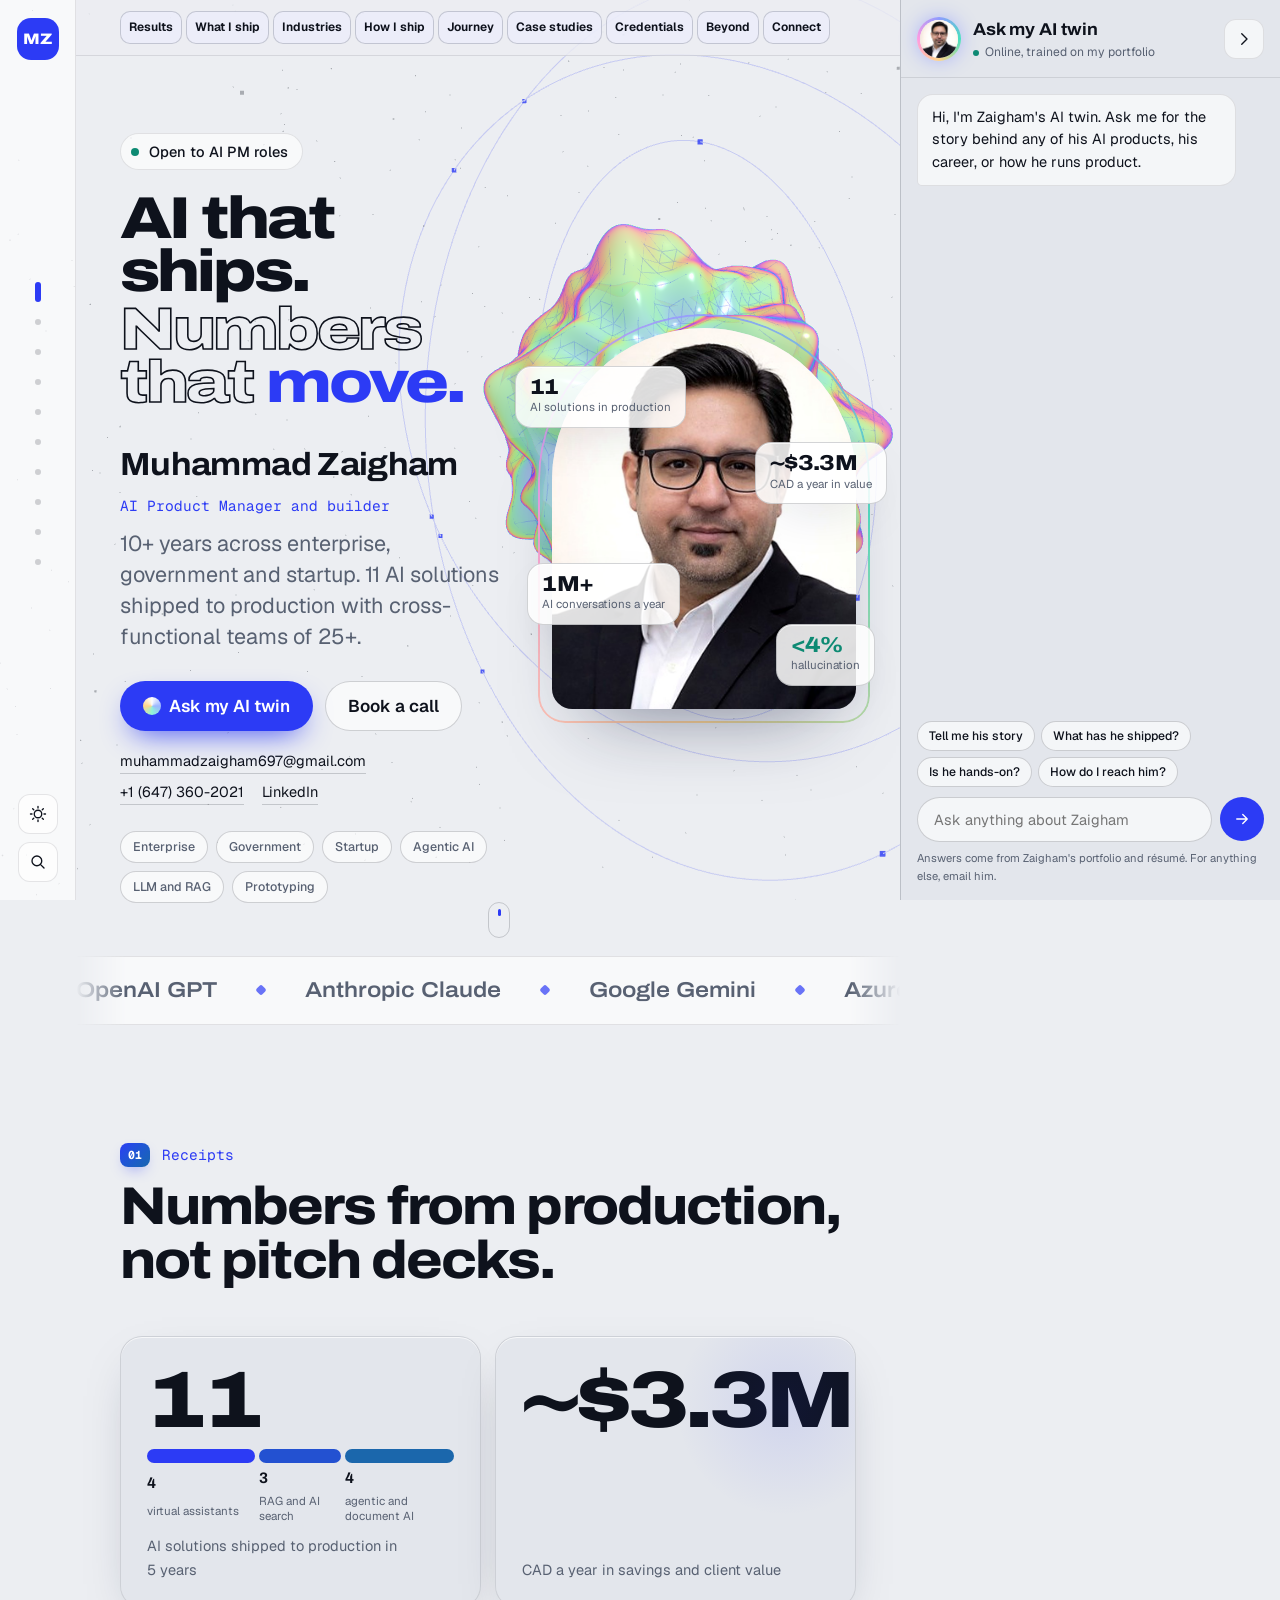
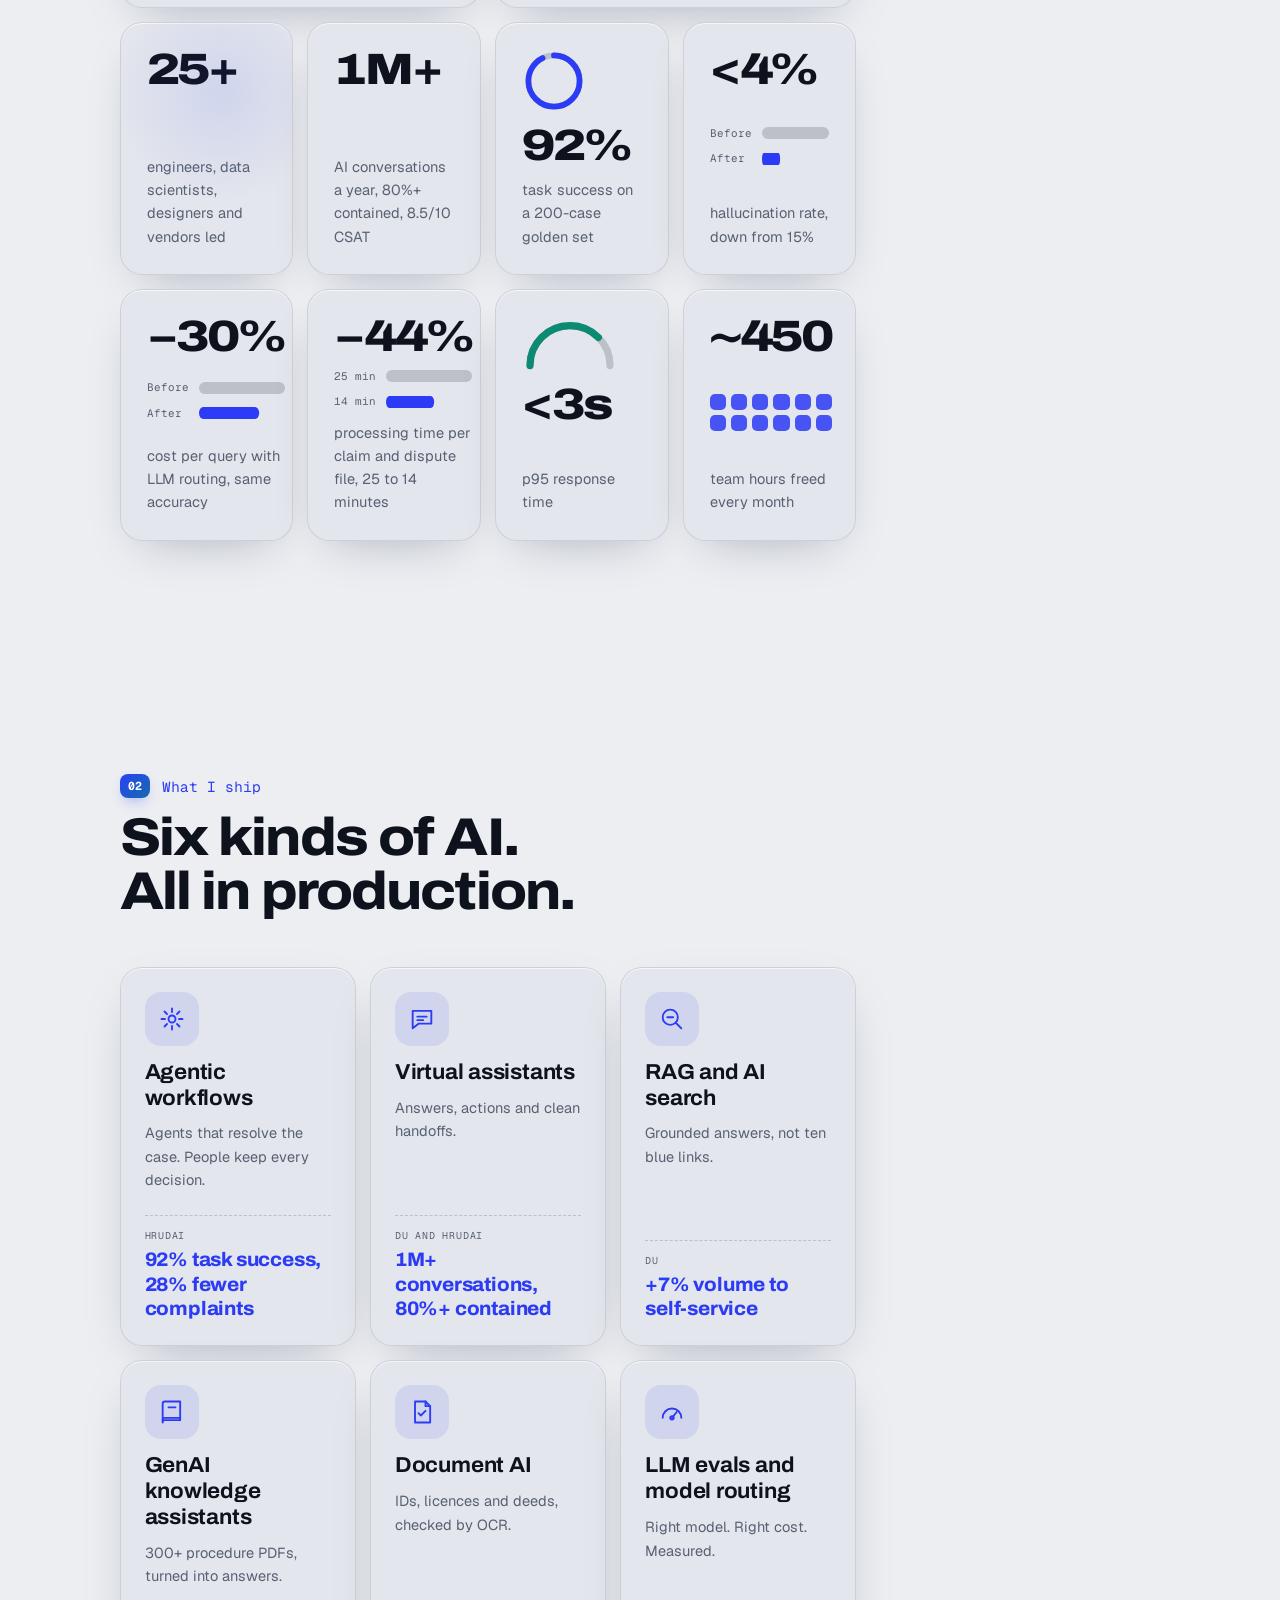
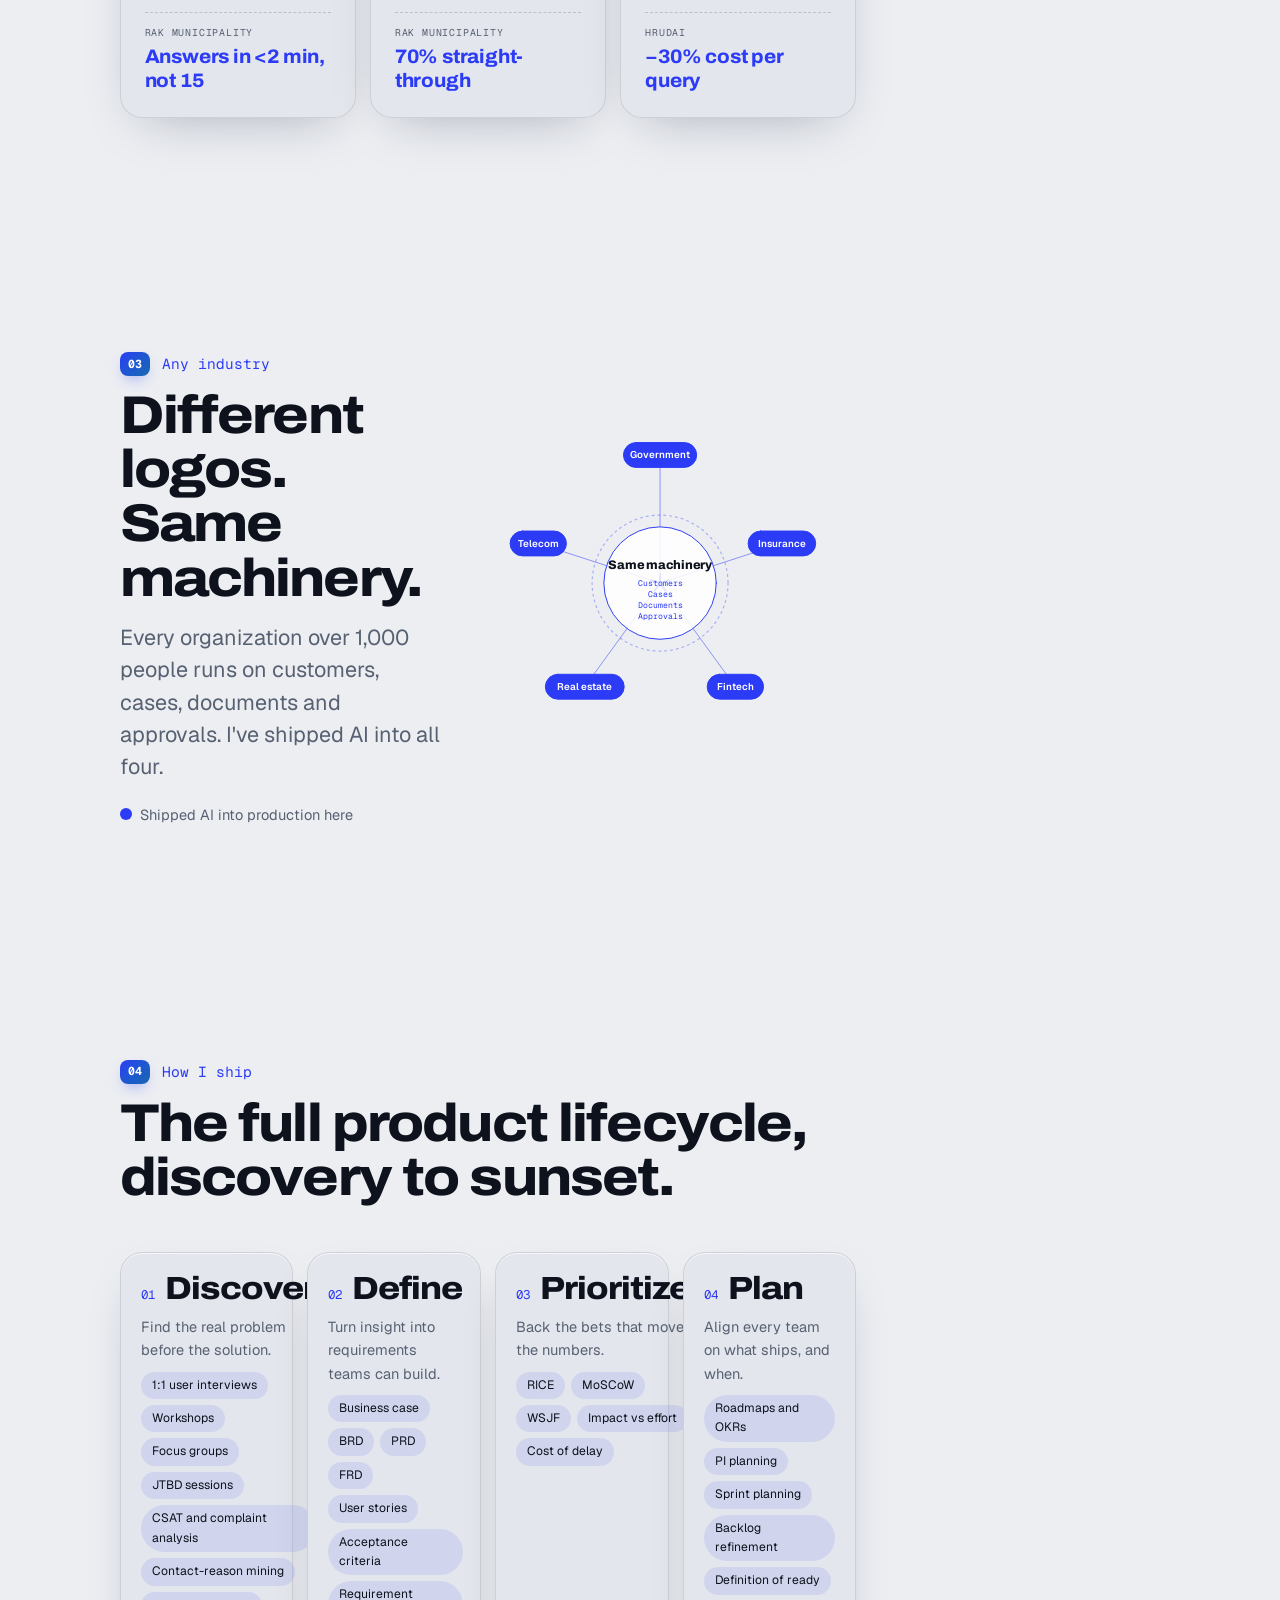
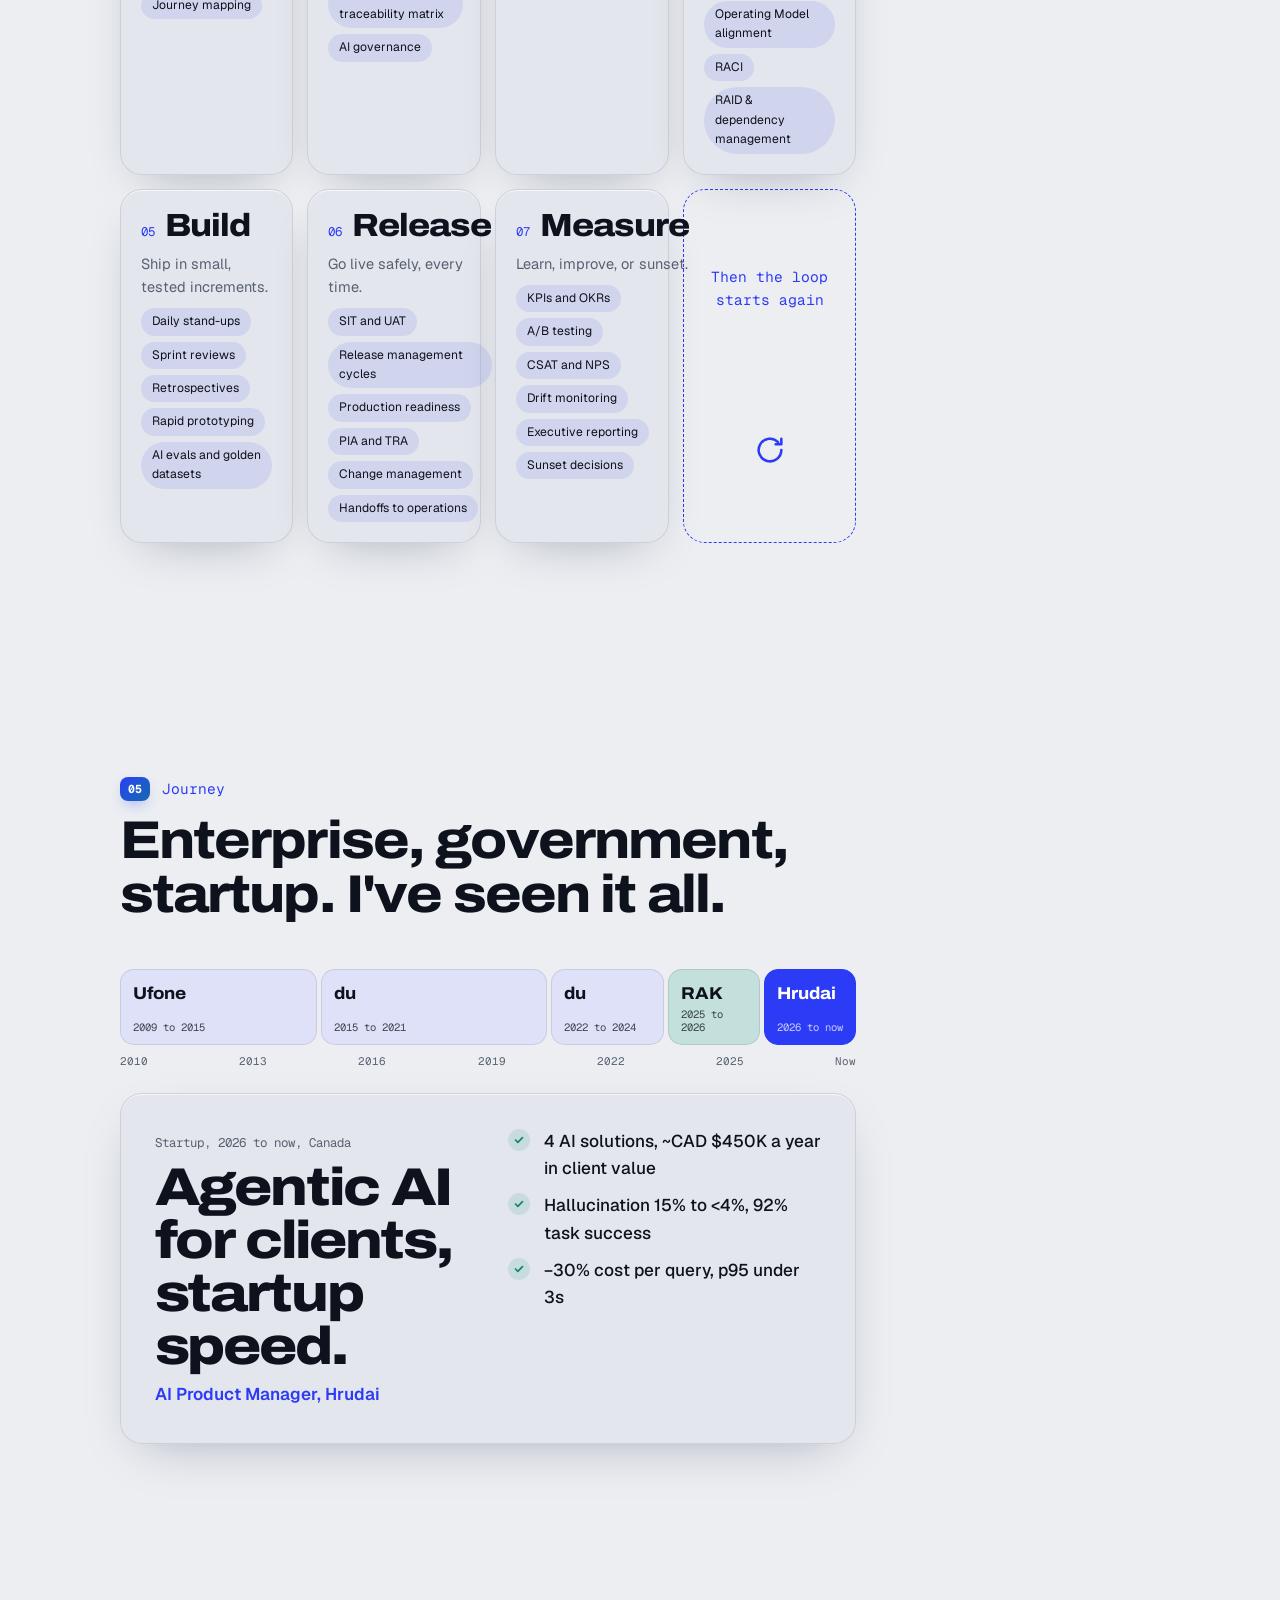
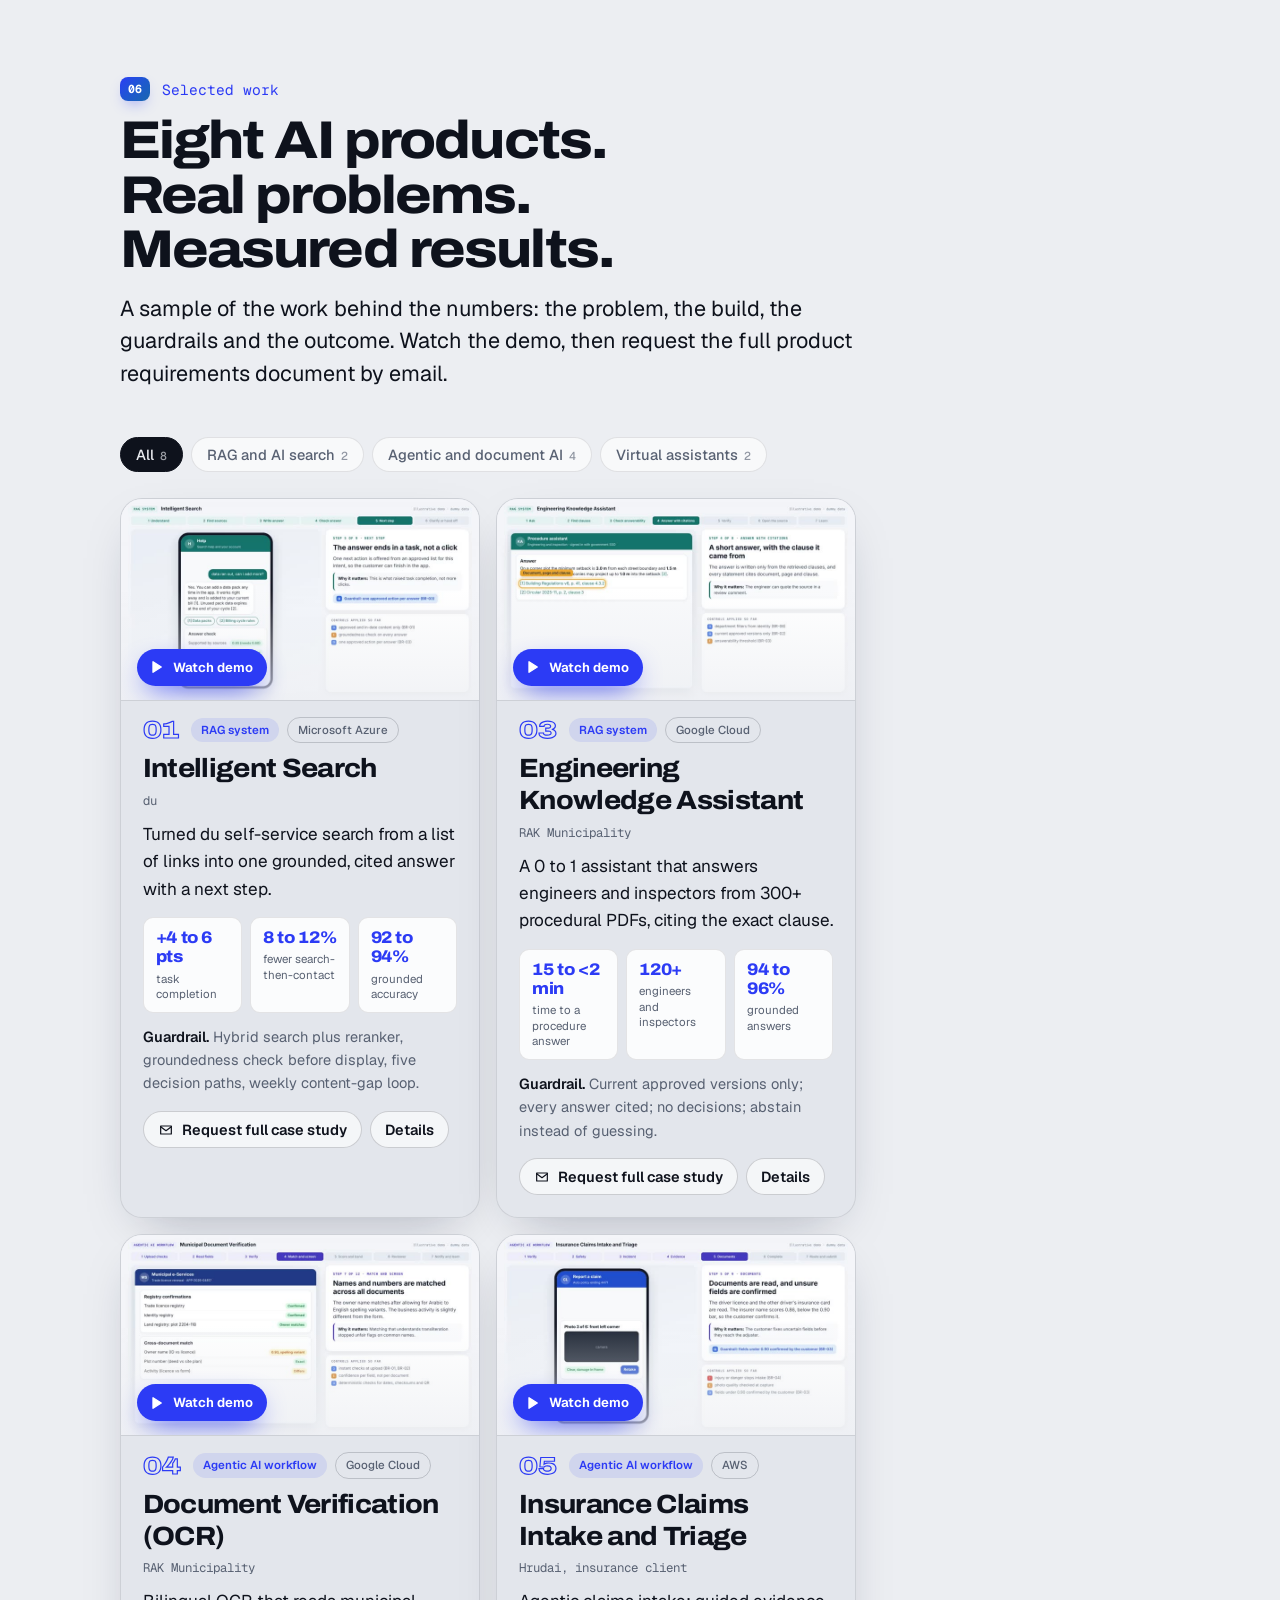
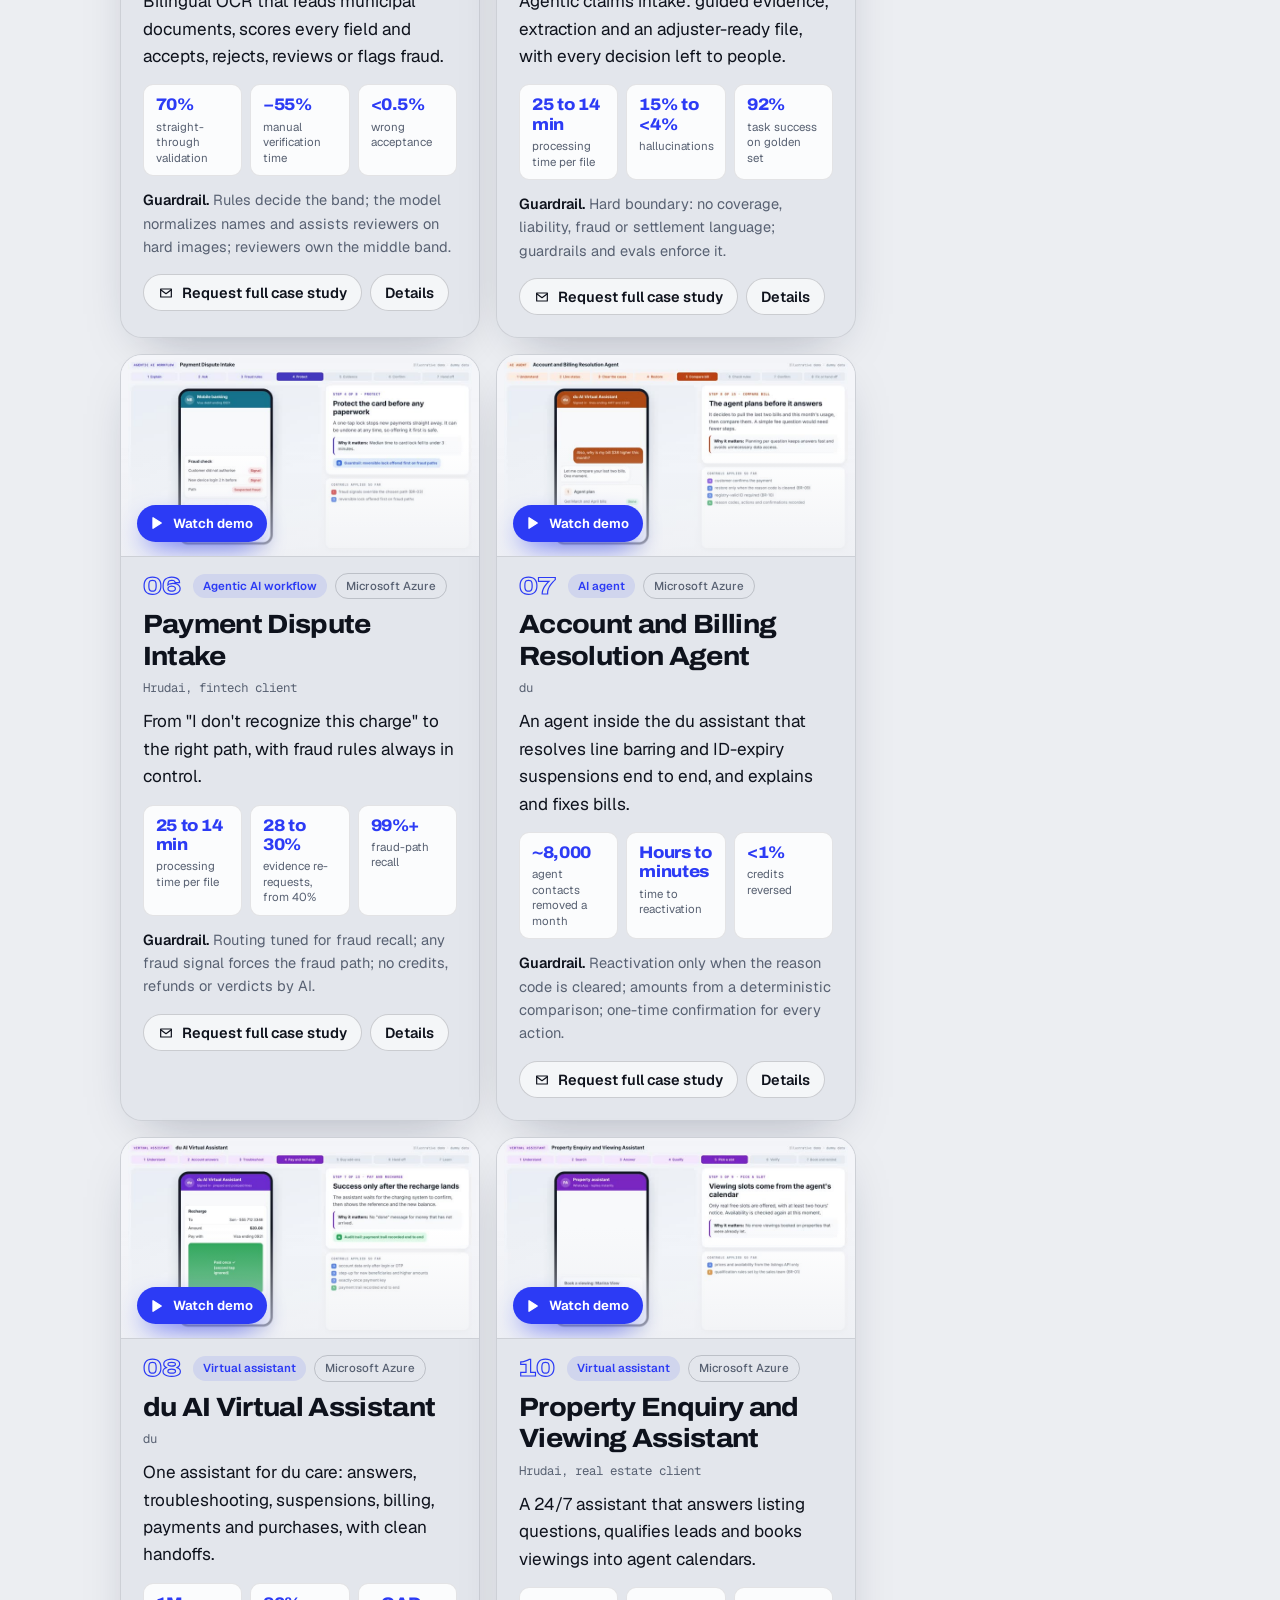
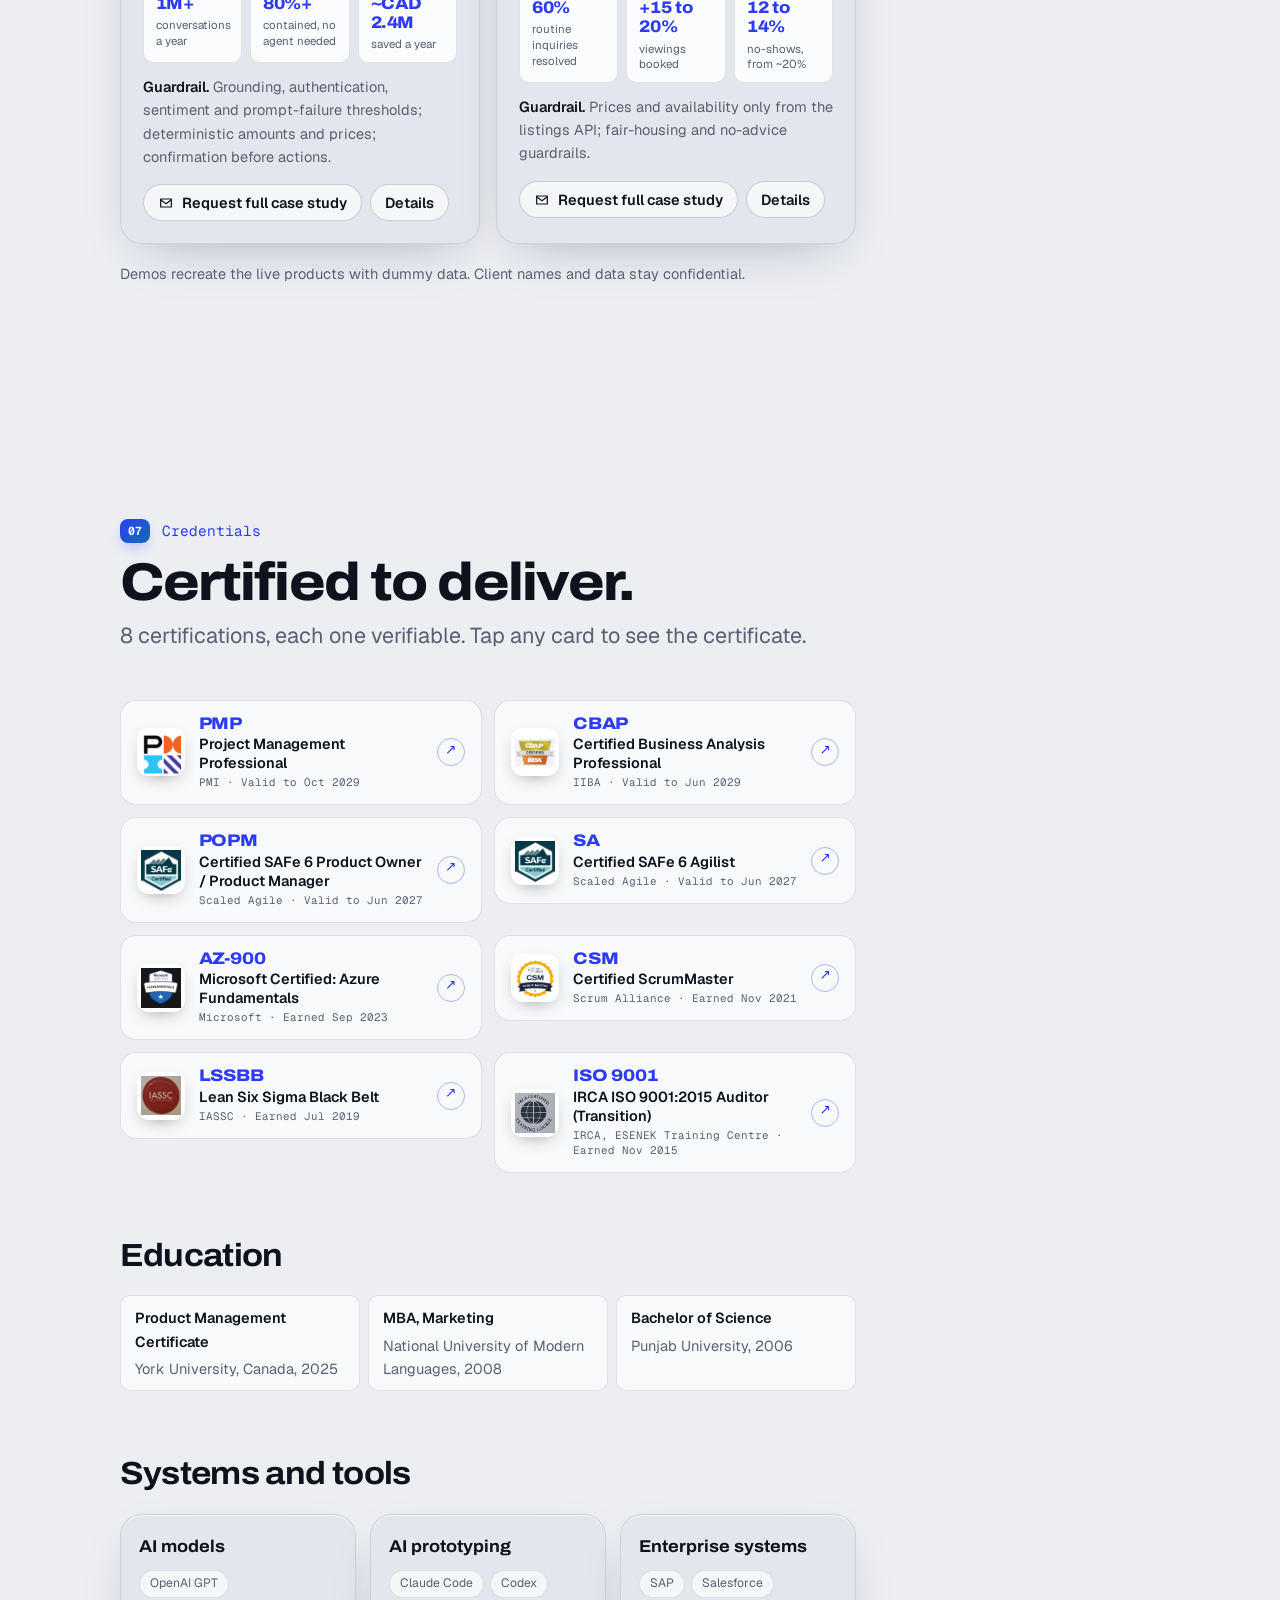
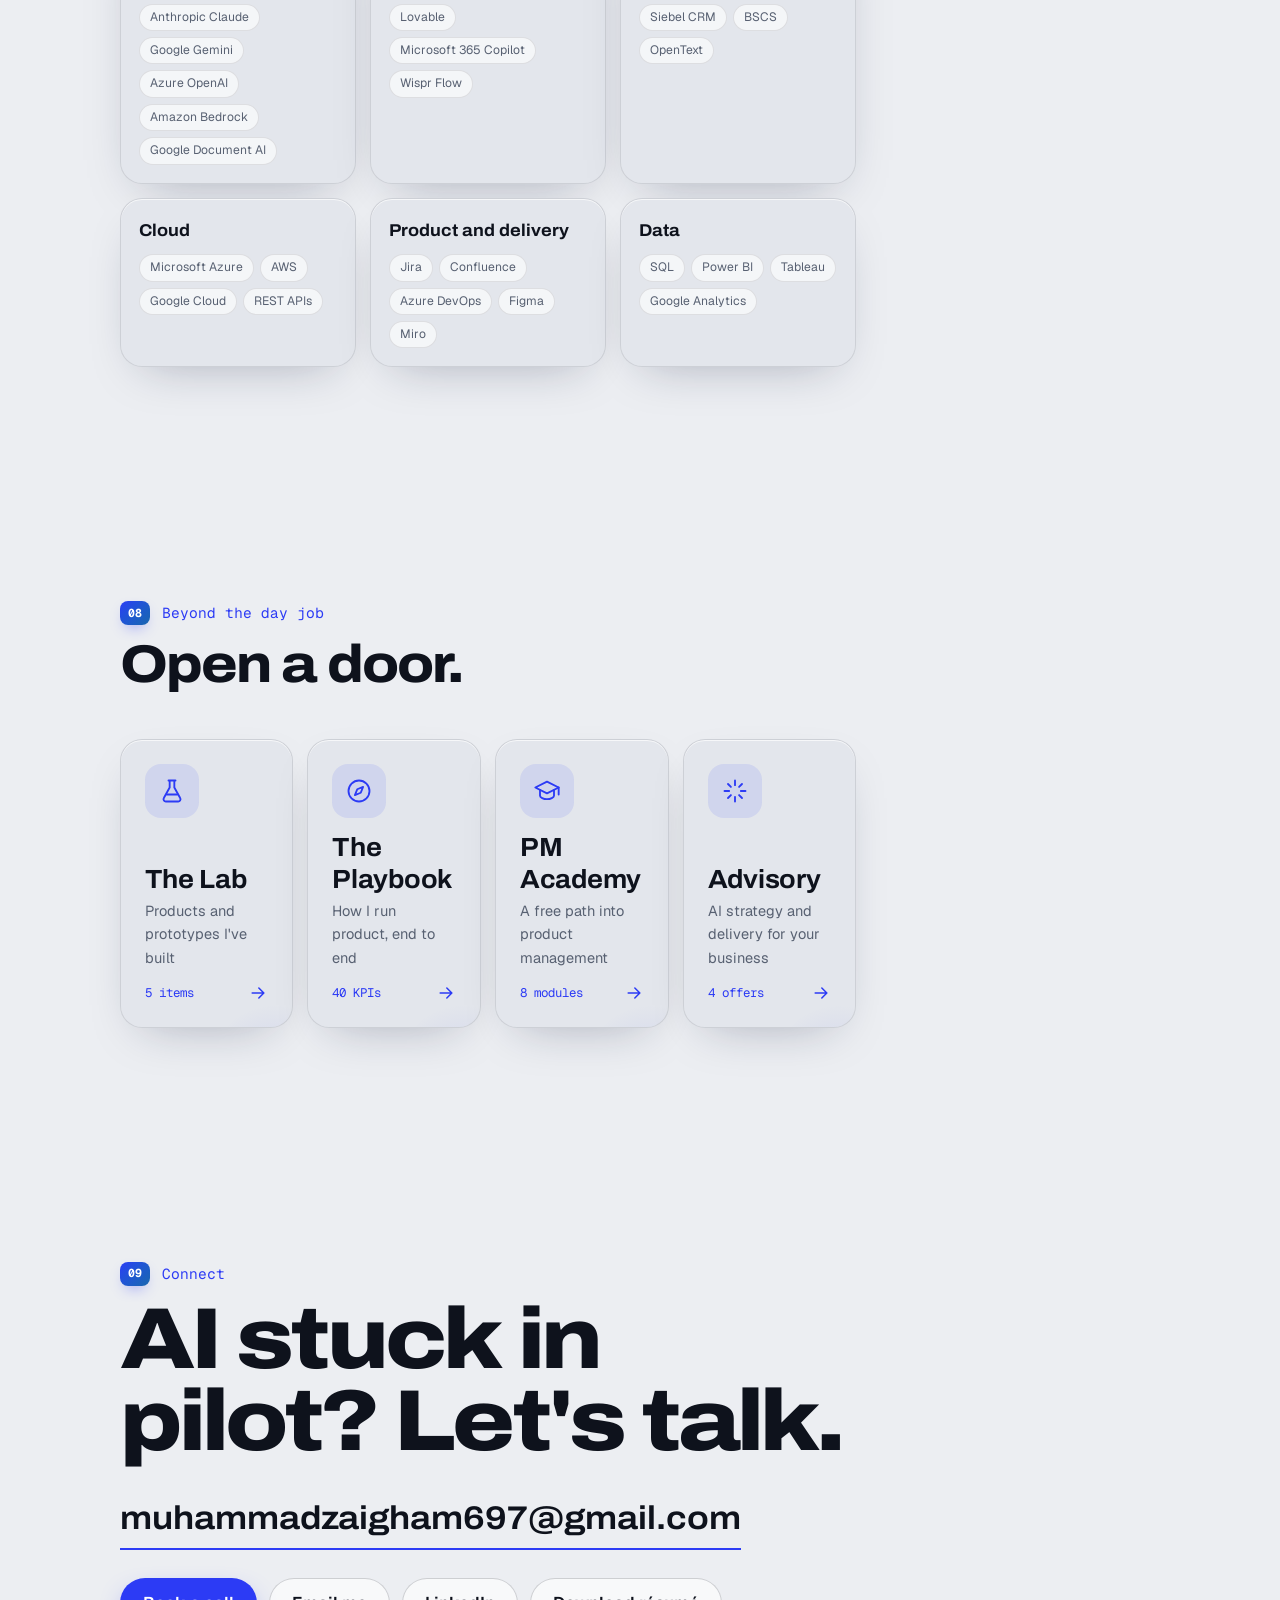
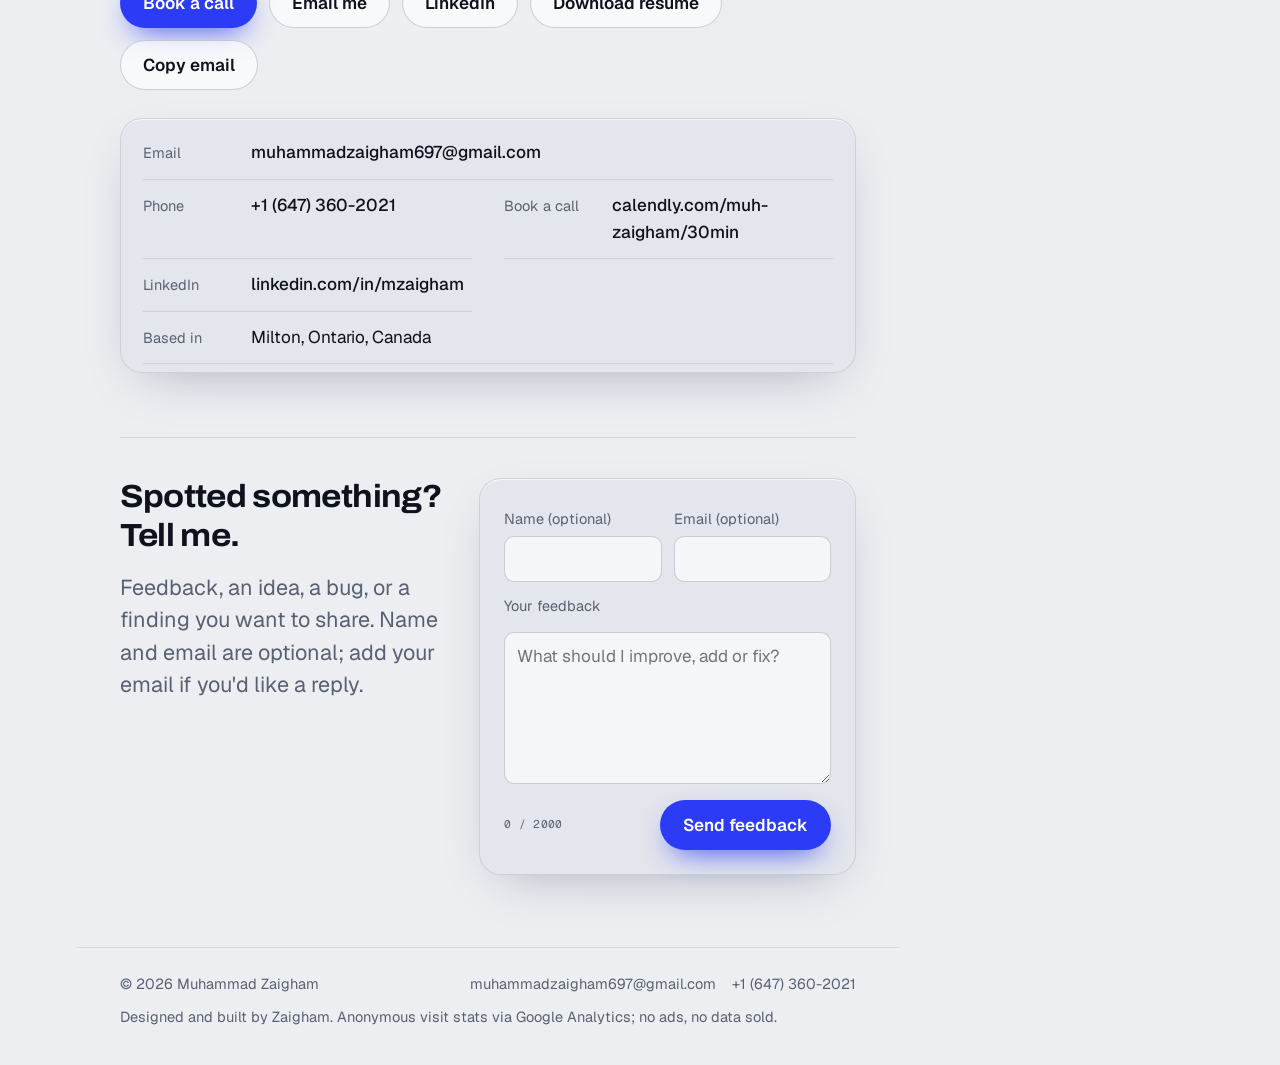
==== commit 68ea9feb: "Bump content version" ====
--- a/index.html
+++ b/index.html
@@ -380,7 +380,7 @@
 <div class="toast" id="toast" role="status" hidden></div>
 
 <script src="assets/js/vendor/three.min.js"></script>
-<script src="assets/js/content.js?v=15"></script>
+<script src="assets/js/content.js?v=16"></script>
 <script src="assets/js/scene.js?v=12"></script>
 <script src="assets/js/assistant.js?v=14"></script>
 <script src="assets/js/app.js?v=15"></script>
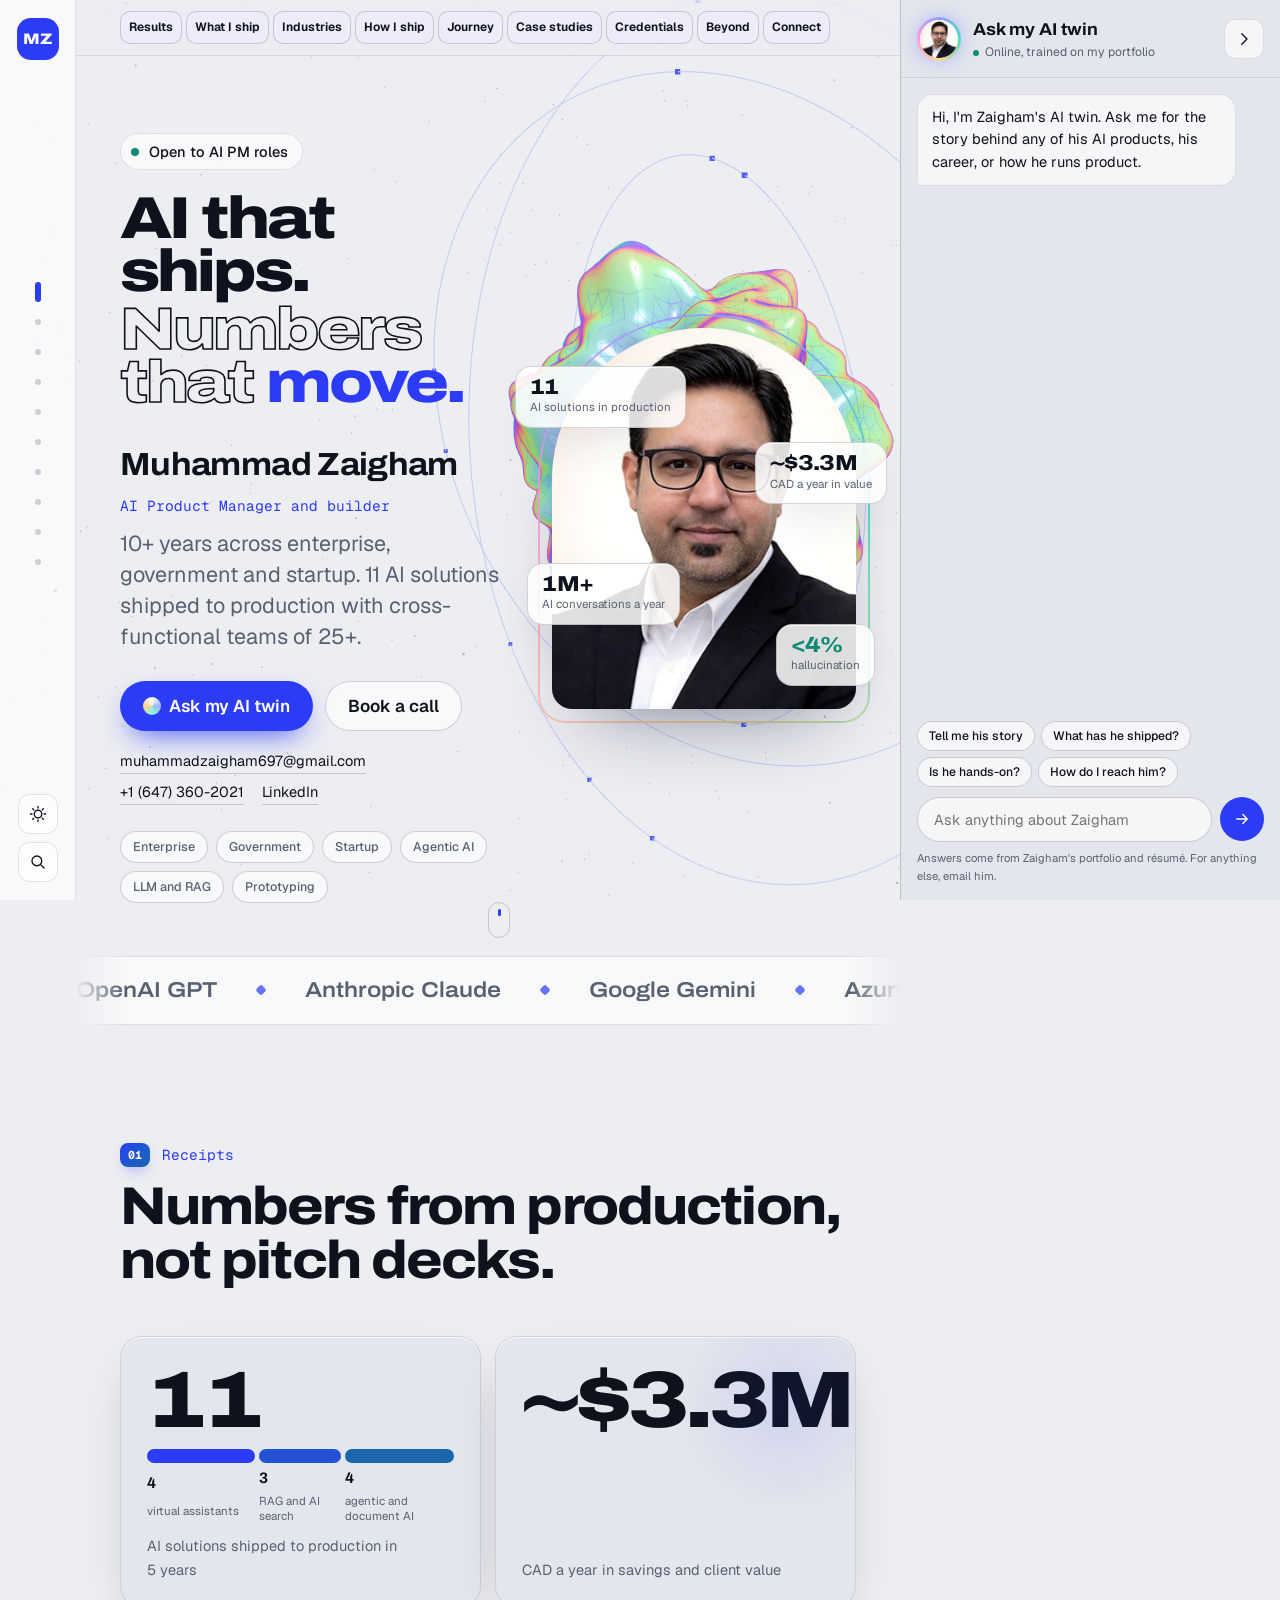
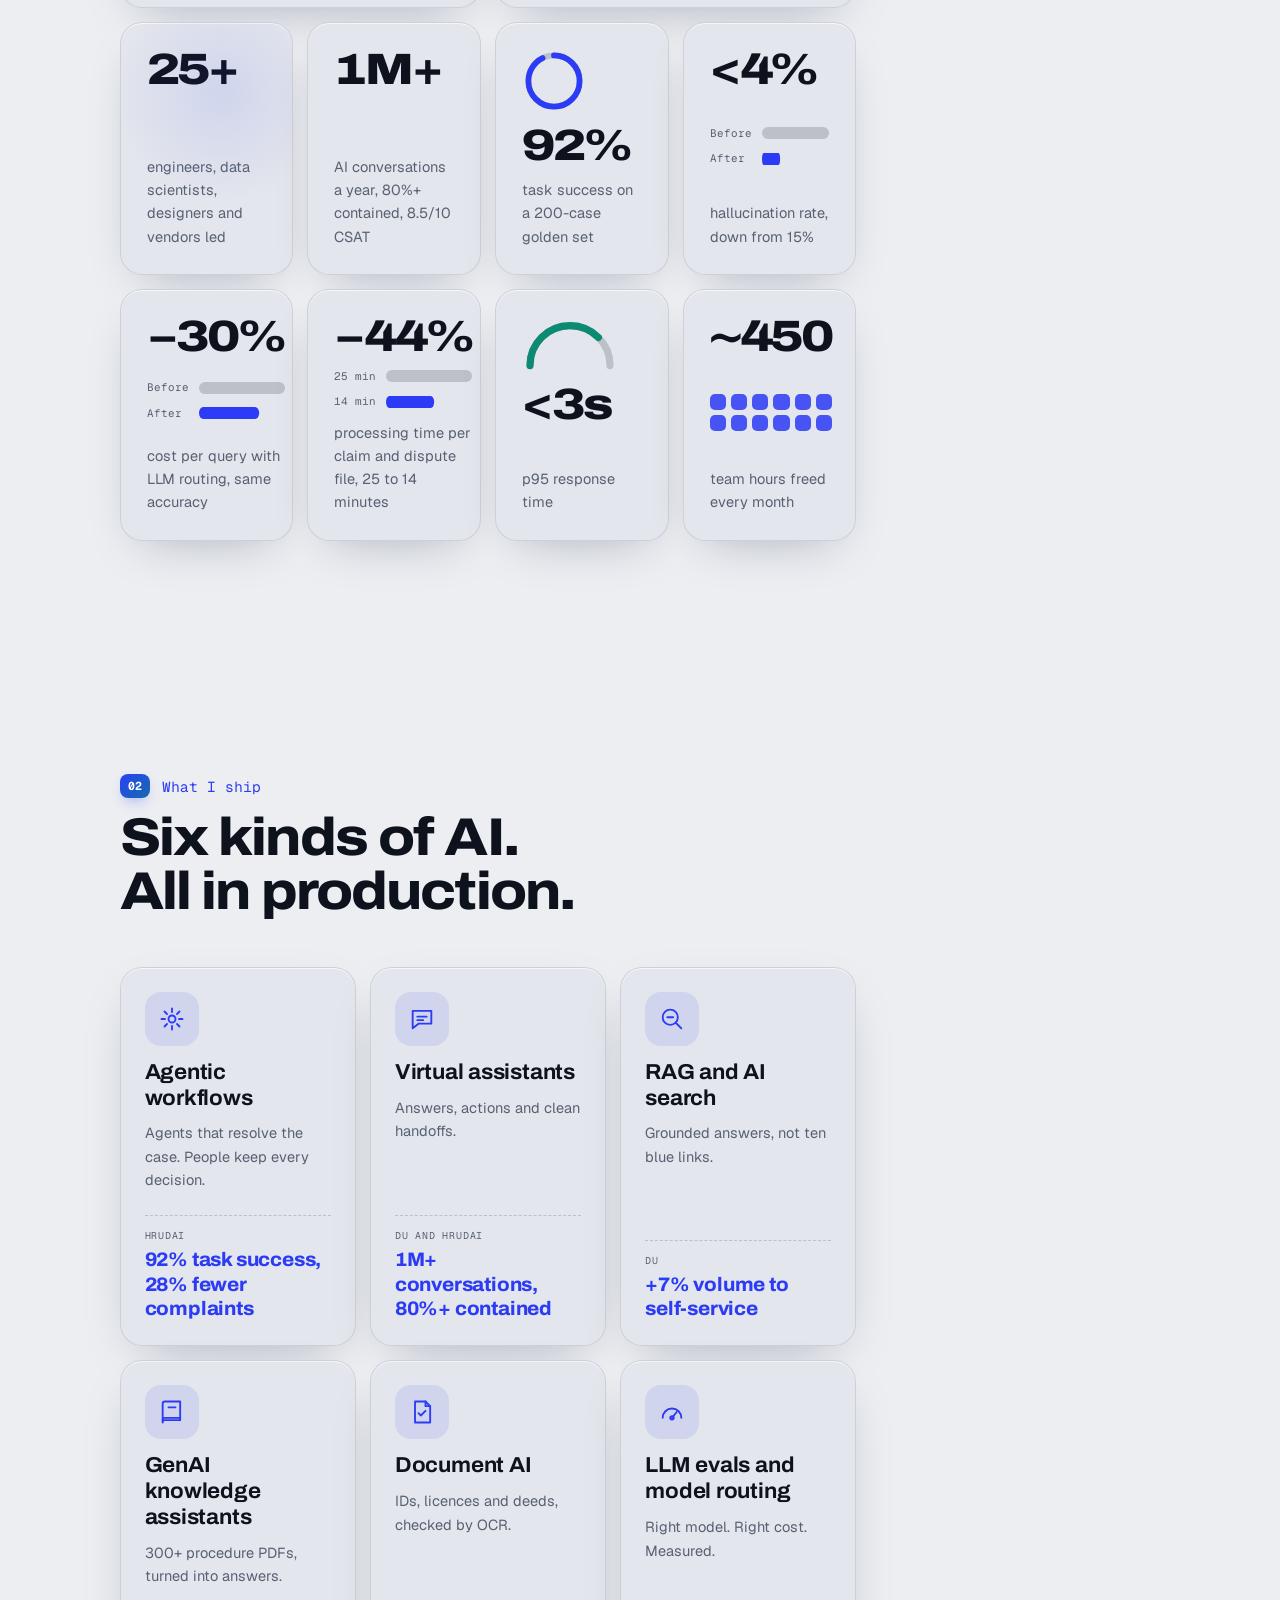
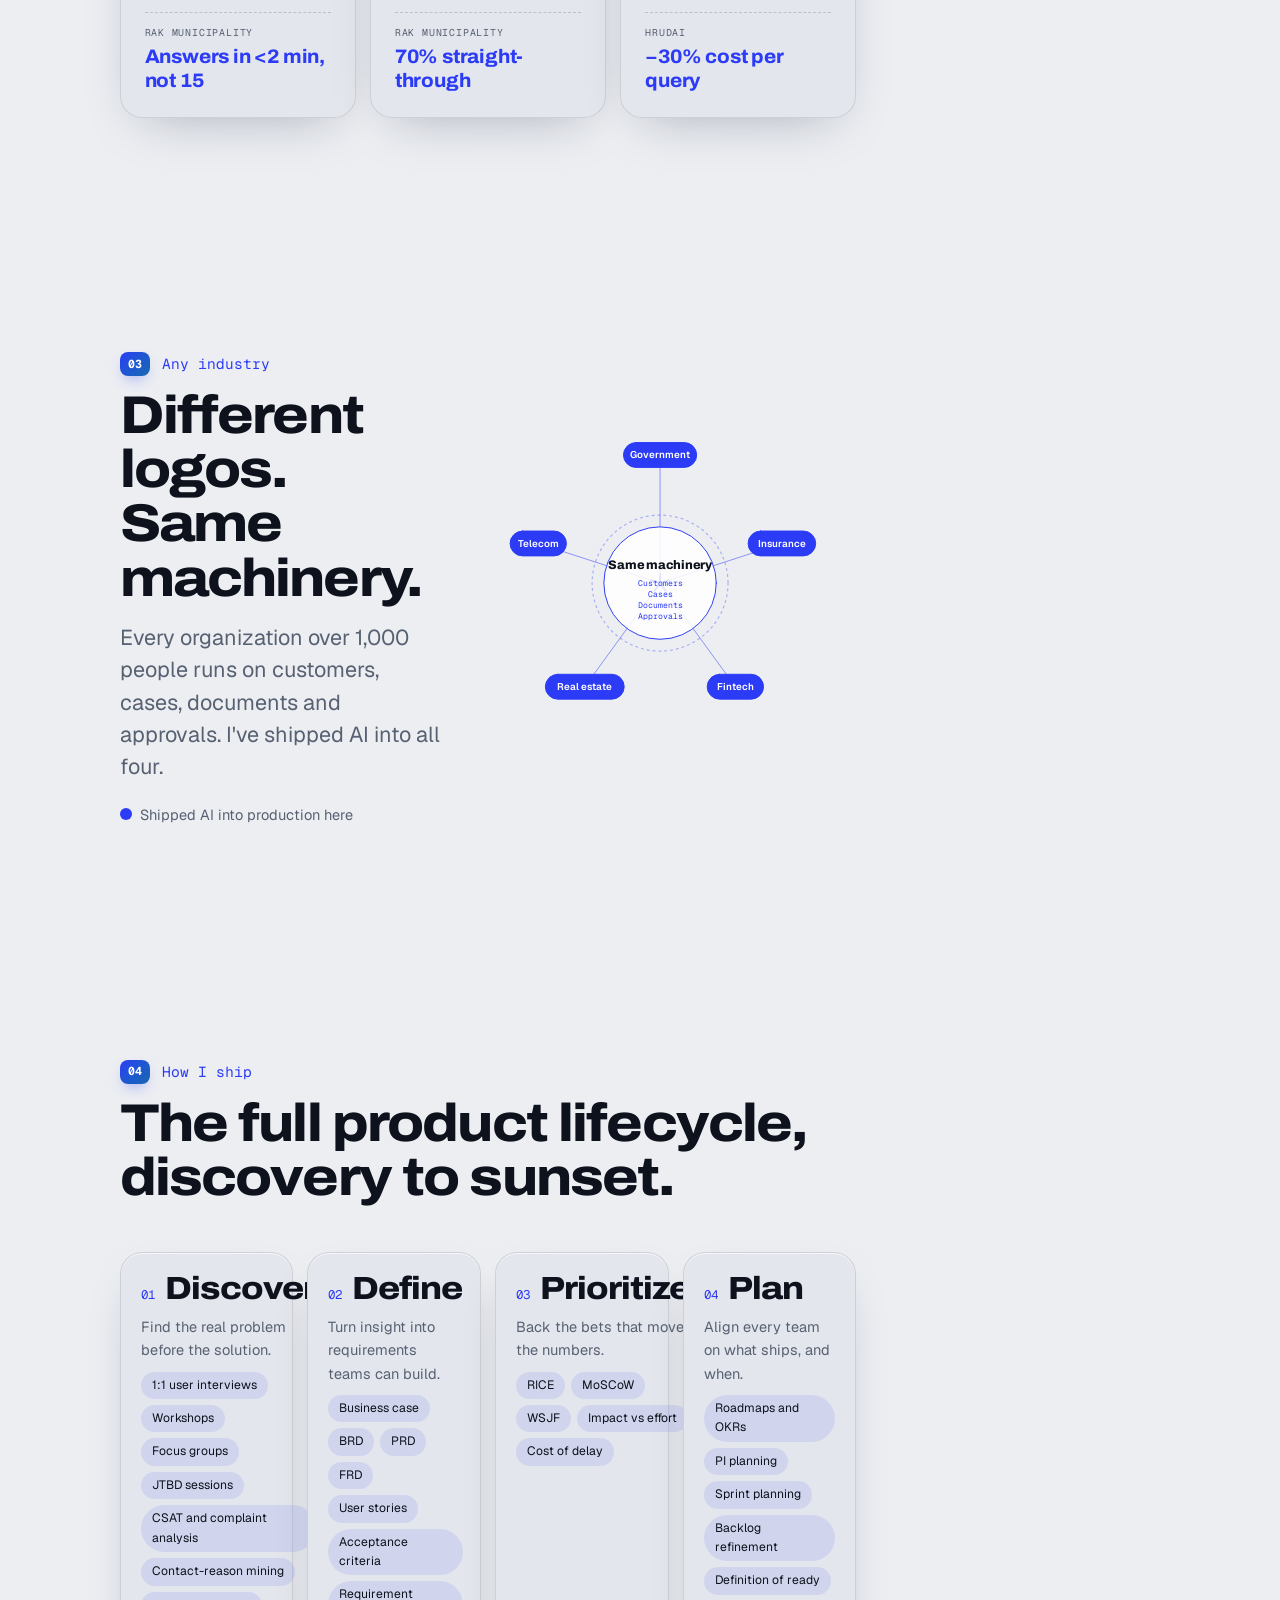
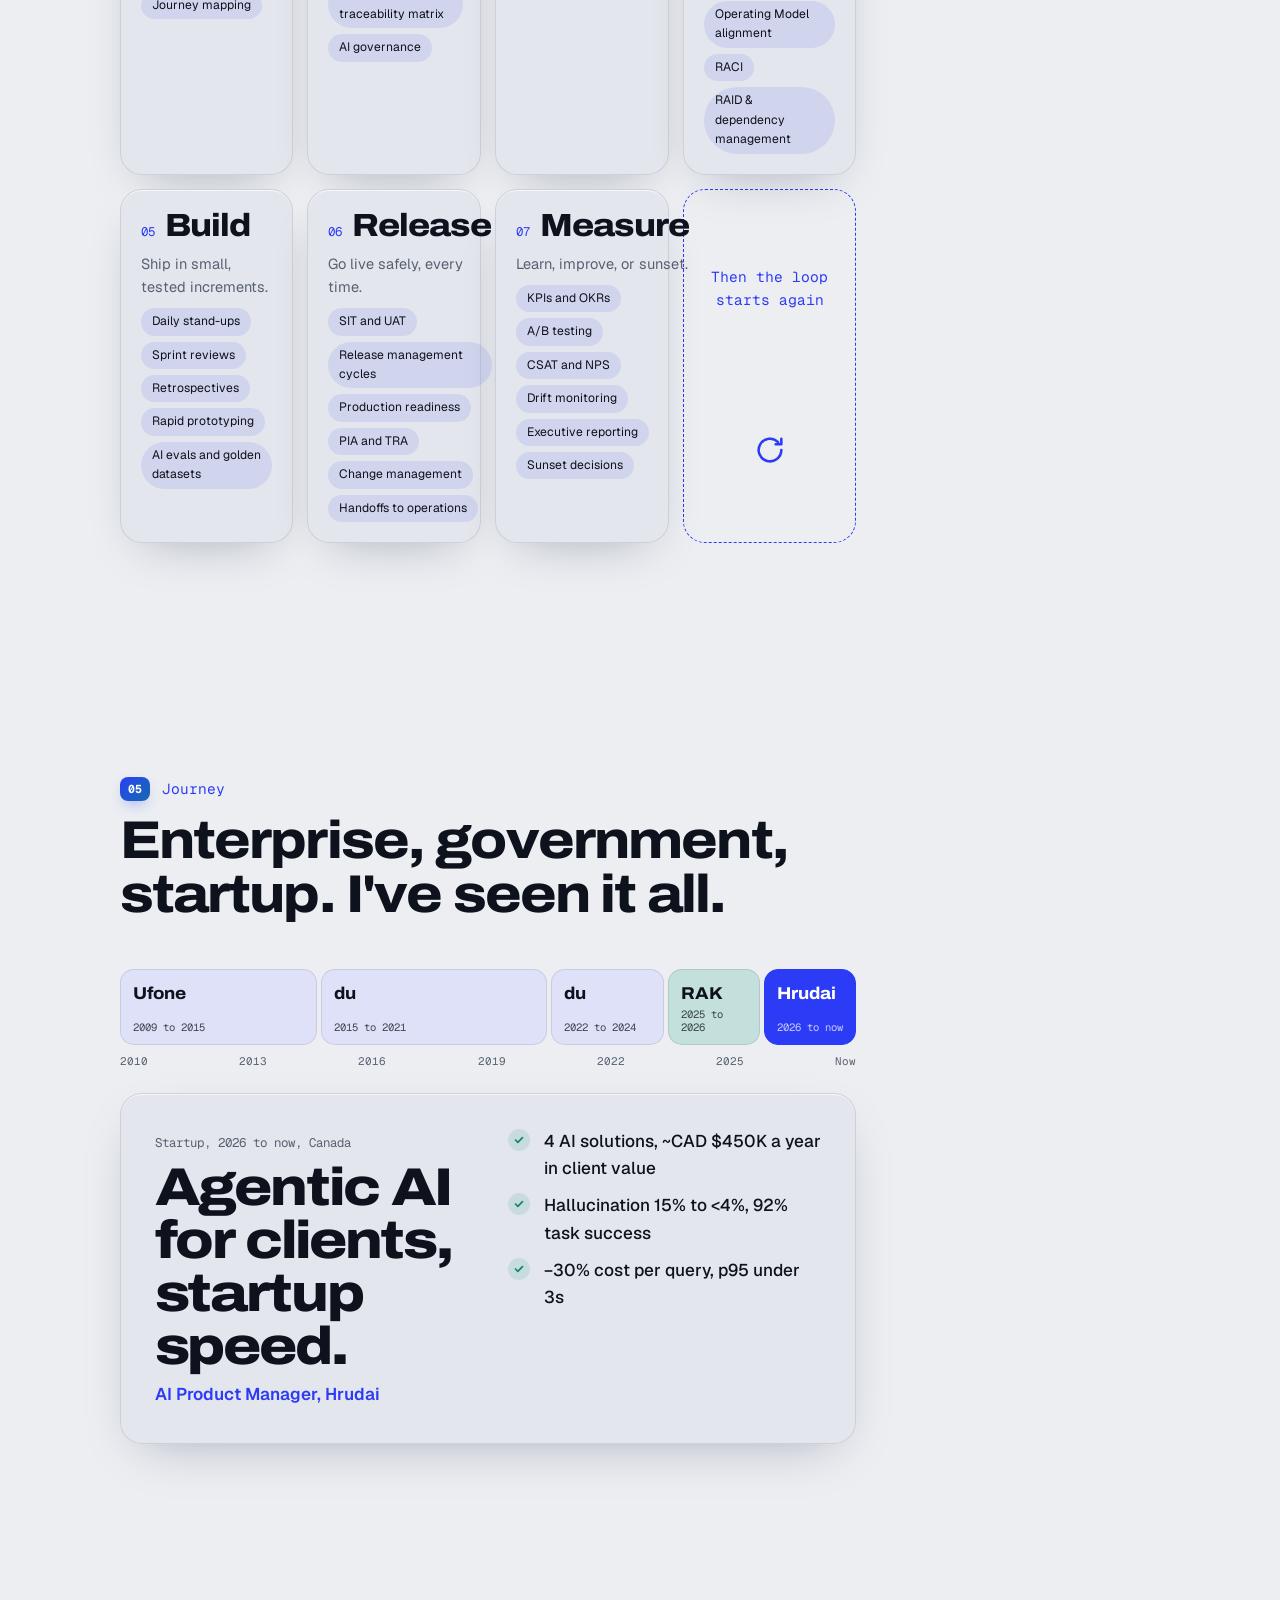
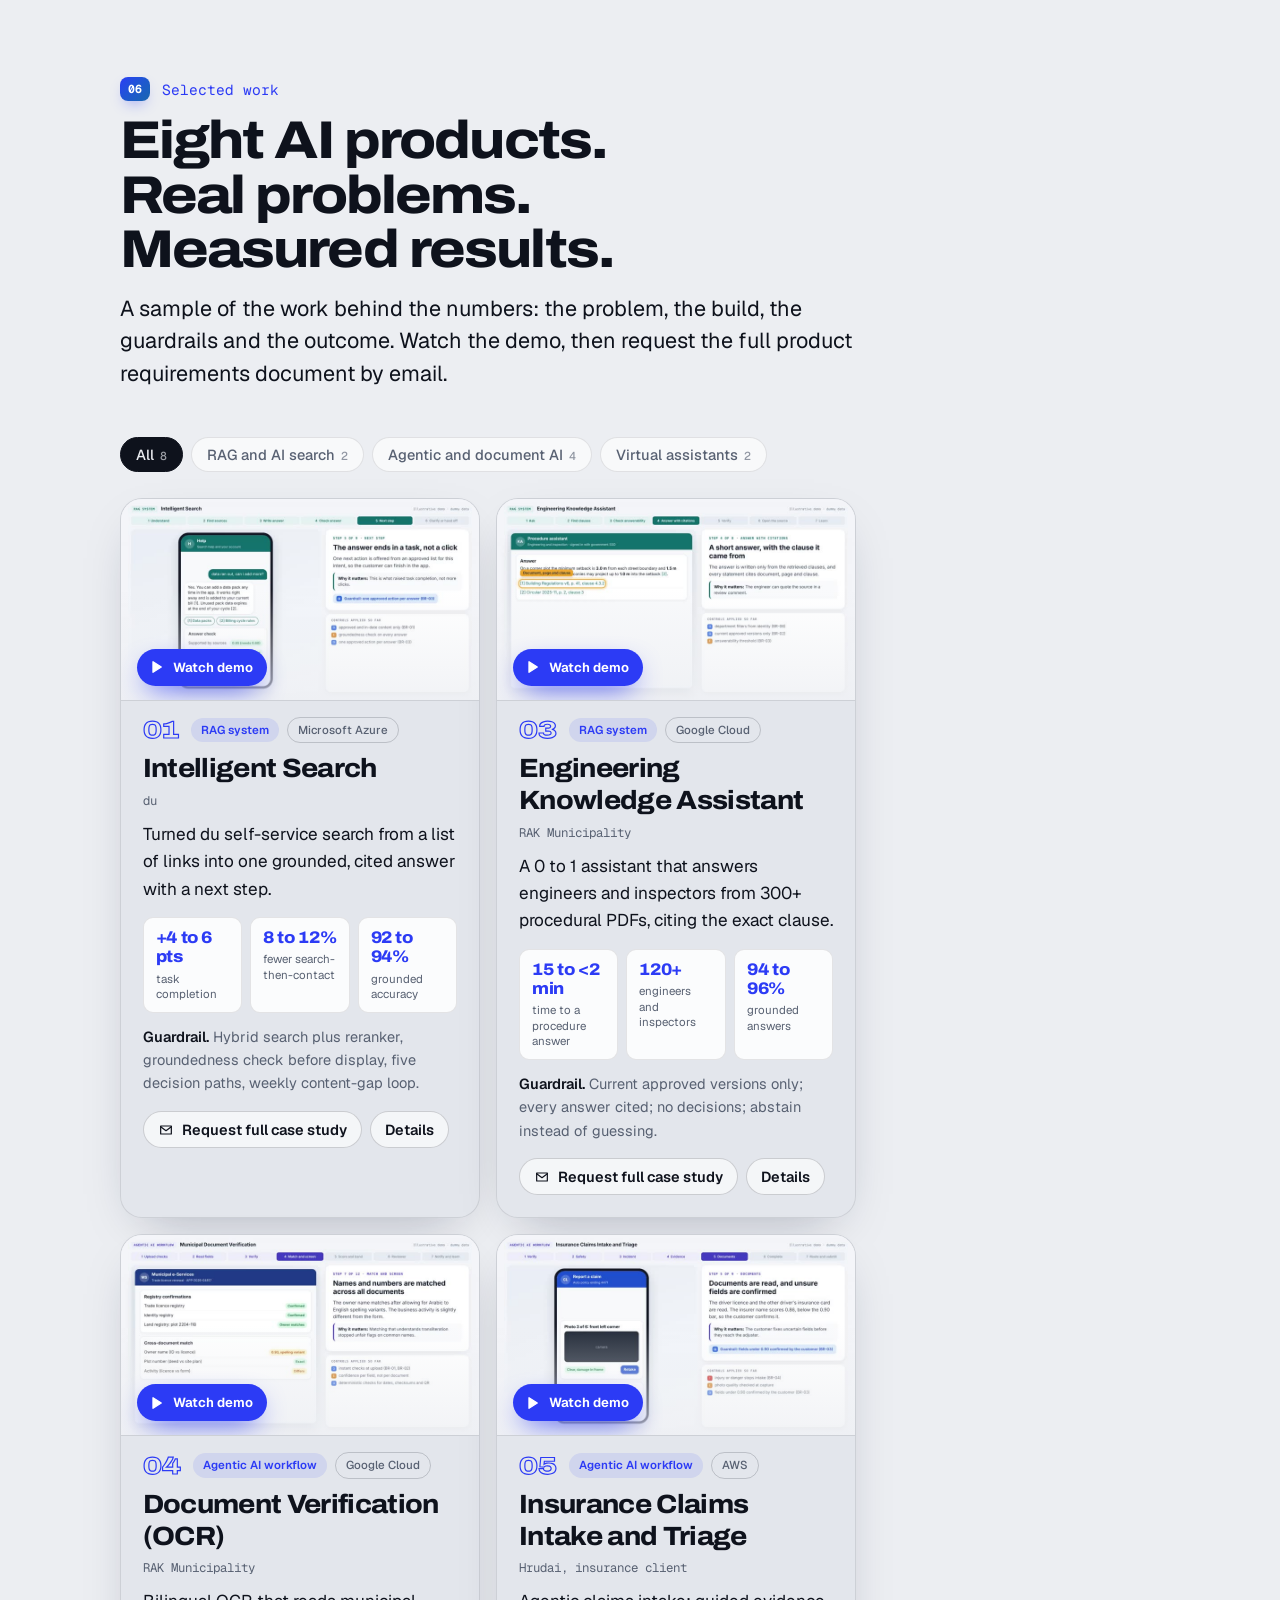
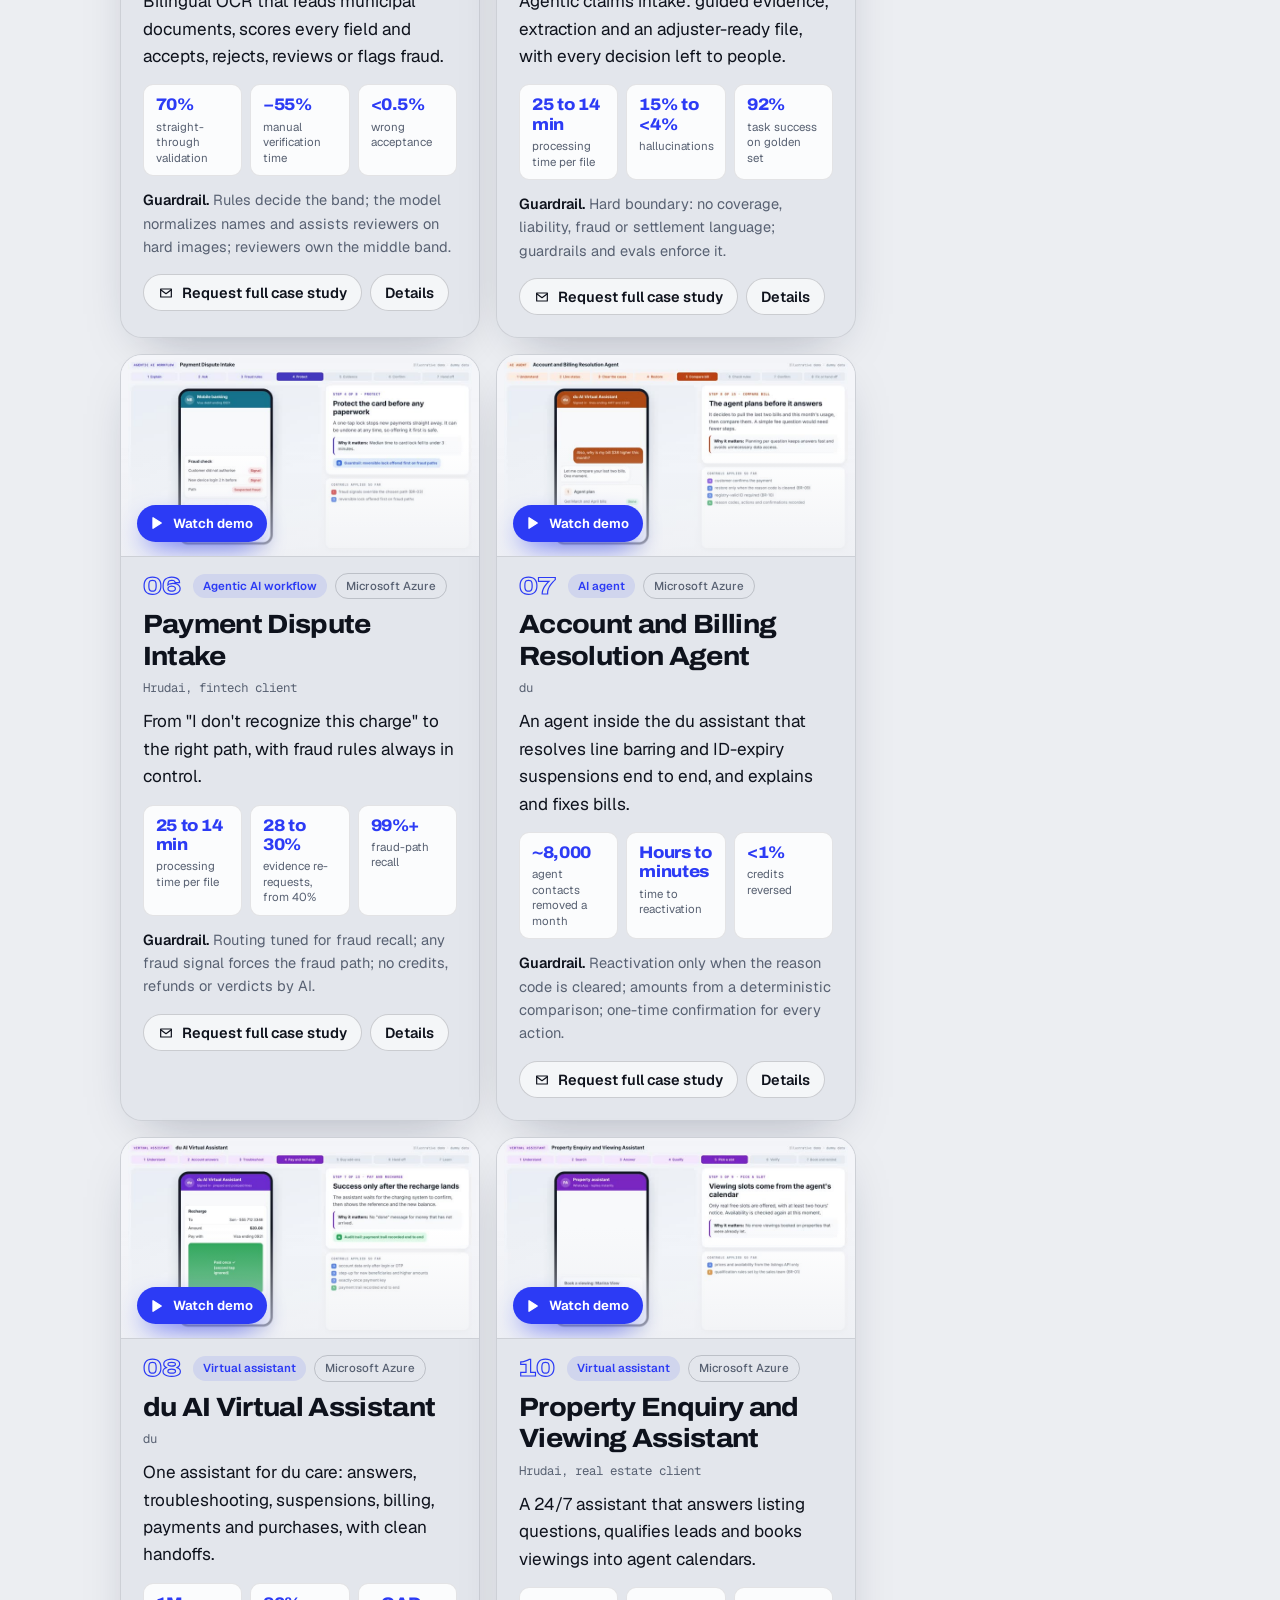
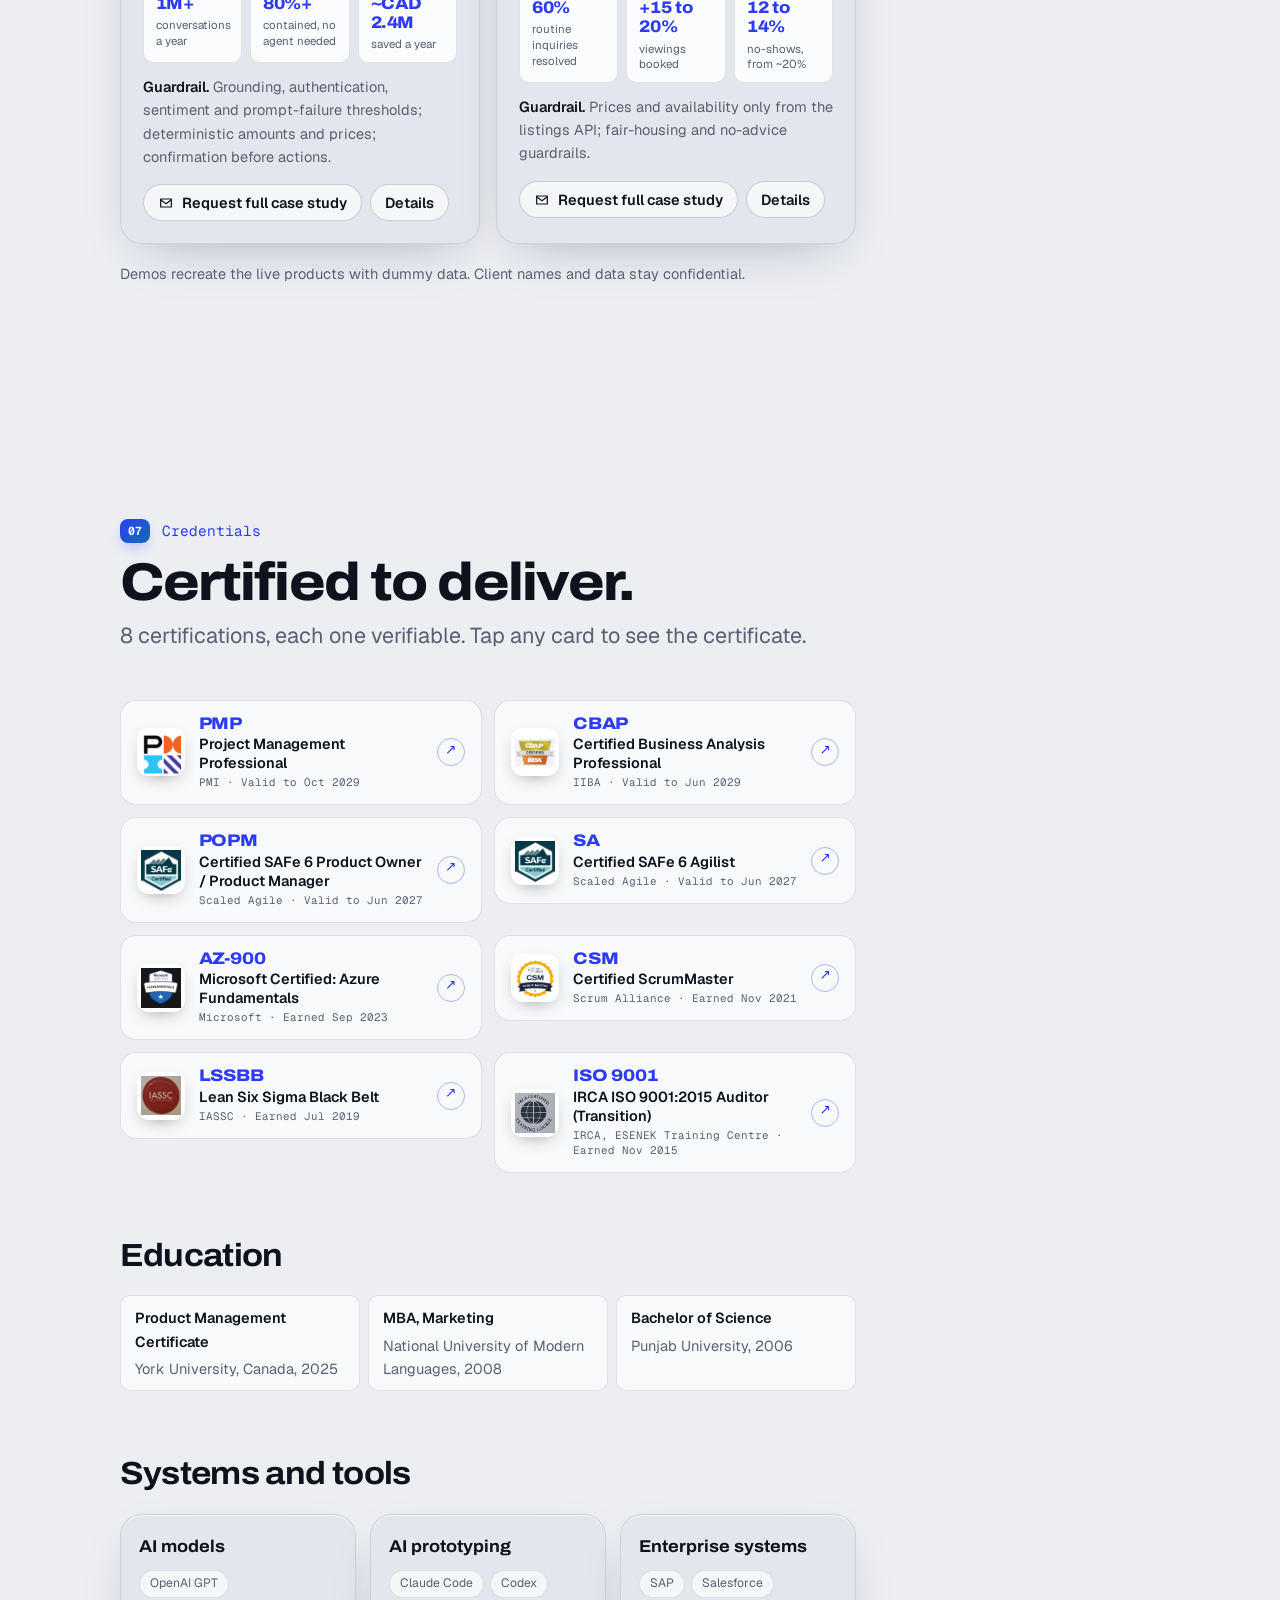
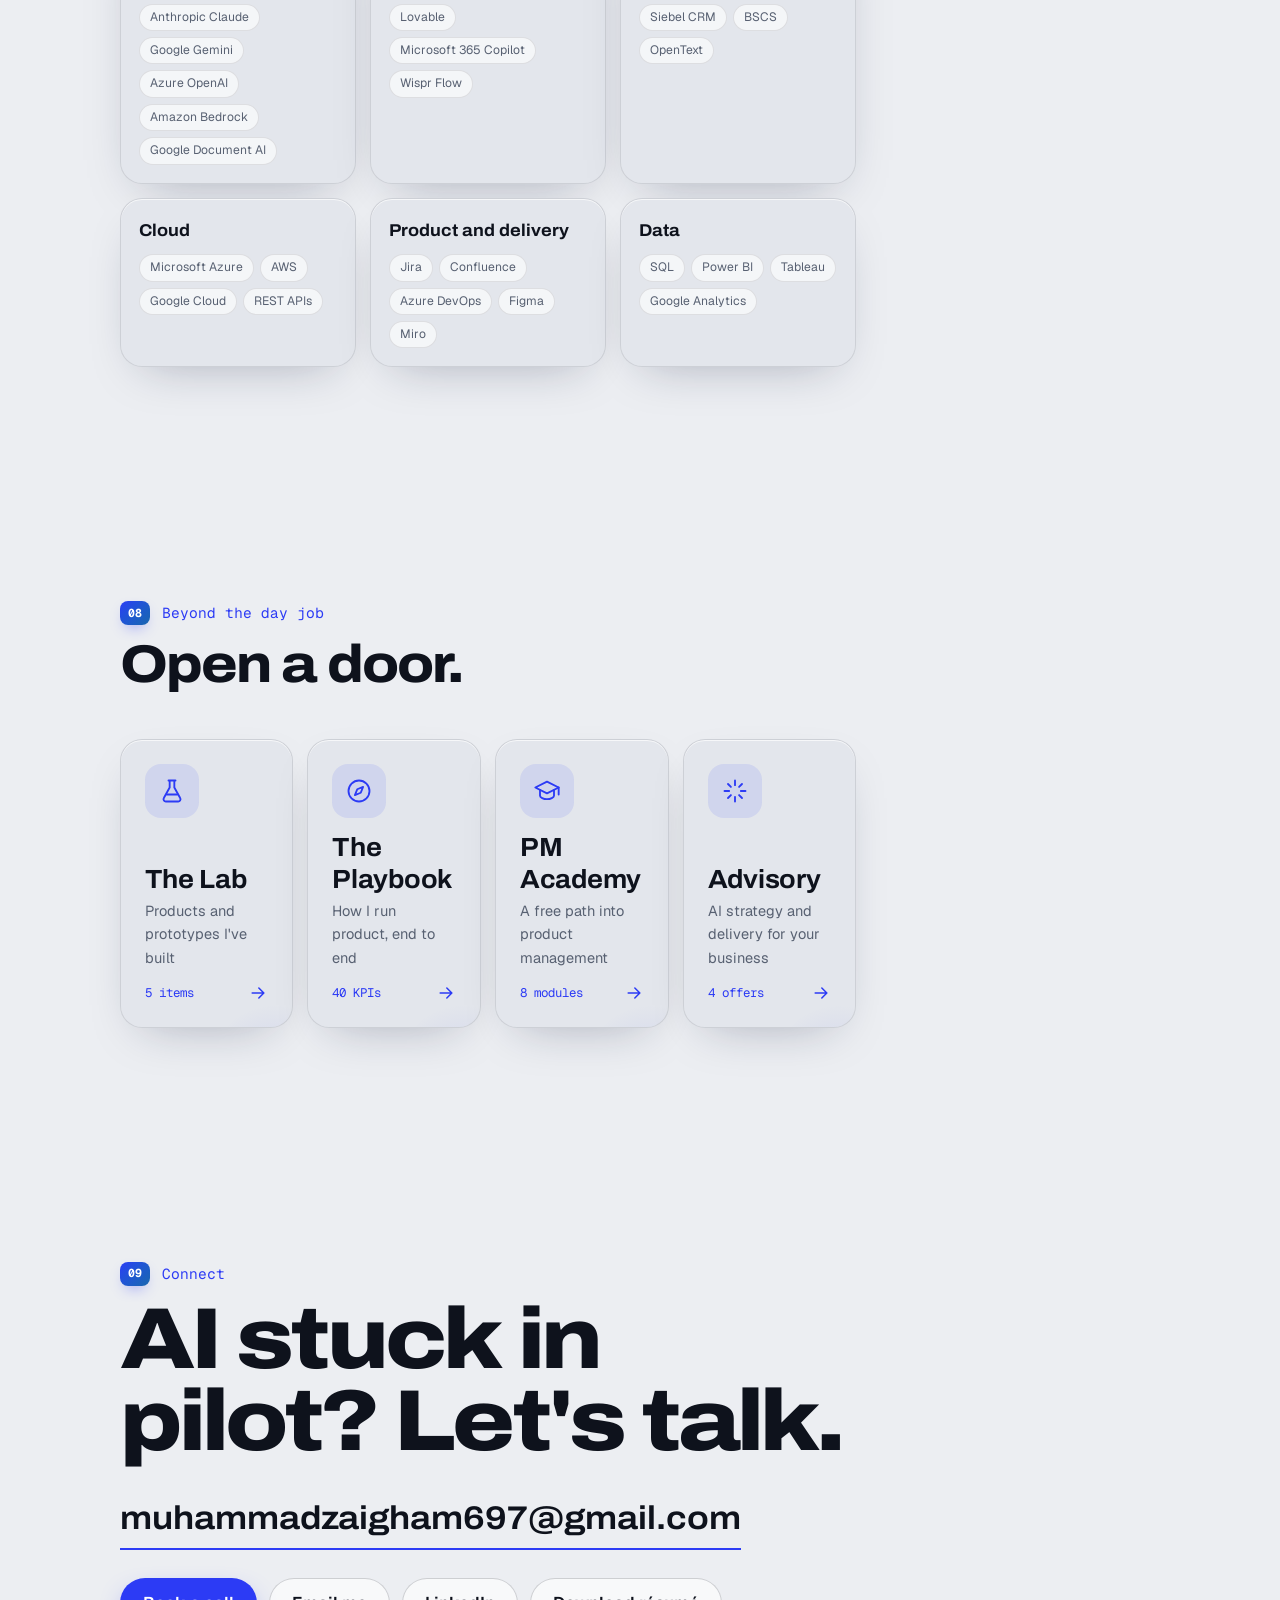
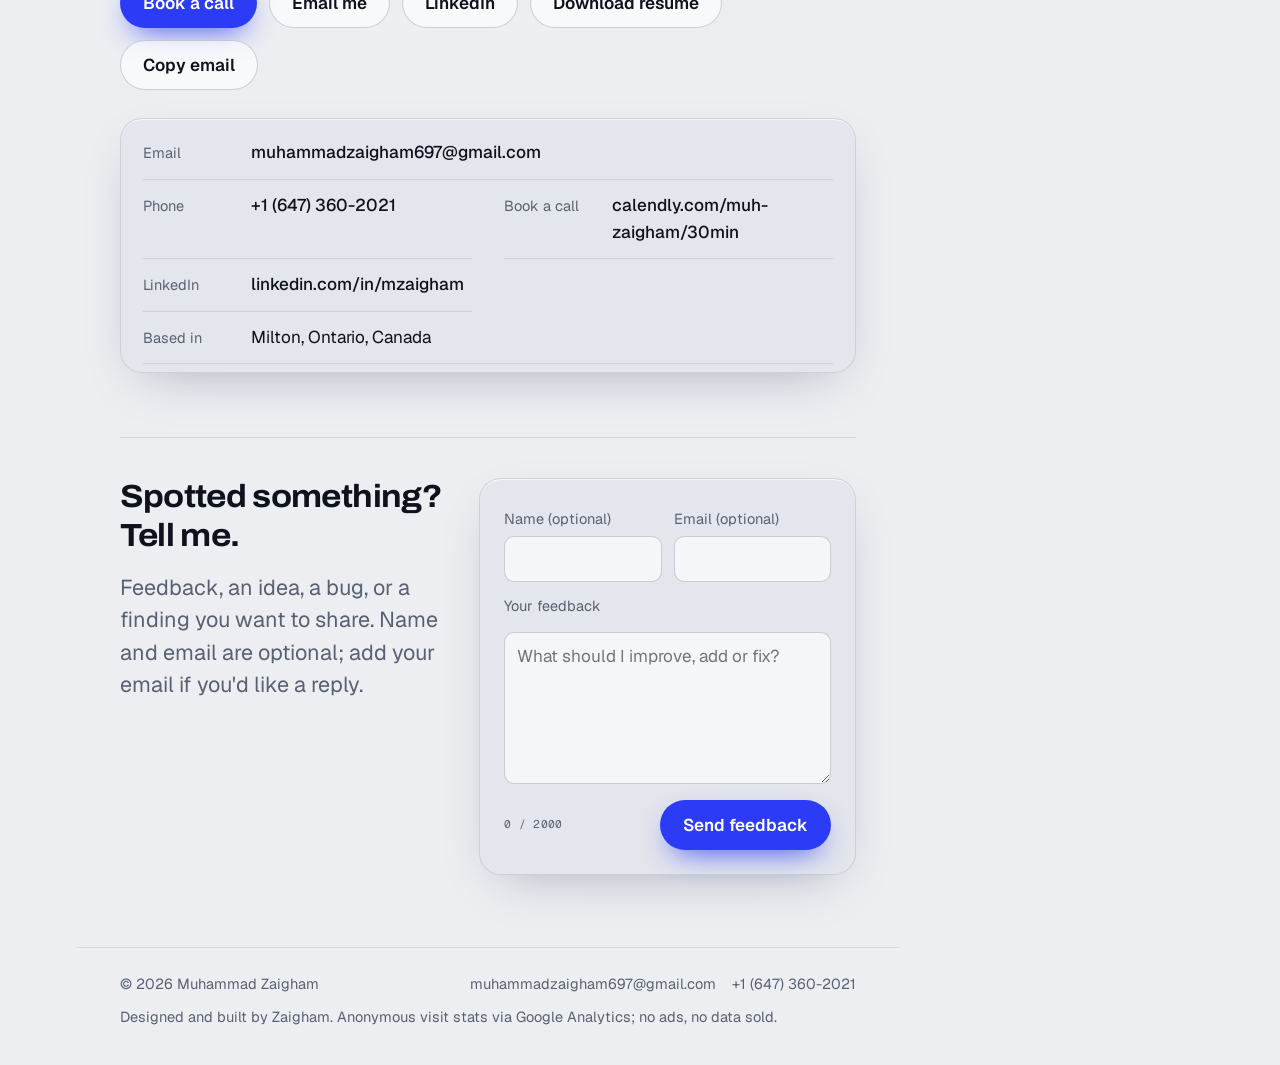
==== commit fad9734c: "Bump AI twin version" ====
--- a/index.html
+++ b/index.html
@@ -382,7 +382,7 @@
 <script src="assets/js/vendor/three.min.js"></script>
 <script src="assets/js/content.js?v=16"></script>
 <script src="assets/js/scene.js?v=12"></script>
-<script src="assets/js/assistant.js?v=14"></script>
+<script src="assets/js/assistant.js?v=16"></script>
 <script src="assets/js/app.js?v=15"></script>
 <script src="assets/js/analytics.js?v=12"></script>
 <!--PAGE-END-->
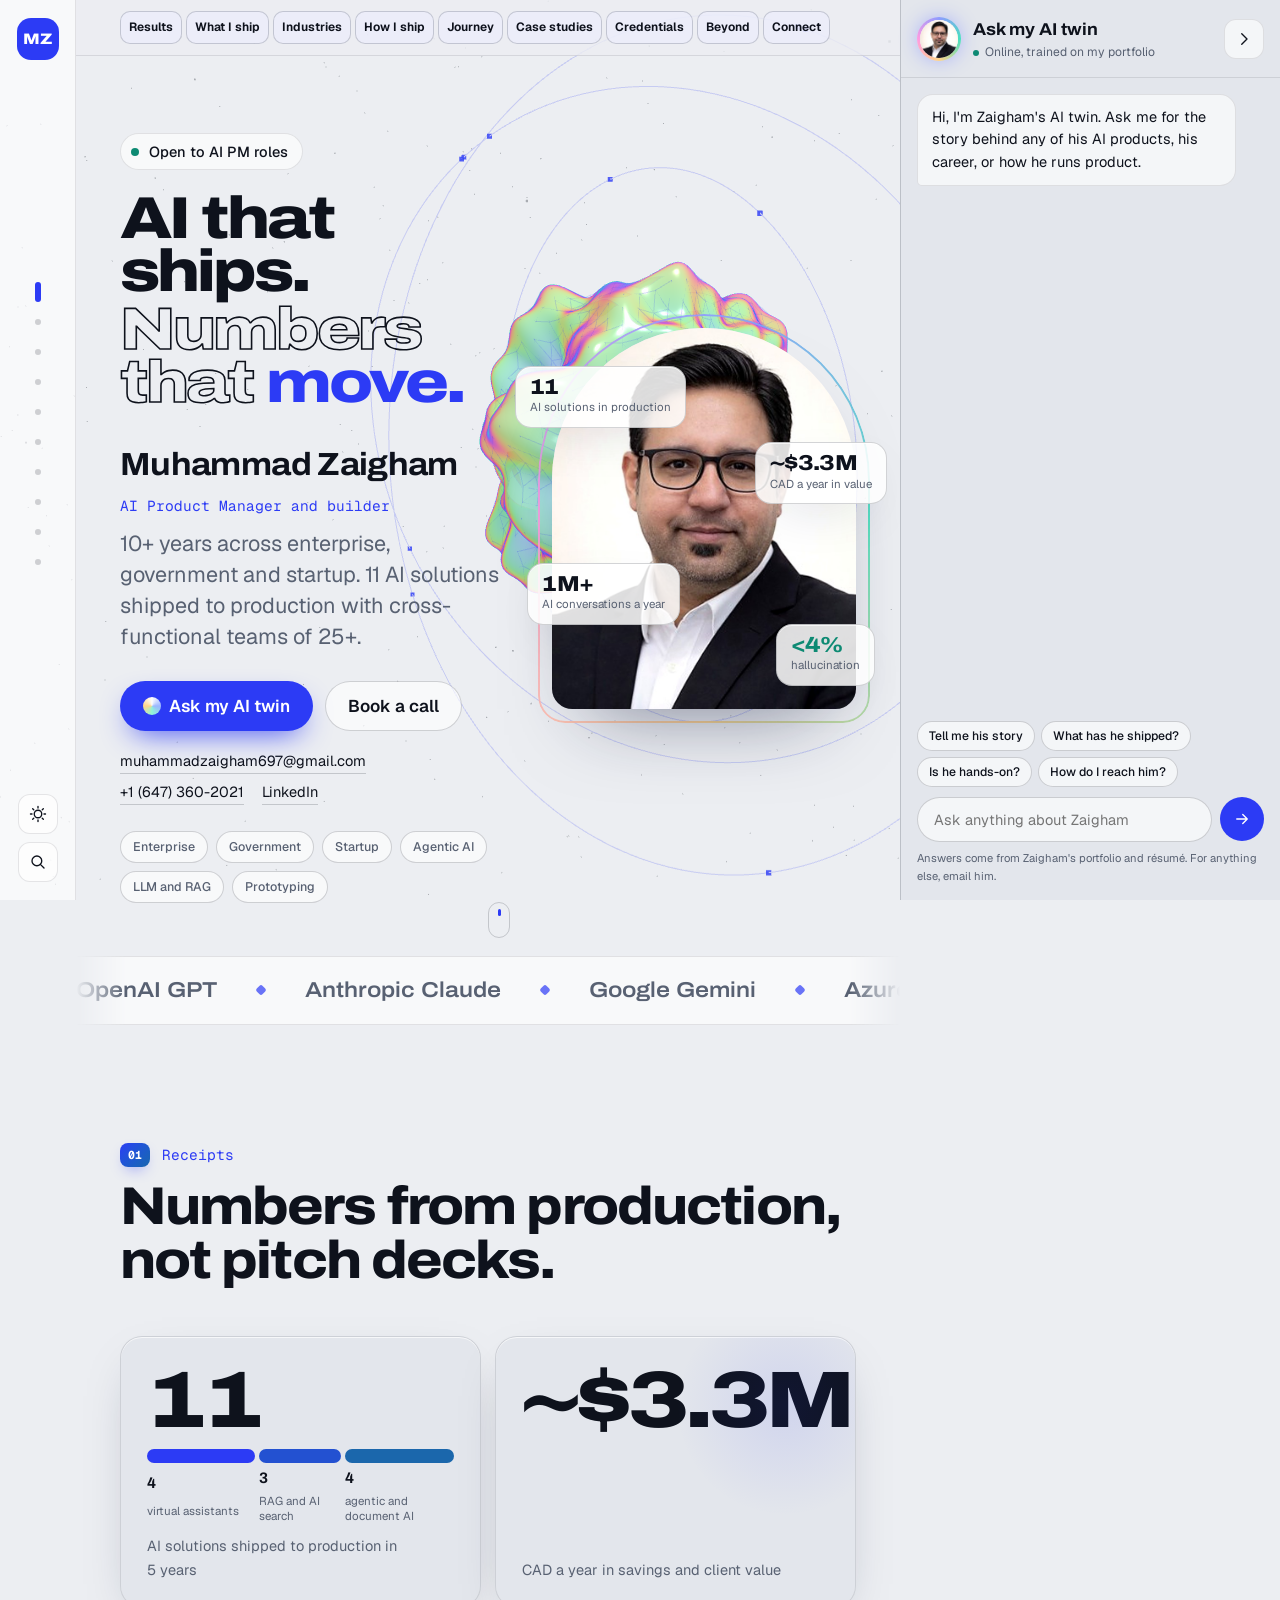
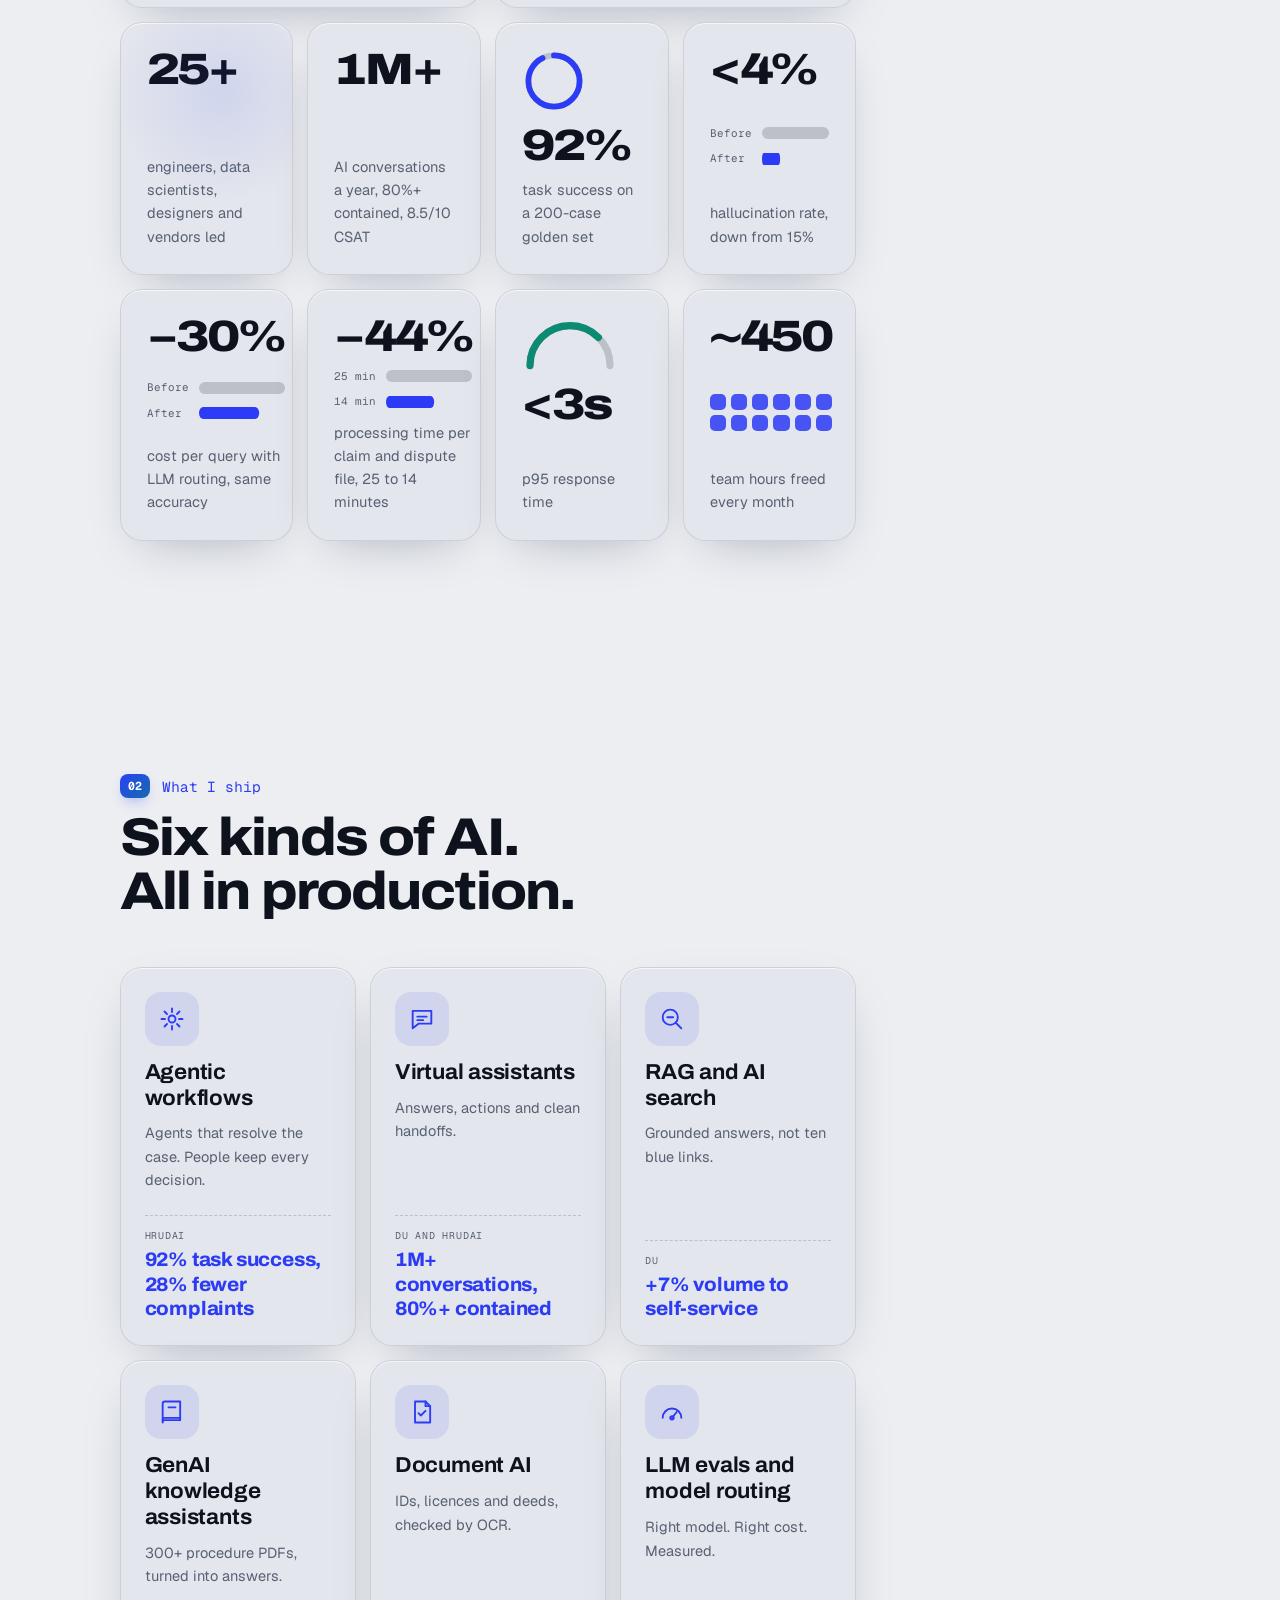
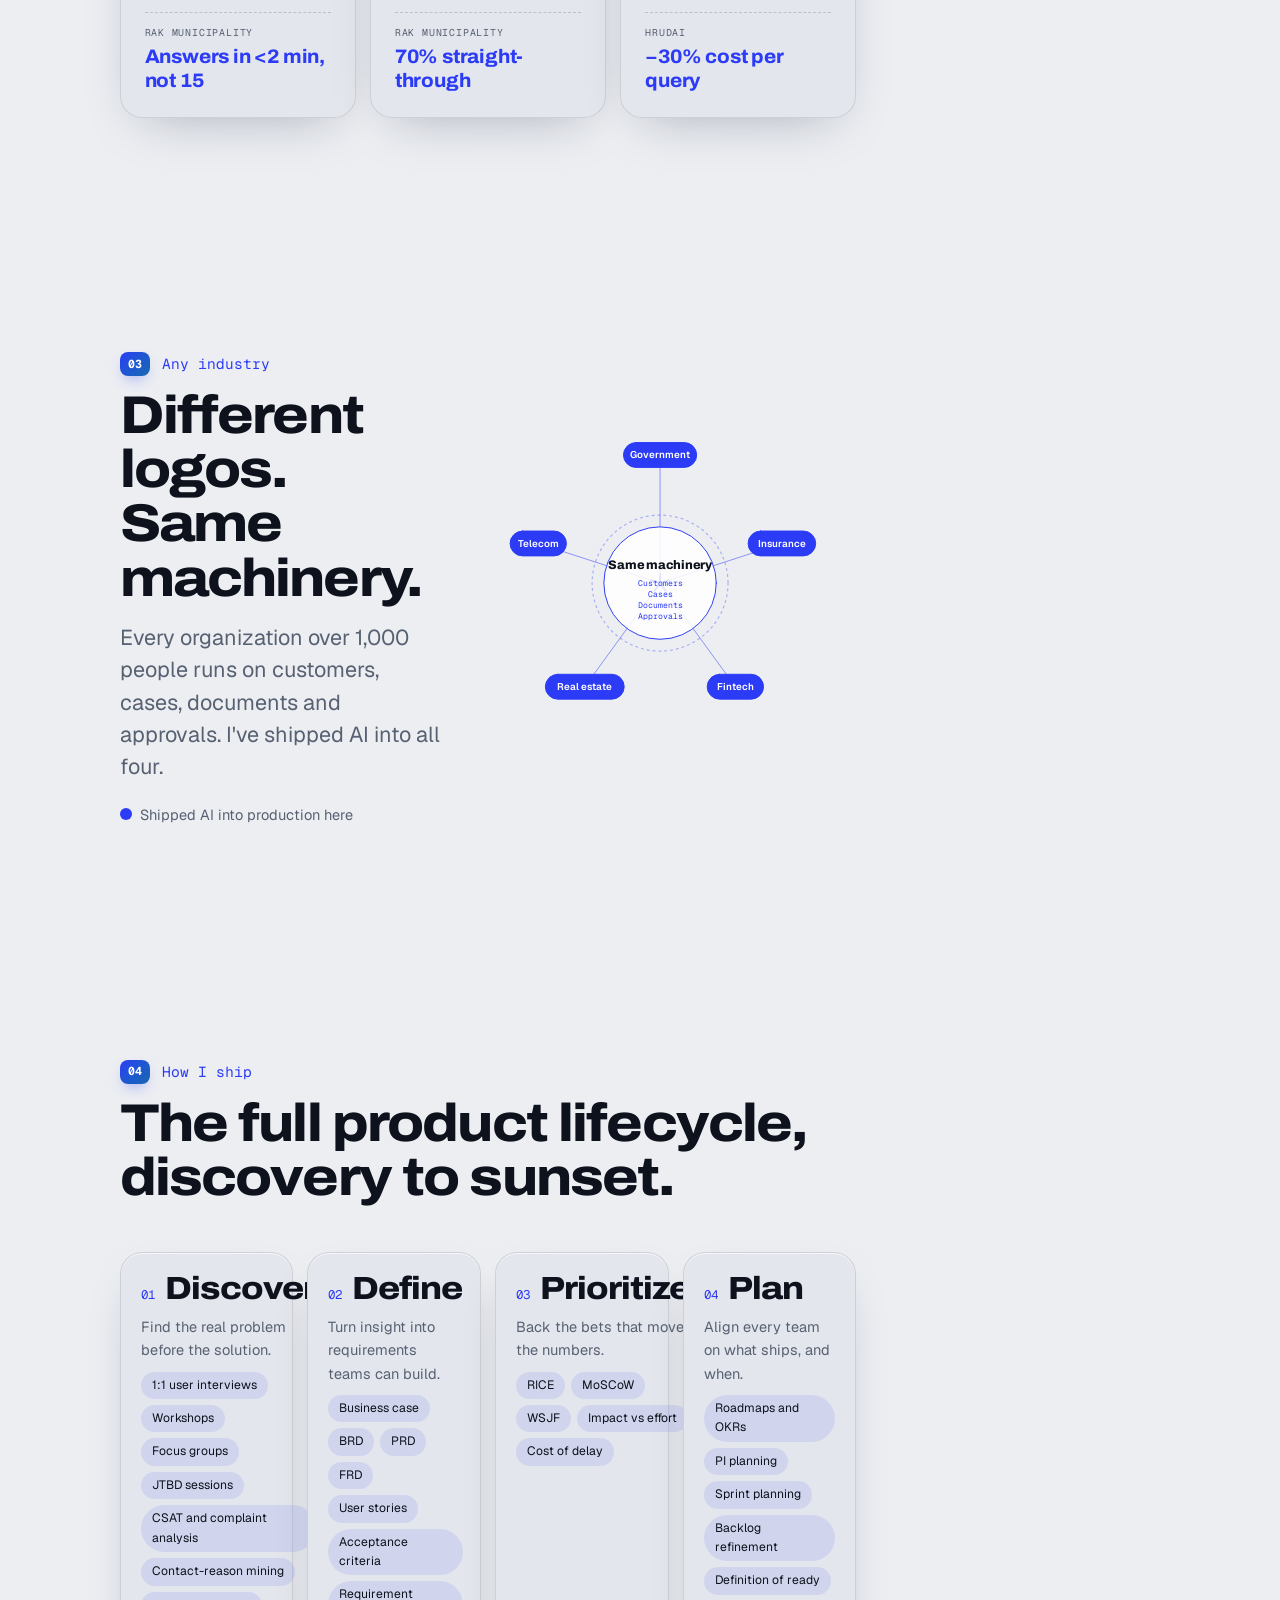
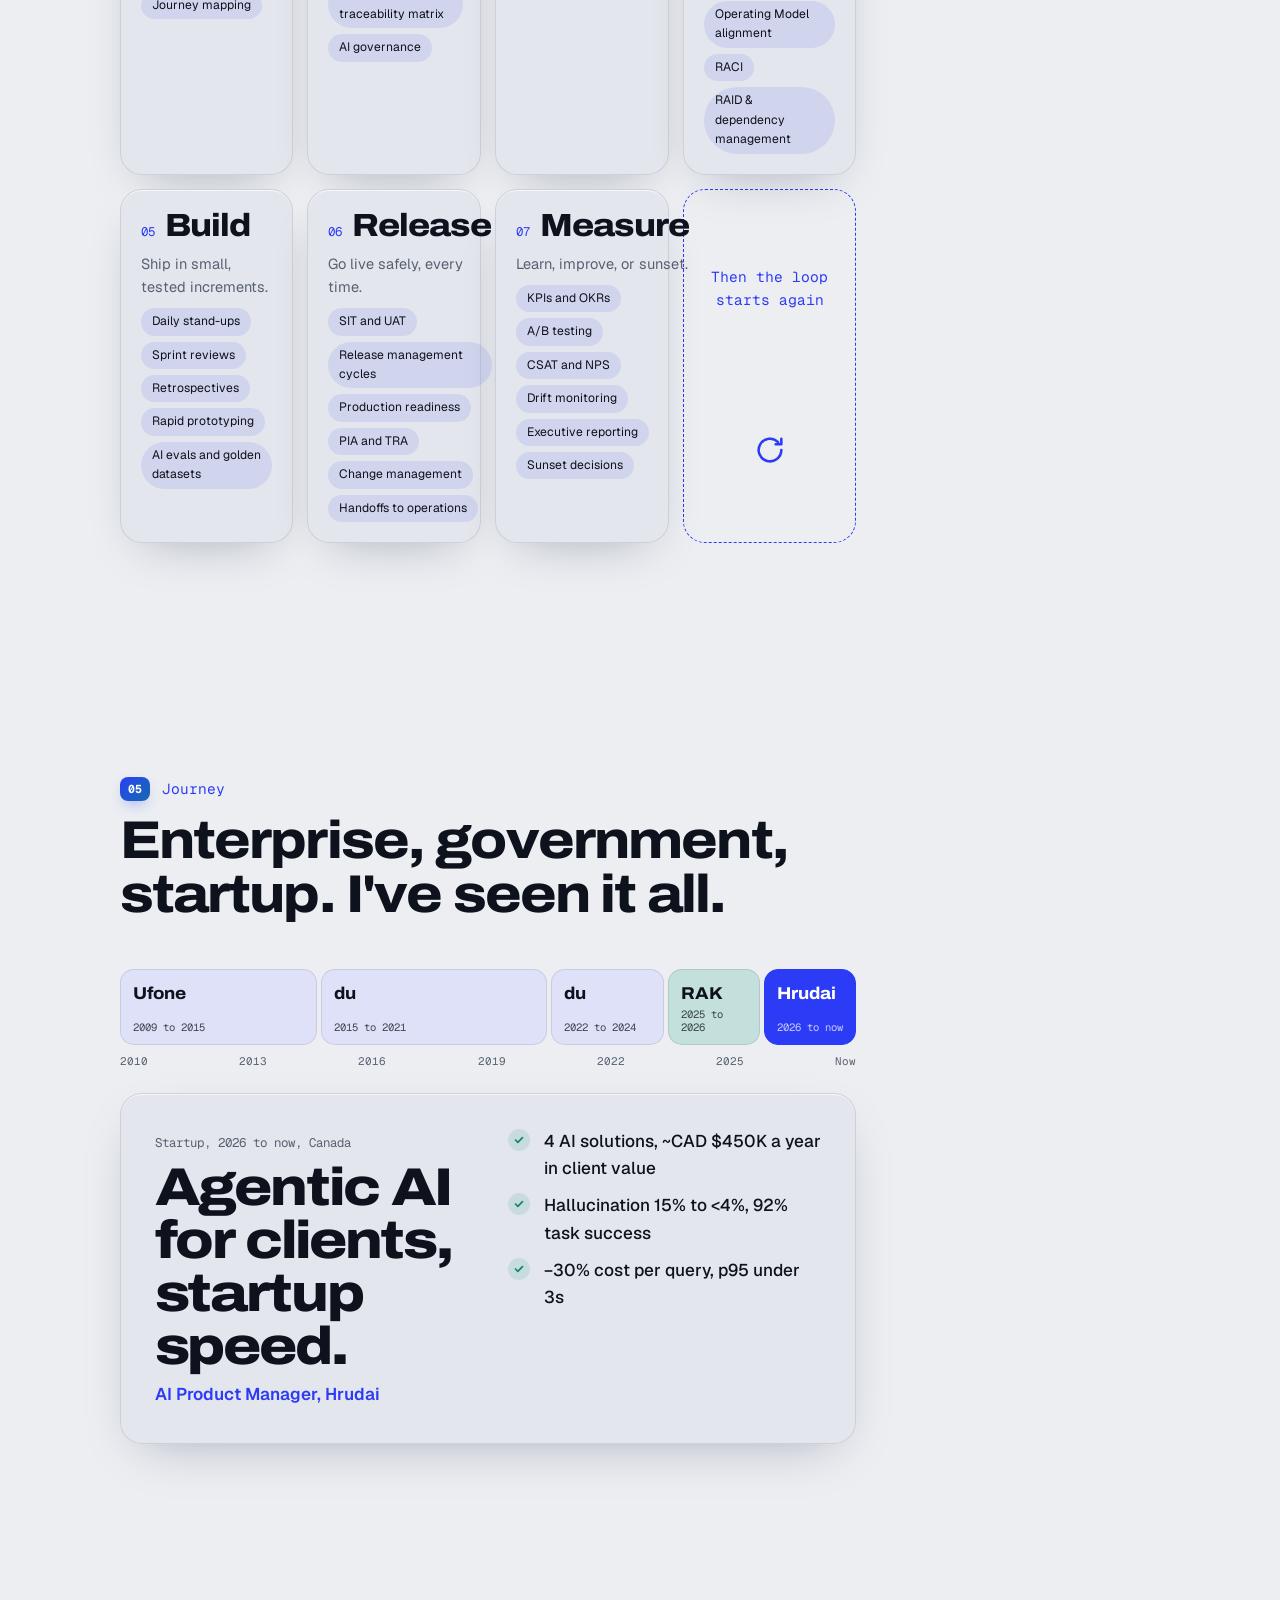
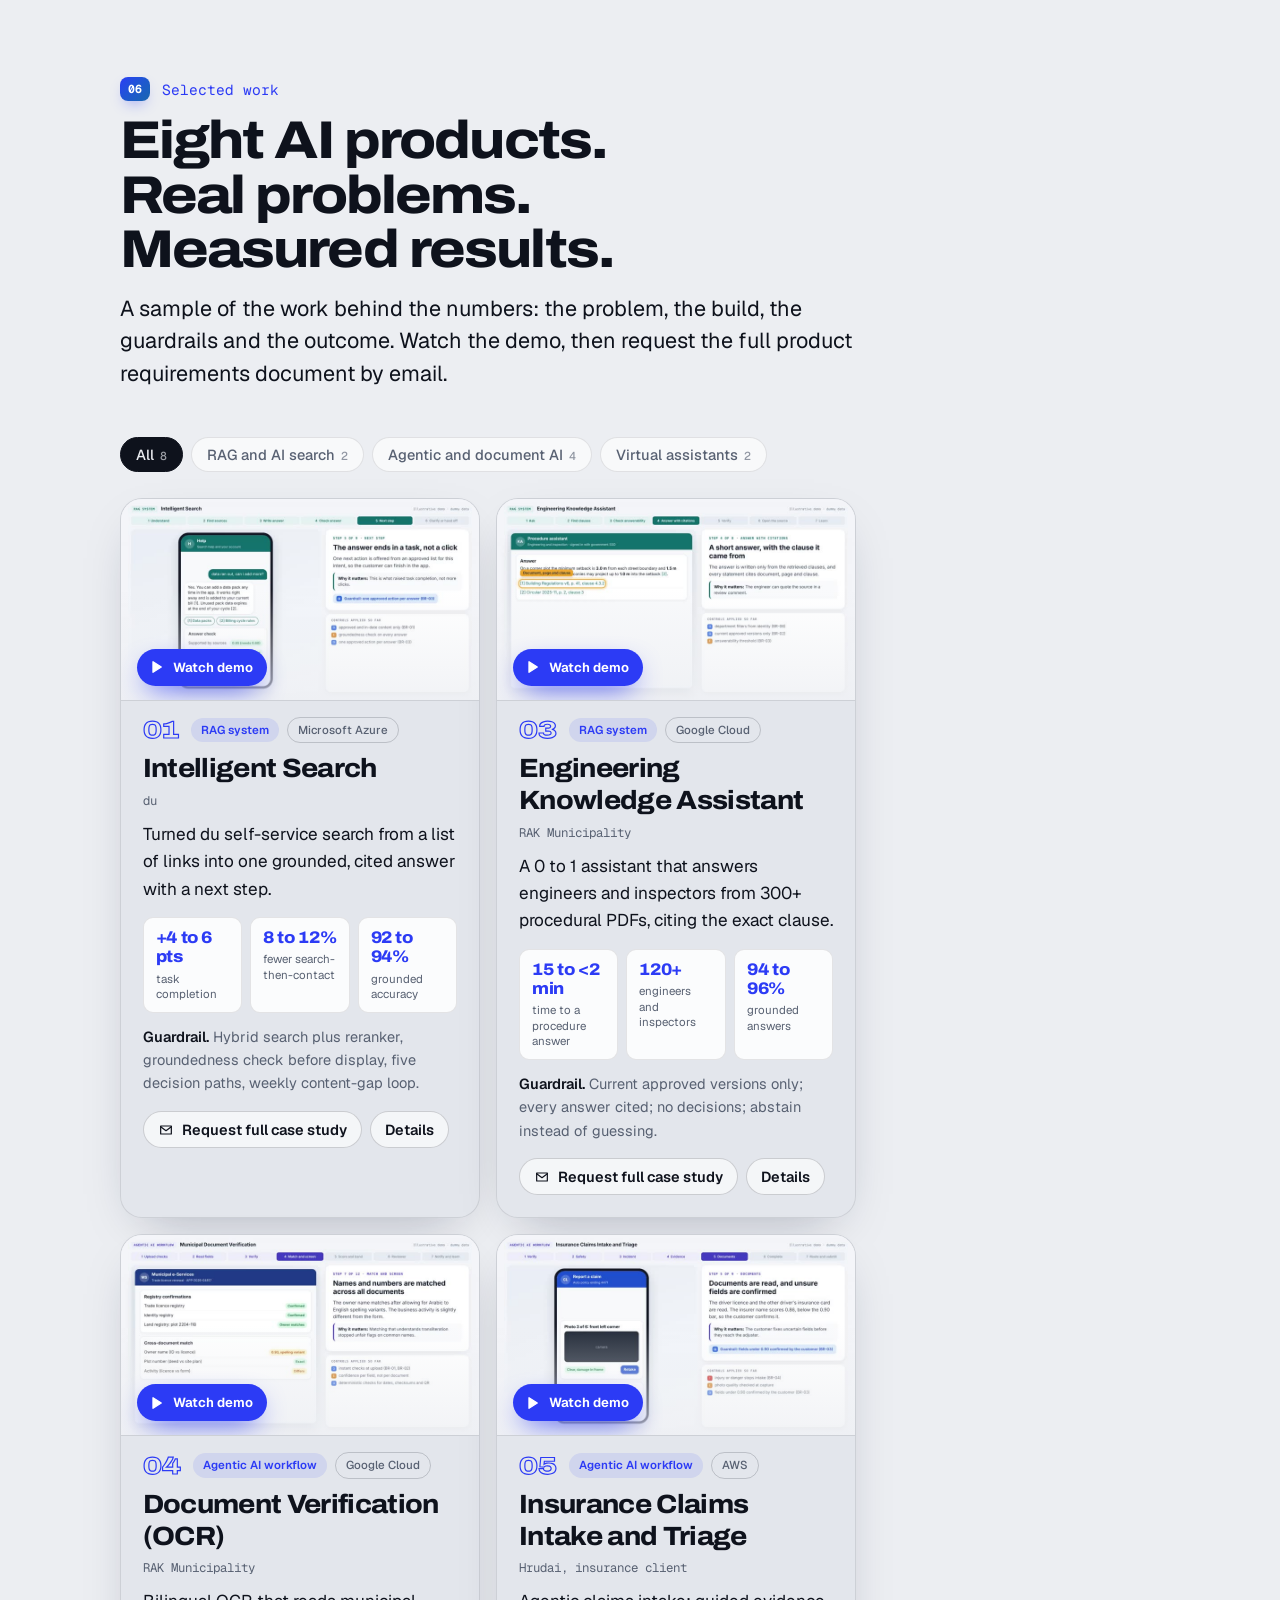
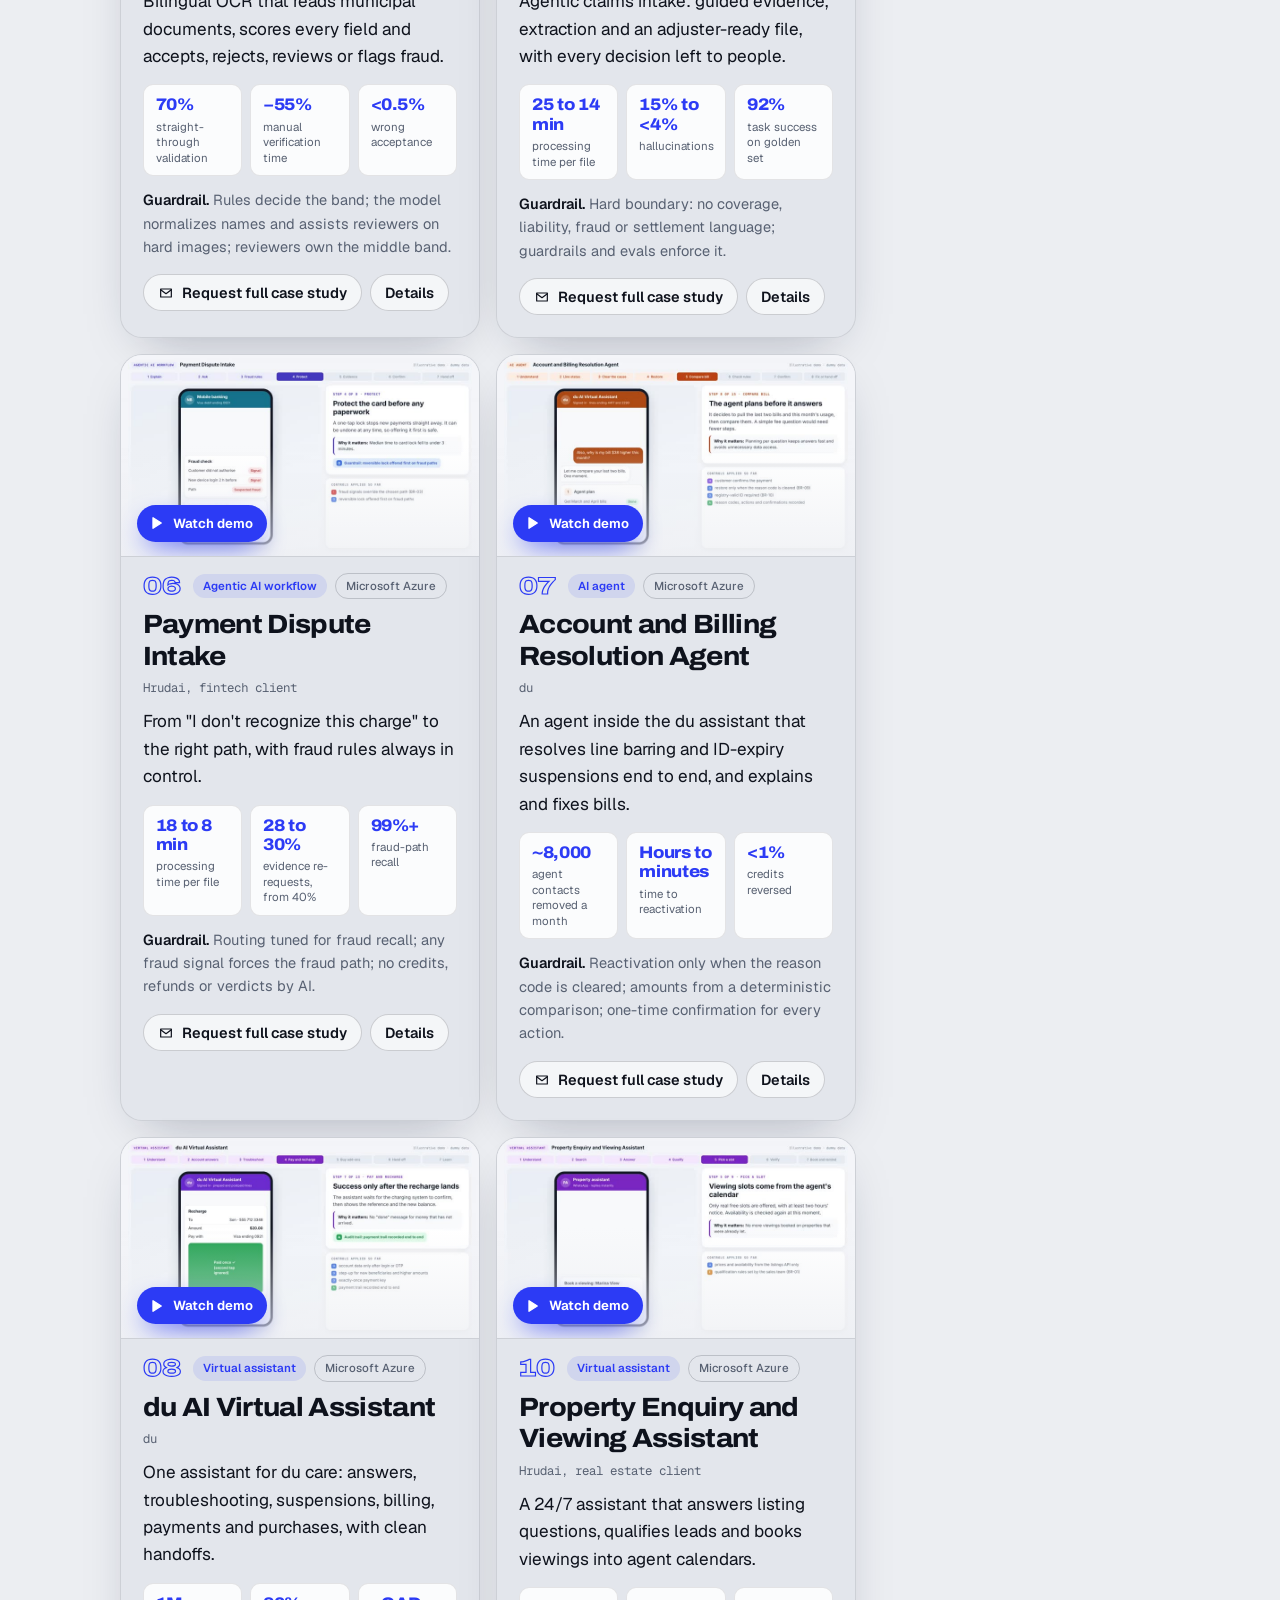
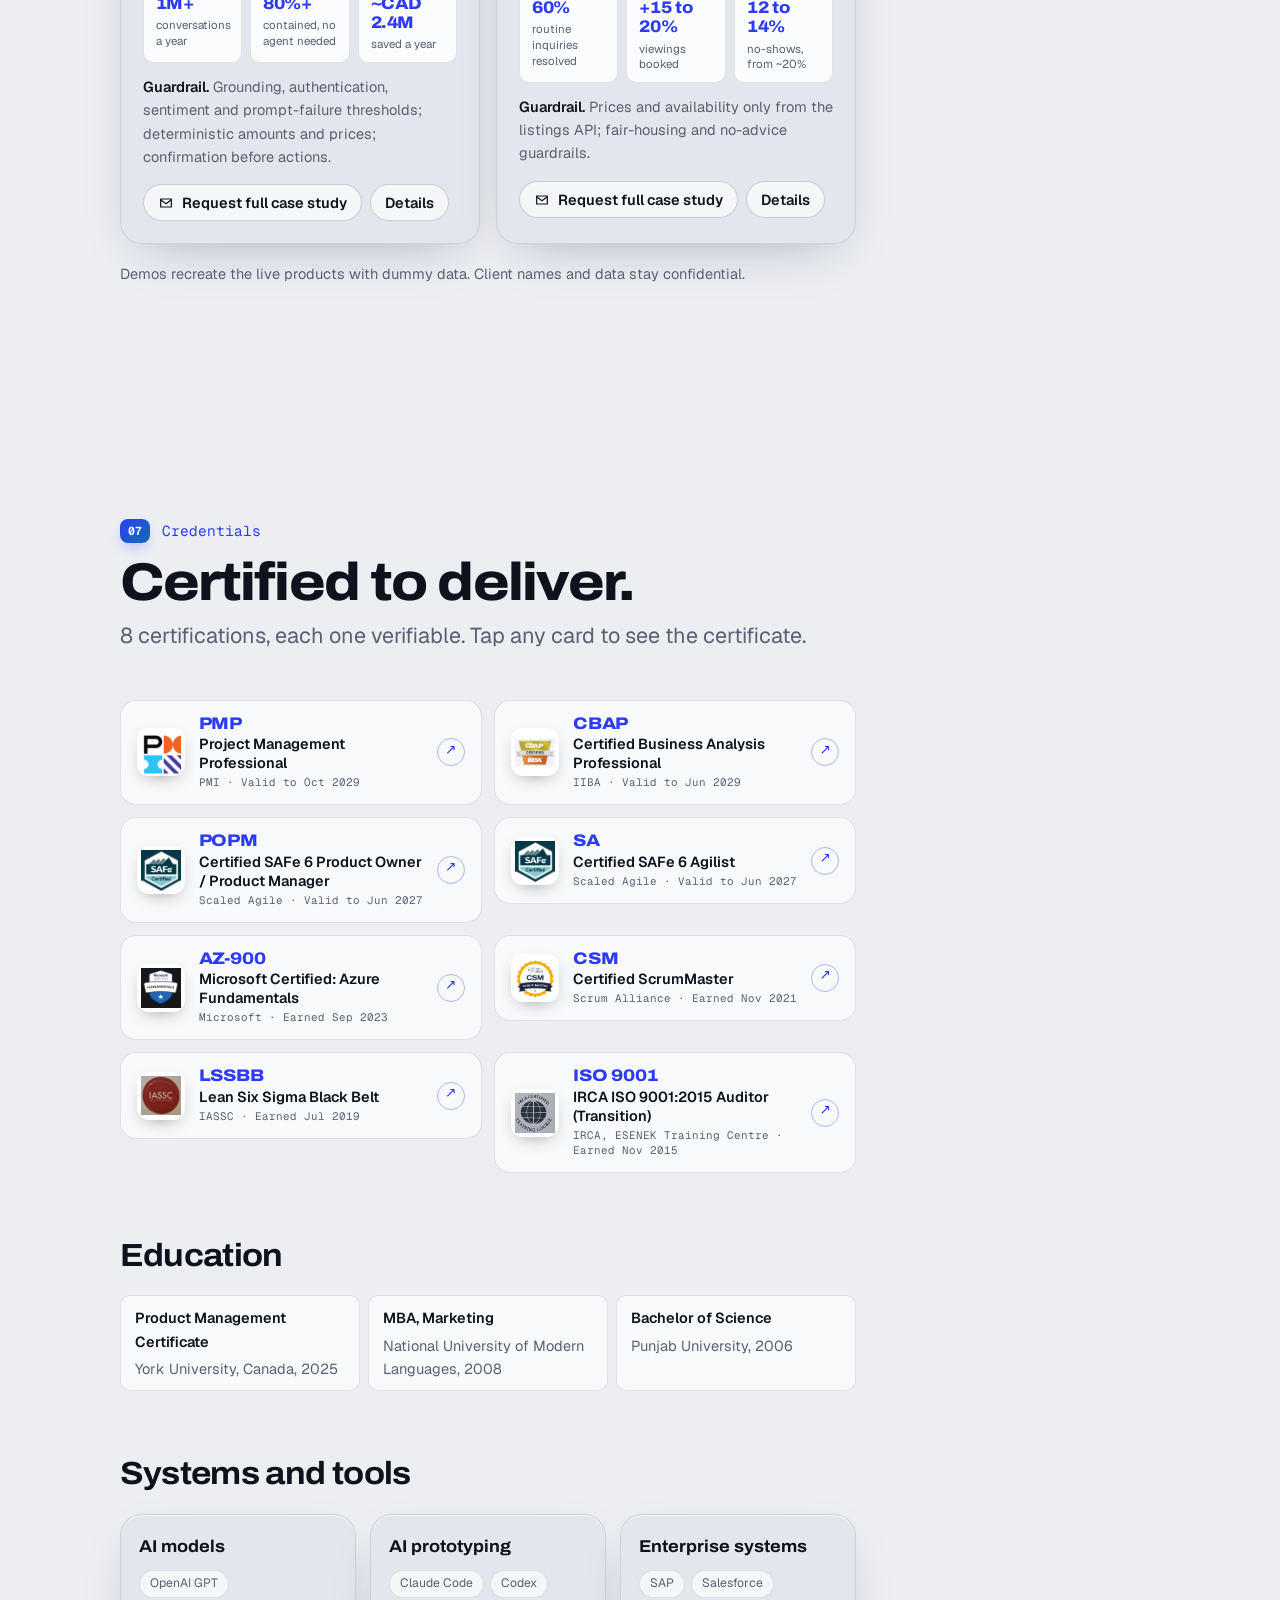
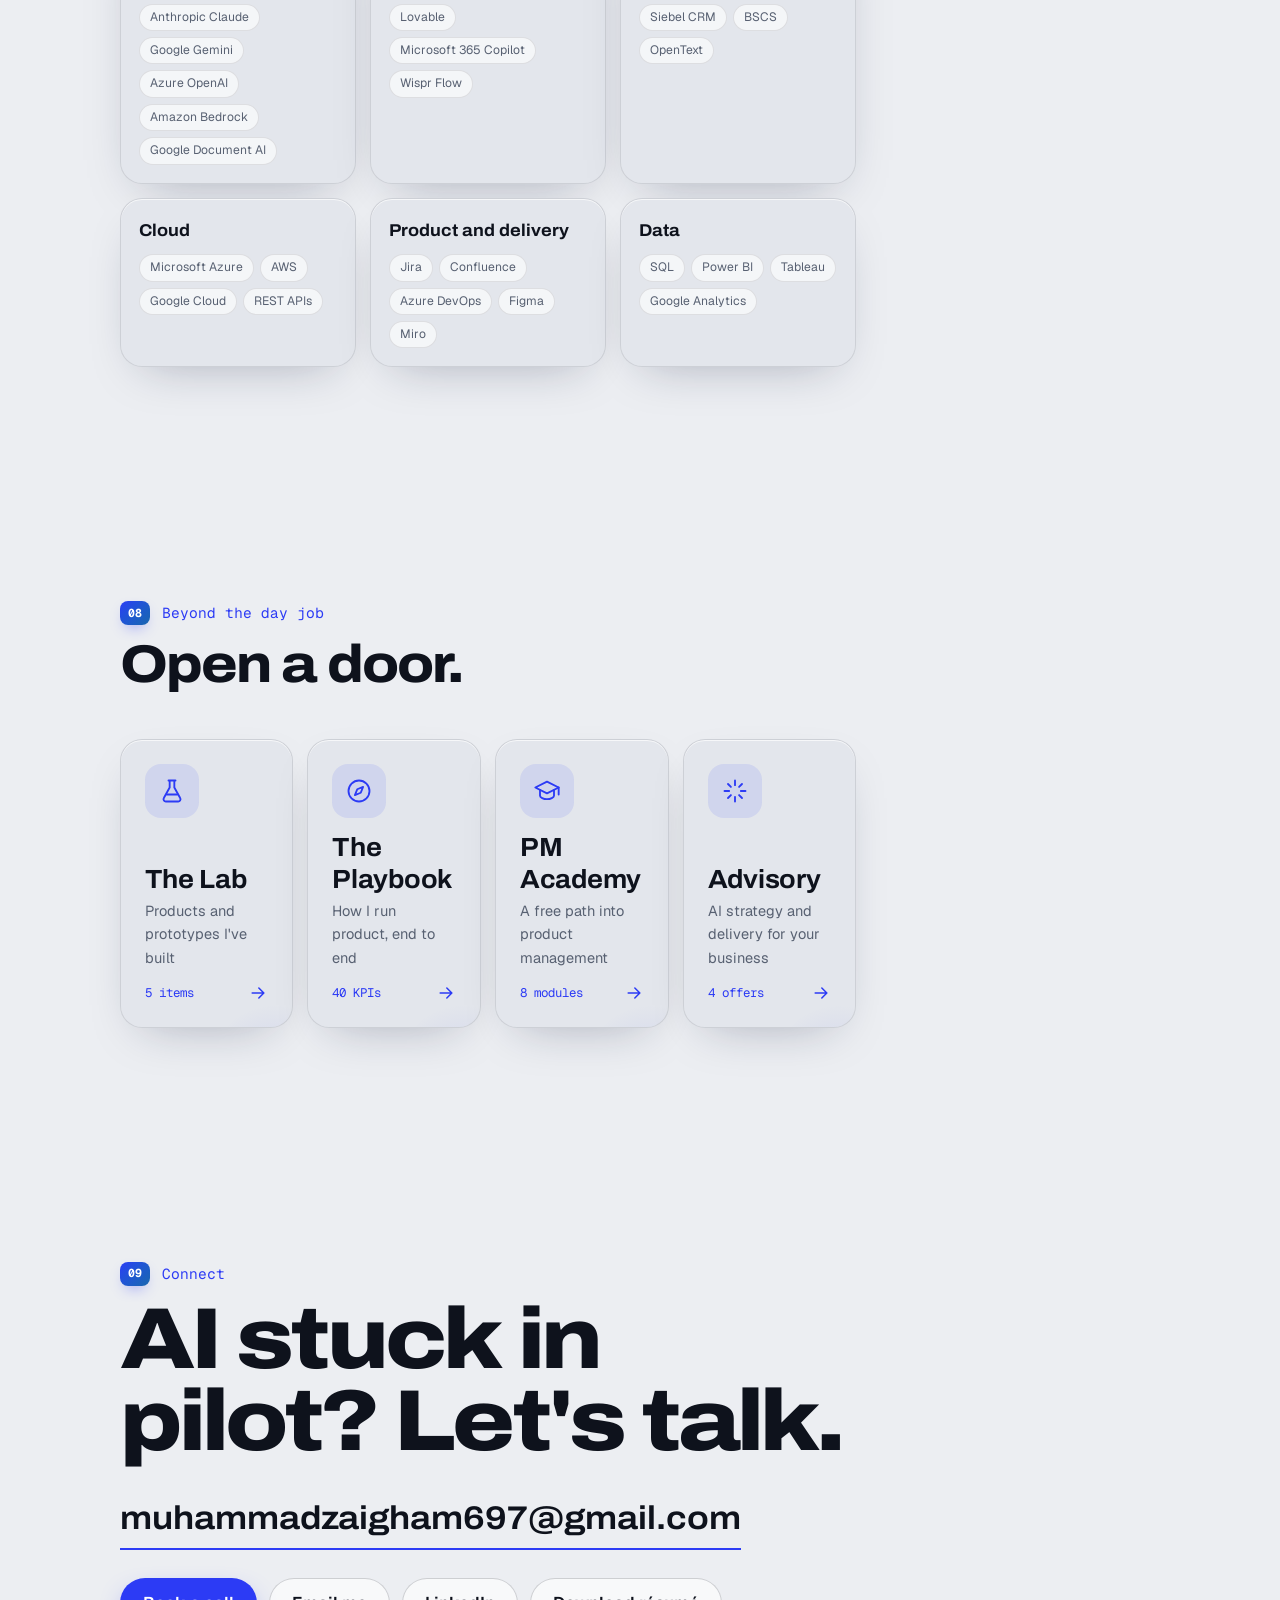
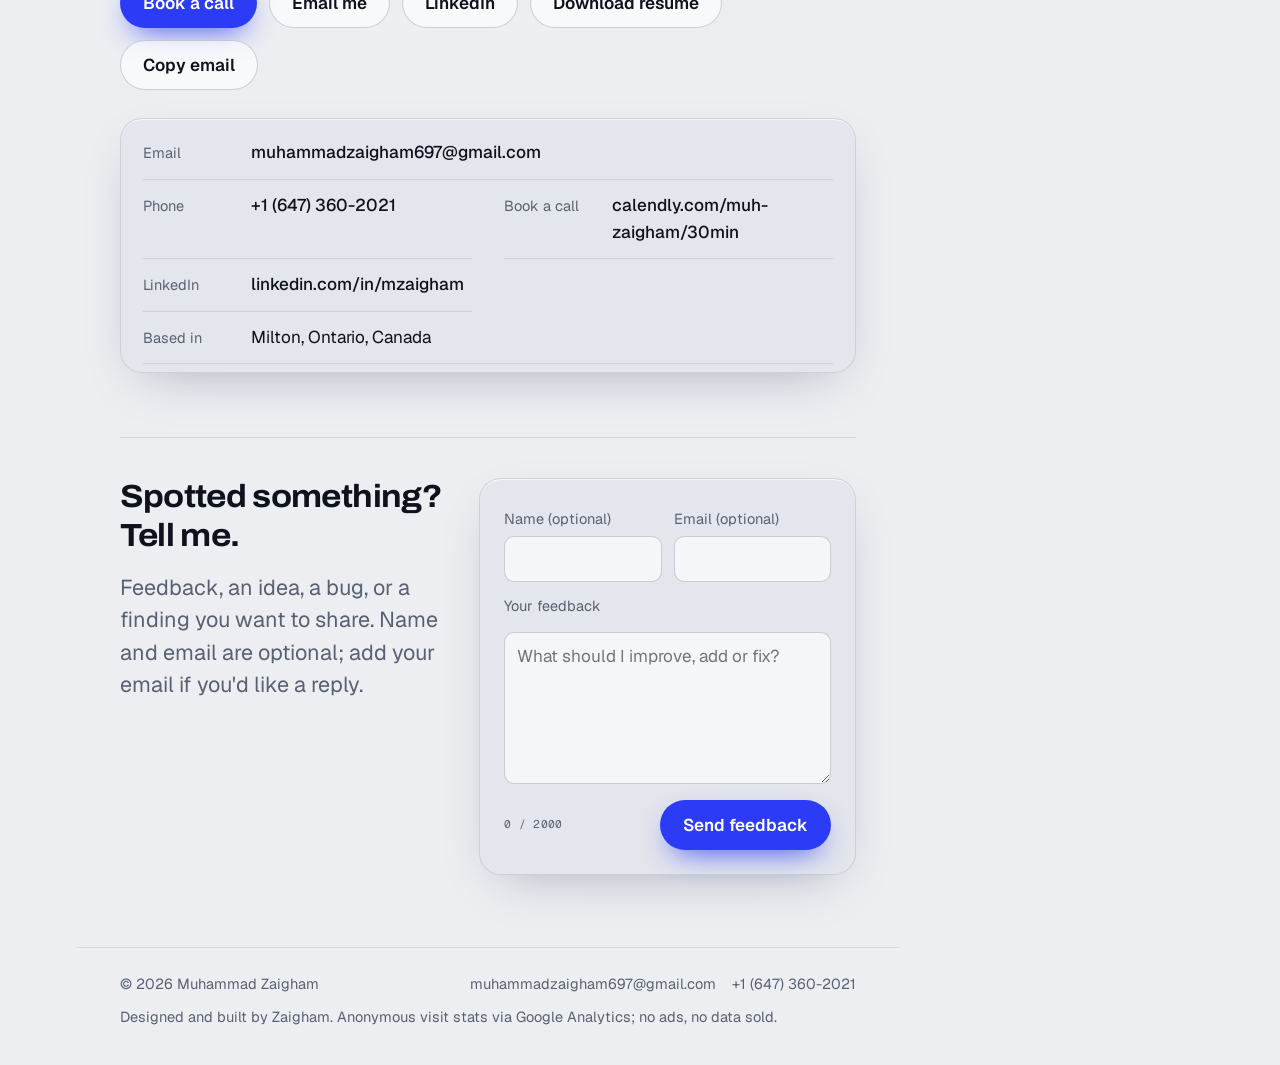
==== commit 3654a2ff: "Bump content version" ====
--- a/index.html
+++ b/index.html
@@ -380,7 +380,7 @@
 <div class="toast" id="toast" role="status" hidden></div>
 
 <script src="assets/js/vendor/three.min.js"></script>
-<script src="assets/js/content.js?v=16"></script>
+<script src="assets/js/content.js?v=17"></script>
 <script src="assets/js/scene.js?v=12"></script>
 <script src="assets/js/assistant.js?v=16"></script>
 <script src="assets/js/app.js?v=15"></script>
